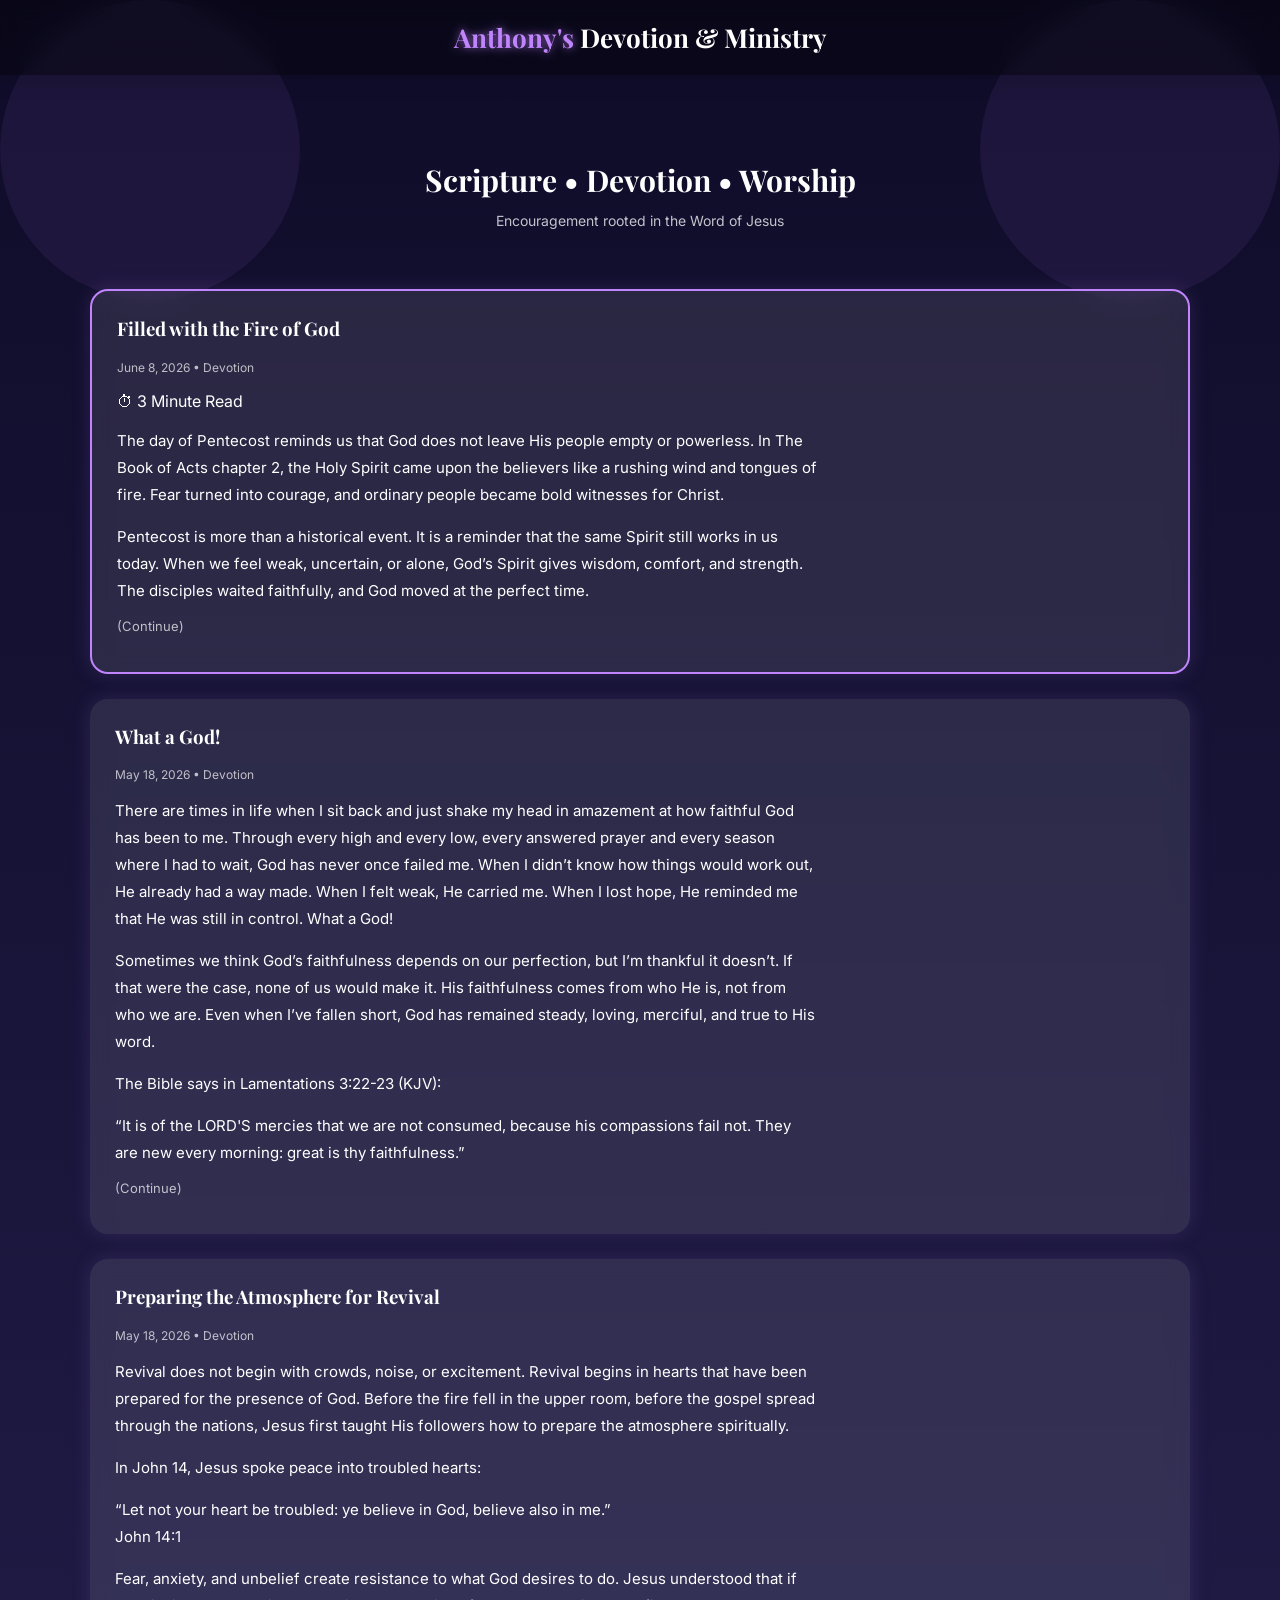
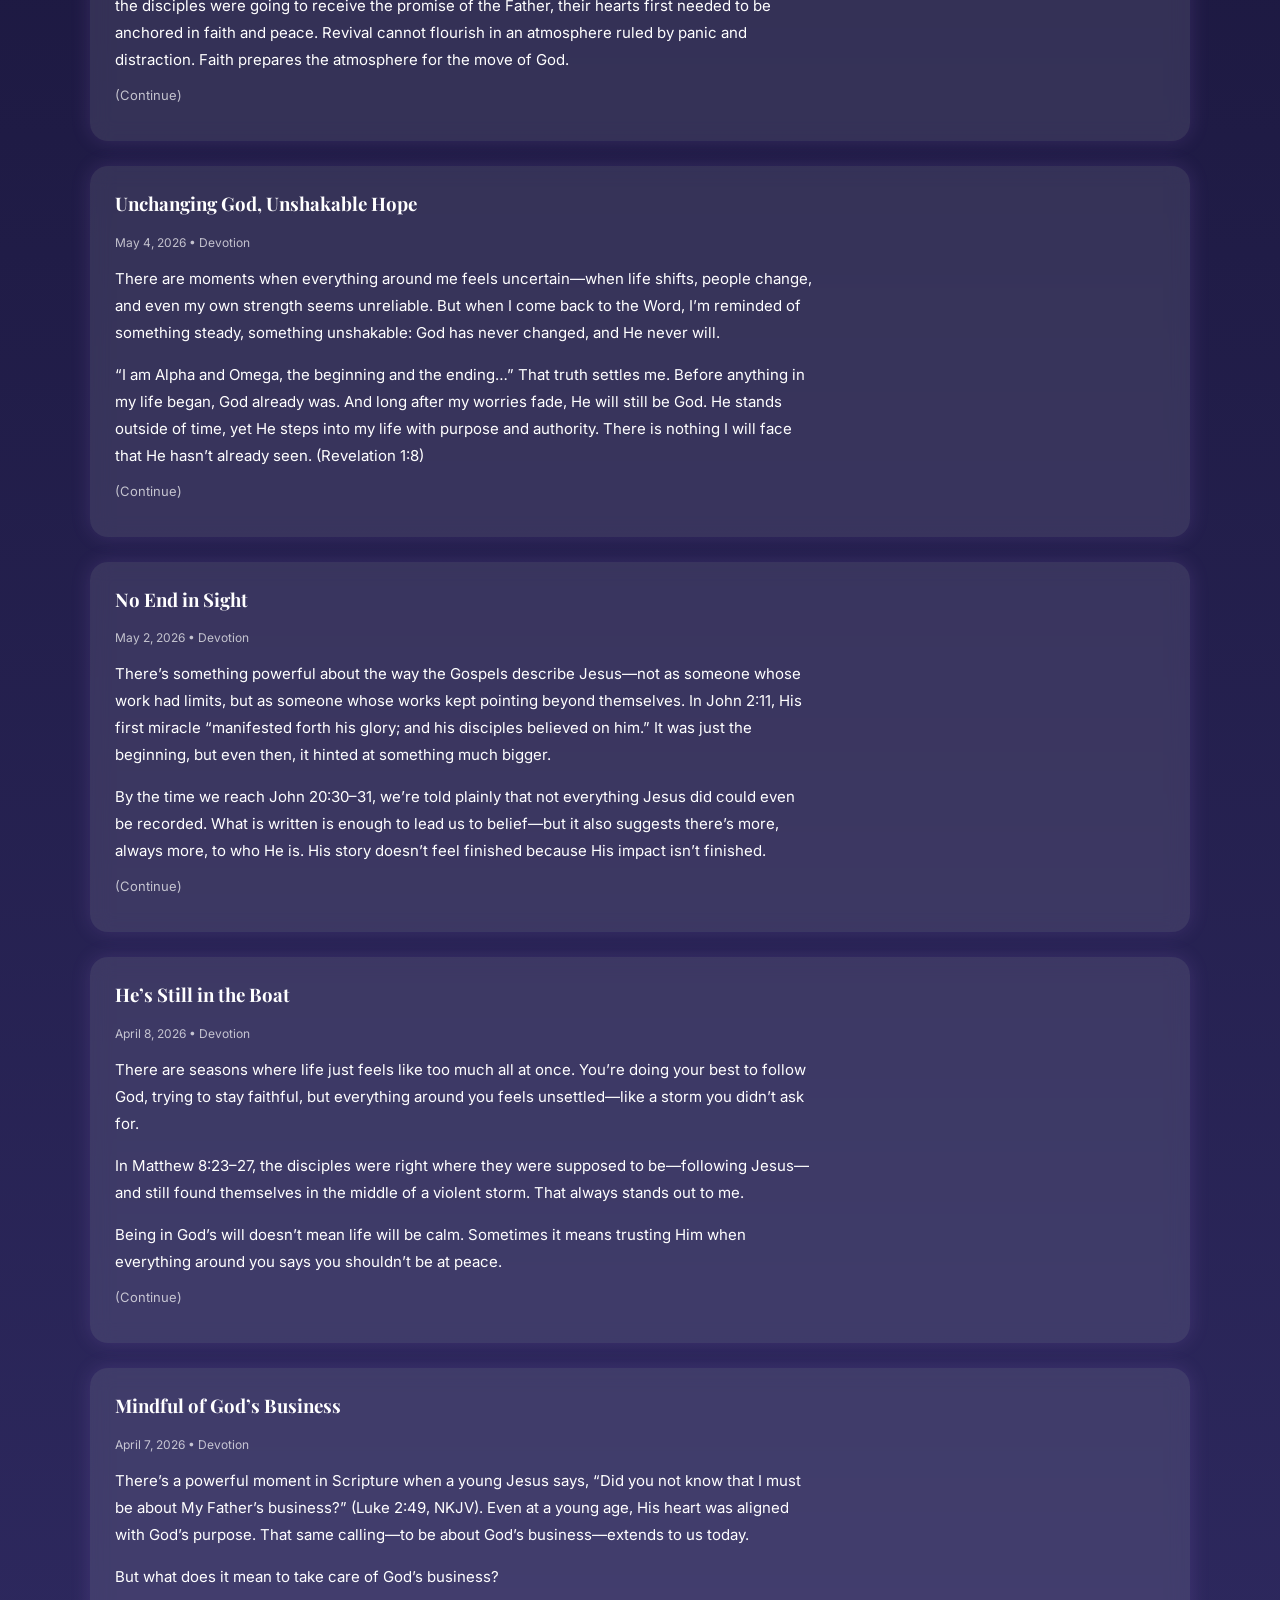
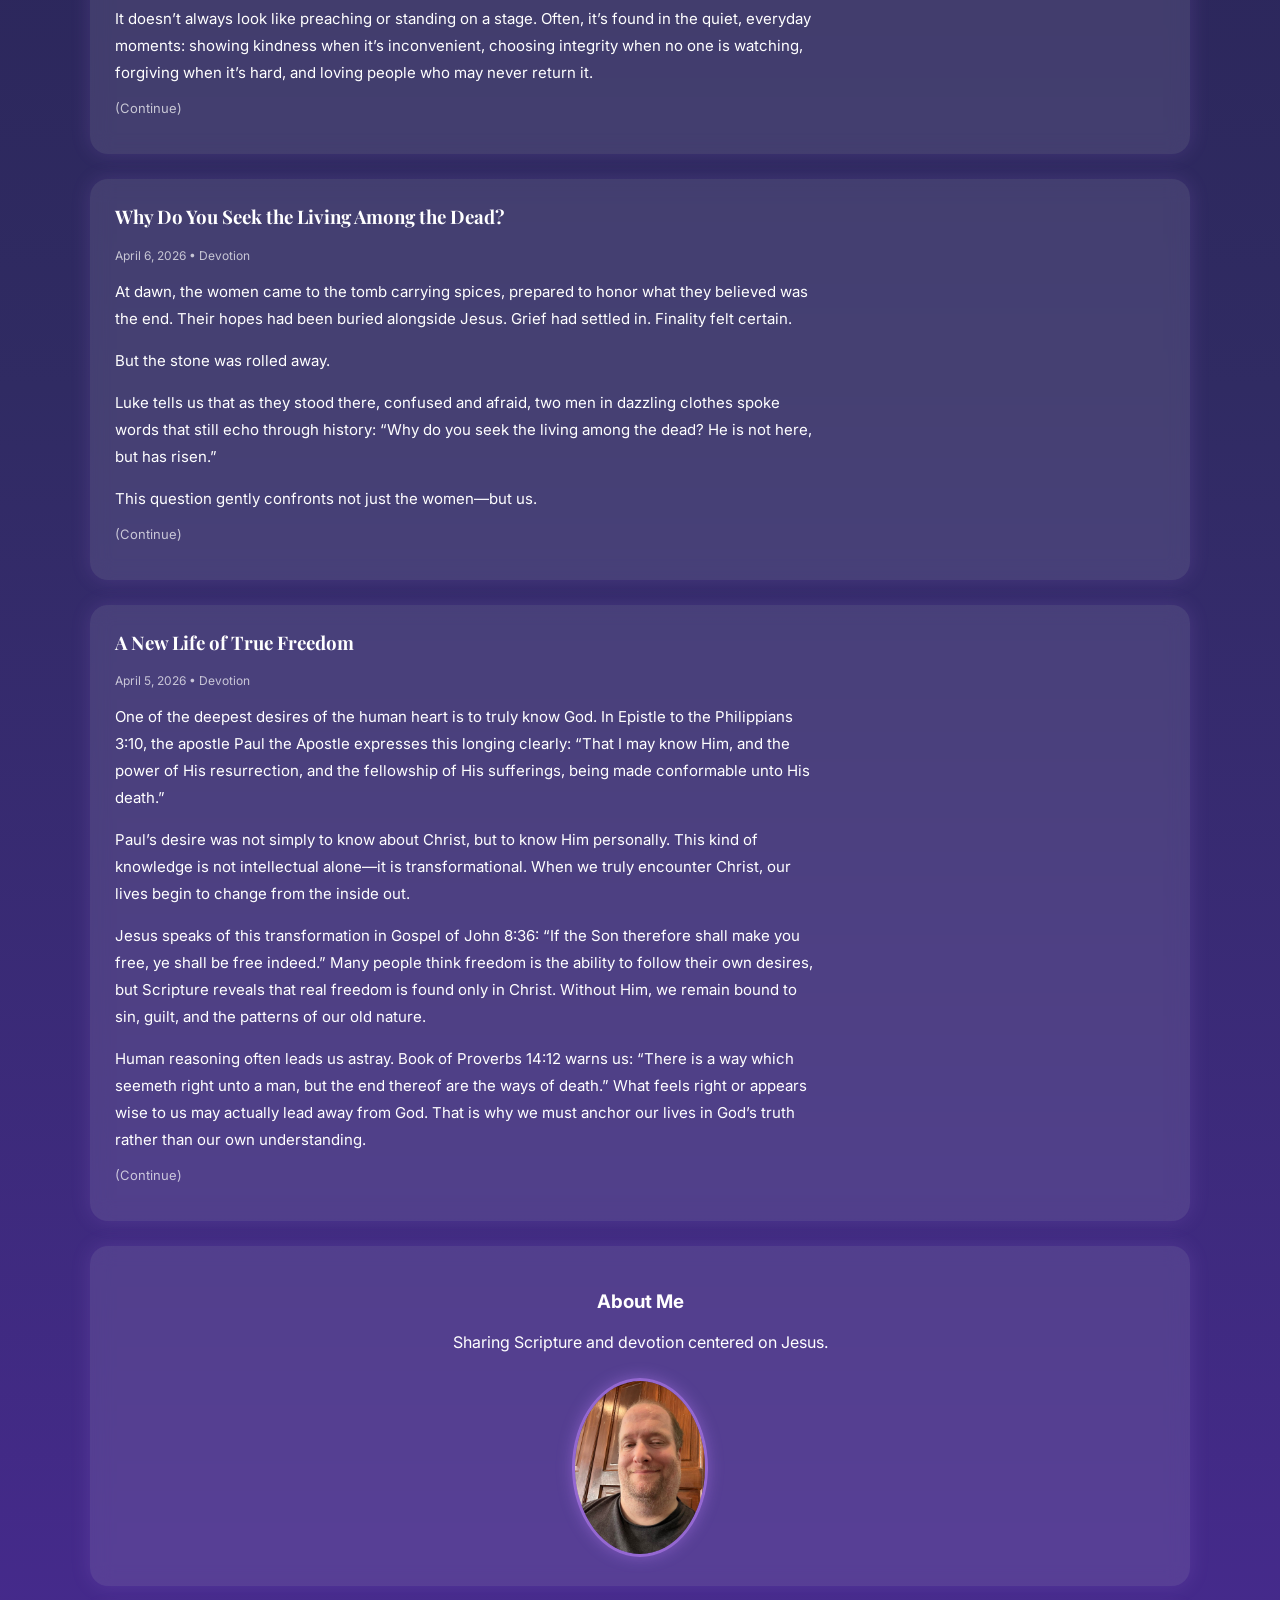
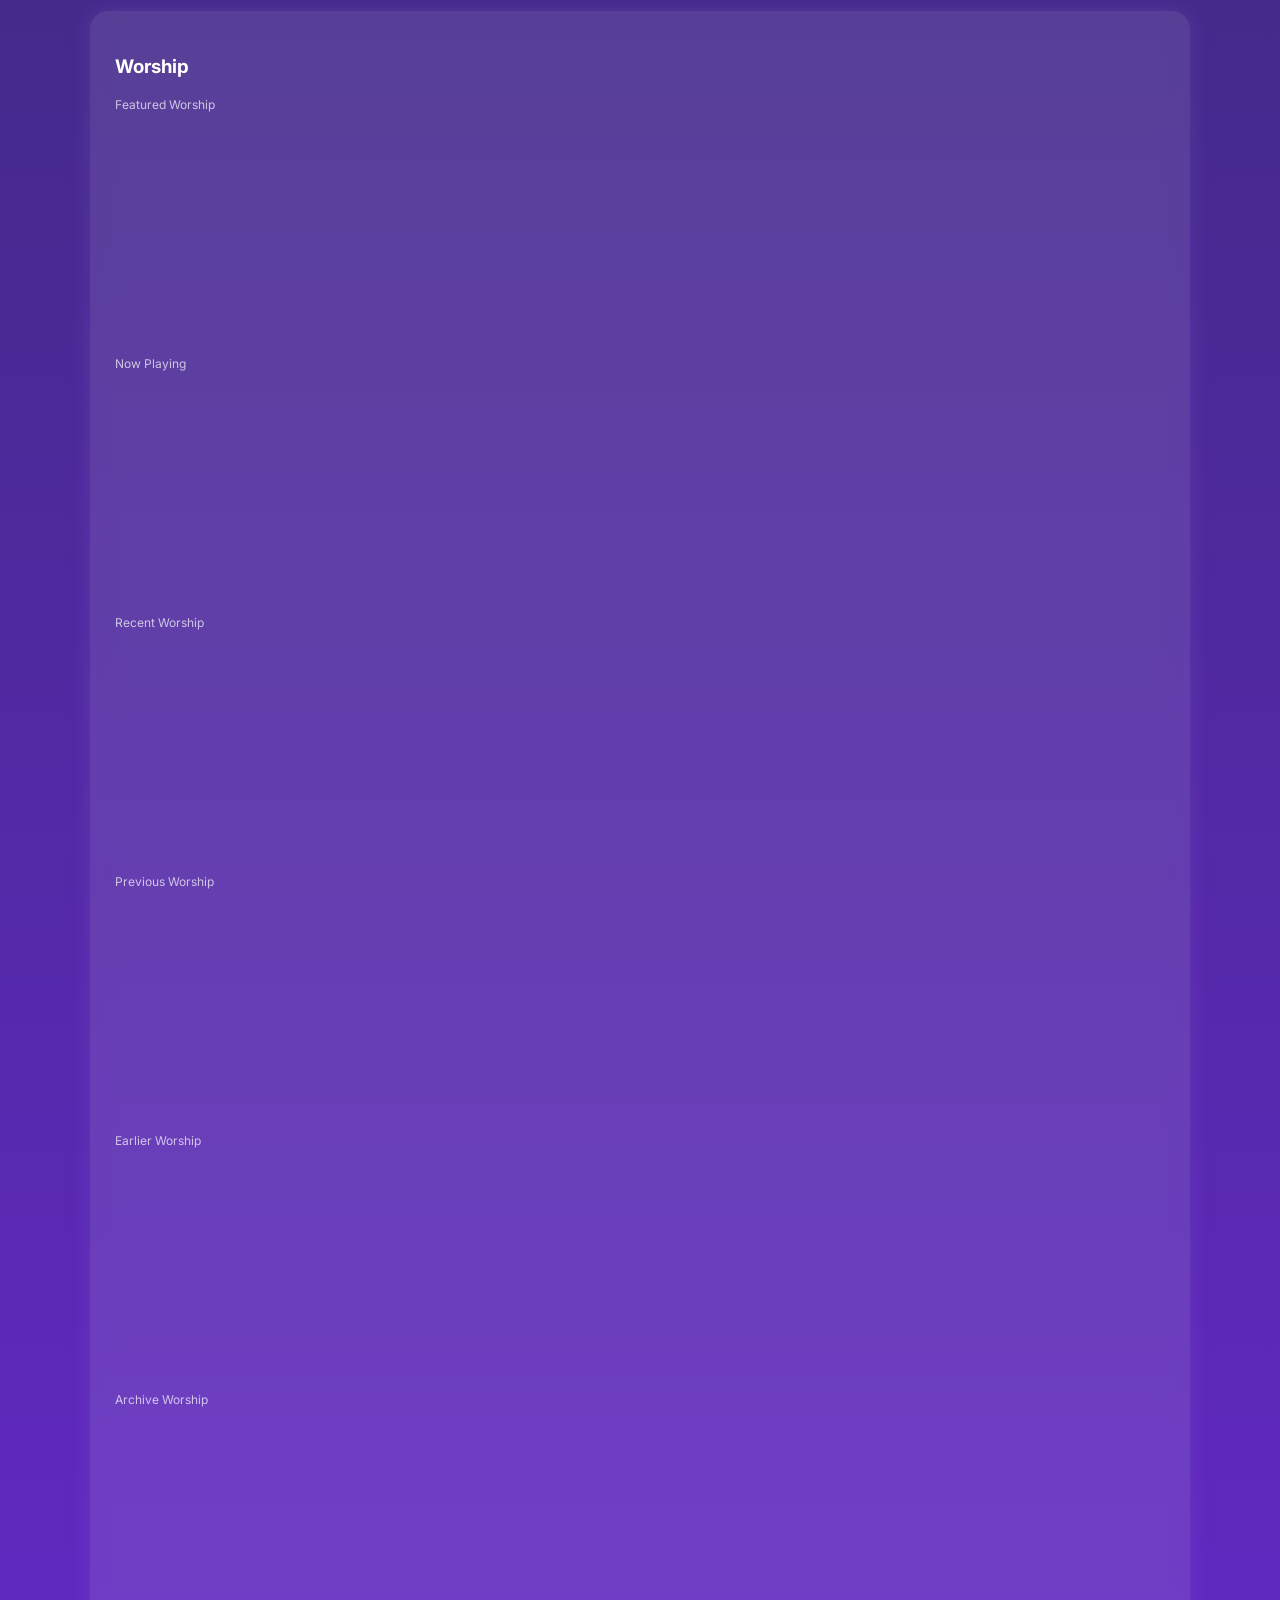
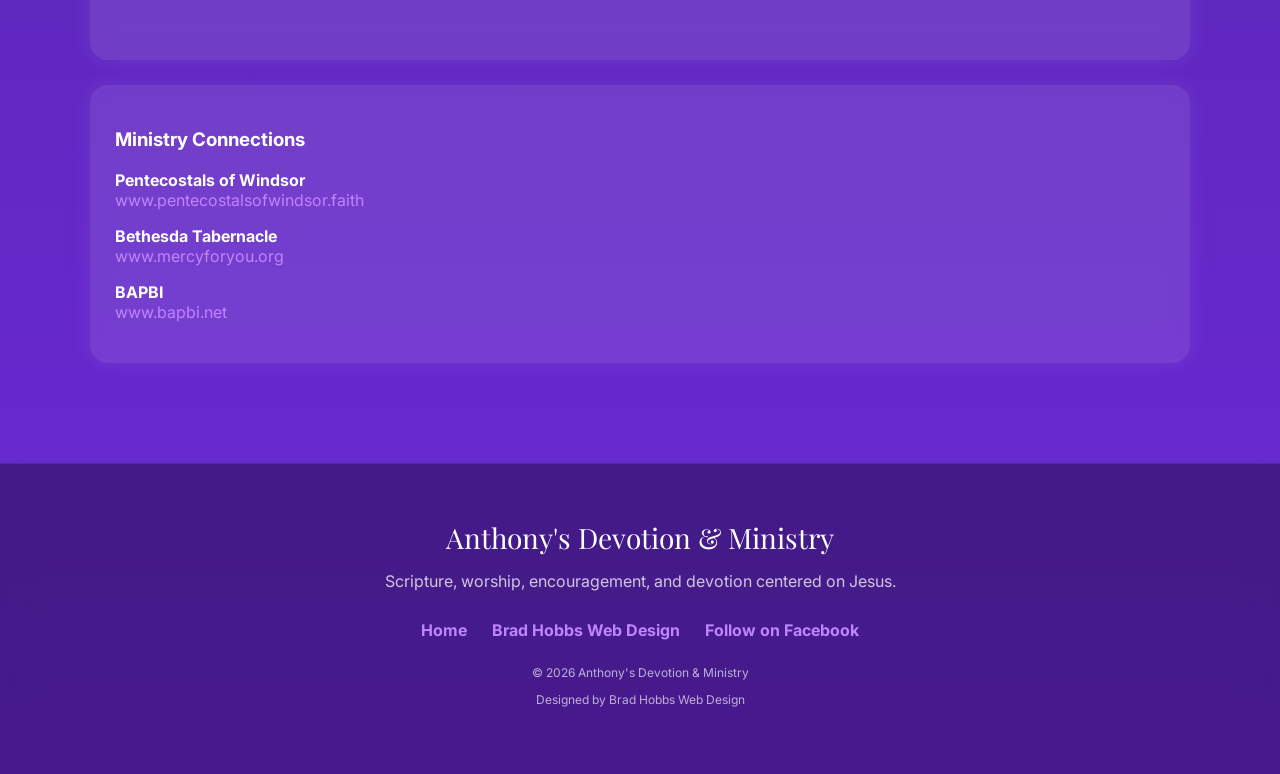
==== index.html @ 65f2f6f7 "Update index.html" ====
<!DOCTYPE html>
<html lang="en">
<head>
<meta charset="UTF-8">
<meta name="viewport" content="width=device-width, initial-scale=1.0">

<title>Anthony's Devotion & Ministry</title>

<link href="https://fonts.googleapis.com/css2?family=Playfair+Display:wght@600&family=Inter&display=swap" rel="stylesheet">

<style>

body{
margin:0;
font-family:Inter,sans-serif;
background:
linear-gradient(
to bottom,
#0f0c29,
#302b63,
#6d28d9
);
color:white;
}


/* NAV */

nav{
text-align:center;
padding:20px;
background:rgba(0,0,0,.4);
position:sticky;
top:0;
z-index:1000;
backdrop-filter:blur(12px);
box-shadow:
0 5px 20px rgba(
0,
0,
0,
.15
);
}

nav h1{
font-family:
"Playfair Display",
serif;

font-size:26px;

margin:0;
}

nav span{

color:#c084fc;

text-shadow:
0 0 10px rgba(
192,
132,
252,
.8
);

}


/* HERO */

.hero{

text-align:center;

padding:
60px
20px
40px;
}

.hero h2{

font-family:
"Playfair Display",
serif;

font-size:30px;

margin-bottom:12px;
}

.hero p{

font-size:14px;

opacity:.75;

max-width:650px;

margin:auto;
}


/* LAYOUT */

.container{
display:block;
max-width:1100px;
margin:auto;
padding:20px;
}

.posts,
.sidebar{
width:100%;
}


/* CARDS */

.post,
.card{

background:
rgba(
255,
255,
255,
.10
);

padding:25px;

border-radius:18px;

margin-bottom:25px;

backdrop-filter:
blur(10px);

box-shadow:
0 0 20px rgba(
192,
132,
252,
.15
);

transition:
all .3s ease;
}

.post:hover,
.card:hover{

transform:
translateY(-4px);

box-shadow:
0 15px 35px rgba(
0,
0,
0,
.25
);
}

.post:first-child{

border:
2px solid #c084fc;
}


/* POSTS */

.date{

font-size:12px;

opacity:.7;

margin-bottom:12px;
}

.post h3{

font-family:
"Playfair Display",
serif;

margin-top:0;
}

.post-content{

max-width:700px;
}

.post-content p{

line-height:1.8;

margin-bottom:14px;

font-size:15px;
}

.post-content h4{

font-family:
"Playfair Display",
serif;

margin-top:25px;

margin-bottom:15px;

color:#c084fc;

text-align:center;
}

.toggle{

margin-top:12px;

font-size:13px;

opacity:.7;

cursor:pointer;

transition:.3s;
}

.toggle:hover{

opacity:1;

color:#c084fc;
}


/* PROFILE */

.profile{

text-align:center;
}

.profile img{

width:130px;

border-radius:100%;

margin-top:10px;

border:
3px solid rgba(
192,
132,
252,
.6
);

box-shadow:
0 0 15px rgba(
192,
132,
252,
.4
);
}


/* WORSHIP */

iframe{

width:100%;

height:200px;

border:none;

border-radius:10px;

margin-bottom:12px;
}

.card p[style]{

margin-top:16px;

margin-bottom:12px;
}


/* LINKS */

a{

color:#c084fc;

text-decoration:none;

transition:.3s;
}

a:hover{

color:white;
}


/* FOOTER */

.siteFooter{

margin-top:55px;

padding:55px 20px;

text-align:center;

background:
rgba(
0,
0,
0,
.35
);

backdrop-filter:
blur(14px);

border-top:
1px solid rgba(
255,
255,
255,
.08
);
}

.footerInner{

max-width:900px;

margin:auto;
}

.footerBrand{

font-family:
"Playfair Display",
serif;

font-size:28px;

margin-bottom:12px;

color:white;
}

.footerText{

opacity:.75;

line-height:1.7;

max-width:650px;

margin:
auto auto 25px;
}

.footerLinks{

display:flex;

justify-content:center;

gap:25px;

flex-wrap:wrap;

margin-bottom:25px;
}

.footerLinks a{

color:#c084fc;

text-decoration:none;

font-weight:700;

transition:.3s;
}

.footerLinks a:hover{

color:white;

text-shadow:
0 0 10px rgba(
192,
132,
252,
.8
);

}

.copyright,
.credit{

opacity:.65;

font-size:12px;

margin-top:10px;
}

#progressBar{
position:fixed;
top:0;
left:0;
width:0%;
height:4px;
background:linear-gradient(
90deg,
#c084fc,
#ffffff
);
z-index:9999;
box-shadow:0 0 15px rgba(192,132,252,.8);
}

.scriptureCard{

max-width:900px;

margin:0 auto 30px;

padding:25px;

background:
rgba(255,255,255,.12);

backdrop-filter:blur(15px);

border-radius:20px;

text-align:center;

box-shadow:
0 0 25px rgba(
192,
132,
252,
.25
);

}

.particles{
position:fixed;
inset:0;
pointer-events:none;
overflow:hidden;
z-index:-1;
}

.particles::before,
.particles::after{

content:"";

position:absolute;

width:300px;

height:300px;

border-radius:50%;

background:
rgba(
192,
132,
252,
.08
);

animation:
floatGlow 20s infinite linear;

}

.particles::after{

right:0;

animation-delay:-10s;

}

@keyframes floatGlow{

0%{
transform:
translateY(100vh)
translateX(0);
}

100%{
transform:
translateY(-100vh)
translateX(150px);
}

}

.worshipGrid{
display:grid;
grid-template-columns:
repeat(
auto-fit,
minmax(300px,1fr)
);
gap:20px;
}

/* MOBILE */

@media (max-width:768px){

.container{

flex-direction:column;
}

.posts,
.sidebar{

flex:100%;
}

.hero{

padding:
30px
15px;
}

.hero h2{

font-size:24px;
}

nav h1{

font-size:20px;
}

.footerLinks{

flex-direction:column;

gap:10px;
}

}

</style>

</head>

<body>
  <div id="progressBar"></div>
  <div class="particles"></div>
  

<nav>
  <h1><span>Anthony's</span> Devotion & Ministry</h1>
</nav>

<div class="hero">
  <h2>Scripture • Devotion • Worship</h2>
  <p>Encouragement rooted in the Word of Jesus</p>
</div>


<div class="container">

<div id="devotions-container"></div>

<div class="sidebar">

<div class="card profile">
<h3>About Me</h3>
<p>Sharing Scripture and devotion centered on Jesus.</p>
<img src="8dc92527b2f627f116f39daf0d504d84.jpeg">
</div>

<div class="card">

<h3>

Worship

</h3>


<p style="font-size:12px; opacity:0.7;">

Featured Worship

</p>

<iframe
src="https://www.youtube.com/embed/IjETAcm4cpM"
allowfullscreen>
</iframe>


<p style="font-size:12px; opacity:0.7;">

Now Playing

</p>

<iframe
src="https://www.youtube.com/embed/NQCMnGEGlx4"
  allowfullscreen>
</iframe>


<p style="font-size:12px; opacity:0.7;">

Recent Worship

</p>

<iframe
src="https://www.youtube.com/embed/TPoQw8xx3EU" allowfullscreen>
</iframe>


<p style="font-size:12px; opacity:0.7;">

Previous Worship

</p>

<iframe
src="https://www.youtube.com/embed/GtsZ1sEbgCs" allowfullscreen>
</iframe>


<p style="font-size:12px; opacity:0.7;">

Earlier Worship

</p>

<iframe
src="https://www.youtube.com/embed/OtJt57tBQoo" allowfullscreen>
</iframe>


<p style="font-size:12px; opacity:0.7;">

Archive Worship

</p>

<iframe
src="https://www.youtube.com/embed/REzub8autiY" allowfullscreen>
</iframe>

</div>
<div class="card">
<h3>Ministry Connections</h3>

<p><strong>Pentecostals of Windsor</strong><br>
<a href="https://www.pentecostalsofwindsor.faith/" target="_blank">www.pentecostalsofwindsor.faith</a></p>

<p><strong>Bethesda Tabernacle</strong><br>
<a href="https://www.mercyforyou.org" target="_blank">www.mercyforyou.org</a></p>

<p><strong>BAPBI</strong><br>
<a href="https://www.bapbi.net" target="_blank">www.bapbi.net</a></p>

</div>

</div>

</div>

<footer class="siteFooter">

<div class="footerInner">

<div class="footerBrand">

Anthony's Devotion & Ministry

</div>


<p class="footerText">

Scripture, worship, encouragement, and devotion centered on Jesus.

</p>


<div class="footerLinks">

<a
href="https://brad-hobbswd.github.io/anthony-blog-devotion/">

Home

</a>


<a
href="https://brad-hobbswd.github.io/brad-hobbswd/">

Brad Hobbs Web Design

</a>


<a
href="https://www.facebook.com/profile.php?id=61580865290507">

Follow on Facebook

</a>

</div>


<p class="copyright">

© <span id="year"></span>

Anthony's Devotion & Ministry

</p>


<p class="credit">

Designed by Brad Hobbs Web Design

</p>

</div>

</footer>

<script>

document
.getElementById(
"year"
)
.textContent=
new Date()
.getFullYear();

function toggle(id,el){

const full=
document.getElementById(id);

if(
full.style.display==="none"
||
full.style.display===""
){

full.style.display="block";

el.innerText="(Hide)";
}
else{

full.style.display="none";

el.innerText="(Continue)";
}

}

</script>

<script>

window.addEventListener("scroll",()=>{

const winScroll=
document.body.scrollTop ||
document.documentElement.scrollTop;

const height=
document.documentElement.scrollHeight -
document.documentElement.clientHeight;

const scrolled=
(winScroll / height) * 100;

document.getElementById(
"progressBar"
).style.width=
scrolled + "%";

});

</script>

<script>
fetch('devotions.html')
  .then(response => response.text())
  .then(html => {
    document.getElementById('devotions-container').innerHTML = html;
  })
  .catch(error => {
    console.error('Error loading devotions:', error);
  });
</script>


</body>
</html>
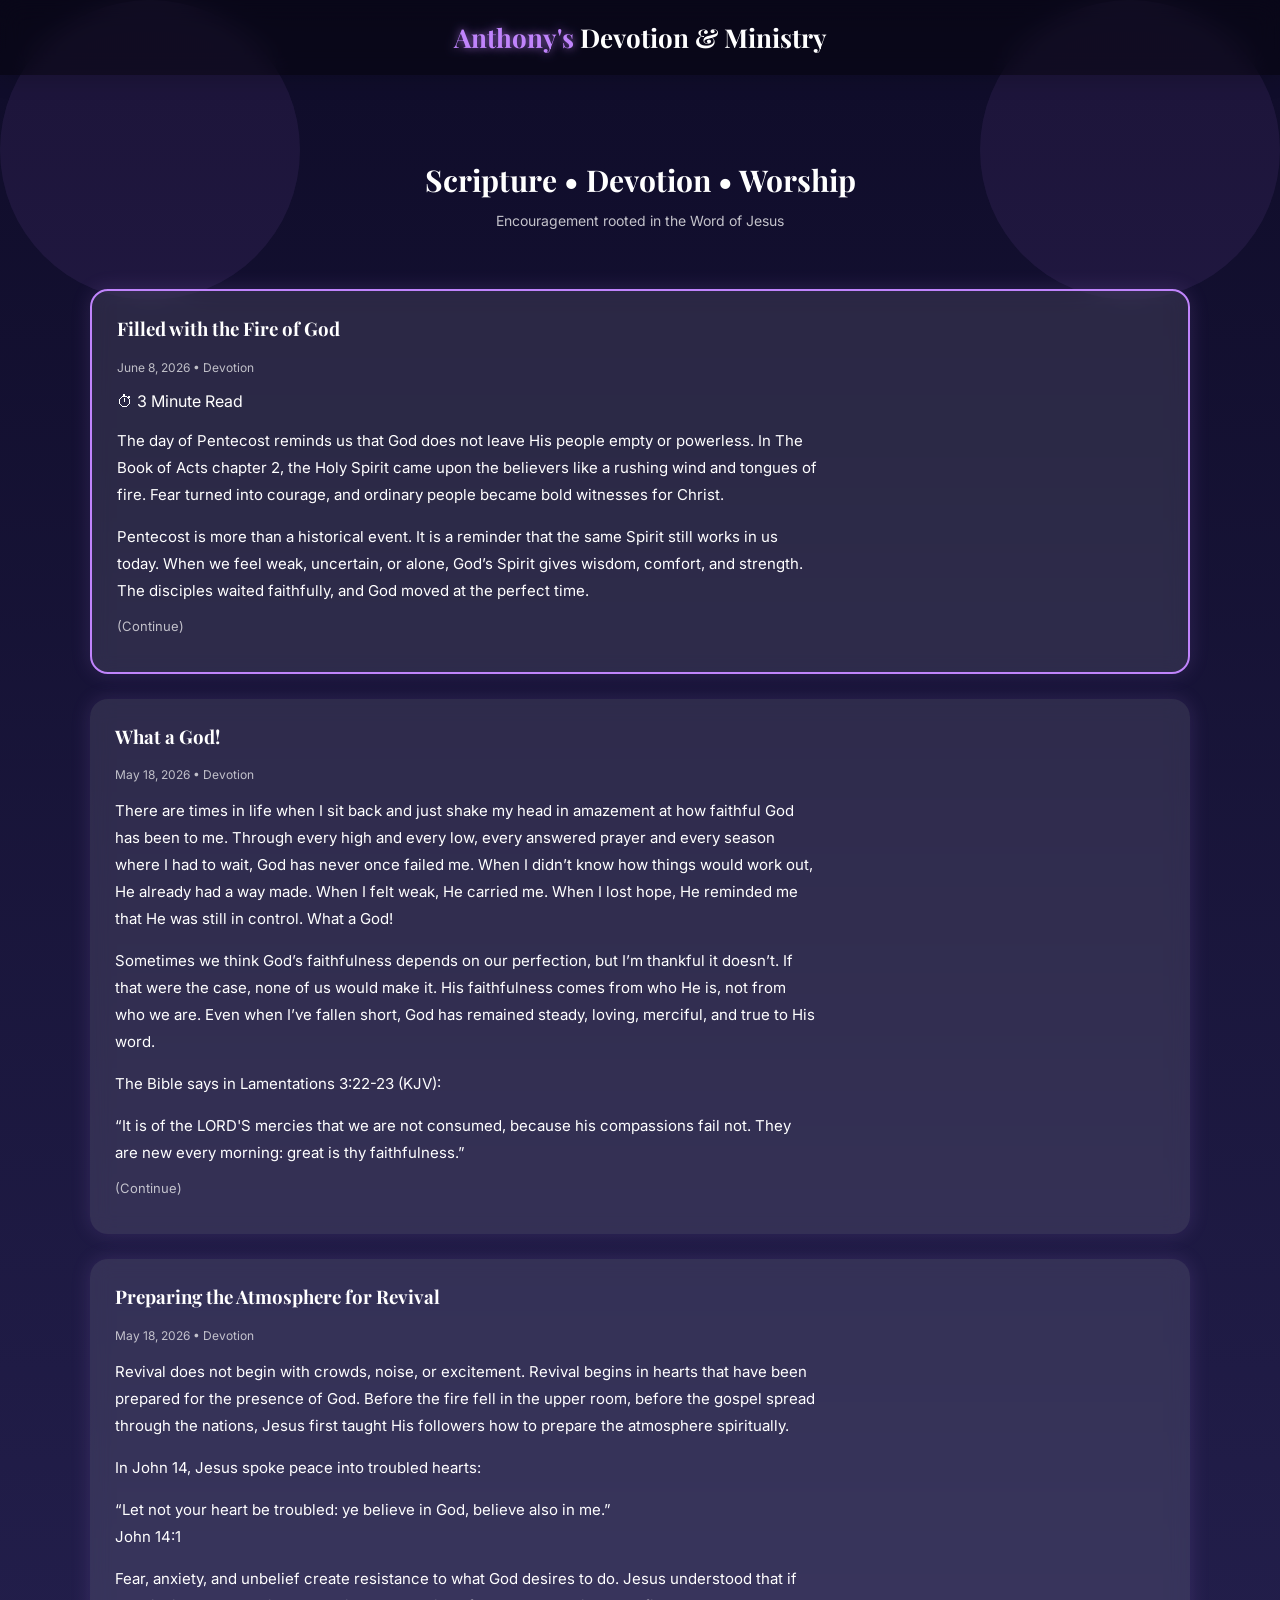
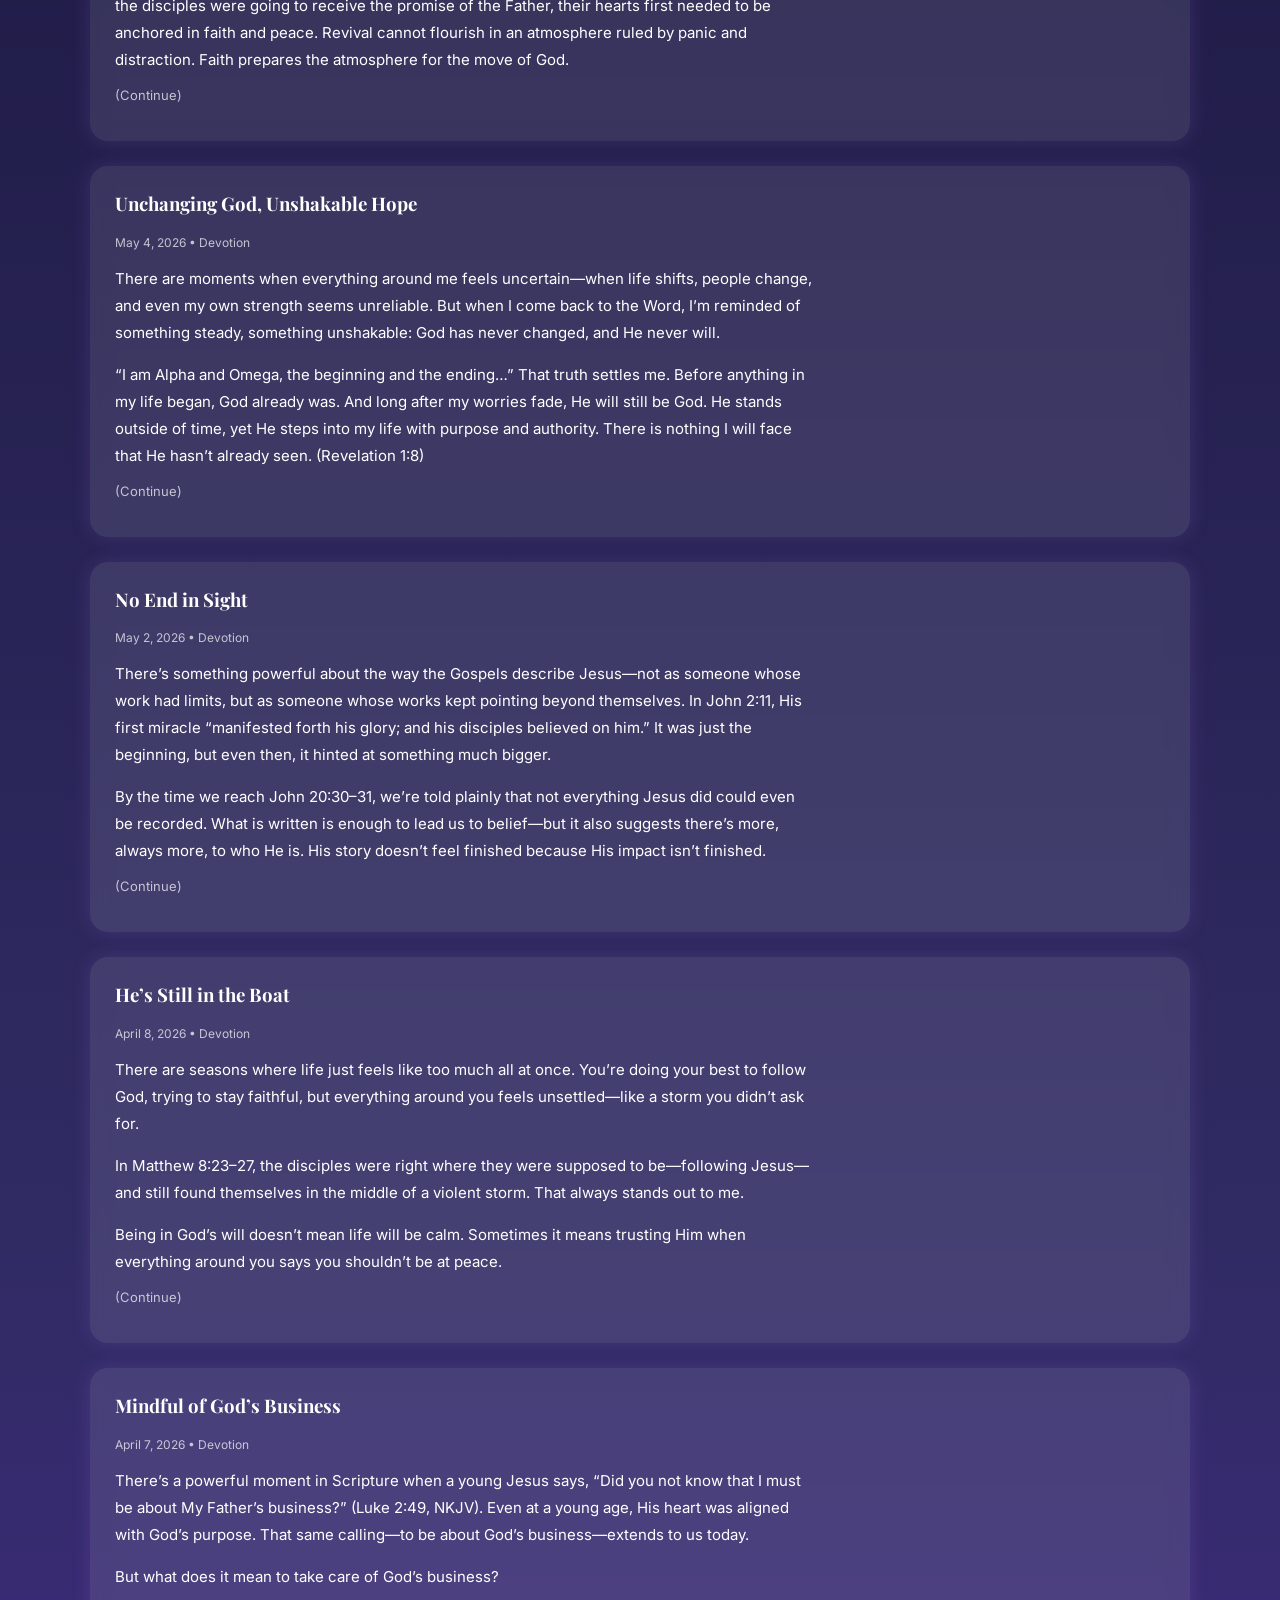
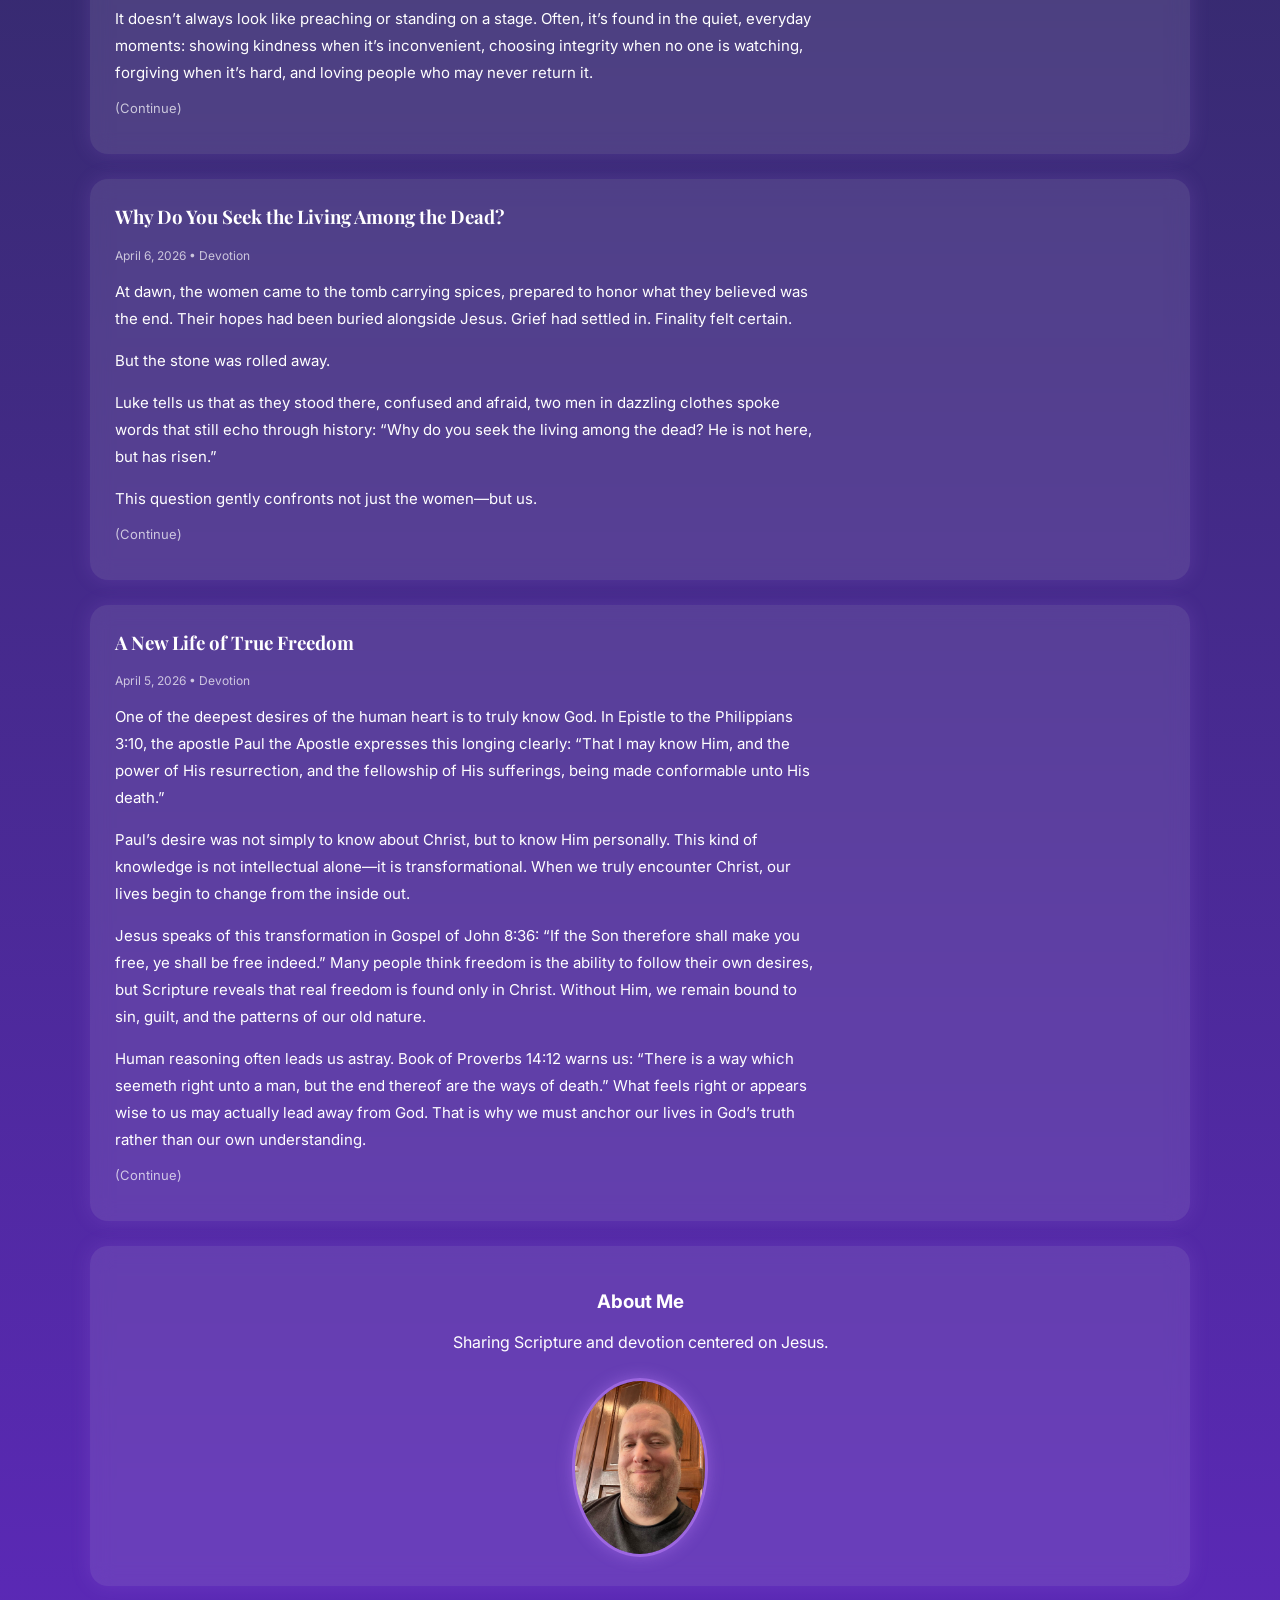
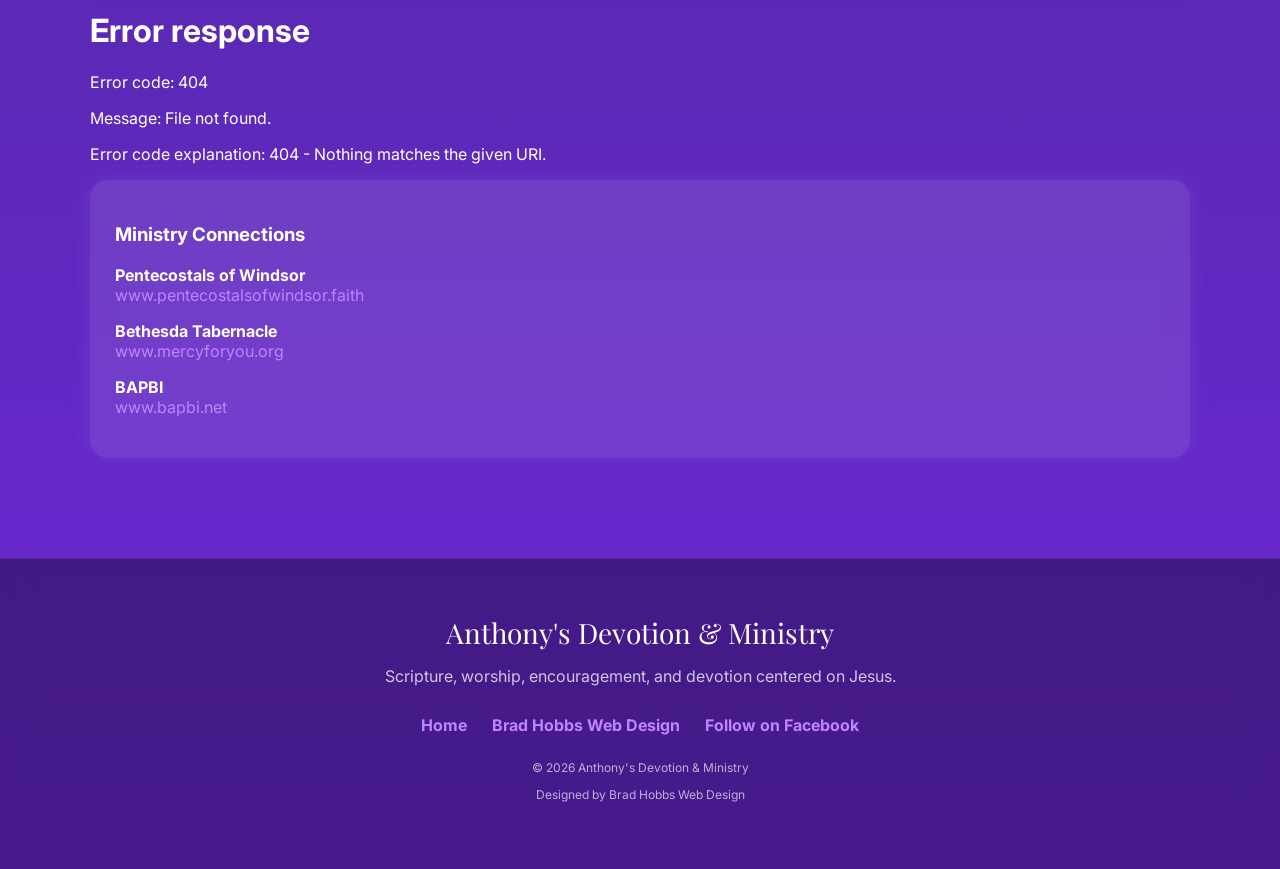
==== commit 1df5b85f: "Update index.html" ====
--- a/index.html
+++ b/index.html
@@ -609,83 +609,9 @@
 <img src="8dc92527b2f627f116f39daf0d504d84.jpeg">
 </div>
 
-<div class="card">
-
-<h3>
-
-Worship
-
-</h3>
-
-
-<p style="font-size:12px; opacity:0.7;">
-
-Featured Worship
-
-</p>
-
-<iframe
-src="https://www.youtube.com/embed/IjETAcm4cpM"
-allowfullscreen>
-</iframe>
-
-
-<p style="font-size:12px; opacity:0.7;">
-
-Now Playing
-
-</p>
-
-<iframe
-src="https://www.youtube.com/embed/NQCMnGEGlx4"
-  allowfullscreen>
-</iframe>
-
-
-<p style="font-size:12px; opacity:0.7;">
-
-Recent Worship
-
-</p>
-
-<iframe
-src="https://www.youtube.com/embed/TPoQw8xx3EU" allowfullscreen>
-</iframe>
-
-
-<p style="font-size:12px; opacity:0.7;">
-
-Previous Worship
-
-</p>
-
-<iframe
-src="https://www.youtube.com/embed/GtsZ1sEbgCs" allowfullscreen>
-</iframe>
-
-
-<p style="font-size:12px; opacity:0.7;">
-
-Earlier Worship
-
-</p>
-
-<iframe
-src="https://www.youtube.com/embed/OtJt57tBQoo" allowfullscreen>
-</iframe>
-
-
-<p style="font-size:12px; opacity:0.7;">
-
-Archive Worship
-
-</p>
-
-<iframe
-src="https://www.youtube.com/embed/REzub8autiY" allowfullscreen>
-</iframe>
-
-</div>
+<div id="worship-container"></div>
+
+
 <div class="card">
 <h3>Ministry Connections</h3>
 
@@ -840,6 +766,17 @@
   });
 </script>
 
+<script>
+fetch('worship.html')
+  .then(response => response.text())
+  .then(html => {
+    document.getElementById('worship-container').innerHTML = html;
+  })
+  .catch(error => {
+    console.error('Error loading worship:', error);
+  });
+</script>
+
 
 </body>
 </html>
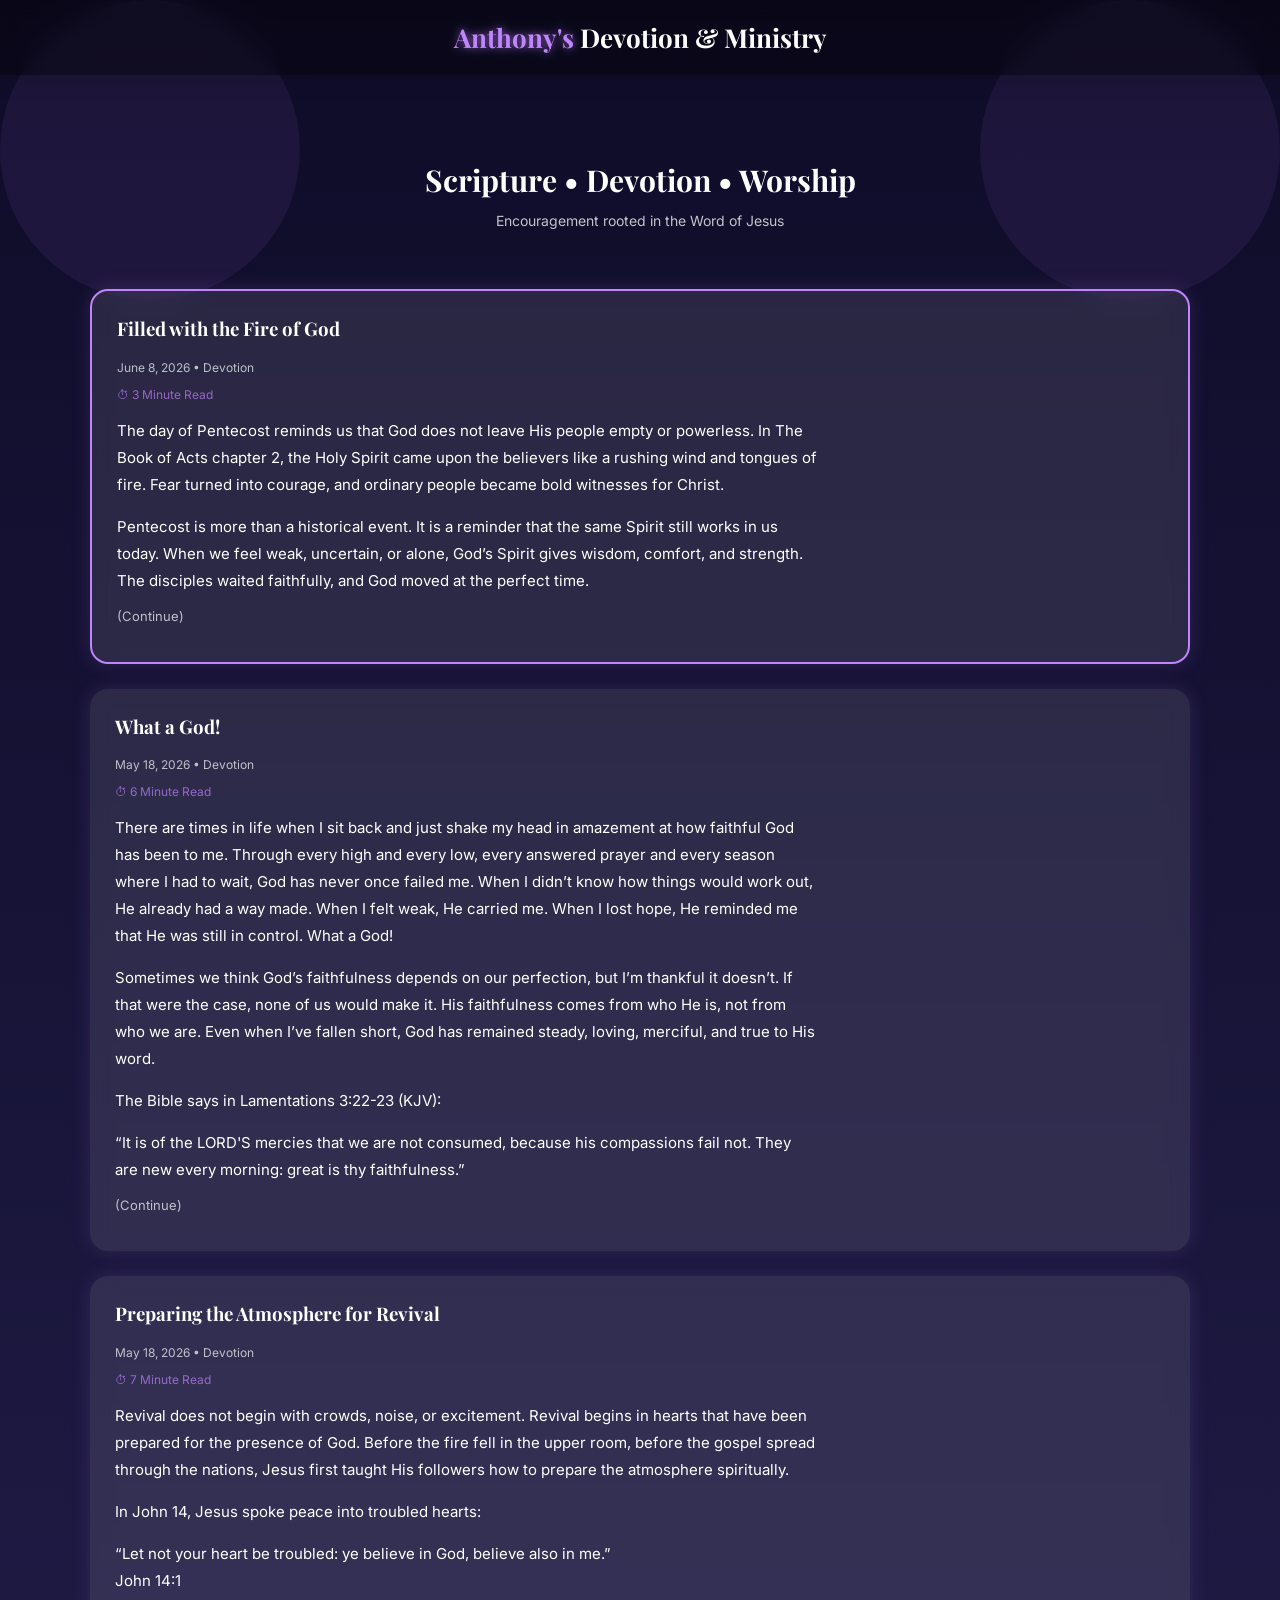
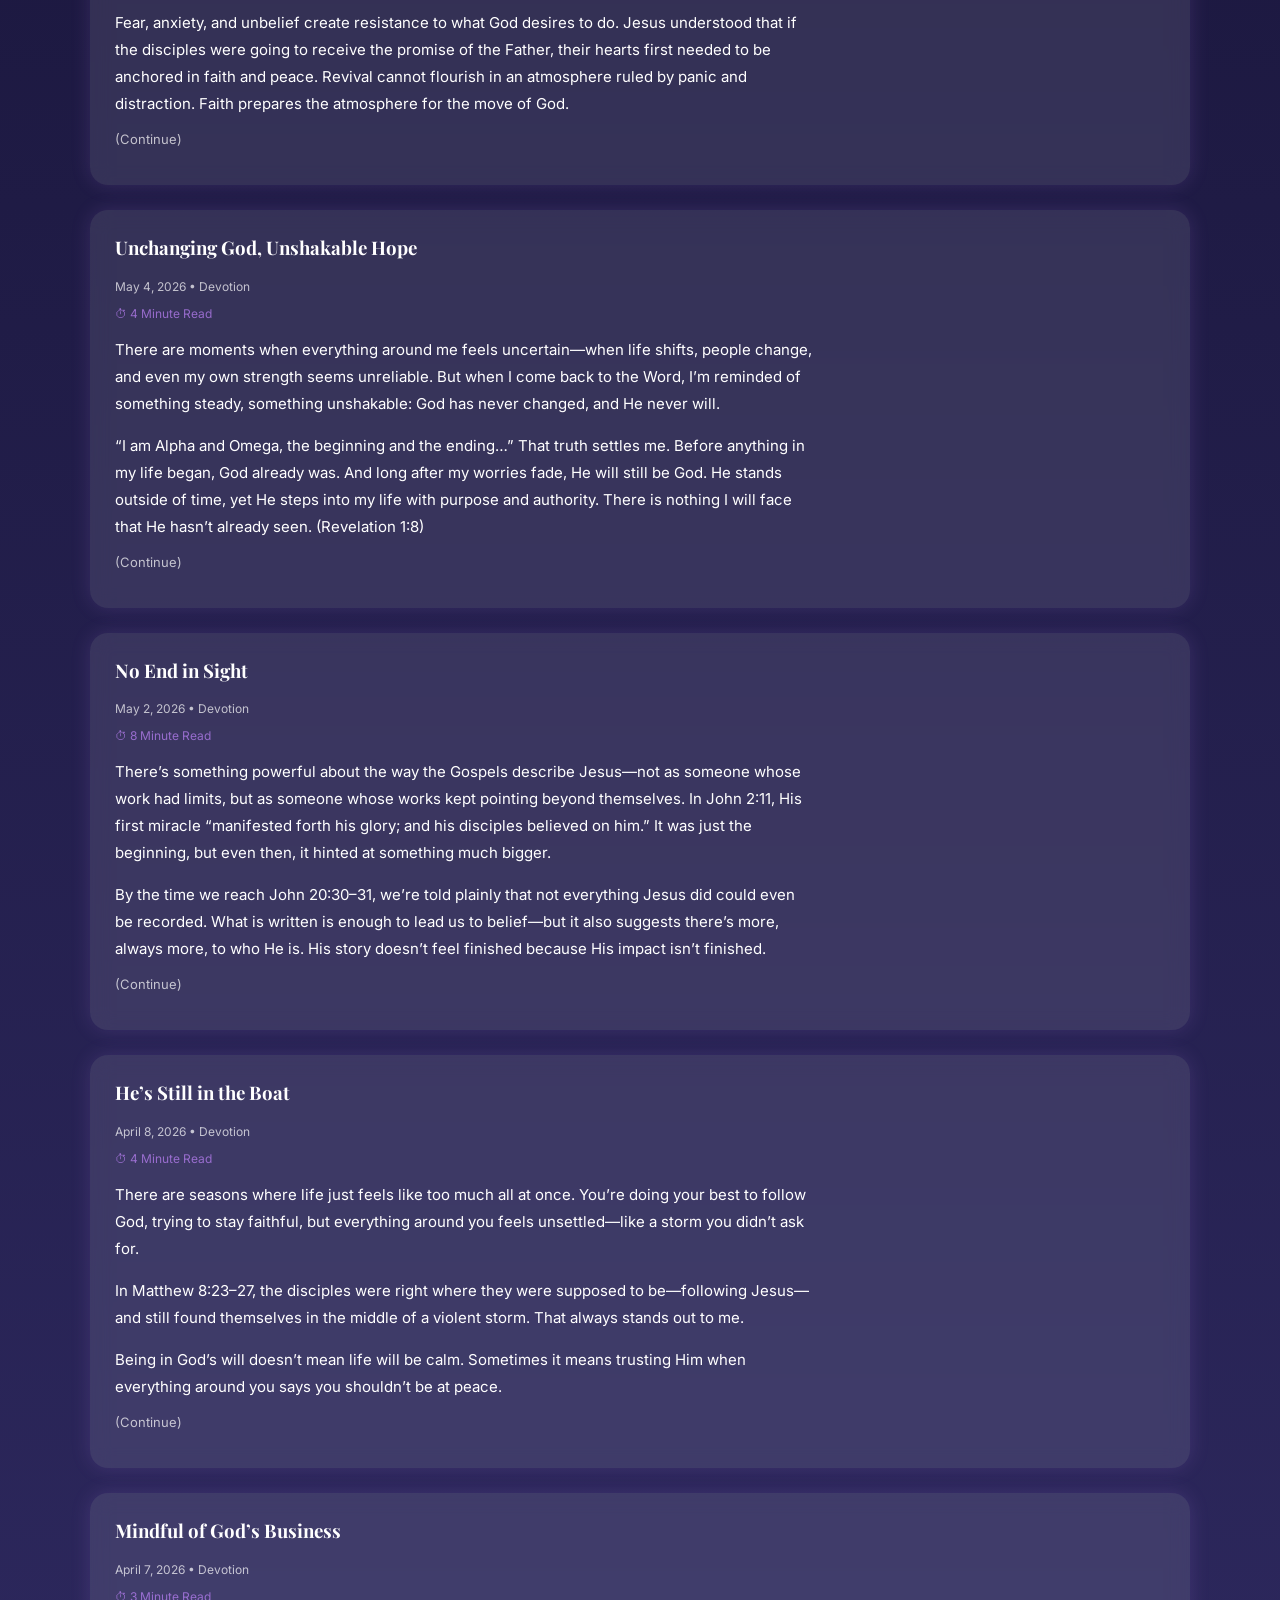
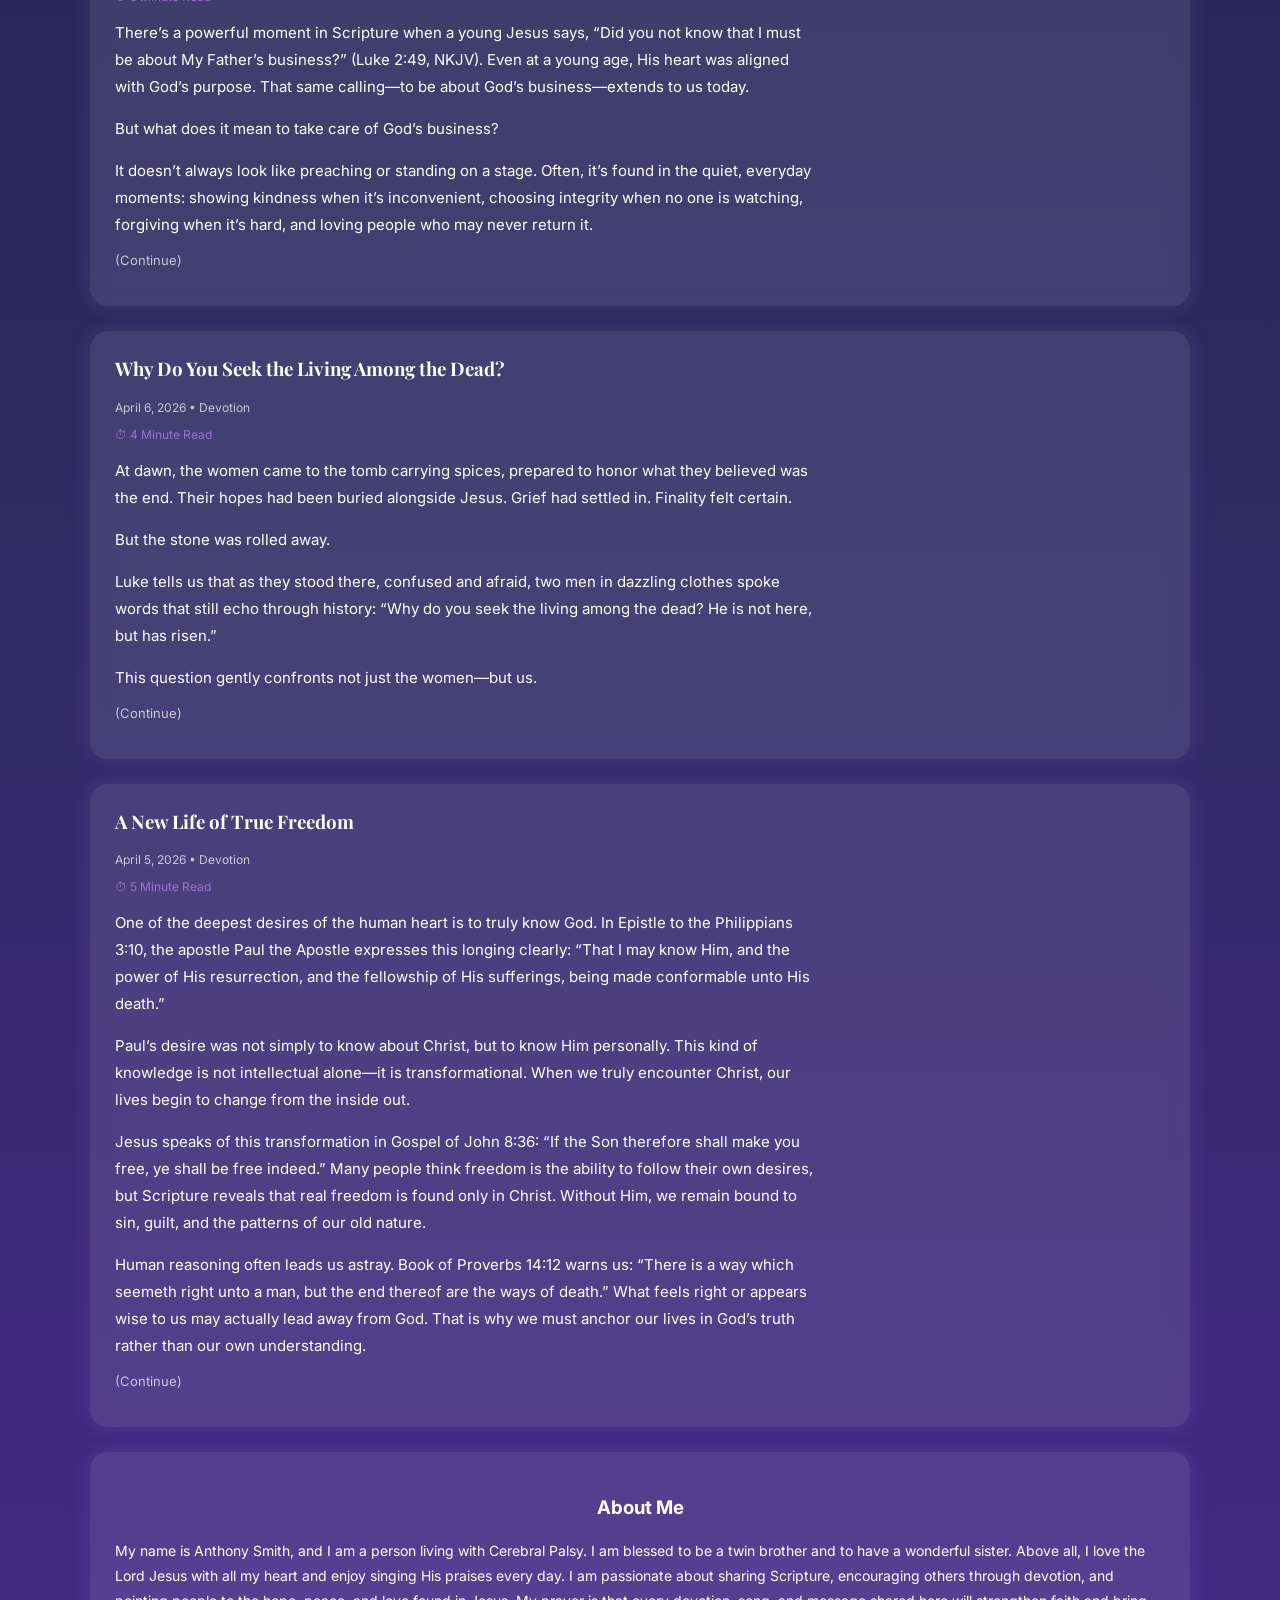
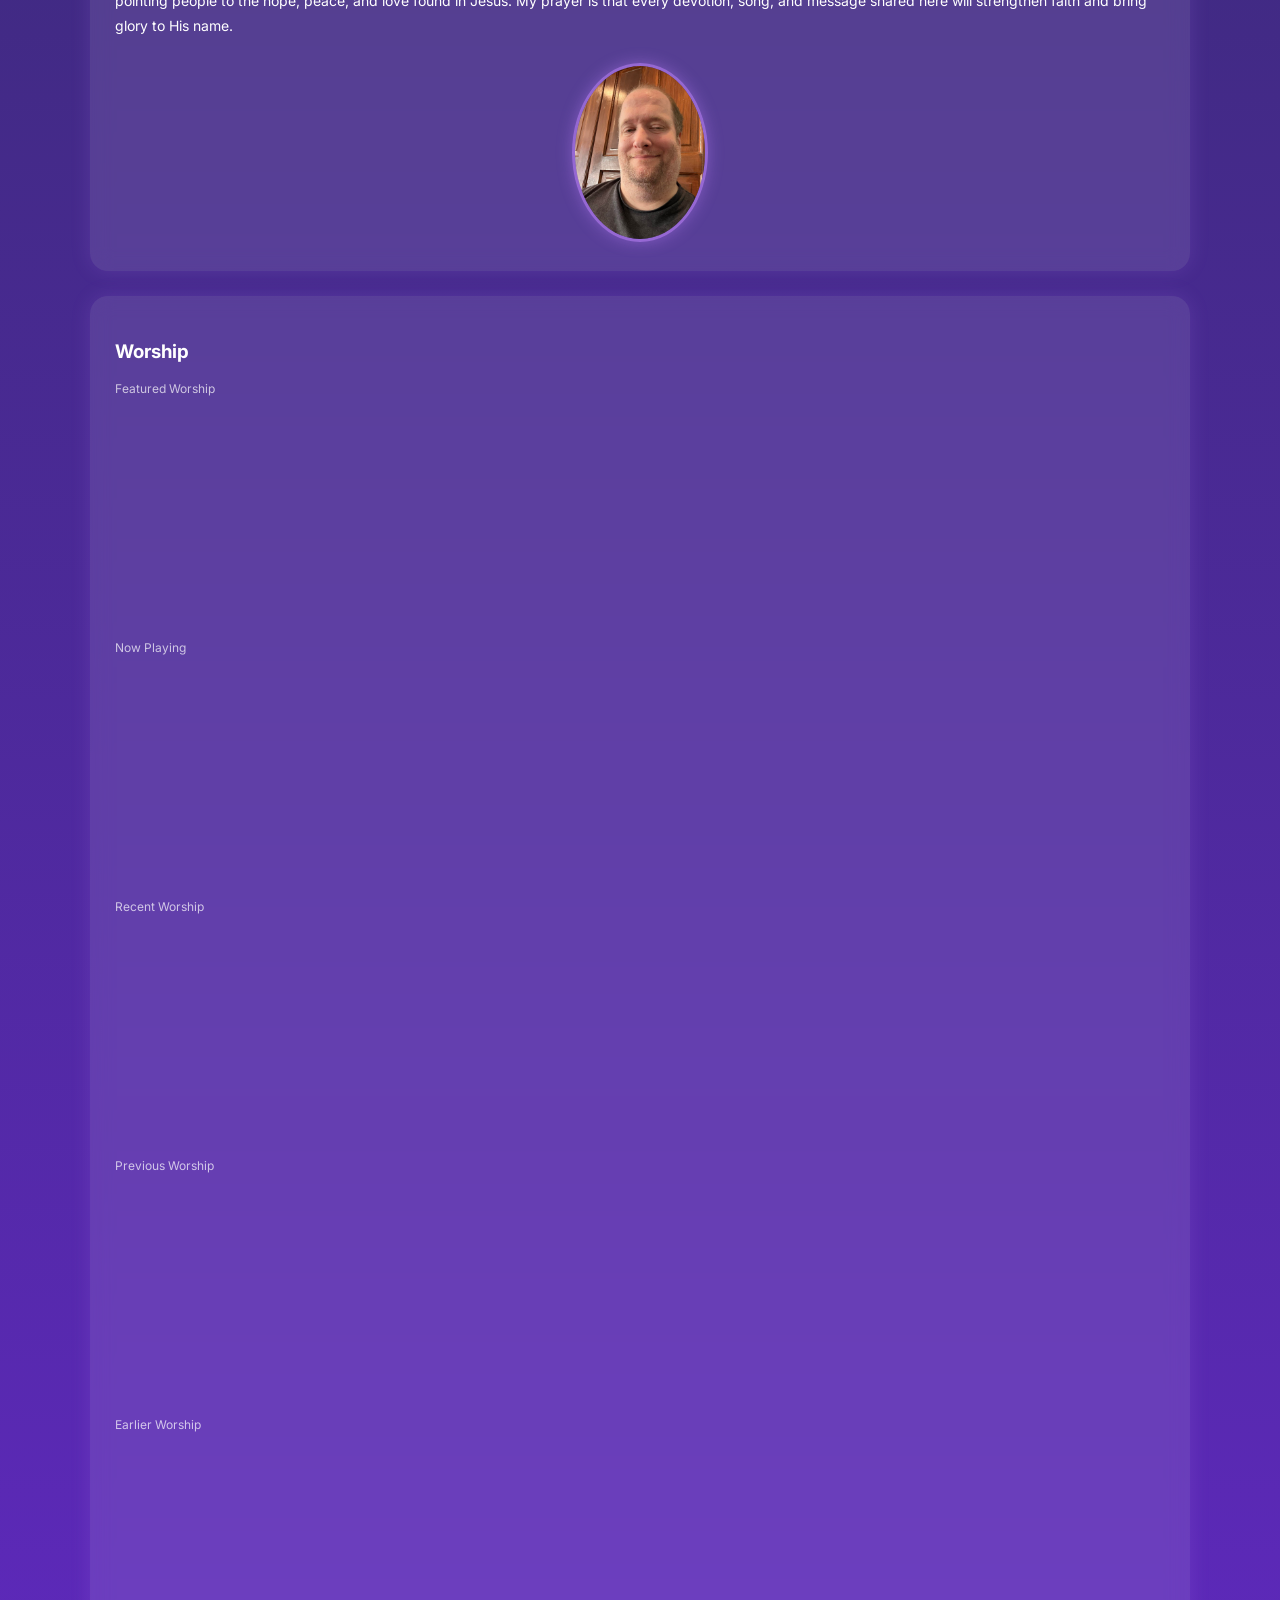
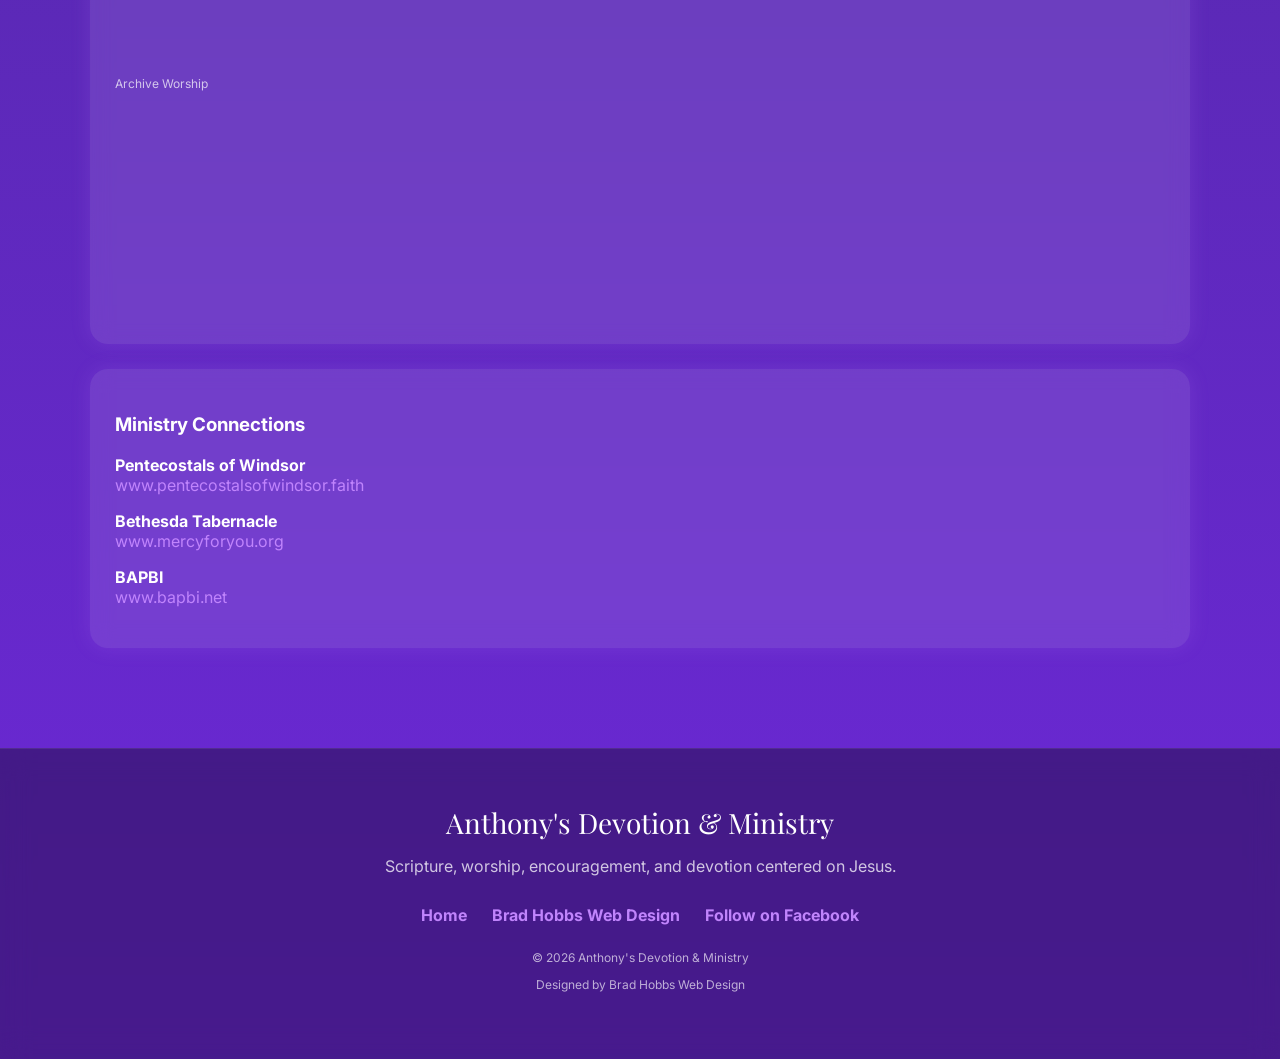
==== commit 9aa7e8c2: "Update index.html" ====
--- a/index.html
+++ b/index.html
@@ -605,7 +605,18 @@
 
 <div class="card profile">
 <h3>About Me</h3>
-<p>Sharing Scripture and devotion centered on Jesus.</p>
+<p>
+My name is Anthony Smith, and I am a person living with Cerebral Palsy. I am blessed to be a twin brother and to have a wonderful sister. Above all, I love the Lord Jesus with all my heart and enjoy singing His praises every day. I am passionate about sharing Scripture, encouraging others through devotion, and pointing people to the hope, peace, and love found in Jesus. My prayer is that every devotion, song, and message shared here will strengthen faith and bring glory to His name.
+</p>
+
+<style>
+.profile p{
+line-height:1.8;
+font-size:14px;
+text-align:left;
+}
+</style>
+
 <img src="8dc92527b2f627f116f39daf0d504d84.jpeg">
 </div>
 
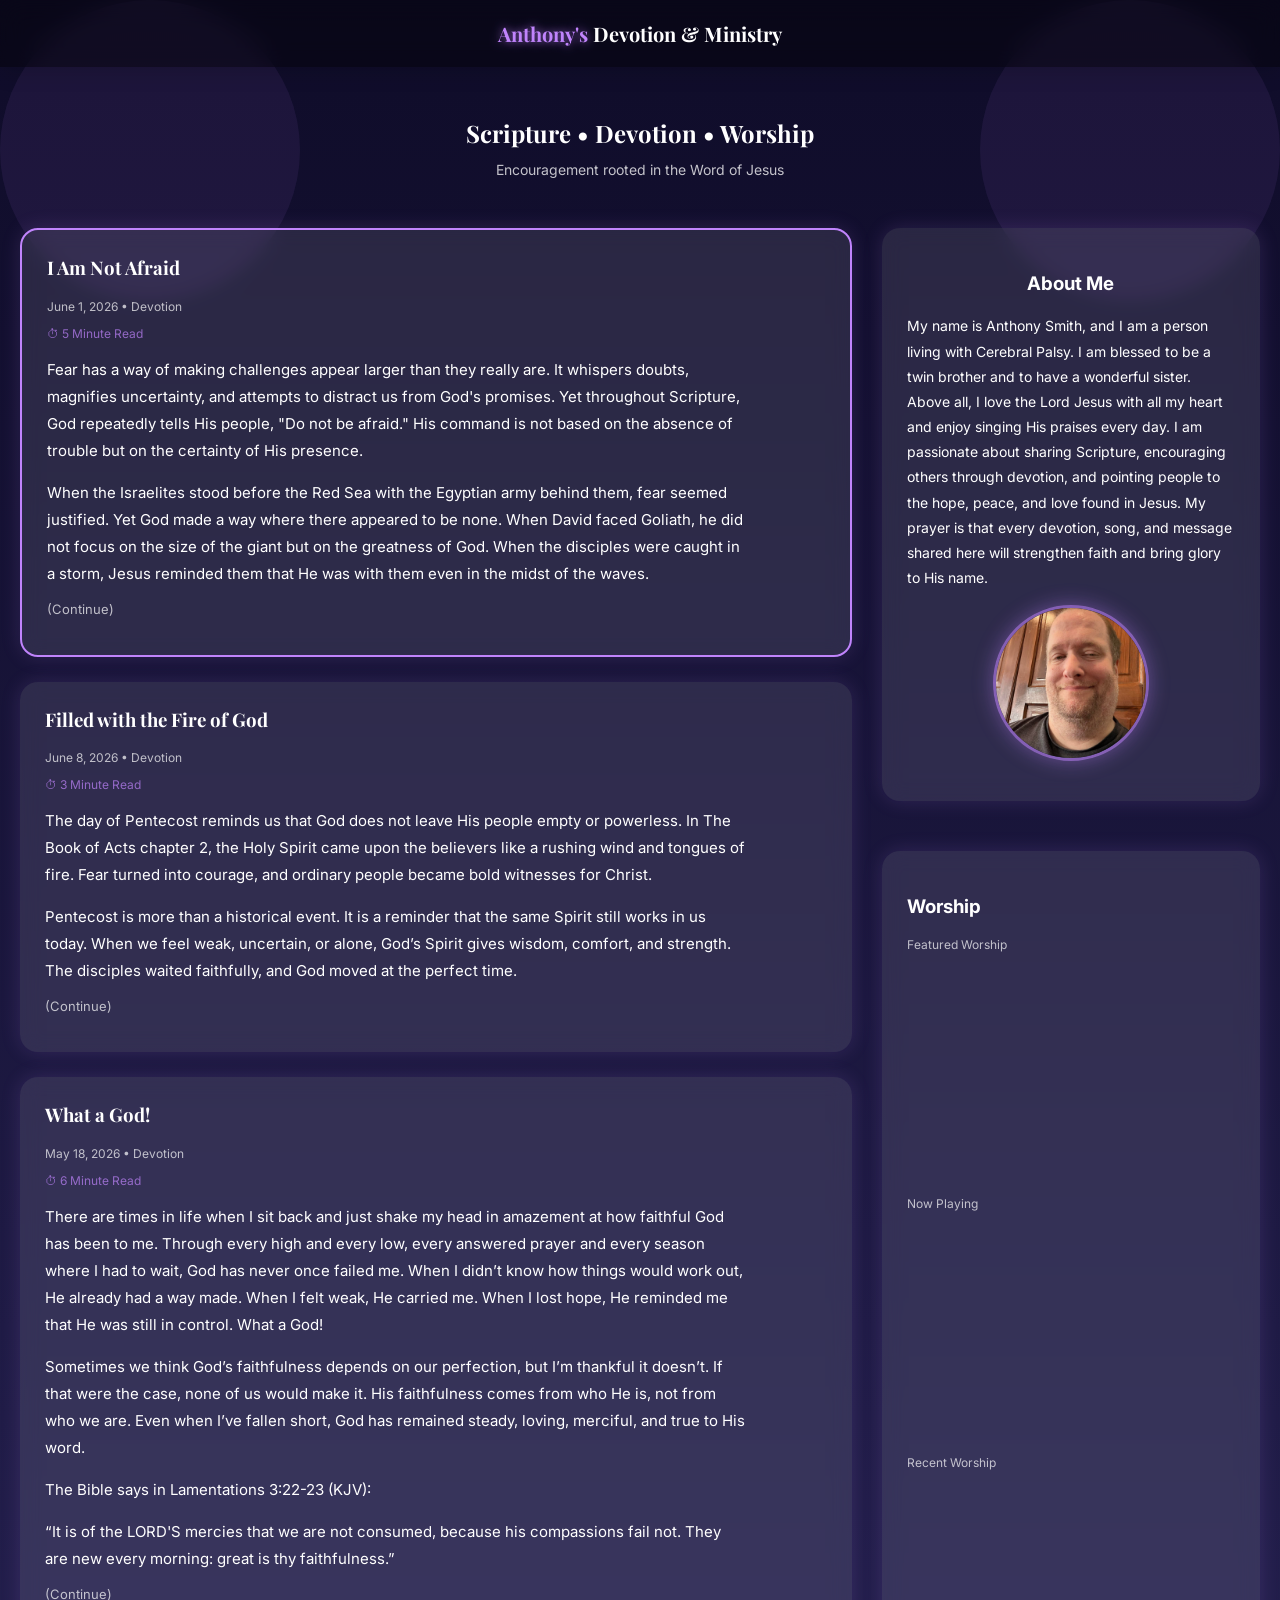
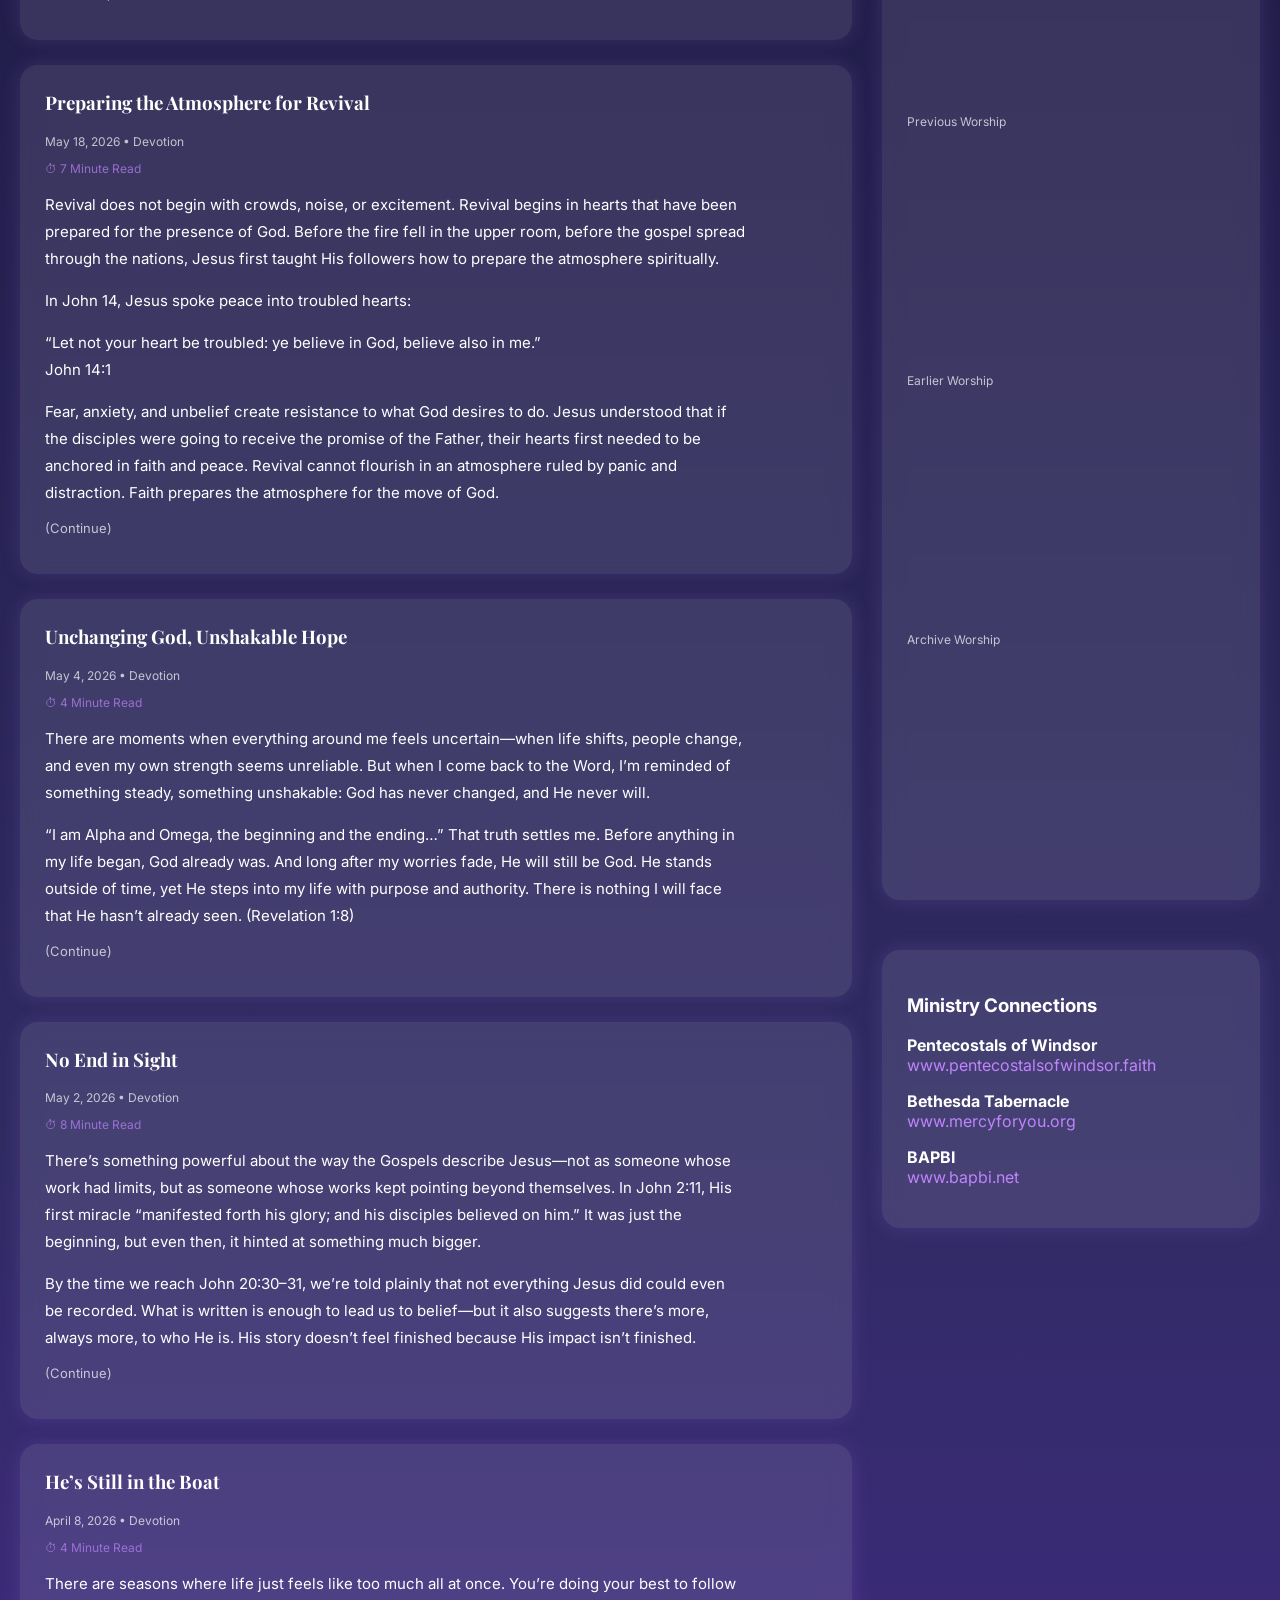
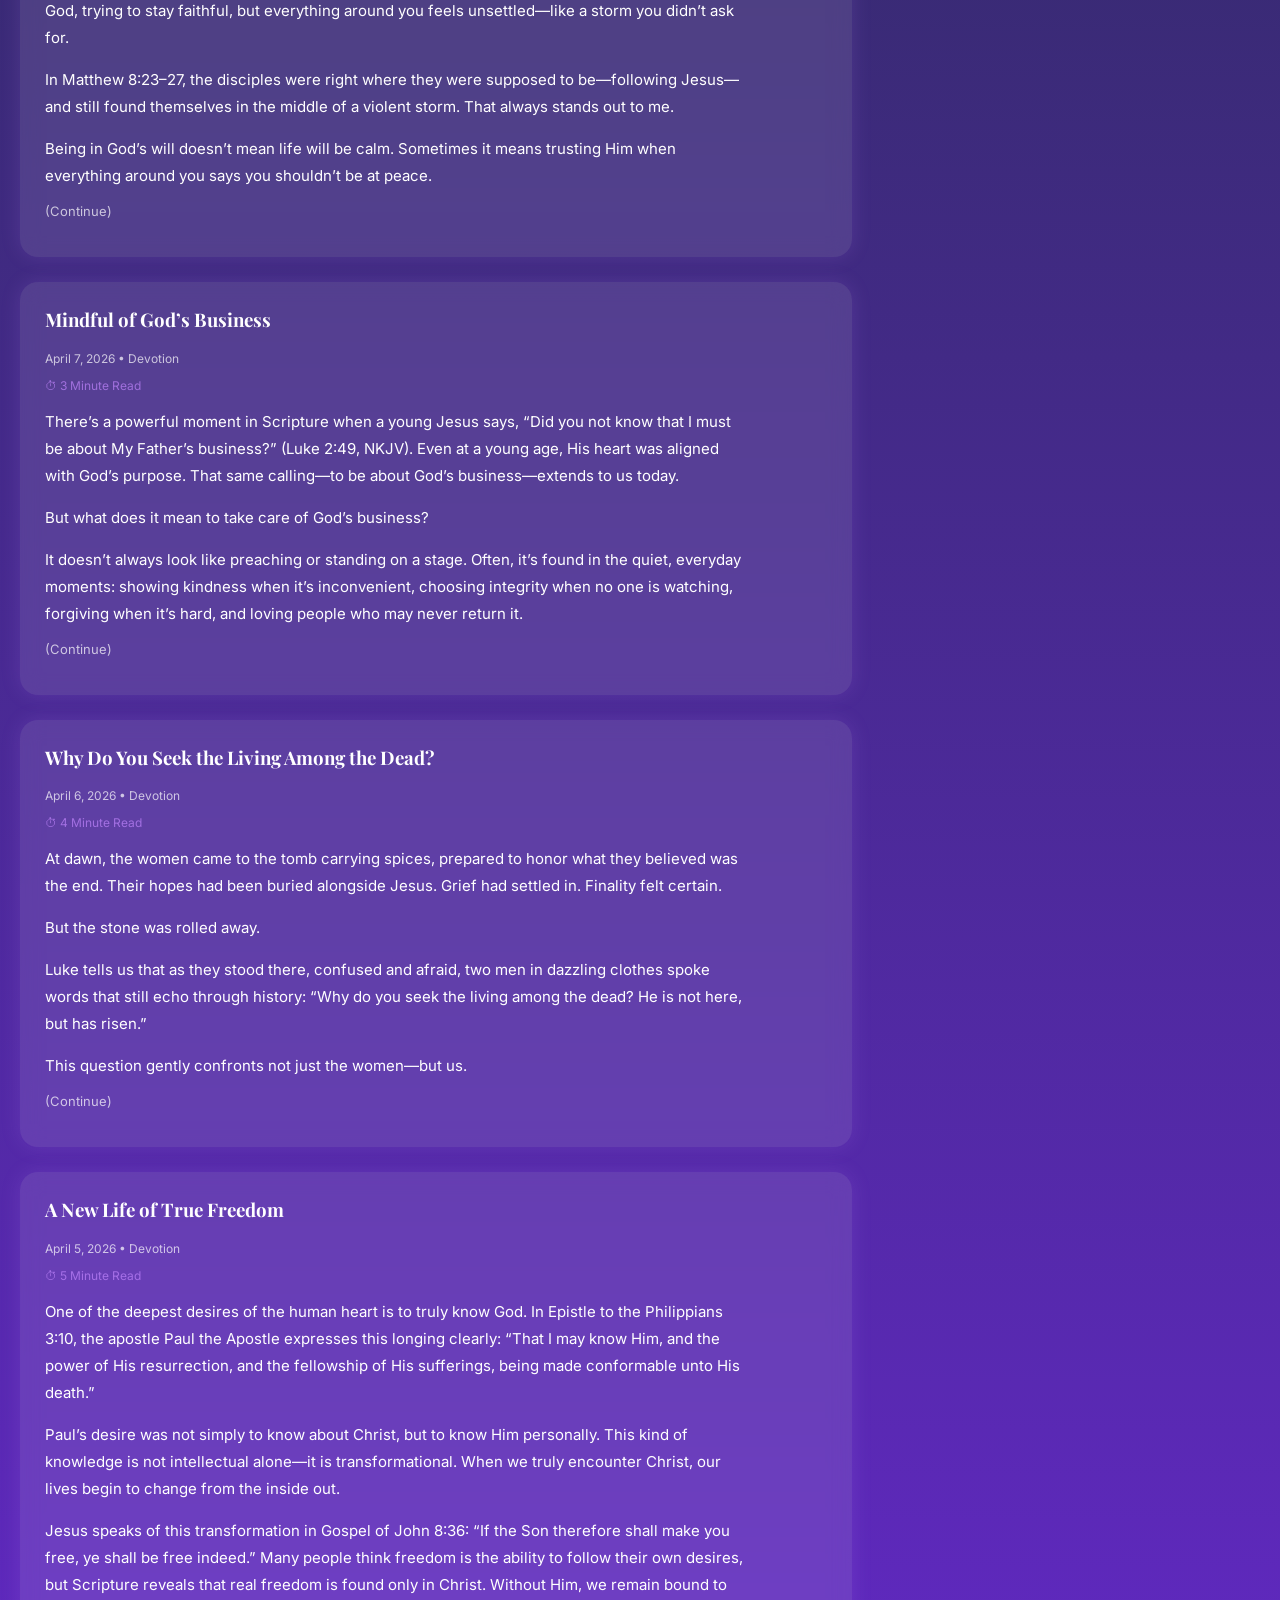
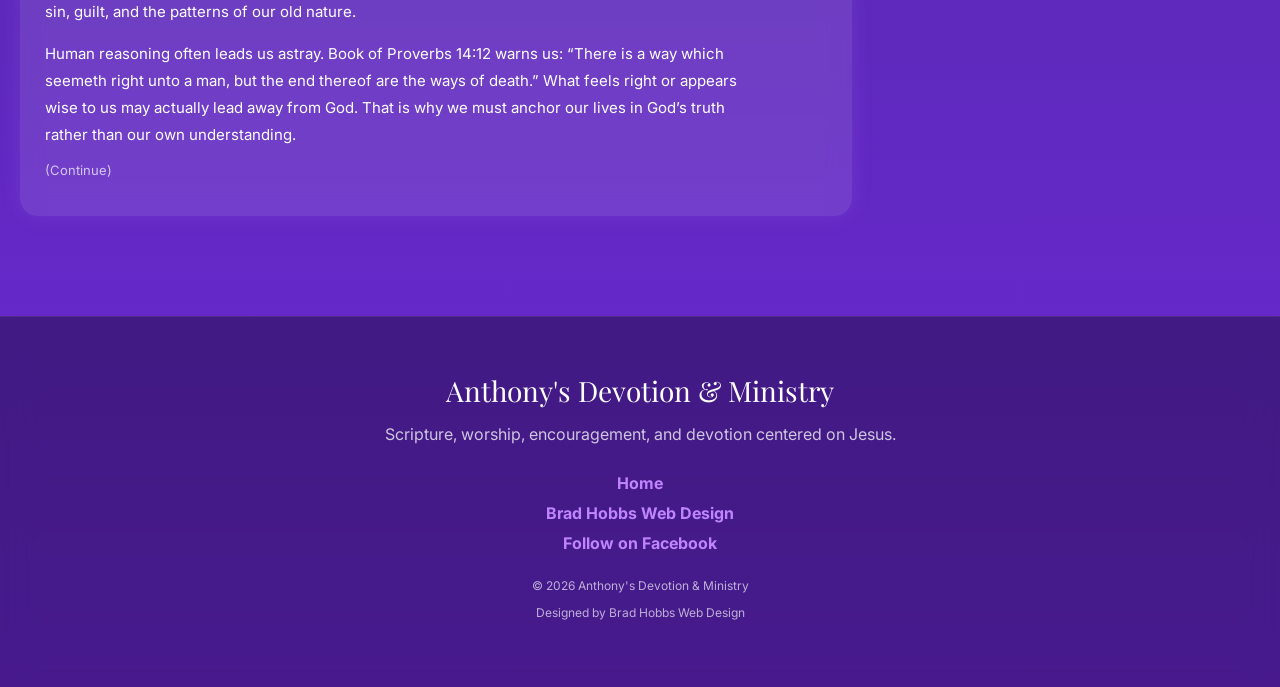
==== commit dde50a16: "Refactor layout and profile styles in index.html" ====
--- a/index.html
+++ b/index.html
@@ -105,16 +105,26 @@
 
 /* LAYOUT */
 
+/* LAYOUT */
+
 .container{
-display:block;
-max-width:1100px;
+display:grid;
+grid-template-columns:2.2fr 1fr;
+gap:30px;
+max-width:1400px;
 margin:auto;
 padding:20px;
-}
-
-.posts,
+align-items:start;
+}
+
+.posts{
+min-width:0;
+}
+
 .sidebar{
-width:100%;
+display:flex;
+flex-direction:column;
+gap:25px;
 }
 
 
@@ -252,28 +262,14 @@
 }
 
 .profile img{
-
-width:130px;
-
-border-radius:100%;
-
-margin-top:10px;
-
-border:
-3px solid rgba(
-192,
-132,
-252,
-.6
-);
-
-box-shadow:
-0 0 15px rgba(
-192,
-132,
-252,
-.4
-);
+width:150px;
+height:150px;
+object-fit:cover;
+display:block;
+margin:15px auto;
+border-radius:50%;
+border:3px solid rgba(192,132,252,.6);
+box-shadow:0 0 20px rgba(192,132,252,.4);
 }
 
 
@@ -537,19 +533,37 @@
 gap:20px;
 }
 
+.profile p{
+line-height:1.8;
+font-size:14px;
+text-align:left;
+}
+
 /* MOBILE */
 
-@media (max-width:768px){
+@media (max-width:900px){
 
 .container{
-
+grid-template-columns:1fr;
+}
+
+.hero{
+padding:30px 15px;
+}
+
+.hero h2{
+font-size:24px;
+}
+
+nav h1{
+font-size:20px;
+}
+
+.footerLinks{
 flex-direction:column;
-}
-
-.posts,
-.sidebar{
-
-flex:100%;
+gap:10px;
+}
+
 }
 
 .hero{
@@ -599,7 +613,11 @@
 
 <div class="container">
 
+<div class="posts">
+
 <div id="devotions-container"></div>
+
+</div>
 
 <div class="sidebar">
 
@@ -609,13 +627,7 @@
 My name is Anthony Smith, and I am a person living with Cerebral Palsy. I am blessed to be a twin brother and to have a wonderful sister. Above all, I love the Lord Jesus with all my heart and enjoy singing His praises every day. I am passionate about sharing Scripture, encouraging others through devotion, and pointing people to the hope, peace, and love found in Jesus. My prayer is that every devotion, song, and message shared here will strengthen faith and bring glory to His name.
 </p>
 
-<style>
-.profile p{
-line-height:1.8;
-font-size:14px;
-text-align:left;
-}
-</style>
+
 
 <img src="8dc92527b2f627f116f39daf0d504d84.jpeg">
 </div>
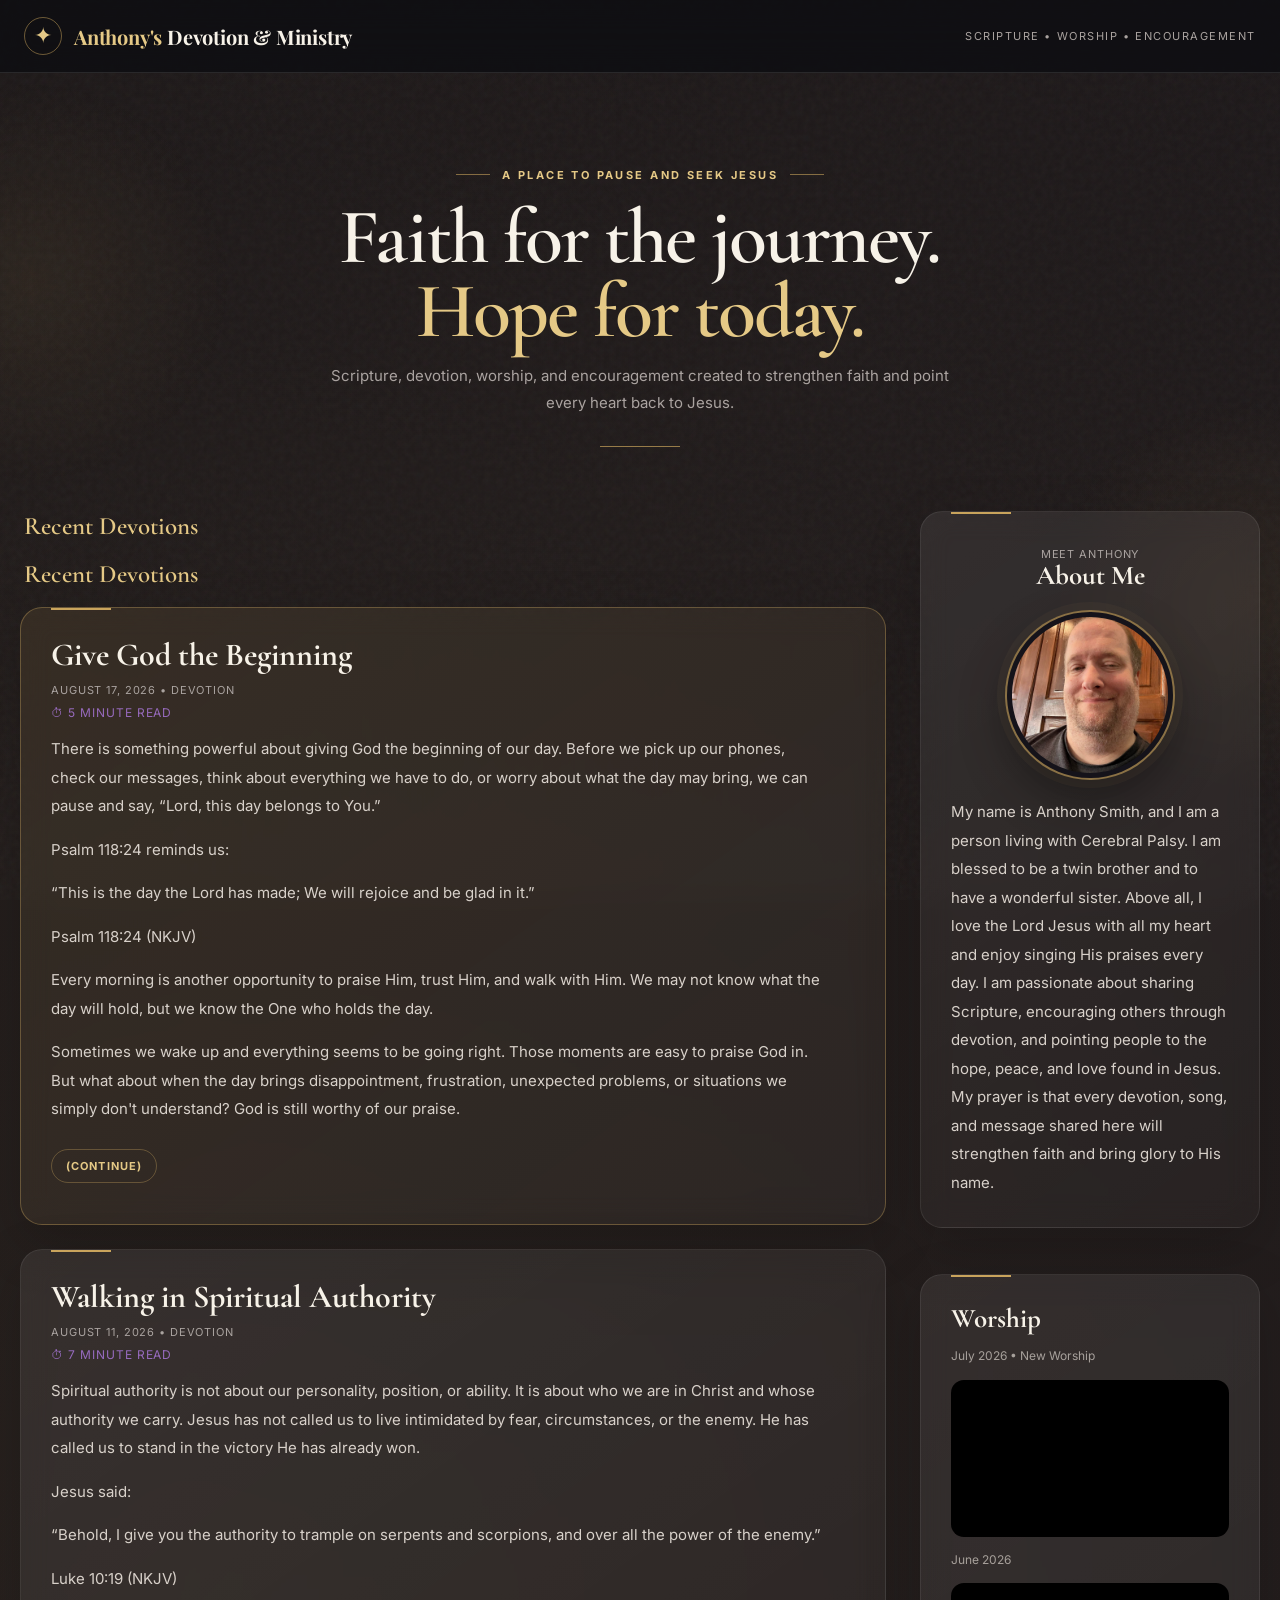
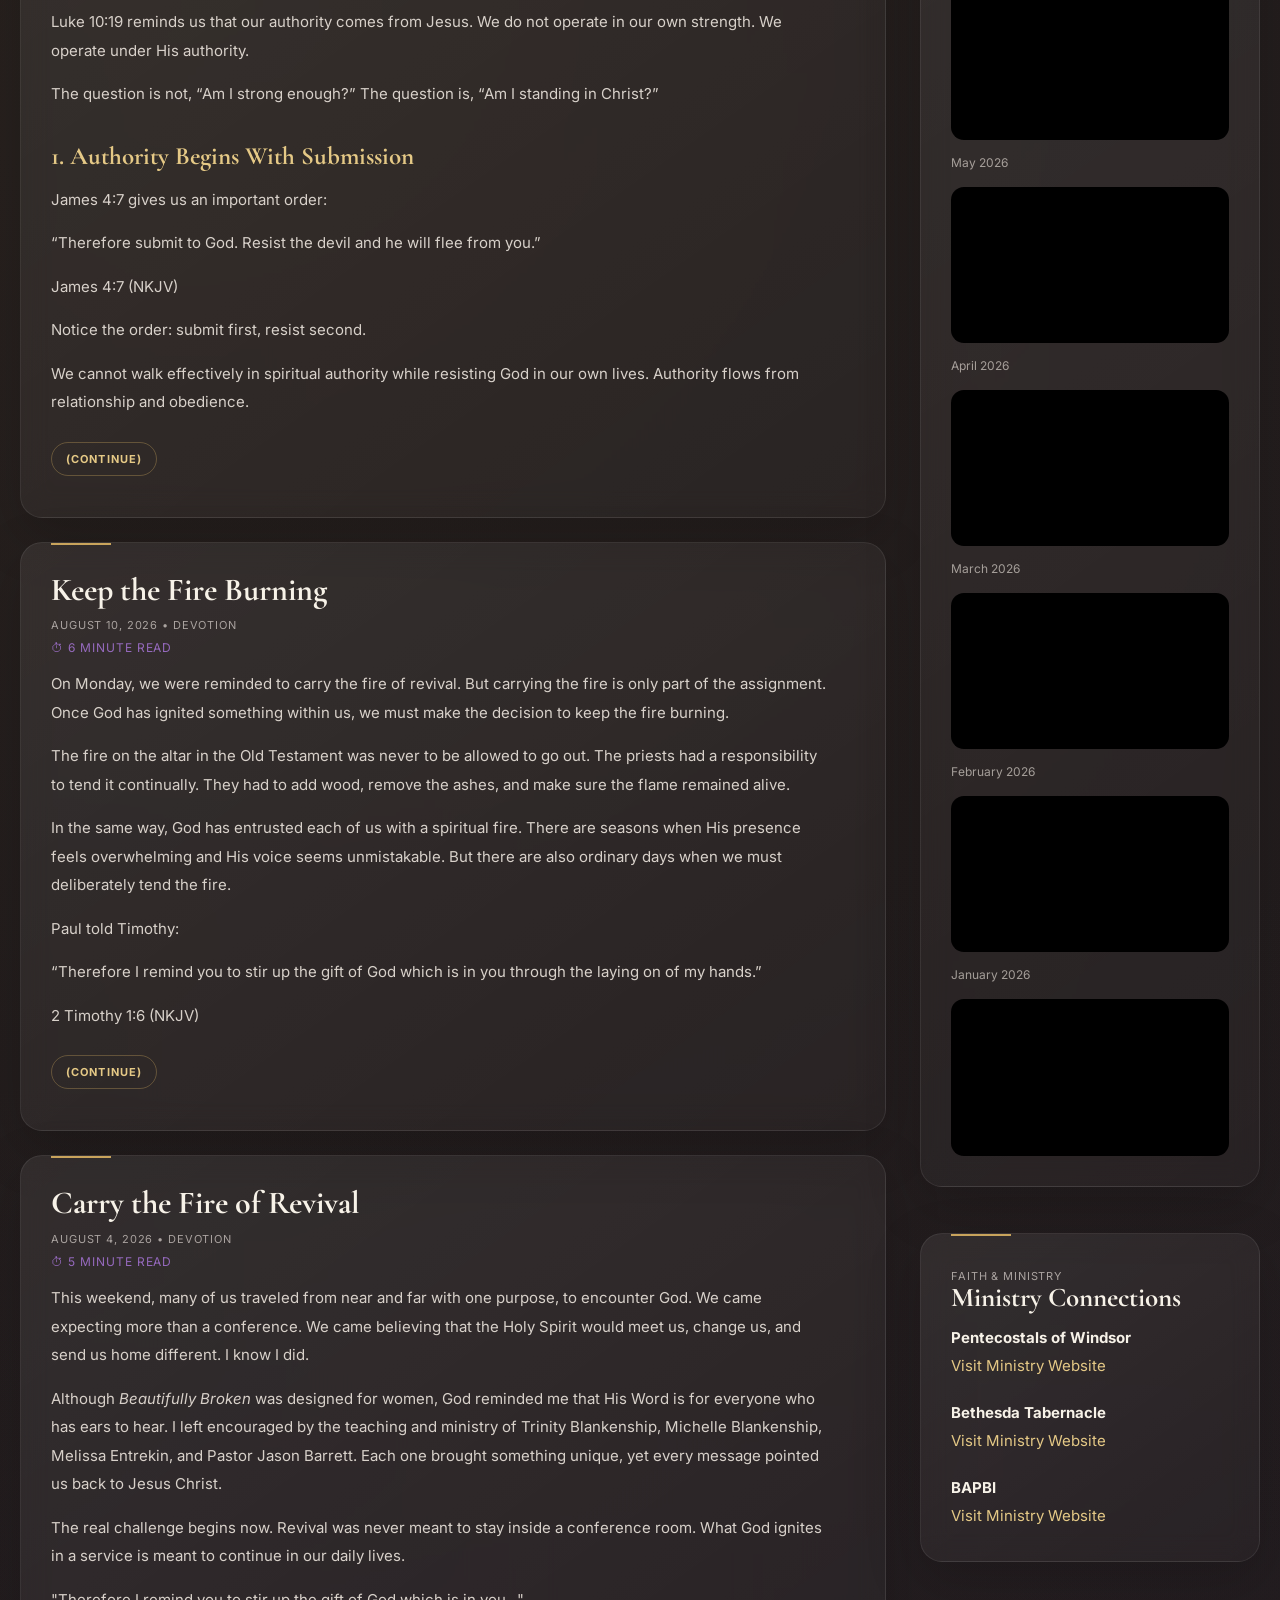
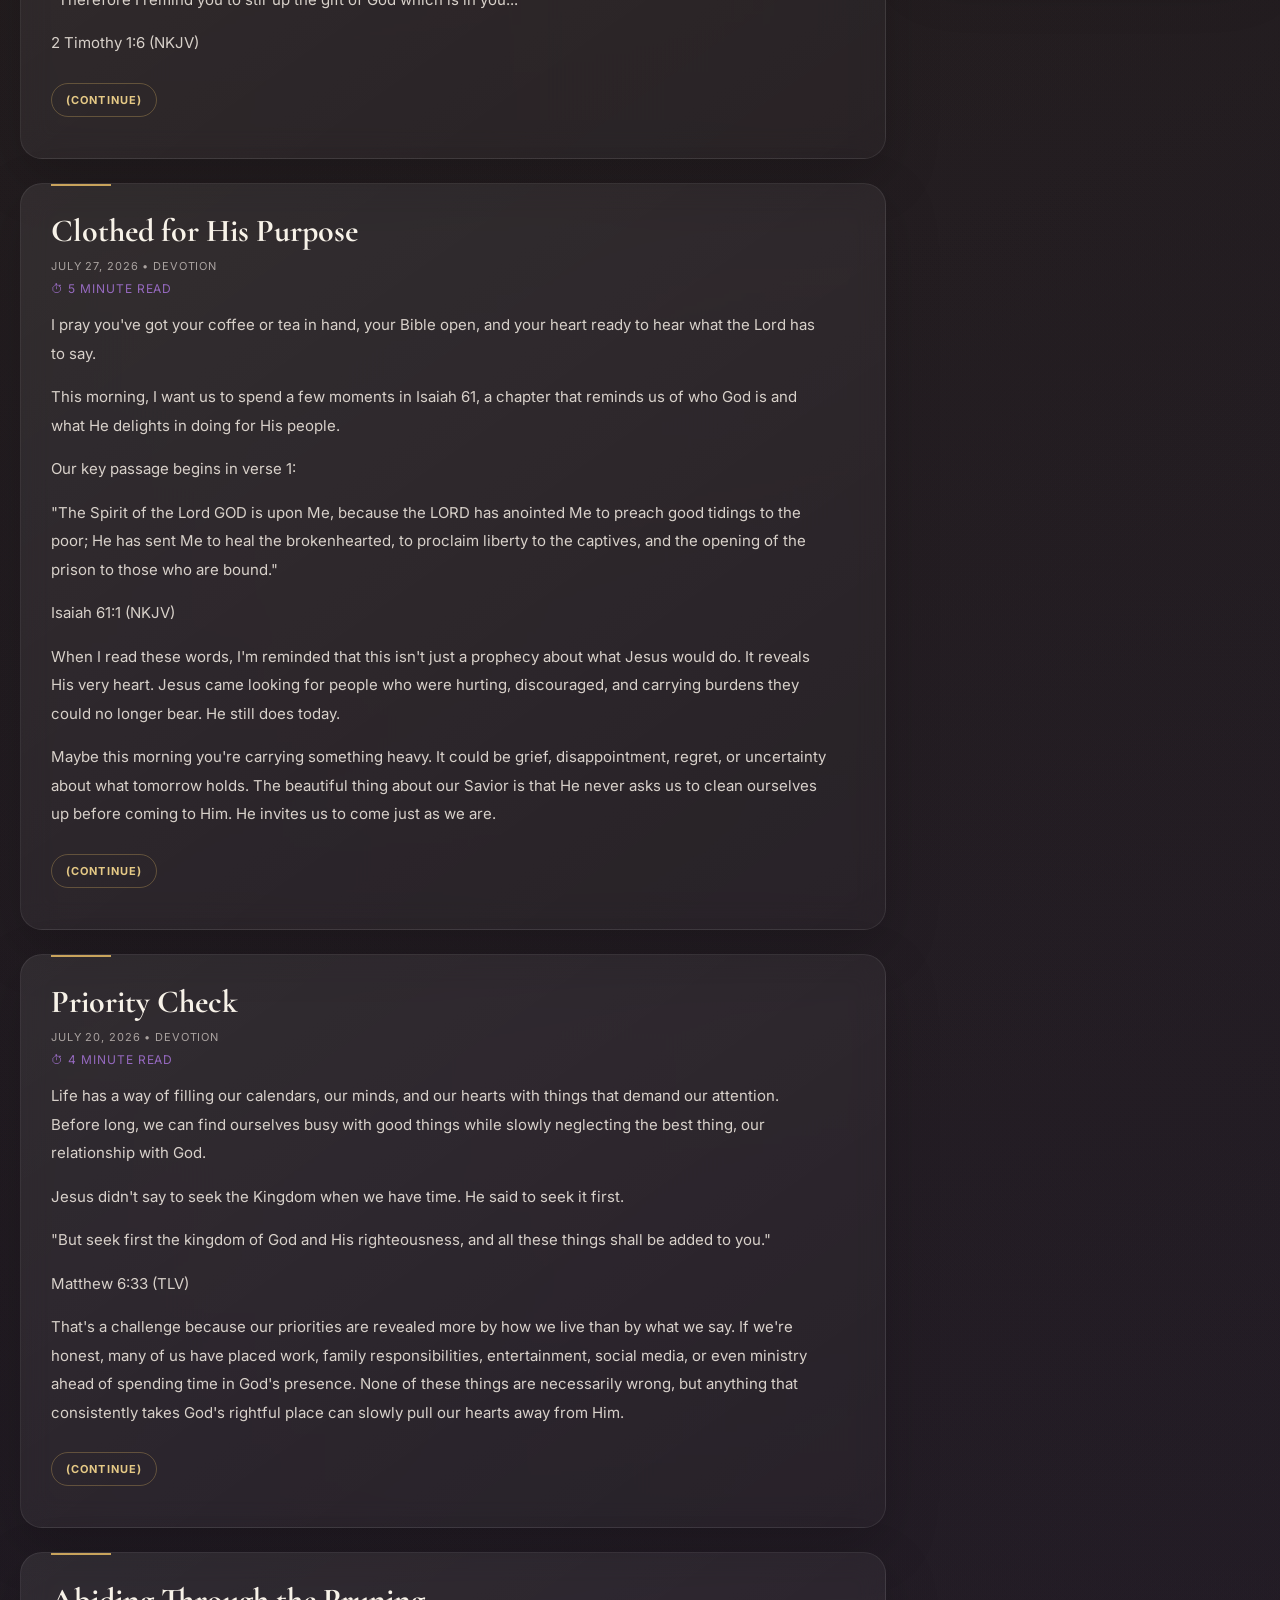
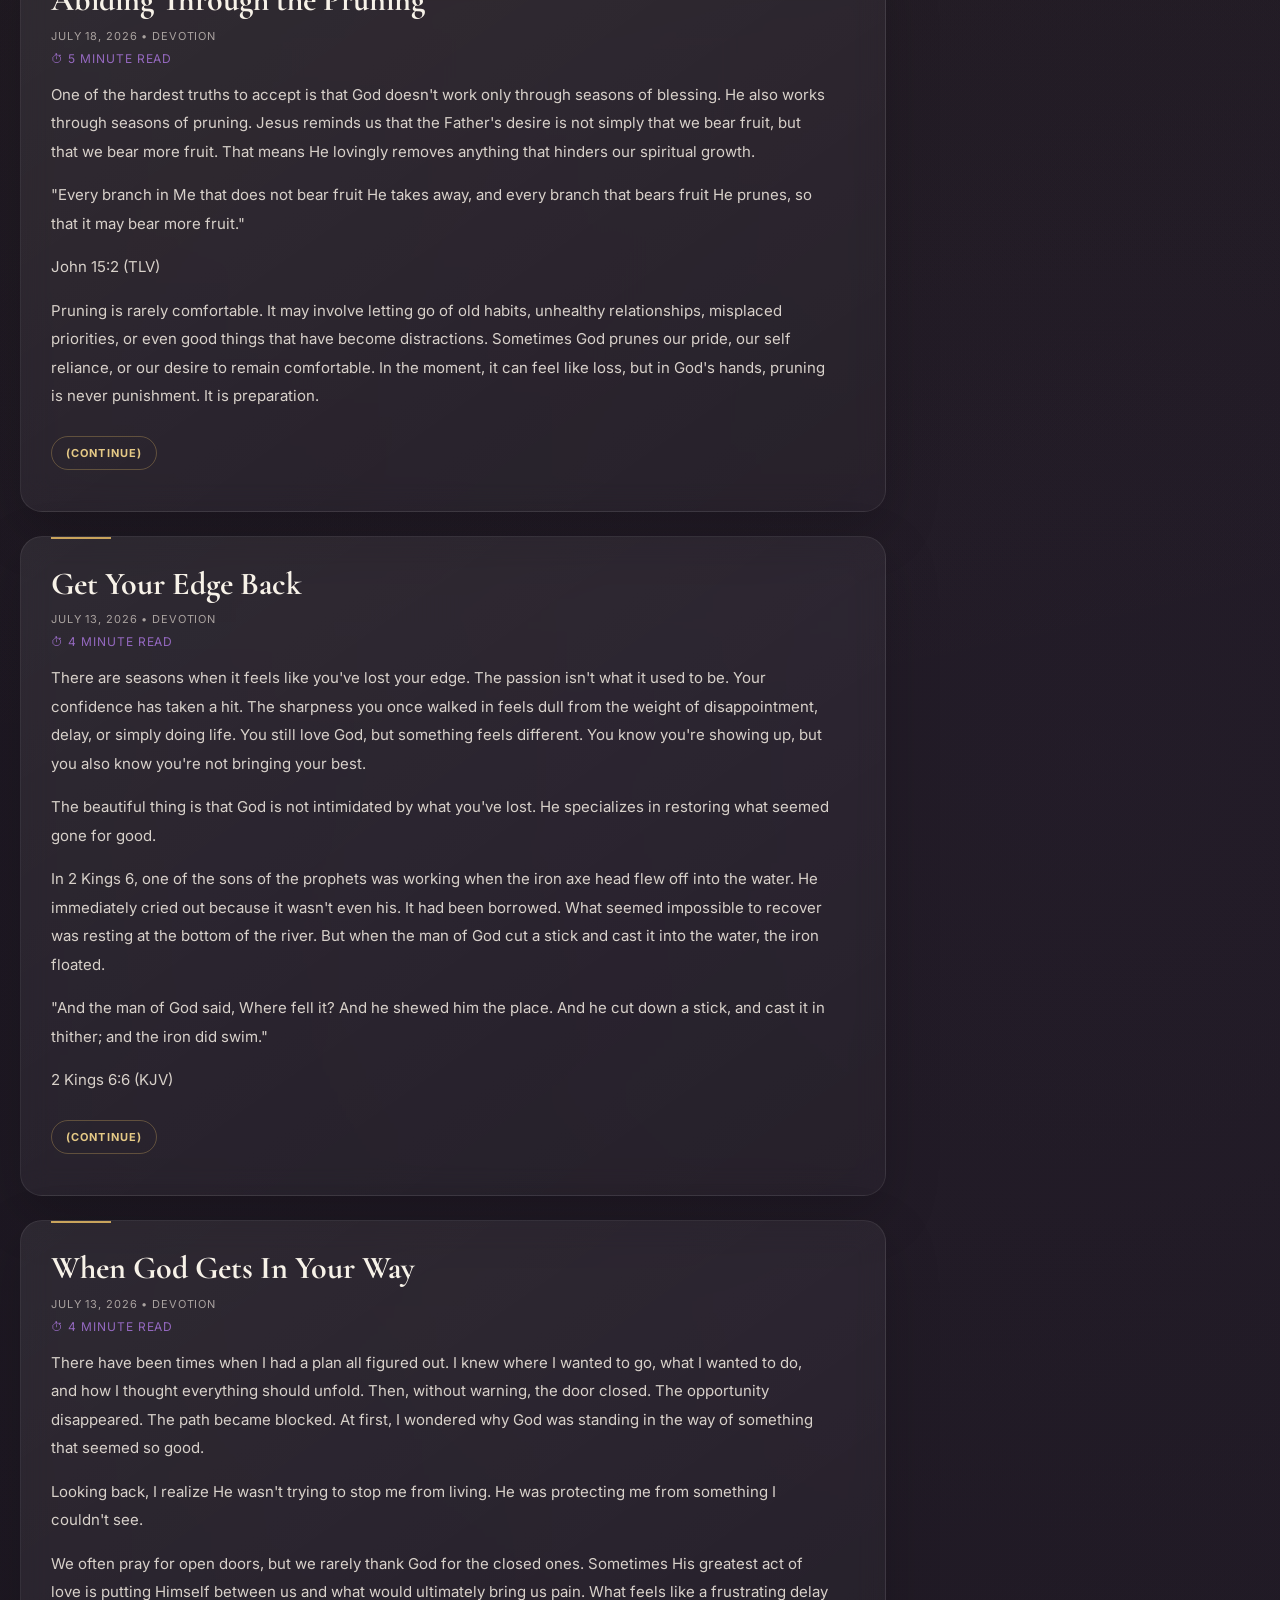
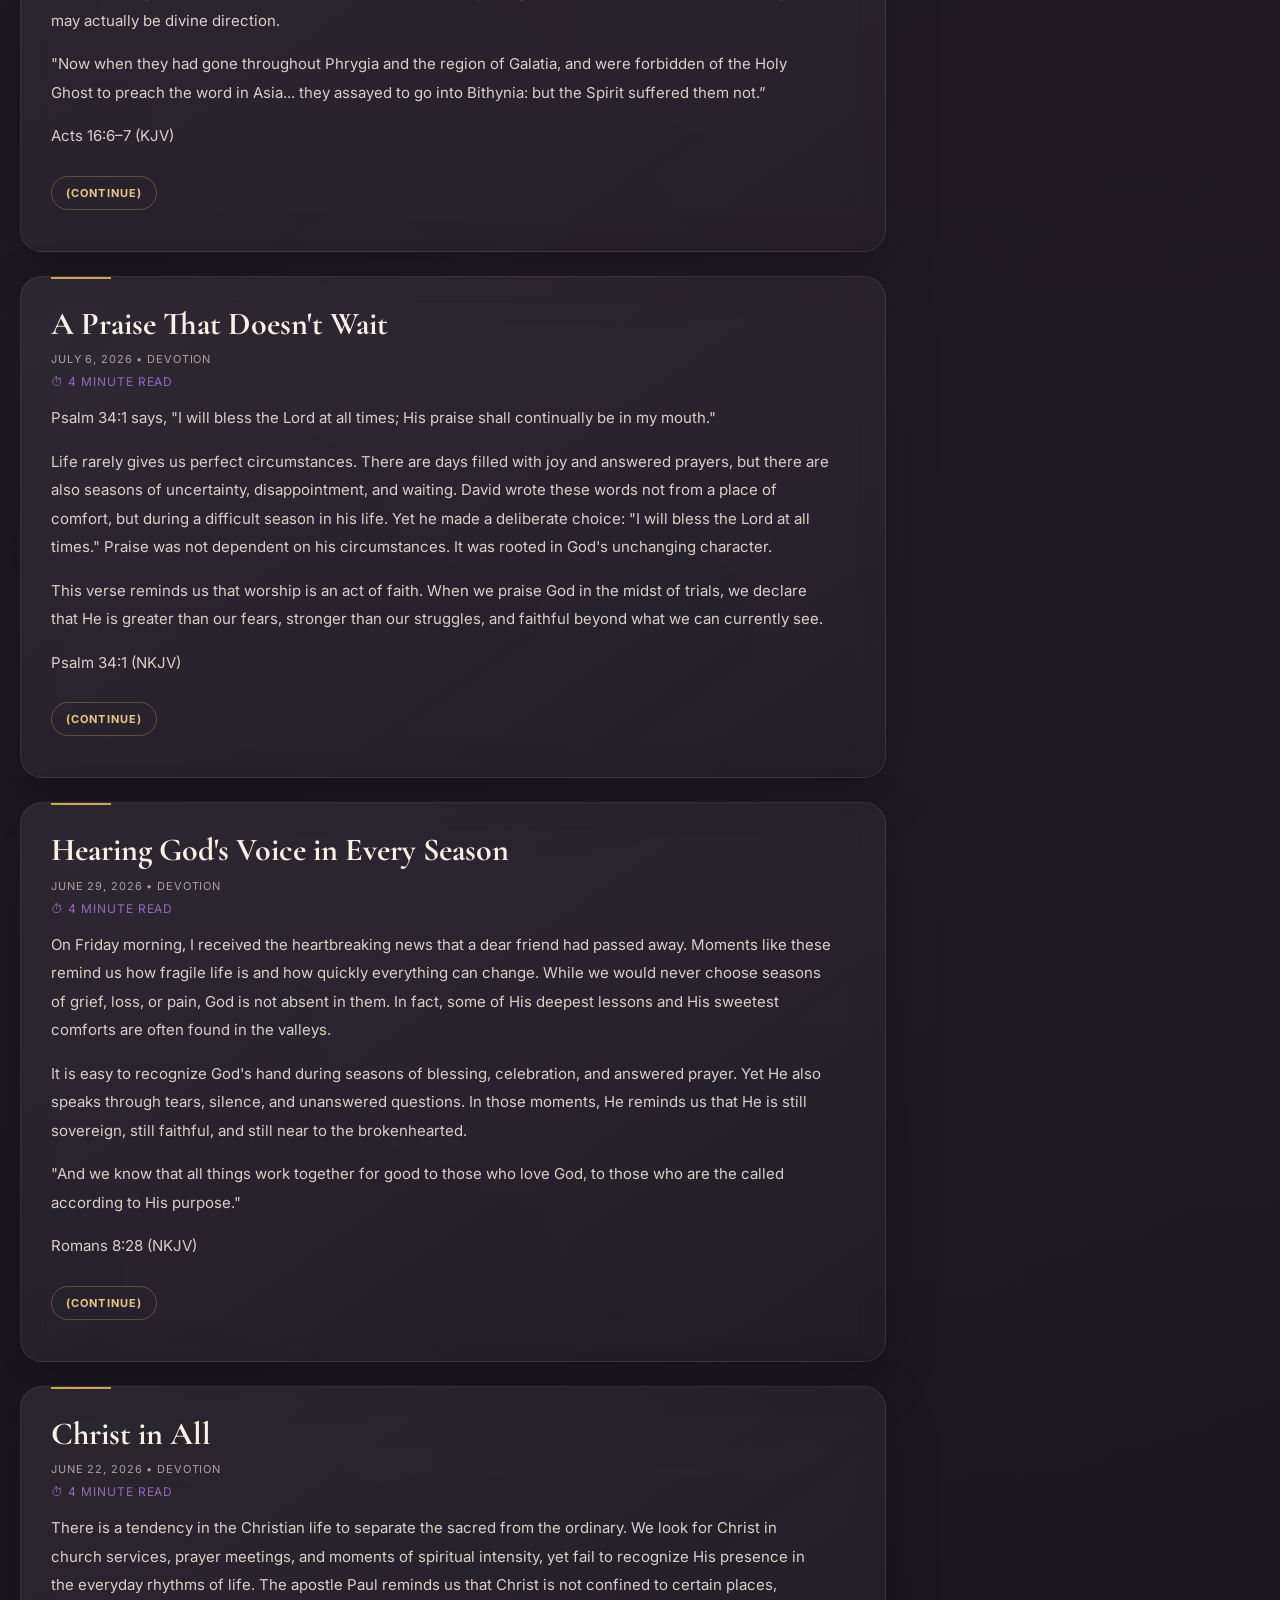
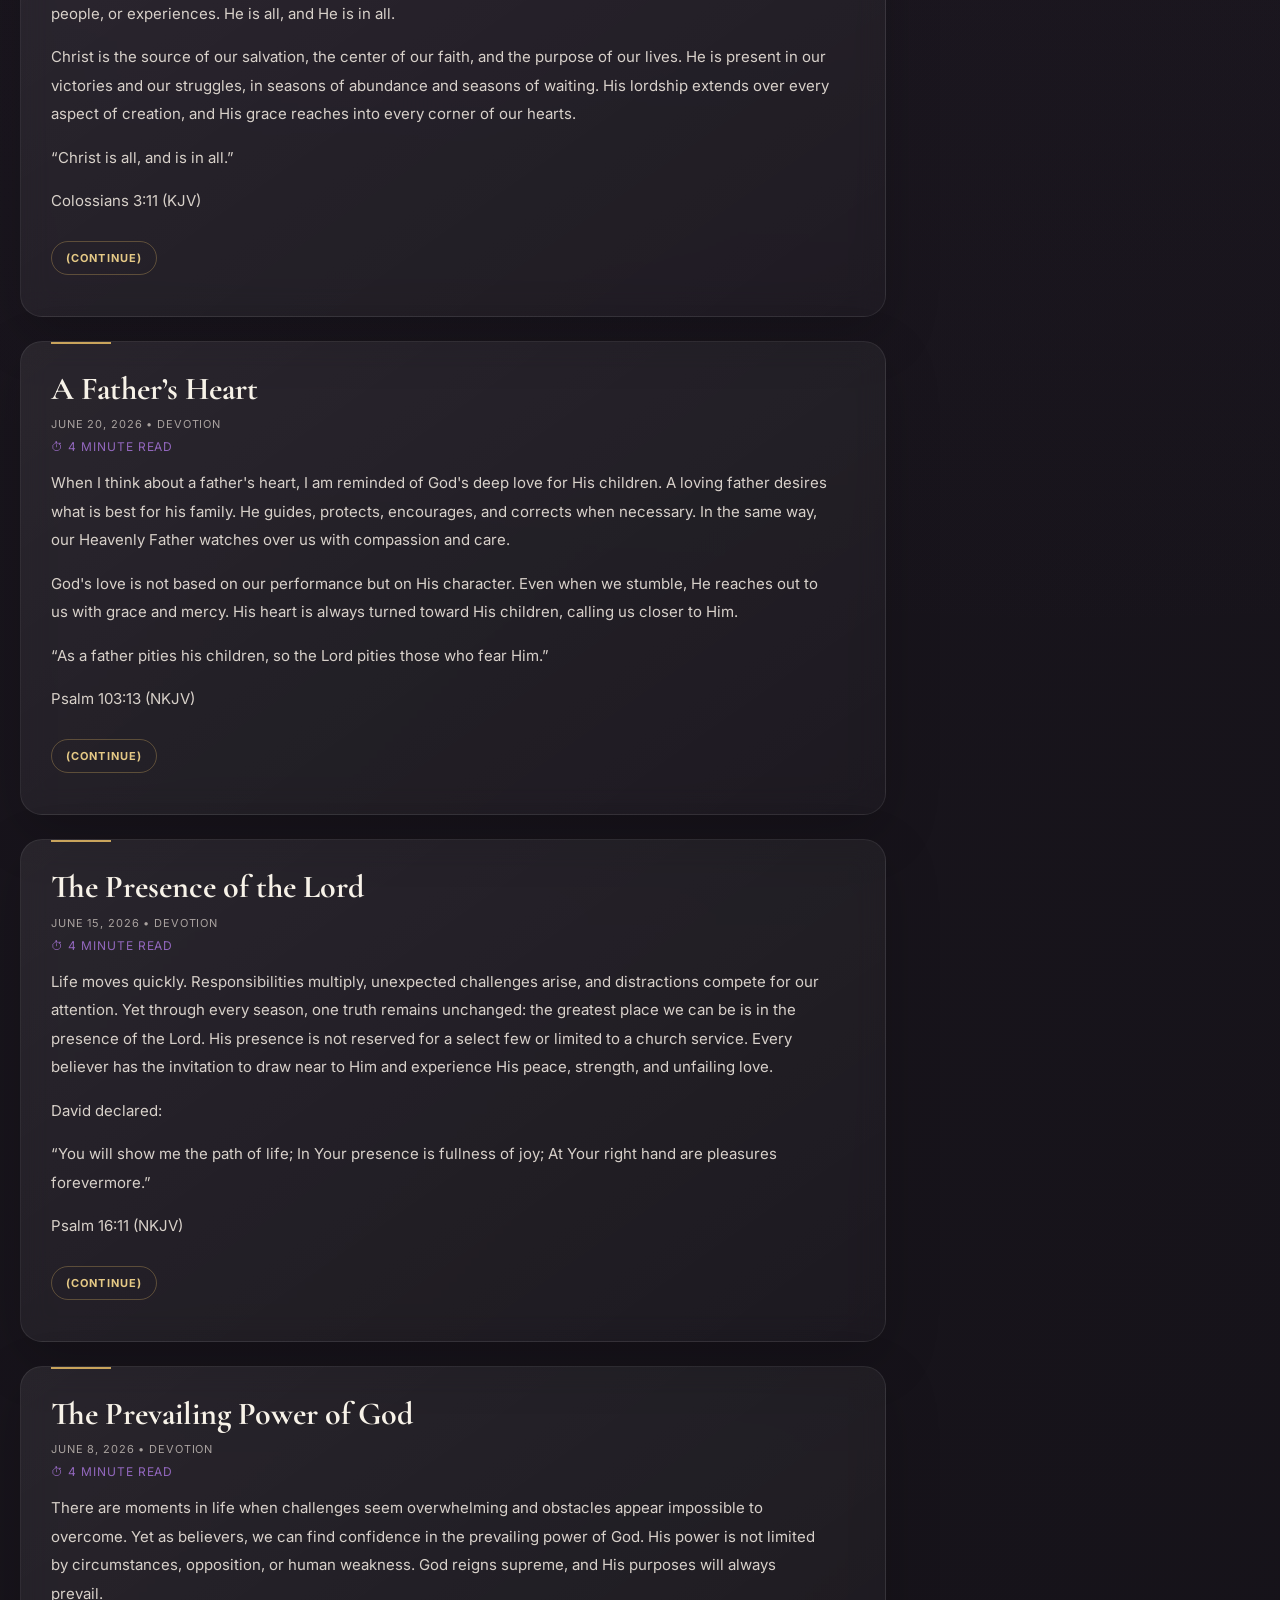
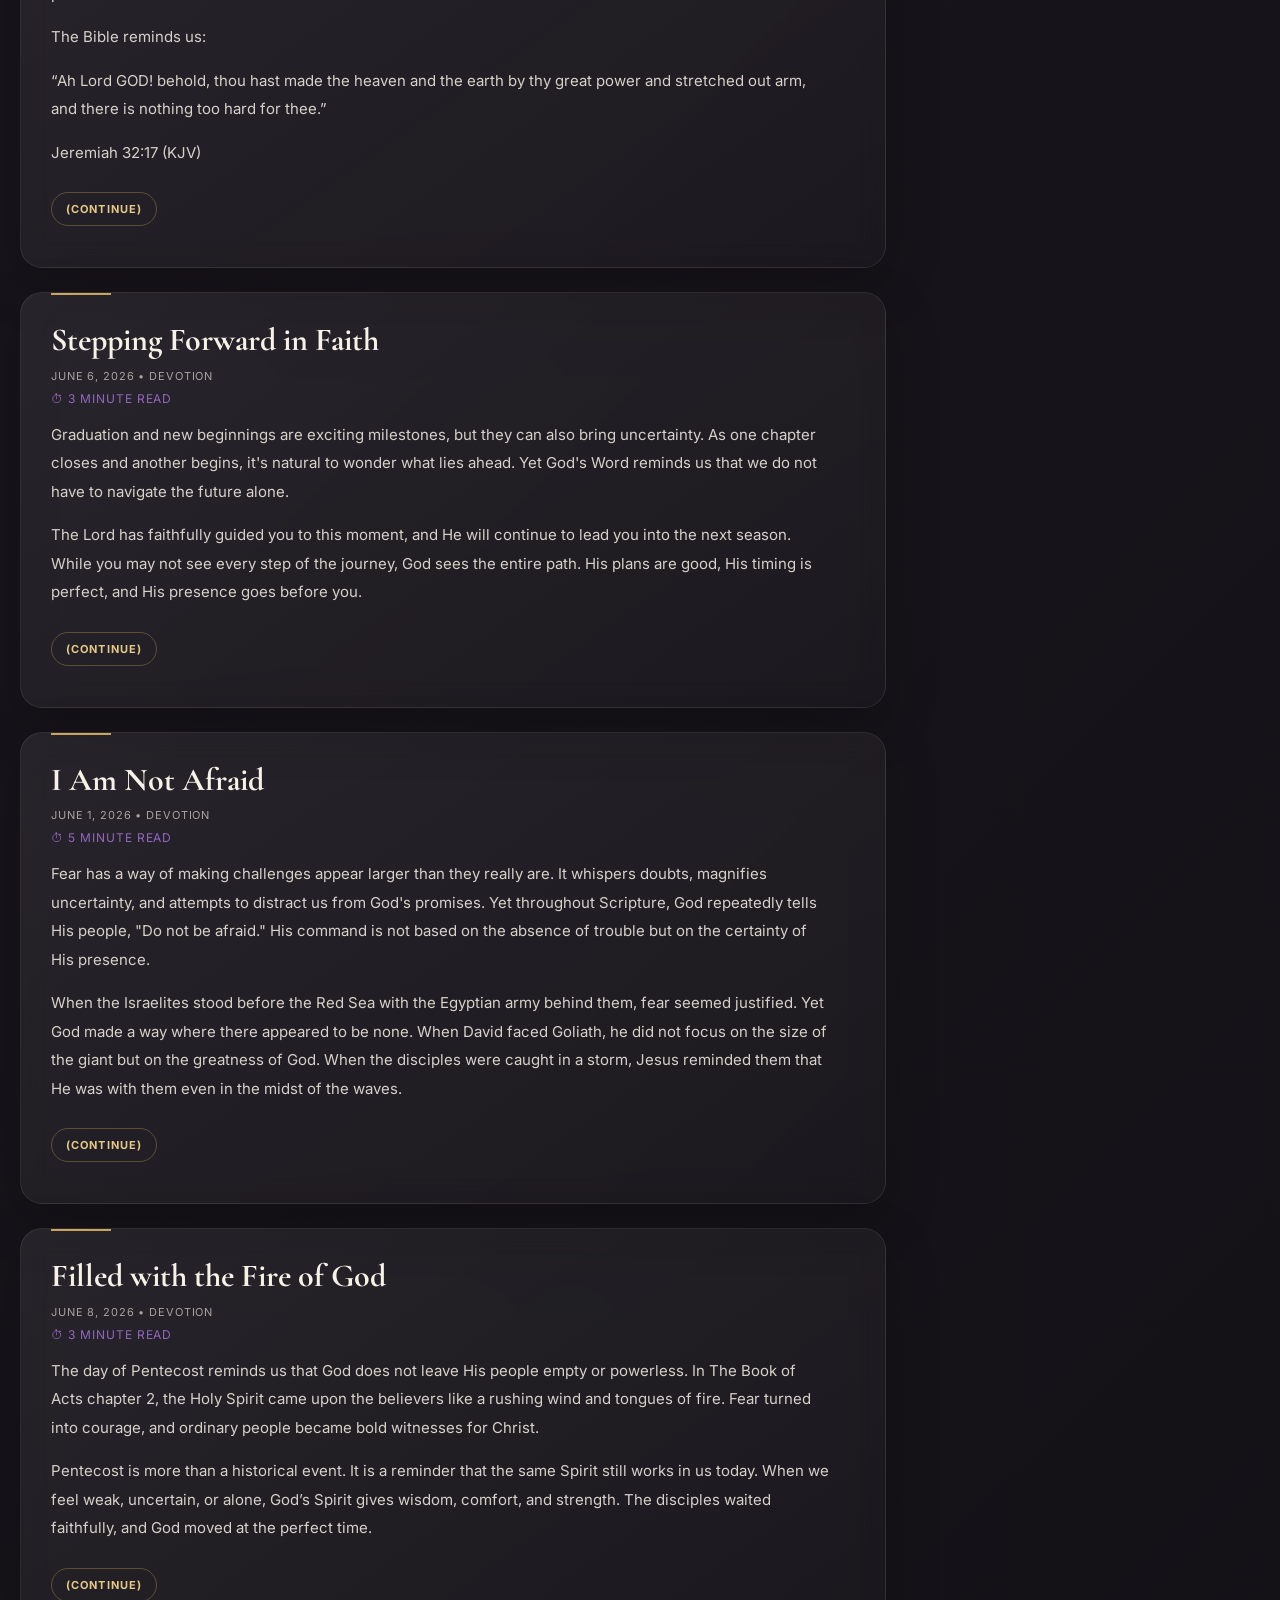
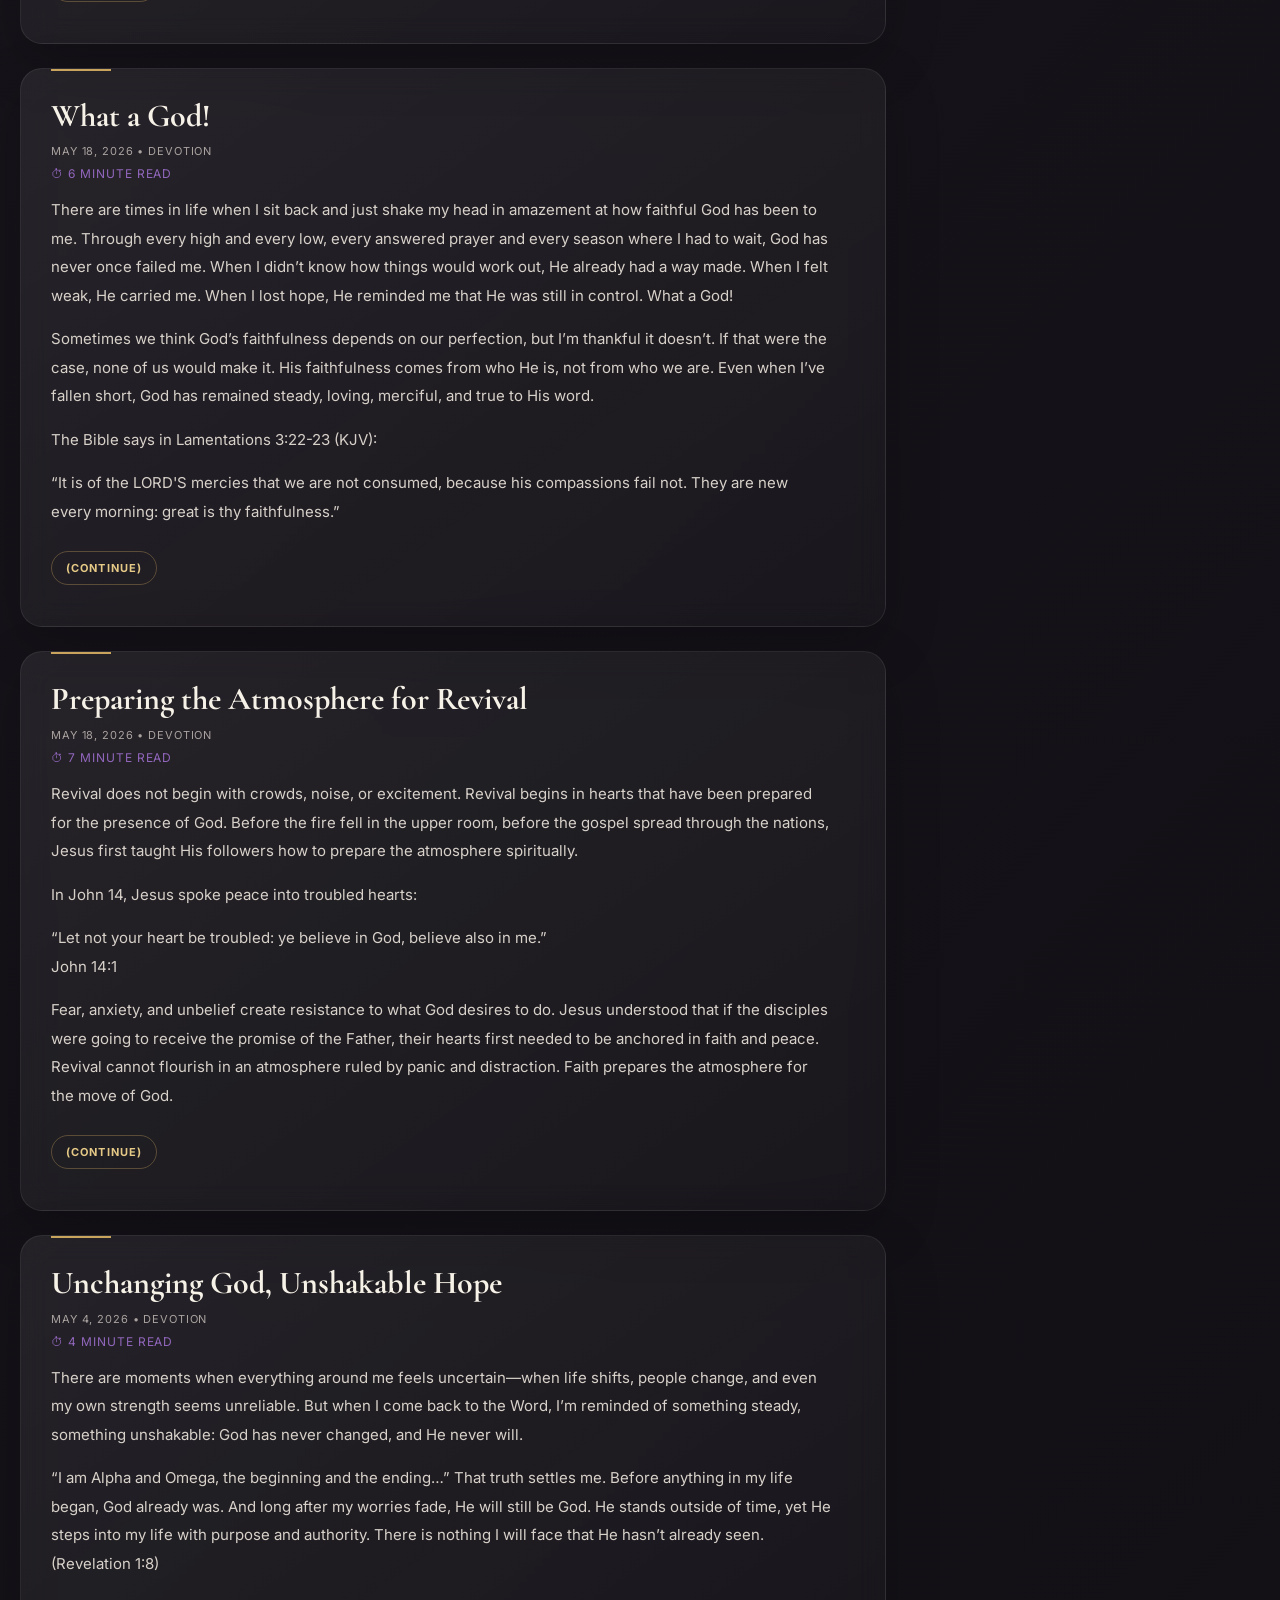
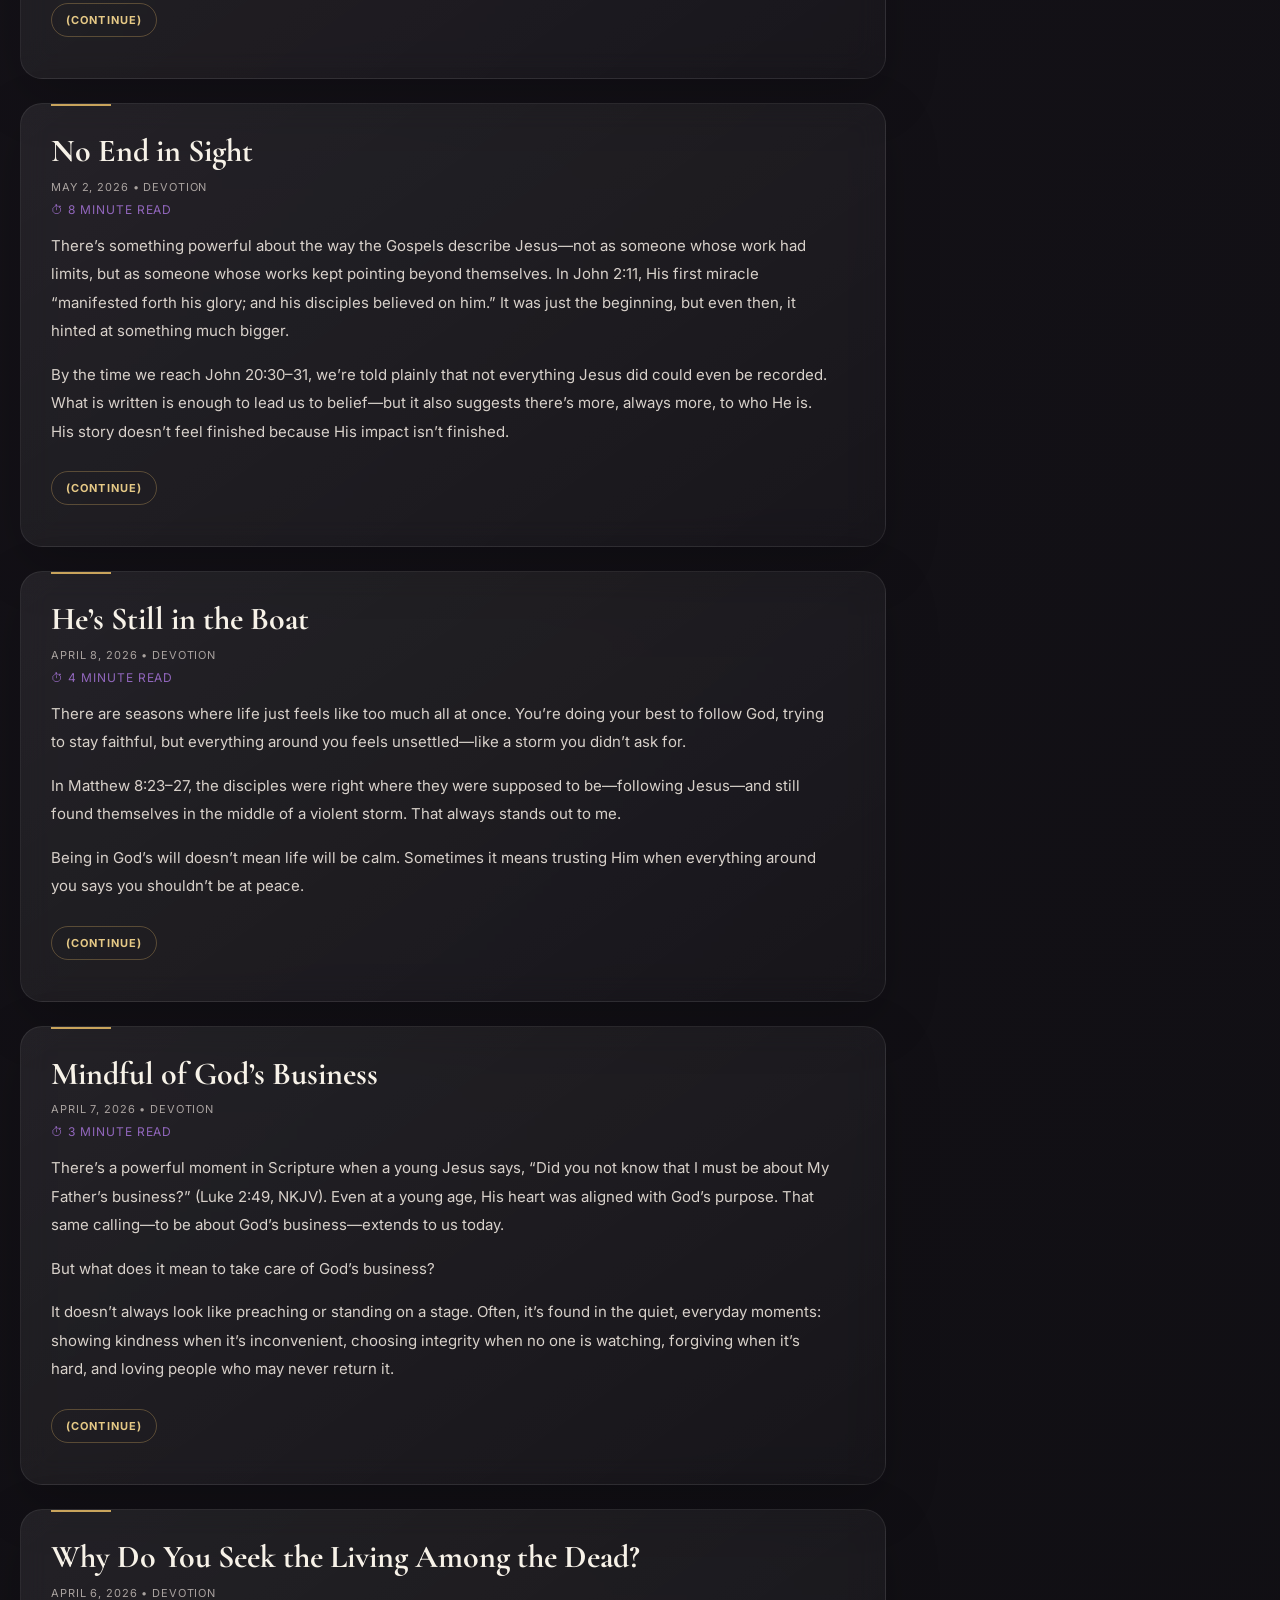
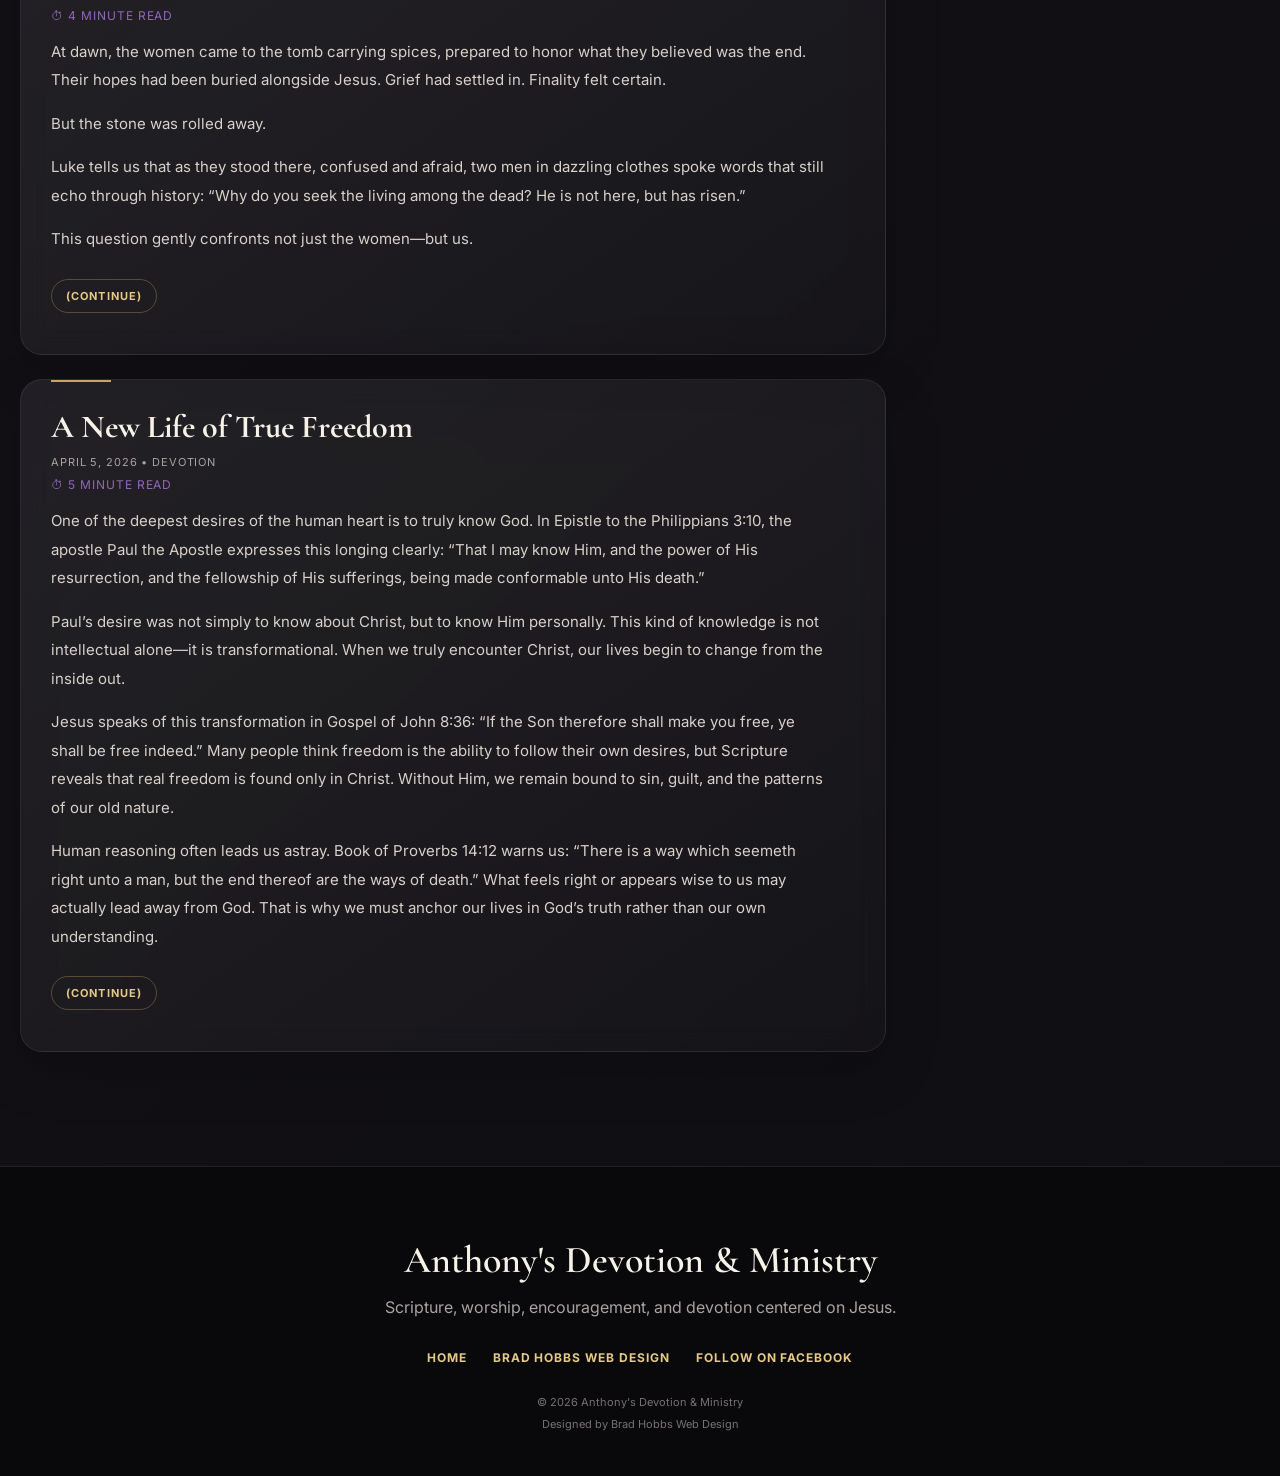
==== commit 0b742f43: "Revamp ministry homepage and move styling to CSS" ====
--- a/index.html
+++ b/index.html
@@ -3,803 +3,123 @@
 <head>
 <meta charset="UTF-8">
 <meta name="viewport" content="width=device-width, initial-scale=1.0">
-
+<meta name="description" content="Anthony's Devotion & Ministry. Scripture, devotion, worship, encouragement, and faith centered on Jesus.">
 <title>Anthony's Devotion & Ministry</title>
-
-<link href="https://fonts.googleapis.com/css2?family=Playfair+Display:wght@600&family=Inter&display=swap" rel="stylesheet">
-
-<style>
-
-body{
-margin:0;
-font-family:Inter,sans-serif;
-background:
-linear-gradient(
-to bottom,
-#0f0c29,
-#302b63,
-#6d28d9
-);
-color:white;
-}
-
-
-/* NAV */
-
-nav{
-text-align:center;
-padding:20px;
-background:rgba(0,0,0,.4);
-position:sticky;
-top:0;
-z-index:1000;
-backdrop-filter:blur(12px);
-box-shadow:
-0 5px 20px rgba(
-0,
-0,
-0,
-.15
-);
-}
-
-nav h1{
-font-family:
-"Playfair Display",
-serif;
-
-font-size:26px;
-
-margin:0;
-}
-
-nav span{
-
-color:#c084fc;
-
-text-shadow:
-0 0 10px rgba(
-192,
-132,
-252,
-.8
-);
-
-}
-
-
-/* HERO */
-
-.hero{
-
-text-align:center;
-
-padding:
-60px
-20px
-40px;
-}
-
-.hero h2{
-
-font-family:
-"Playfair Display",
-serif;
-
-font-size:30px;
-
-margin-bottom:12px;
-}
-
-.hero p{
-
-font-size:14px;
-
-opacity:.75;
-
-max-width:650px;
-
-margin:auto;
-}
-
-
-/* LAYOUT */
-
-/* LAYOUT */
-
-.container{
-display:grid;
-grid-template-columns:2.2fr 1fr;
-gap:30px;
-max-width:1400px;
-margin:auto;
-padding:20px;
-align-items:start;
-}
-
-.posts{
-min-width:0;
-}
-
-.sidebar{
-display:flex;
-flex-direction:column;
-gap:25px;
-}
-
-
-/* CARDS */
-
-.post,
-.card{
-
-background:
-rgba(
-255,
-255,
-255,
-.10
-);
-
-padding:25px;
-
-border-radius:18px;
-
-margin-bottom:25px;
-
-backdrop-filter:
-blur(10px);
-
-box-shadow:
-0 0 20px rgba(
-192,
-132,
-252,
-.15
-);
-
-transition:
-all .3s ease;
-}
-
-.post:hover,
-.card:hover{
-
-transform:
-translateY(-4px);
-
-box-shadow:
-0 15px 35px rgba(
-0,
-0,
-0,
-.25
-);
-}
-
-.post:first-child{
-
-border:
-2px solid #c084fc;
-}
-
-
-/* POSTS */
-
-.date{
-
-font-size:12px;
-
-opacity:.7;
-
-margin-bottom:12px;
-}
-
-.post h3{
-
-font-family:
-"Playfair Display",
-serif;
-
-margin-top:0;
-}
-
-.post-content{
-
-max-width:700px;
-}
-
-.post-content p{
-
-line-height:1.8;
-
-margin-bottom:14px;
-
-font-size:15px;
-}
-
-.post-content h4{
-
-font-family:
-"Playfair Display",
-serif;
-
-margin-top:25px;
-
-margin-bottom:15px;
-
-color:#c084fc;
-
-text-align:center;
-}
-
-.toggle{
-
-margin-top:12px;
-
-font-size:13px;
-
-opacity:.7;
-
-cursor:pointer;
-
-transition:.3s;
-}
-
-.toggle:hover{
-
-opacity:1;
-
-color:#c084fc;
-}
-
-
-/* PROFILE */
-
-.profile{
-
-text-align:center;
-}
-
-.profile img{
-width:150px;
-height:150px;
-object-fit:cover;
-display:block;
-margin:15px auto;
-border-radius:50%;
-border:3px solid rgba(192,132,252,.6);
-box-shadow:0 0 20px rgba(192,132,252,.4);
-}
-
-
-/* WORSHIP */
-
-iframe{
-
-width:100%;
-
-height:200px;
-
-border:none;
-
-border-radius:10px;
-
-margin-bottom:12px;
-}
-
-.card p[style]{
-
-margin-top:16px;
-
-margin-bottom:12px;
-}
-
-
-/* LINKS */
-
-a{
-
-color:#c084fc;
-
-text-decoration:none;
-
-transition:.3s;
-}
-
-a:hover{
-
-color:white;
-}
-
-
-/* FOOTER */
-
-.siteFooter{
-
-margin-top:55px;
-
-padding:55px 20px;
-
-text-align:center;
-
-background:
-rgba(
-0,
-0,
-0,
-.35
-);
-
-backdrop-filter:
-blur(14px);
-
-border-top:
-1px solid rgba(
-255,
-255,
-255,
-.08
-);
-}
-
-.footerInner{
-
-max-width:900px;
-
-margin:auto;
-}
-
-.footerBrand{
-
-font-family:
-"Playfair Display",
-serif;
-
-font-size:28px;
-
-margin-bottom:12px;
-
-color:white;
-}
-
-.footerText{
-
-opacity:.75;
-
-line-height:1.7;
-
-max-width:650px;
-
-margin:
-auto auto 25px;
-}
-
-.footerLinks{
-
-display:flex;
-
-justify-content:center;
-
-gap:25px;
-
-flex-wrap:wrap;
-
-margin-bottom:25px;
-}
-
-.footerLinks a{
-
-color:#c084fc;
-
-text-decoration:none;
-
-font-weight:700;
-
-transition:.3s;
-}
-
-.footerLinks a:hover{
-
-color:white;
-
-text-shadow:
-0 0 10px rgba(
-192,
-132,
-252,
-.8
-);
-
-}
-
-.copyright,
-.credit{
-
-opacity:.65;
-
-font-size:12px;
-
-margin-top:10px;
-}
-
-#progressBar{
-position:fixed;
-top:0;
-left:0;
-width:0%;
-height:4px;
-background:linear-gradient(
-90deg,
-#c084fc,
-#ffffff
-);
-z-index:9999;
-box-shadow:0 0 15px rgba(192,132,252,.8);
-}
-
-.scriptureCard{
-
-max-width:900px;
-
-margin:0 auto 30px;
-
-padding:25px;
-
-background:
-rgba(255,255,255,.12);
-
-backdrop-filter:blur(15px);
-
-border-radius:20px;
-
-text-align:center;
-
-box-shadow:
-0 0 25px rgba(
-192,
-132,
-252,
-.25
-);
-
-}
-
-.particles{
-position:fixed;
-inset:0;
-pointer-events:none;
-overflow:hidden;
-z-index:-1;
-}
-
-.particles::before,
-.particles::after{
-
-content:"";
-
-position:absolute;
-
-width:300px;
-
-height:300px;
-
-border-radius:50%;
-
-background:
-rgba(
-192,
-132,
-252,
-.08
-);
-
-animation:
-floatGlow 20s infinite linear;
-
-}
-
-.particles::after{
-
-right:0;
-
-animation-delay:-10s;
-
-}
-
-@keyframes floatGlow{
-
-0%{
-transform:
-translateY(100vh)
-translateX(0);
-}
-
-100%{
-transform:
-translateY(-100vh)
-translateX(150px);
-}
-
-}
-
-.worshipGrid{
-display:grid;
-grid-template-columns:
-repeat(
-auto-fit,
-minmax(300px,1fr)
-);
-gap:20px;
-}
-
-.profile p{
-line-height:1.8;
-font-size:14px;
-text-align:left;
-}
-
-/* MOBILE */
-
-@media (max-width:900px){
-
-.container{
-grid-template-columns:1fr;
-}
-
-.hero{
-padding:30px 15px;
-}
-
-.hero h2{
-font-size:24px;
-}
-
-nav h1{
-font-size:20px;
-}
-
-.footerLinks{
-flex-direction:column;
-gap:10px;
-}
-
-}
-
-.hero{
-
-padding:
-30px
-15px;
-}
-
-.hero h2{
-
-font-size:24px;
-}
-
-nav h1{
-
-font-size:20px;
-}
-
-.footerLinks{
-
-flex-direction:column;
-
-gap:10px;
-}
-
-}
-
-</style>
-
+<link rel="stylesheet" href="styles.css">
 </head>
 
 <body>
-  <div id="progressBar"></div>
-  <div class="particles"></div>
-  
+
+<div id="progressBar"></div>
+<div class="particles" aria-hidden="true"></div>
 
 <nav>
-  <h1><span>Anthony's</span> Devotion & Ministry</h1>
+  <div class="navInner">
+    <div class="navBrand">
+      <div class="navMark" aria-hidden="true">✦</div>
+      <h1><span>Anthony's</span> Devotion & Ministry</h1>
+    </div>
+    <div class="navTag">Scripture • Worship • Encouragement</div>
+  </div>
 </nav>
 
-<div class="hero">
-  <h2>Scripture • Devotion • Worship</h2>
-  <p>Encouragement rooted in the Word of Jesus</p>
-</div>
+<header class="hero">
+  <div class="heroEyebrow">A place to pause and seek Jesus</div>
+  <h2>Faith for the journey.<br><span>Hope for today.</span></h2>
+  <p>Scripture, devotion, worship, and encouragement created to strengthen faith and point every heart back to Jesus.</p>
+  <div class="heroRule"></div>
+</header>
 
+<main class="container">
 
-<div class="container">
+  <section class="posts" aria-label="Recent devotions">
+    <div id="devotions-container"></div>
+  </section>
 
-<div class="posts">
+  <aside class="sidebar">
 
-<div id="devotions-container"></div>
+    <div class="card profile">
+      <span class="metaLabel">Meet Anthony</span>
+      <h3>About Me</h3>
+      <img src="8dc92527b2f627f116f39daf0d504d84.jpeg" alt="Anthony Smith">
+      <p>
+        My name is Anthony Smith, and I am a person living with Cerebral Palsy. I am blessed to be a twin brother and to have a wonderful sister. Above all, I love the Lord Jesus with all my heart and enjoy singing His praises every day. I am passionate about sharing Scripture, encouraging others through devotion, and pointing people to the hope, peace, and love found in Jesus. My prayer is that every devotion, song, and message shared here will strengthen faith and bring glory to His name.
+      </p>
+    </div>
 
-</div>
+    <div id="worship-container"></div>
 
-<div class="sidebar">
+    <div class="card connections">
+      <span class="metaLabel">Faith & Ministry</span>
+      <h3>Ministry Connections</h3>
 
-<div class="card profile">
-<h3>About Me</h3>
-<p>
-My name is Anthony Smith, and I am a person living with Cerebral Palsy. I am blessed to be a twin brother and to have a wonderful sister. Above all, I love the Lord Jesus with all my heart and enjoy singing His praises every day. I am passionate about sharing Scripture, encouraging others through devotion, and pointing people to the hope, peace, and love found in Jesus. My prayer is that every devotion, song, and message shared here will strengthen faith and bring glory to His name.
-</p>
+      <p><strong>Pentecostals of Windsor</strong><br>
+      <a href="https://www.pentecostalsofwindsor.faith/" target="_blank" rel="noopener noreferrer">Visit Ministry Website</a></p>
 
+      <p><strong>Bethesda Tabernacle</strong><br>
+      <a href="https://www.mercyforyou.org" target="_blank" rel="noopener noreferrer">Visit Ministry Website</a></p>
 
+      <p><strong>BAPBI</strong><br>
+      <a href="https://www.bapbi.net" target="_blank" rel="noopener noreferrer">Visit Ministry Website</a></p>
+    </div>
 
-<img src="8dc92527b2f627f116f39daf0d504d84.jpeg">
-</div>
+  </aside>
 
-<div id="worship-container"></div>
-
-
-<div class="card">
-<h3>Ministry Connections</h3>
-
-<p><strong>Pentecostals of Windsor</strong><br>
-<a href="https://www.pentecostalsofwindsor.faith/" target="_blank">www.pentecostalsofwindsor.faith</a></p>
-
-<p><strong>Bethesda Tabernacle</strong><br>
-<a href="https://www.mercyforyou.org" target="_blank">www.mercyforyou.org</a></p>
-
-<p><strong>BAPBI</strong><br>
-<a href="https://www.bapbi.net" target="_blank">www.bapbi.net</a></p>
-
-</div>
-
-</div>
-
-</div>
+</main>
 
 <footer class="siteFooter">
+  <div class="footerInner">
+    <div class="footerBrand">Anthony's Devotion & Ministry</div>
+    <p class="footerText">Scripture, worship, encouragement, and devotion centered on Jesus.</p>
 
-<div class="footerInner">
+    <div class="footerLinks">
+      <a href="https://brad-hobbswd.github.io/anthony-blog-devotion/">Home</a>
+      <a href="https://brad-hobbswd.github.io/brad-hobbswd/">Brad Hobbs Web Design</a>
+      <a href="https://www.facebook.com/profile.php?id=61580865290507" target="_blank" rel="noopener noreferrer">Follow on Facebook</a>
+    </div>
 
-<div class="footerBrand">
-
-Anthony's Devotion & Ministry
-
-</div>
-
-
-<p class="footerText">
-
-Scripture, worship, encouragement, and devotion centered on Jesus.
-
-</p>
-
-
-<div class="footerLinks">
-
-<a
-href="https://brad-hobbswd.github.io/anthony-blog-devotion/">
-
-Home
-
-</a>
-
-
-<a
-href="https://brad-hobbswd.github.io/brad-hobbswd/">
-
-Brad Hobbs Web Design
-
-</a>
-
-
-<a
-href="https://www.facebook.com/profile.php?id=61580865290507">
-
-Follow on Facebook
-
-</a>
-
-</div>
-
-
-<p class="copyright">
-
-© <span id="year"></span>
-
-Anthony's Devotion & Ministry
-
-</p>
-
-
-<p class="credit">
-
-Designed by Brad Hobbs Web Design
-
-</p>
-
-</div>
-
+    <p class="copyright">© <span id="year"></span> Anthony's Devotion & Ministry</p>
+    <p class="credit">Designed by Brad Hobbs Web Design</p>
+  </div>
 </footer>
 
 <script>
+document.getElementById('year').textContent = new Date().getFullYear();
 
-document
-.getElementById(
-"year"
-)
-.textContent=
-new Date()
-.getFullYear();
-
-function toggle(id,el){
-
-const full=
-document.getElementById(id);
-
-if(
-full.style.display==="none"
-||
-full.style.display===""
-){
-
-full.style.display="block";
-
-el.innerText="(Hide)";
-}
-else{
-
-full.style.display="none";
-
-el.innerText="(Continue)";
+function toggle(id, el) {
+  const full = document.getElementById(id);
+  const hidden = full.style.display === 'none' || full.style.display === '';
+  full.style.display = hidden ? 'block' : 'none';
+  el.innerText = hidden ? '(Hide)' : '(Continue)';
 }
 
-}
-
-</script>
-
-<script>
-
-window.addEventListener("scroll",()=>{
-
-const winScroll=
-document.body.scrollTop ||
-document.documentElement.scrollTop;
-
-const height=
-document.documentElement.scrollHeight -
-document.documentElement.clientHeight;
-
-const scrolled=
-(winScroll / height) * 100;
-
-document.getElementById(
-"progressBar"
-).style.width=
-scrolled + "%";
-
+window.addEventListener('scroll', () => {
+  const winScroll = document.body.scrollTop || document.documentElement.scrollTop;
+  const height = document.documentElement.scrollHeight - document.documentElement.clientHeight;
+  const scrolled = height > 0 ? (winScroll / height) * 100 : 0;
+  document.getElementById('progressBar').style.width = scrolled + '%';
 });
 
-</script>
-
-<script>
 fetch('devotions.html')
-  .then(response => response.text())
+  .then(response => {
+    if (!response.ok) throw new Error('Unable to load devotions.');
+    return response.text();
+  })
   .then(html => {
     document.getElementById('devotions-container').innerHTML = html;
   })
-  .catch(error => {
-    console.error('Error loading devotions:', error);
-  });
-</script>
+  .catch(error => console.error('Error loading devotions:', error));
 
-<script>
 fetch('worship.html')
-  .then(response => response.text())
+  .then(response => {
+    if (!response.ok) throw new Error('Unable to load worship.');
+    return response.text();
+  })
   .then(html => {
     document.getElementById('worship-container').innerHTML = html;
   })
-  .catch(error => {
-    console.error('Error loading worship:', error);
-  });
+  .catch(error => console.error('Error loading worship:', error));
 </script>
-
 
 </body>
 </html>
--- a/styles.css
+++ b/styles.css
@@ -0,0 +1,443 @@
+@import url('https://fonts.googleapis.com/css2?family=Cormorant+Garamond:wght@500;600;700&family=Inter:wght@400;500;600;700&family=Playfair+Display:wght@600;700&display=swap');
+
+:root {
+  --ink: #15131a;
+  --ink-soft: #211d27;
+  --cream: #f7f2e8;
+  --cream-soft: #eee7da;
+  --gold: #c9a45c;
+  --gold-light: #e5c986;
+  --muted: #aaa3a0;
+  --white: #ffffff;
+  --line: rgba(255,255,255,.10);
+  --shadow: 0 24px 70px rgba(0,0,0,.28);
+  --radius: 22px;
+}
+
+* { box-sizing: border-box; }
+
+html { scroll-behavior: smooth; }
+
+body {
+  margin: 0;
+  color: var(--cream);
+  font-family: Inter, sans-serif;
+  background:
+    radial-gradient(circle at 15% 10%, rgba(201,164,92,.12), transparent 28%),
+    radial-gradient(circle at 85% 35%, rgba(113,83,126,.13), transparent 30%),
+    linear-gradient(135deg, #100e14 0%, #19151d 48%, #0f0e12 100%);
+  min-height: 100vh;
+}
+
+body::before {
+  content: "";
+  position: fixed;
+  inset: 0;
+  pointer-events: none;
+  opacity: .045;
+  background-image: url("data:image/svg+xml,%3Csvg viewBox='0 0 180 180' xmlns='http://www.w3.org/2000/svg'%3E%3Cfilter id='n'%3E%3CfeTurbulence type='fractalNoise' baseFrequency='.8' numOctaves='4' stitchTiles='stitch'/%3E%3C/filter%3E%3Crect width='100%25' height='100%25' filter='url(%23n)' opacity='.8'/%3E%3C/svg%3E");
+  z-index: -1;
+}
+
+::selection { background: var(--gold); color: var(--ink); }
+
+a {
+  color: var(--gold-light);
+  text-decoration: none;
+  transition: color .25s ease, opacity .25s ease;
+}
+
+a:hover { color: var(--white); }
+
+#progressBar {
+  position: fixed;
+  top: 0;
+  left: 0;
+  width: 0;
+  height: 3px;
+  background: linear-gradient(90deg, var(--gold), var(--gold-light));
+  z-index: 9999;
+  box-shadow: 0 0 18px rgba(201,164,92,.55);
+}
+
+.particles {
+  position: fixed;
+  inset: 0;
+  overflow: hidden;
+  pointer-events: none;
+  z-index: -1;
+}
+
+.particles::before,
+.particles::after {
+  content: "";
+  position: absolute;
+  width: 420px;
+  height: 420px;
+  border-radius: 50%;
+  background: radial-gradient(circle, rgba(201,164,92,.08), transparent 68%);
+  animation: floatGlow 22s infinite ease-in-out;
+}
+
+.particles::before { top: 8%; left: -180px; }
+.particles::after { right: -180px; bottom: 10%; animation-delay: -11s; }
+
+@keyframes floatGlow {
+  0%, 100% { transform: translate3d(0,0,0) scale(1); }
+  50% { transform: translate3d(90px,-50px,0) scale(1.08); }
+}
+
+nav {
+  position: sticky;
+  top: 0;
+  z-index: 1000;
+  padding: 17px 24px;
+  background: rgba(15,14,18,.86);
+  border-bottom: 1px solid var(--line);
+  backdrop-filter: blur(18px);
+}
+
+.navInner {
+  max-width: 1240px;
+  margin: auto;
+  display: flex;
+  align-items: center;
+  justify-content: space-between;
+  gap: 20px;
+}
+
+.navBrand {
+  display: flex;
+  align-items: center;
+  gap: 12px;
+}
+
+.navMark {
+  width: 38px;
+  height: 38px;
+  display: grid;
+  place-items: center;
+  border: 1px solid rgba(201,164,92,.5);
+  border-radius: 50%;
+  color: var(--gold-light);
+  font-family: 'Cormorant Garamond', serif;
+  font-size: 22px;
+}
+
+nav h1 {
+  margin: 0;
+  font-family: 'Playfair Display', serif;
+  font-size: 20px;
+  letter-spacing: -.01em;
+}
+
+nav h1 span { color: var(--gold-light); }
+
+.navTag {
+  color: var(--muted);
+  font-size: 11px;
+  letter-spacing: .14em;
+  text-transform: uppercase;
+}
+
+.hero {
+  max-width: 1240px;
+  margin: auto;
+  padding: 86px 24px 64px;
+  text-align: center;
+}
+
+.heroEyebrow {
+  display: inline-flex;
+  align-items: center;
+  gap: 12px;
+  color: var(--gold-light);
+  font-size: 11px;
+  font-weight: 700;
+  letter-spacing: .22em;
+  text-transform: uppercase;
+}
+
+.heroEyebrow::before,
+.heroEyebrow::after {
+  content: "";
+  width: 34px;
+  height: 1px;
+  background: rgba(201,164,92,.6);
+}
+
+.hero h2 {
+  max-width: 850px;
+  margin: 18px auto 14px;
+  font-family: 'Cormorant Garamond', serif;
+  font-size: clamp(46px, 7vw, 78px);
+  line-height: .95;
+  font-weight: 600;
+  letter-spacing: -.025em;
+}
+
+.hero h2 span { color: var(--gold-light); }
+
+.hero p {
+  max-width: 650px;
+  margin: 0 auto;
+  color: var(--muted);
+  font-size: 15px;
+  line-height: 1.8;
+}
+
+.heroRule {
+  width: 80px;
+  height: 1px;
+  margin: 30px auto 0;
+  background: var(--gold);
+  opacity: .7;
+}
+
+.container {
+  width: min(1240px, calc(100% - 40px));
+  margin: auto;
+  display: grid;
+  grid-template-columns: minmax(0, 1fr) 340px;
+  gap: 34px;
+  align-items: start;
+}
+
+.posts { min-width: 0; }
+
+.posts::before {
+  content: "Recent Devotions";
+  display: block;
+  margin: 0 0 18px 4px;
+  color: var(--gold-light);
+  font-family: 'Cormorant Garamond', serif;
+  font-size: 25px;
+  font-weight: 600;
+}
+
+.sidebar {
+  display: flex;
+  flex-direction: column;
+  gap: 22px;
+  position: sticky;
+  top: 86px;
+}
+
+.post,
+.card {
+  position: relative;
+  overflow: hidden;
+  padding: 30px;
+  margin-bottom: 24px;
+  border: 1px solid rgba(255,255,255,.08);
+  border-radius: var(--radius);
+  background: linear-gradient(145deg, rgba(255,255,255,.075), rgba(255,255,255,.025));
+  box-shadow: 0 18px 55px rgba(0,0,0,.18);
+  backdrop-filter: blur(14px);
+}
+
+.post::before,
+.card::before {
+  content: "";
+  position: absolute;
+  top: 0;
+  left: 30px;
+  width: 60px;
+  height: 2px;
+  background: var(--gold);
+}
+
+.post:hover,
+.card:hover {
+  border-color: rgba(201,164,92,.28);
+  box-shadow: var(--shadow);
+  transform: translateY(-3px);
+  transition: .3s ease;
+}
+
+.post:first-child {
+  border-color: rgba(201,164,92,.38);
+  background: linear-gradient(145deg, rgba(201,164,92,.11), rgba(255,255,255,.035));
+}
+
+.post h3,
+.card h3 {
+  margin: 0 0 12px;
+  color: var(--cream);
+  font-family: 'Cormorant Garamond', serif;
+  font-size: 32px;
+  line-height: 1.05;
+}
+
+.card h3 { font-size: 27px; }
+
+.date,
+.readTime,
+.metaLabel {
+  color: var(--muted);
+  font-size: 11px;
+  letter-spacing: .08em;
+  text-transform: uppercase;
+}
+
+.date { margin: 0 0 8px; }
+
+.readTime {
+  margin: 0 0 22px;
+  color: var(--gold-light);
+}
+
+.post-content { max-width: 780px; }
+
+.post-content p,
+.profile p,
+.card p {
+  color: #d8d1ca;
+  font-size: 15px;
+  line-height: 1.9;
+}
+
+.post-content h4 {
+  margin: 32px 0 14px;
+  color: var(--gold-light);
+  font-family: 'Cormorant Garamond', serif;
+  font-size: 25px;
+  text-align: left;
+}
+
+.toggle {
+  display: inline-block;
+  margin-top: 10px;
+  padding: 9px 14px;
+  border: 1px solid rgba(201,164,92,.35);
+  border-radius: 999px;
+  color: var(--gold-light);
+  font-size: 11px;
+  font-weight: 700;
+  letter-spacing: .1em;
+  text-transform: uppercase;
+  cursor: pointer;
+}
+
+.toggle:hover { background: rgba(201,164,92,.1); }
+
+.profile { text-align: center; }
+
+.profile img {
+  width: 170px;
+  height: 170px;
+  object-fit: cover;
+  display: block;
+  margin: 20px auto 18px;
+  border-radius: 50%;
+  border: 2px solid rgba(201,164,92,.65);
+  padding: 5px;
+  background: var(--ink);
+  box-shadow: 0 0 0 8px rgba(201,164,92,.05), 0 20px 45px rgba(0,0,0,.35);
+}
+
+.profile p { text-align: left; margin-bottom: 0; }
+
+.worshipGrid {
+  display: grid;
+  grid-template-columns: 1fr;
+  gap: 18px;
+}
+
+.worshipItem { margin-bottom: 6px; }
+
+.worshipDate {
+  display: block;
+  margin: 0 0 9px;
+  color: var(--gold-light);
+  font-size: 10px;
+  font-weight: 700;
+  letter-spacing: .13em;
+  text-transform: uppercase;
+}
+
+iframe {
+  display: block;
+  width: 100%;
+  aspect-ratio: 16 / 9;
+  height: auto;
+  border: 0;
+  border-radius: 13px;
+  background: #000;
+}
+
+.connections p { margin: 0 0 18px; }
+.connections p:last-child { margin-bottom: 0; }
+
+.connections strong { color: var(--cream); }
+
+.siteFooter {
+  margin-top: 90px;
+  padding: 70px 24px 45px;
+  text-align: center;
+  border-top: 1px solid var(--line);
+  background: rgba(7,7,9,.72);
+}
+
+.footerInner { max-width: 900px; margin: auto; }
+
+.footerBrand {
+  color: var(--cream);
+  font-family: 'Cormorant Garamond', serif;
+  font-size: 38px;
+  font-weight: 600;
+}
+
+.footerText {
+  max-width: 600px;
+  margin: 10px auto 28px;
+  color: var(--muted);
+  line-height: 1.8;
+}
+
+.footerLinks {
+  display: flex;
+  justify-content: center;
+  gap: 26px;
+  flex-wrap: wrap;
+  margin-bottom: 30px;
+}
+
+.footerLinks a {
+  font-size: 12px;
+  font-weight: 700;
+  letter-spacing: .08em;
+  text-transform: uppercase;
+}
+
+.copyright,
+.credit {
+  margin: 8px 0 0;
+  color: #777174;
+  font-size: 11px;
+}
+
+@media (max-width: 950px) {
+  .container { grid-template-columns: 1fr; }
+  .sidebar { position: static; }
+}
+
+@media (max-width: 650px) {
+  nav { padding: 14px 16px; }
+  .navInner { justify-content: center; }
+  .navTag { display: none; }
+  nav h1 { font-size: 18px; }
+  .hero { padding: 62px 20px 45px; }
+  .hero h2 { font-size: 49px; }
+  .container { width: min(100% - 24px, 1240px); }
+  .post, .card { padding: 24px 20px; border-radius: 18px; }
+  .post::before, .card::before { left: 20px; }
+  .post h3 { font-size: 29px; }
+  .footerBrand { font-size: 31px; }
+  .footerLinks { flex-direction: column; gap: 13px; }
+}
+
+@media (prefers-reduced-motion: reduce) {
+  html { scroll-behavior: auto; }
+  *, *::before, *::after { animation-duration: .01ms !important; transition-duration: .01ms !important; }
+}
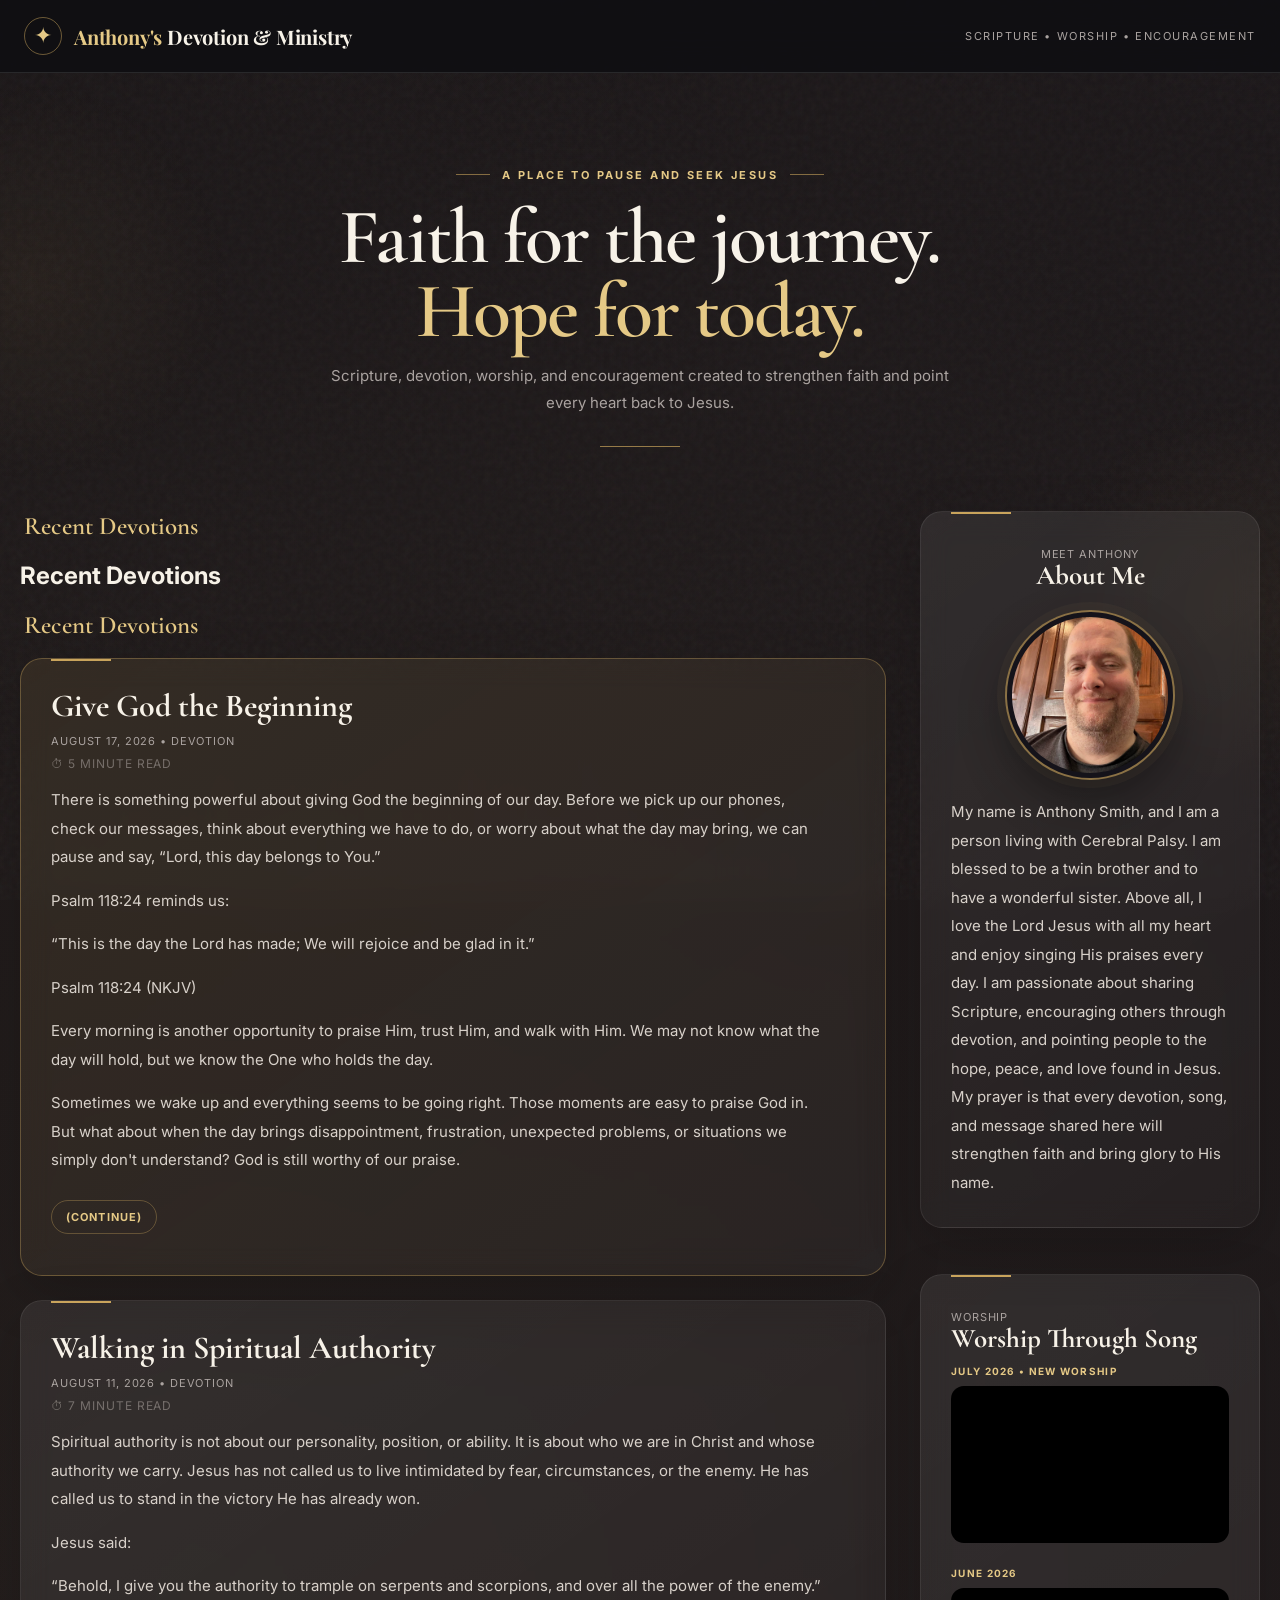
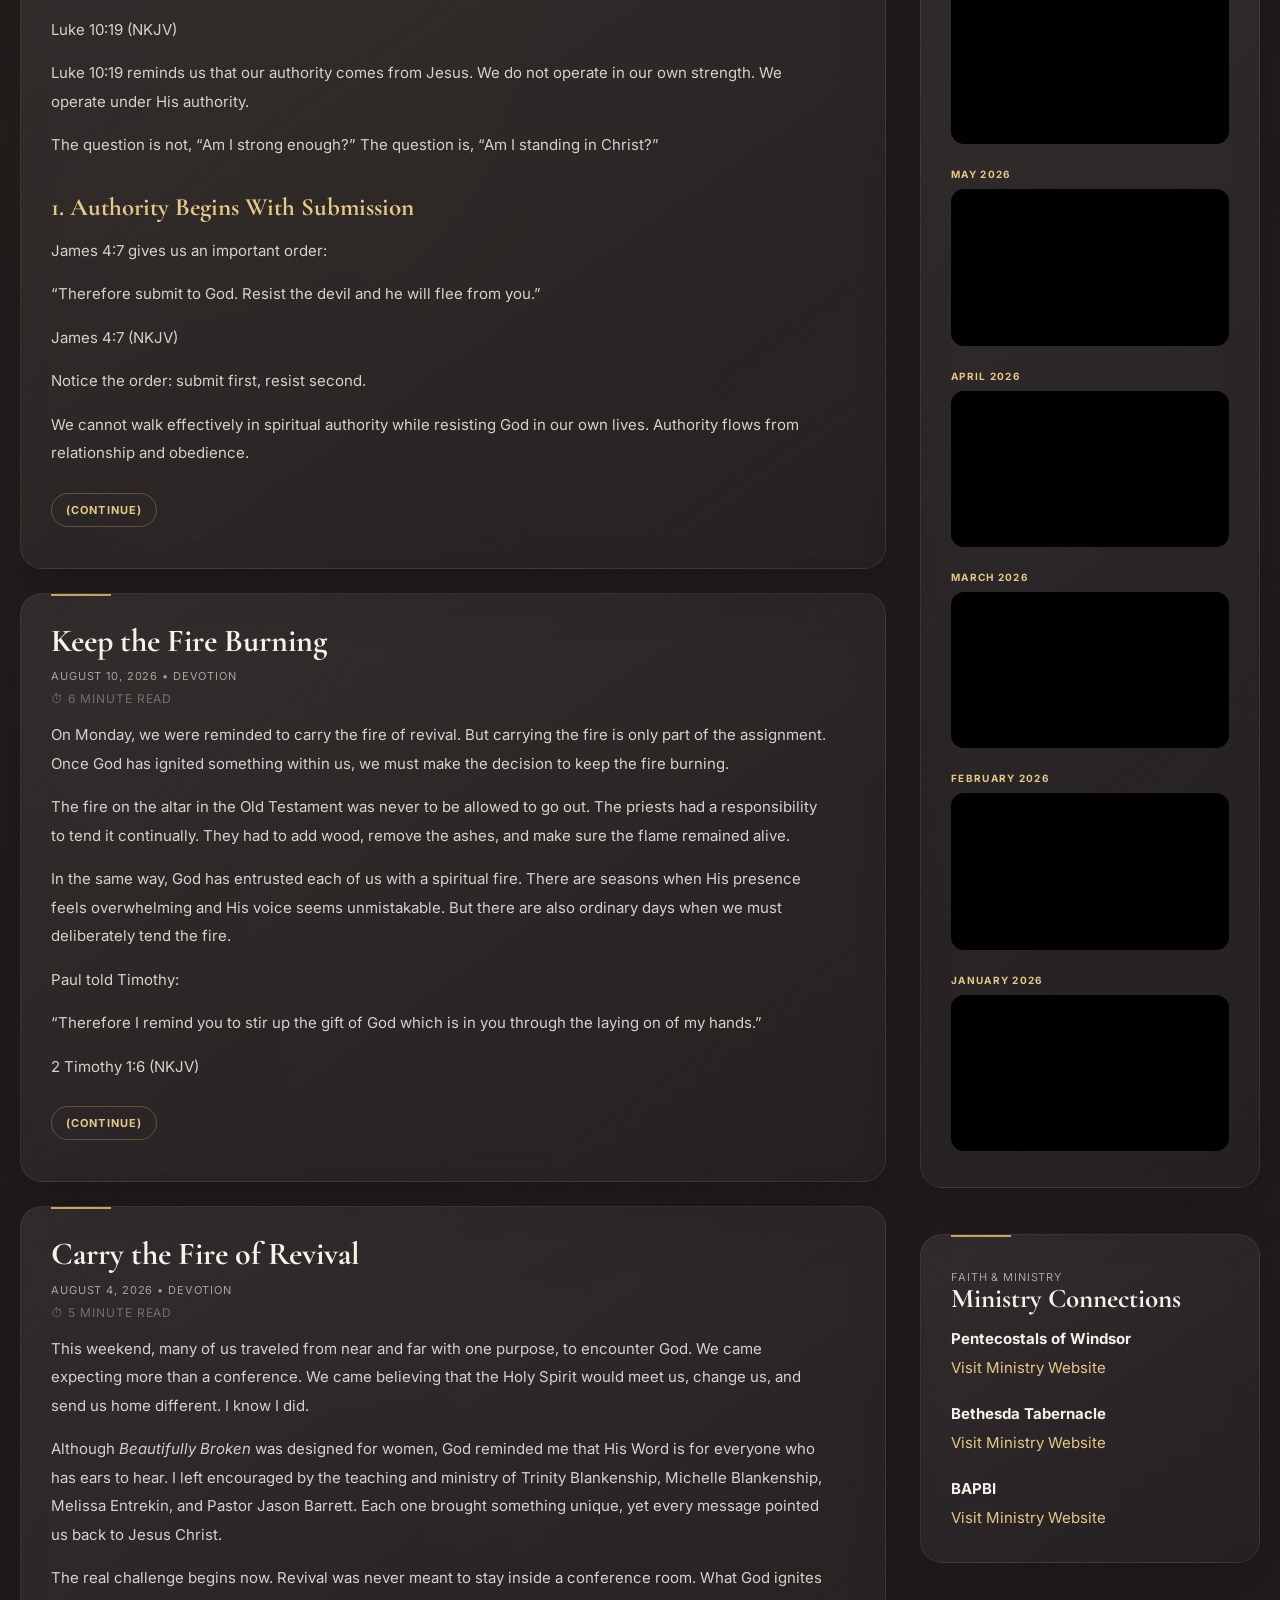
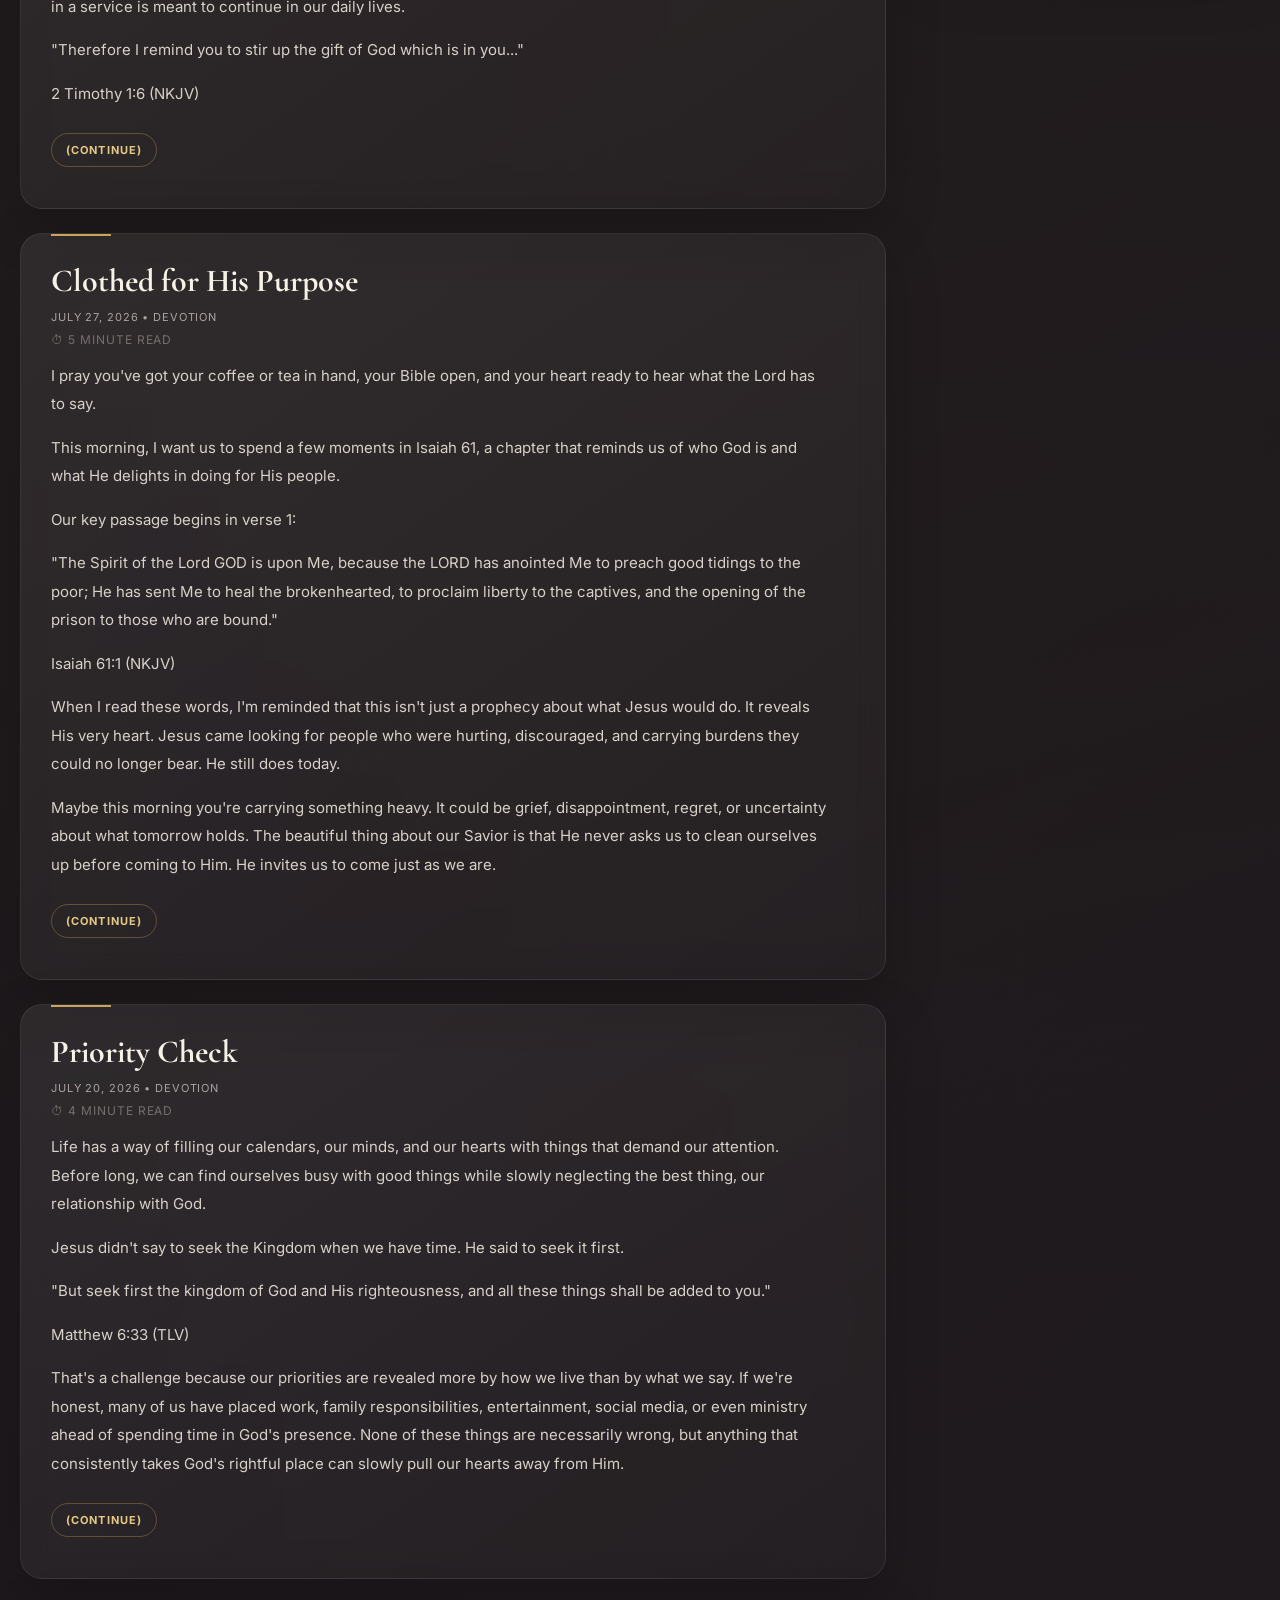
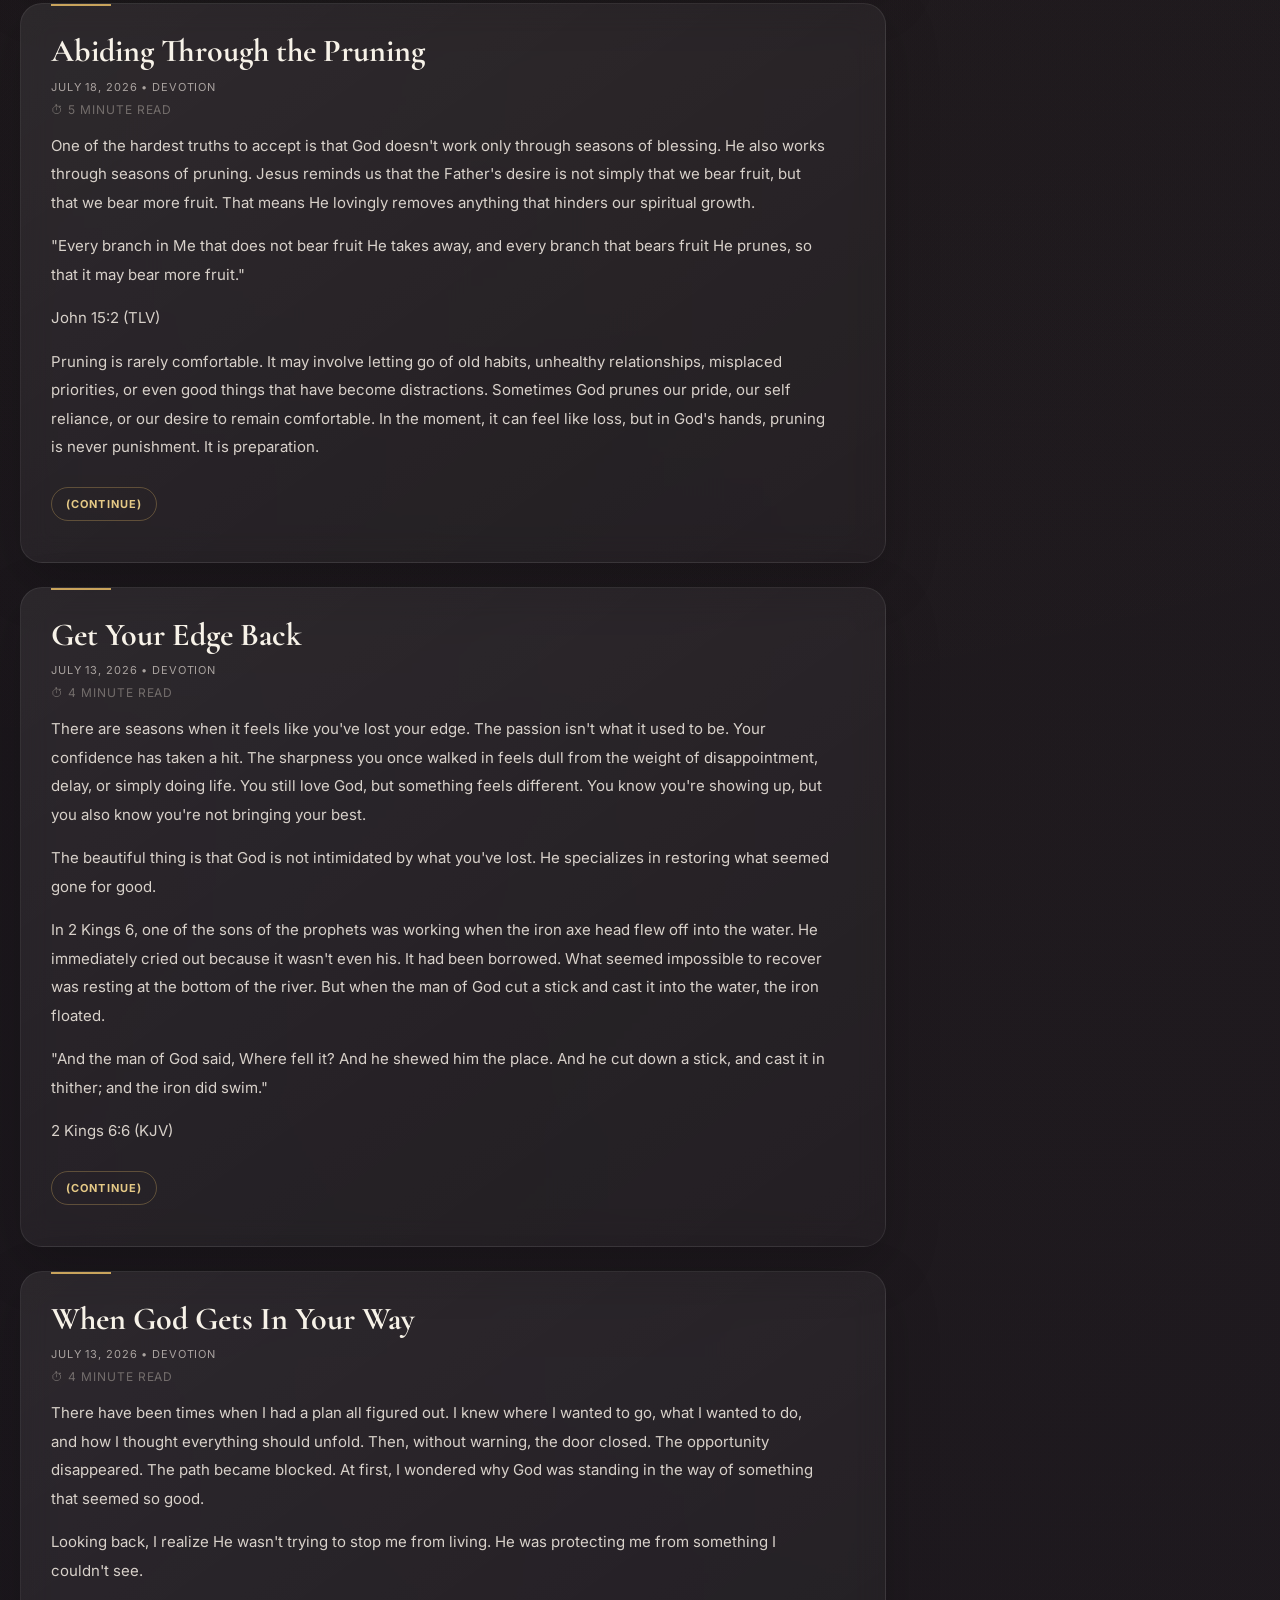
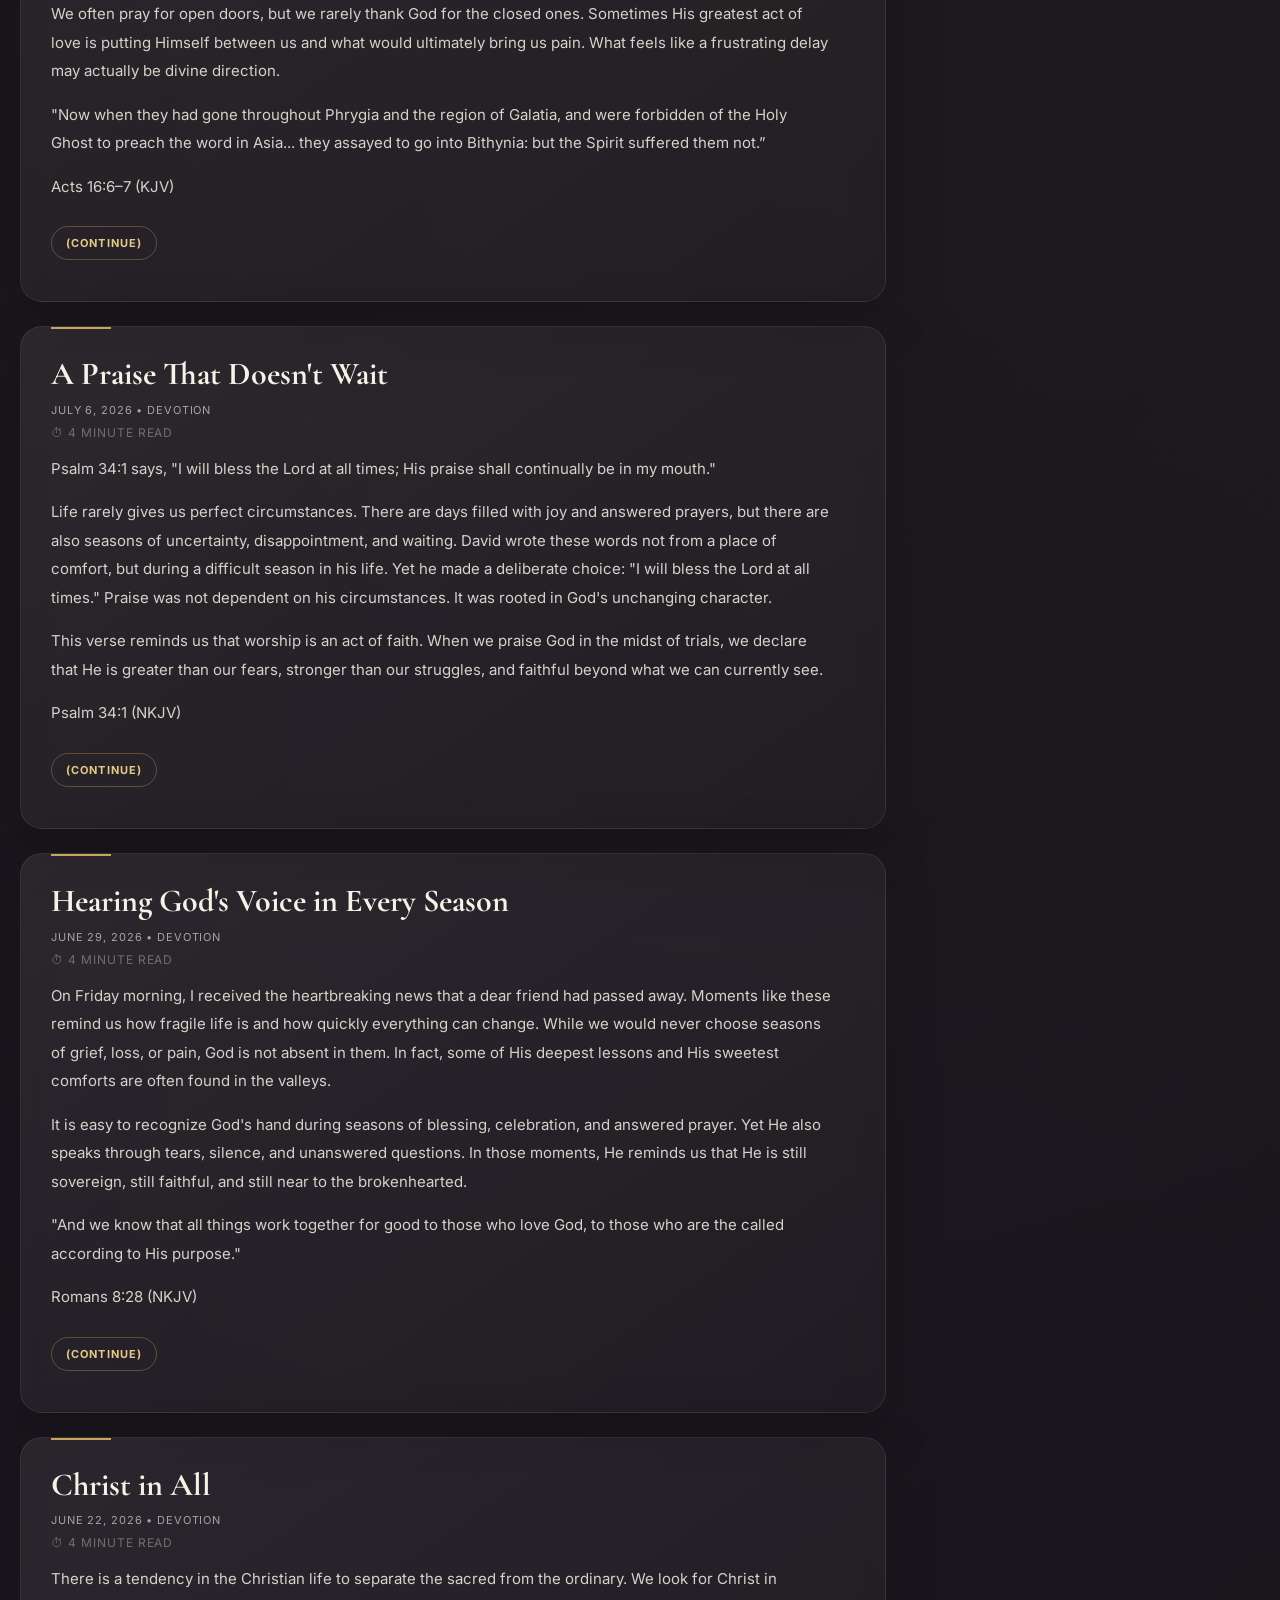
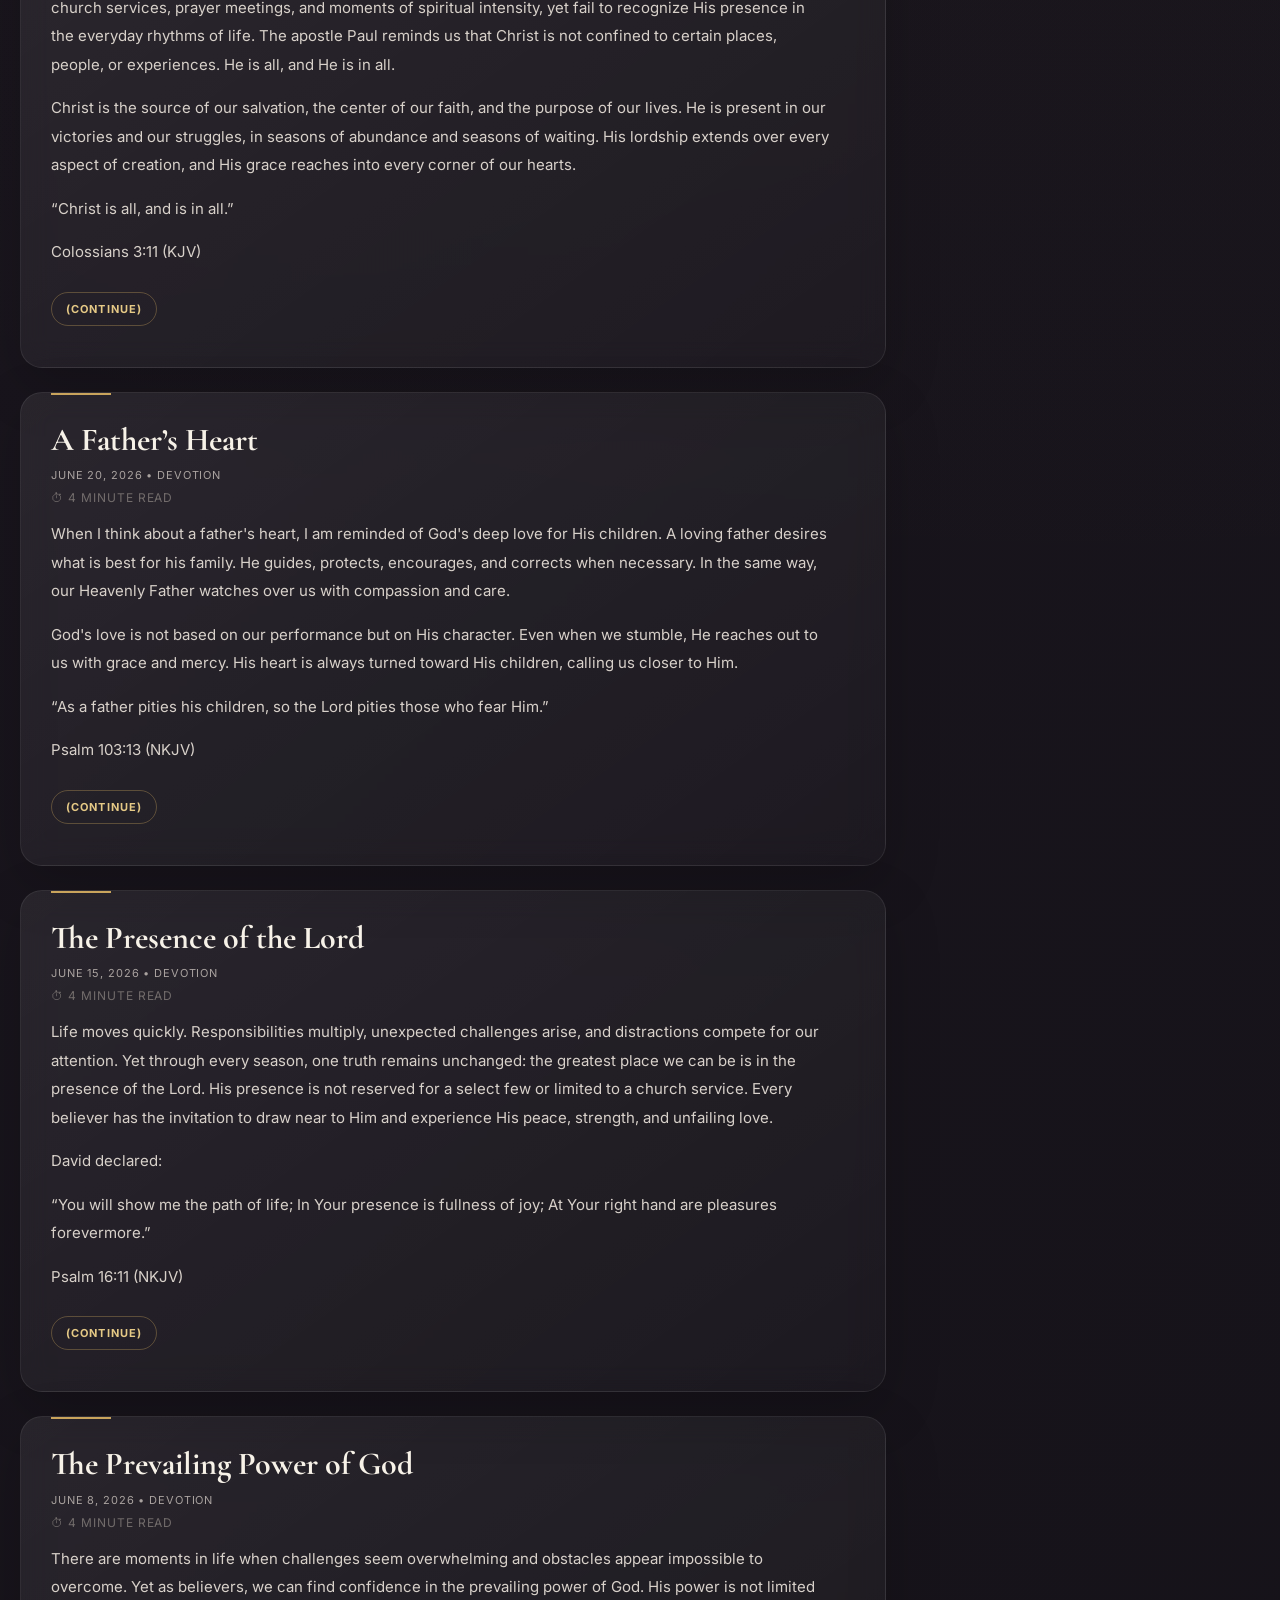
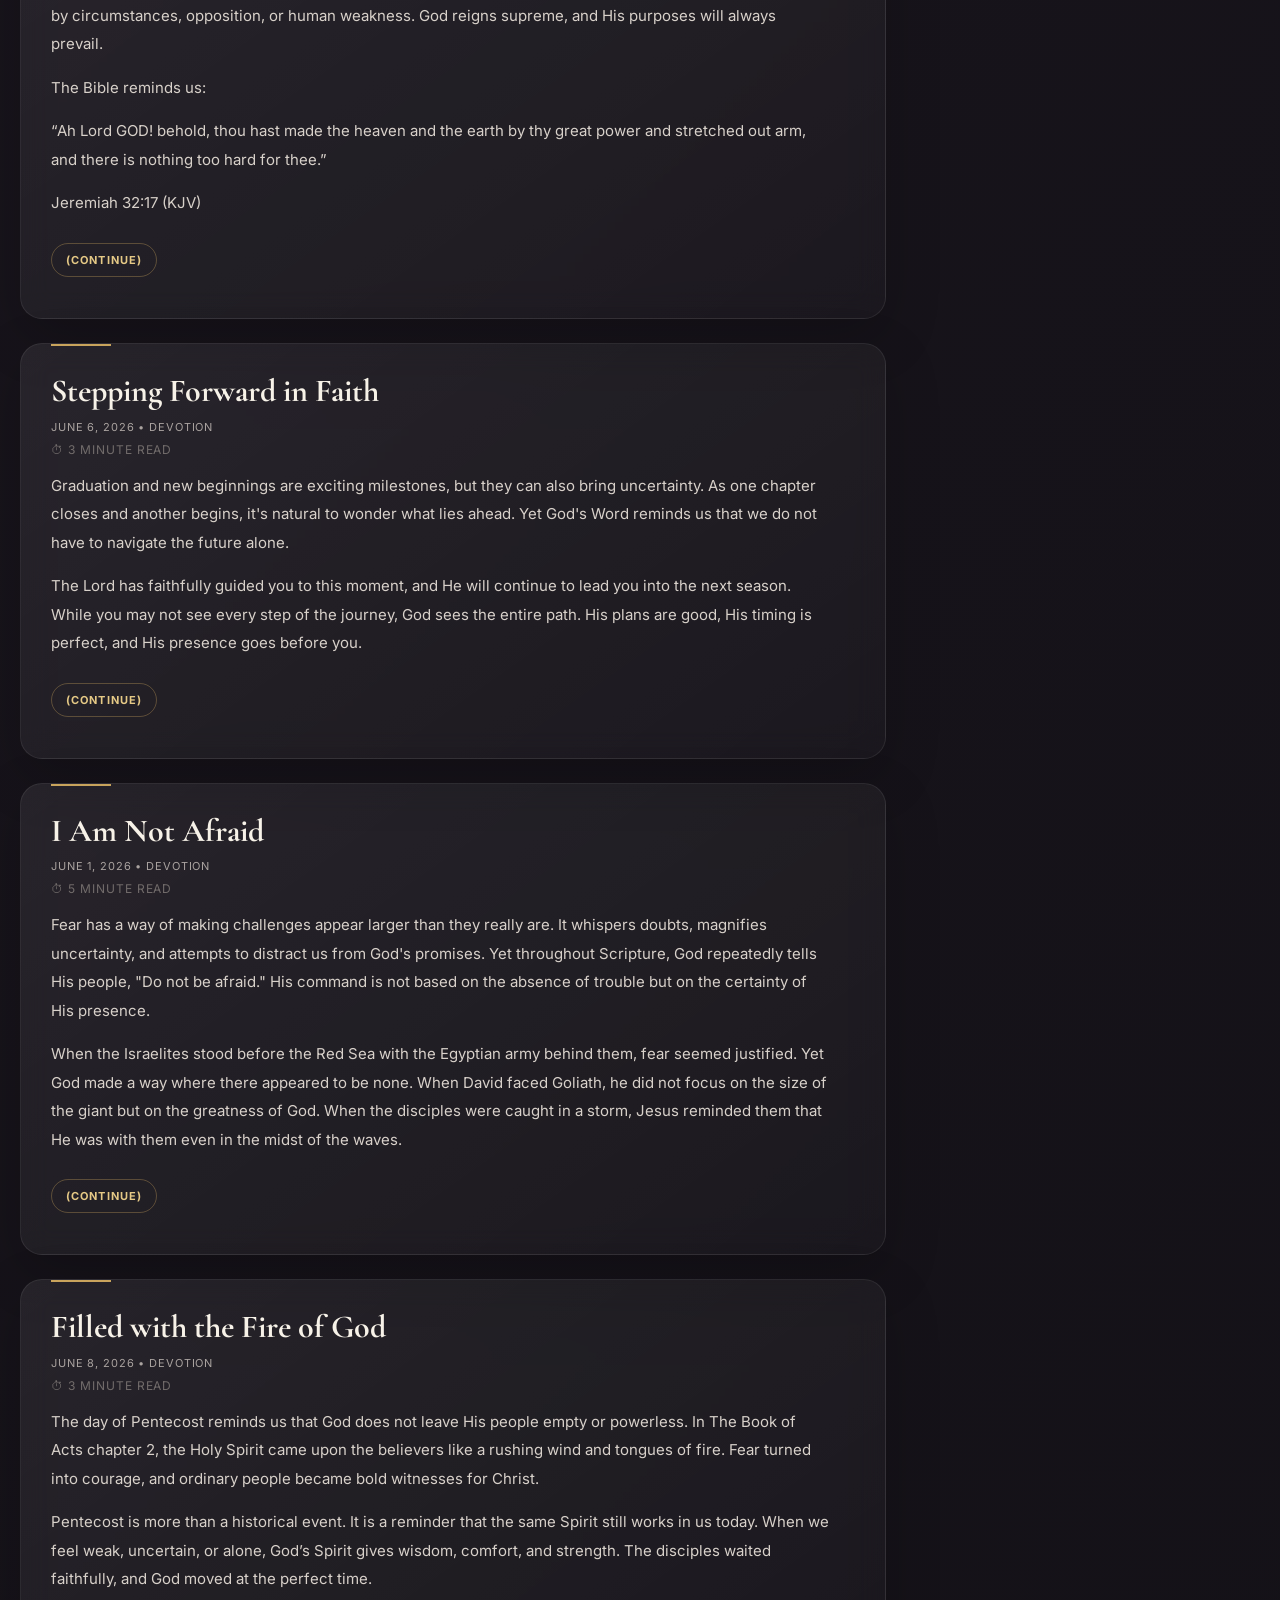
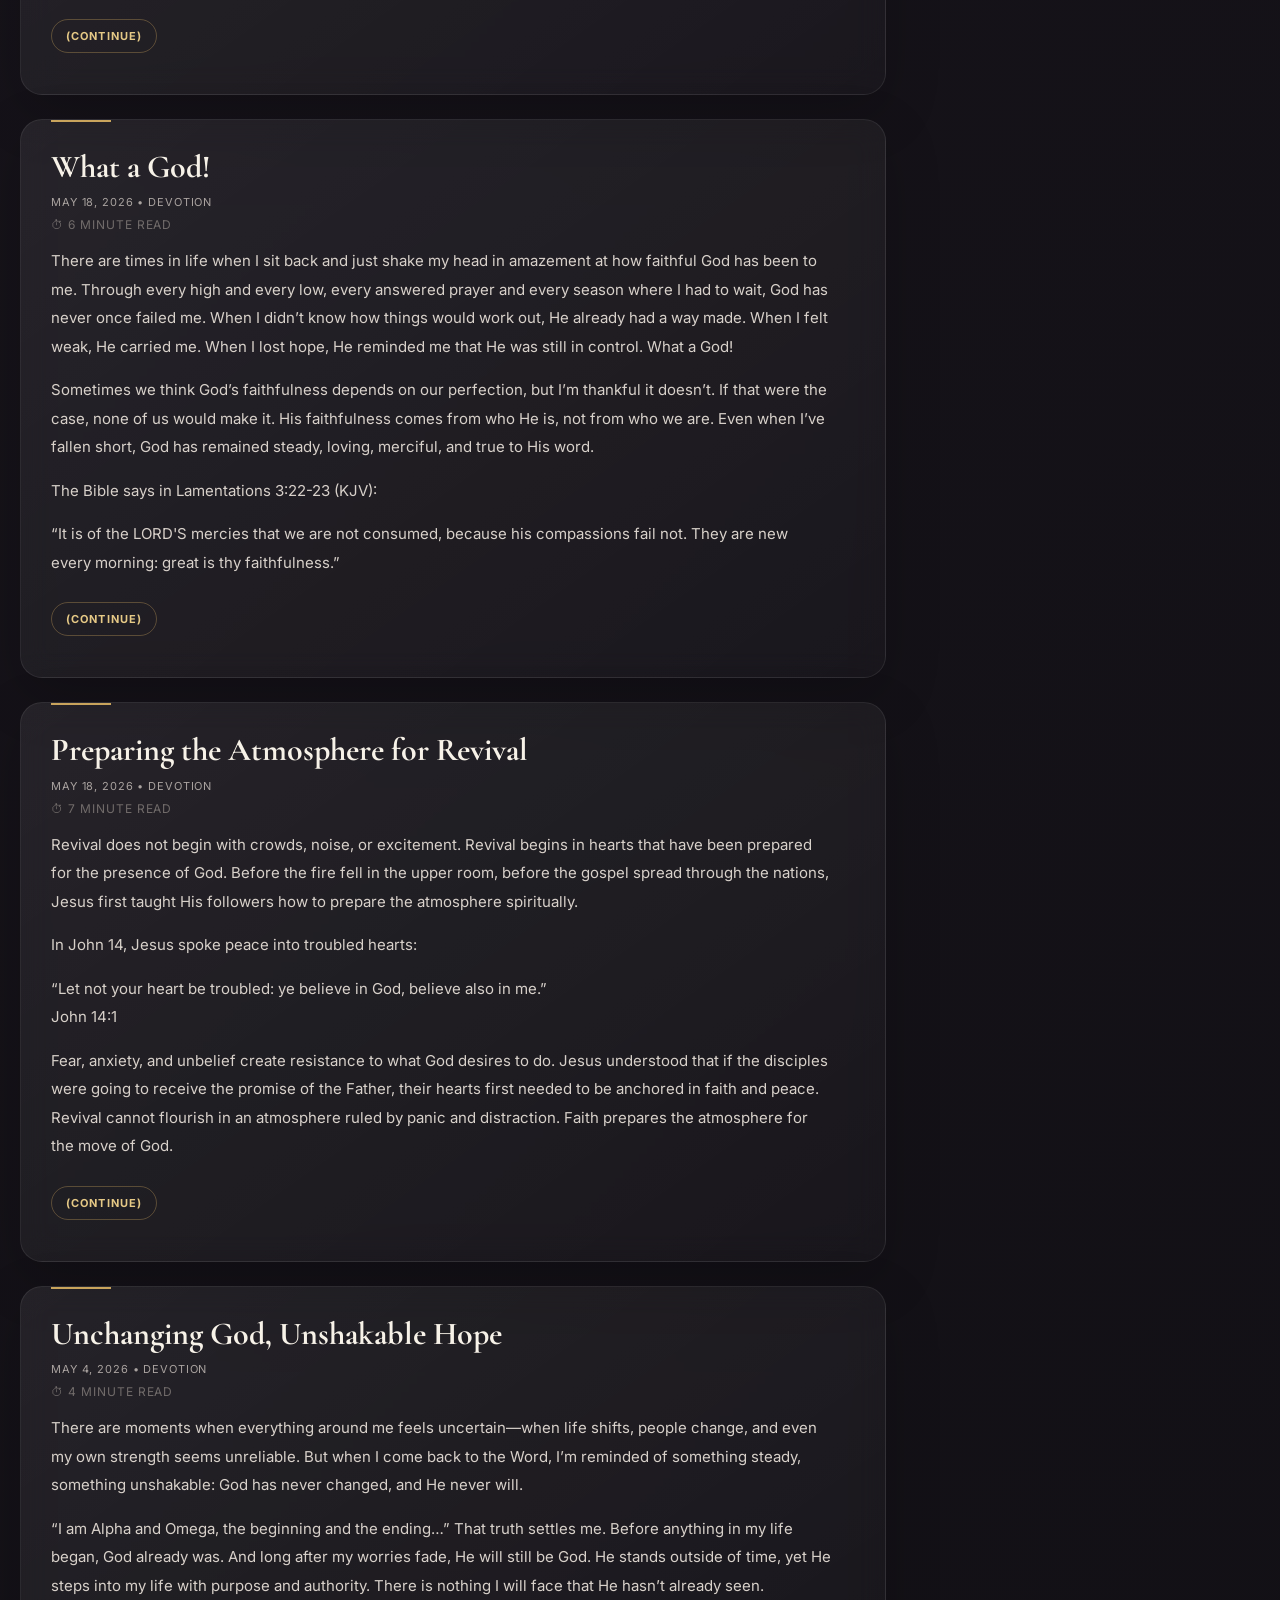
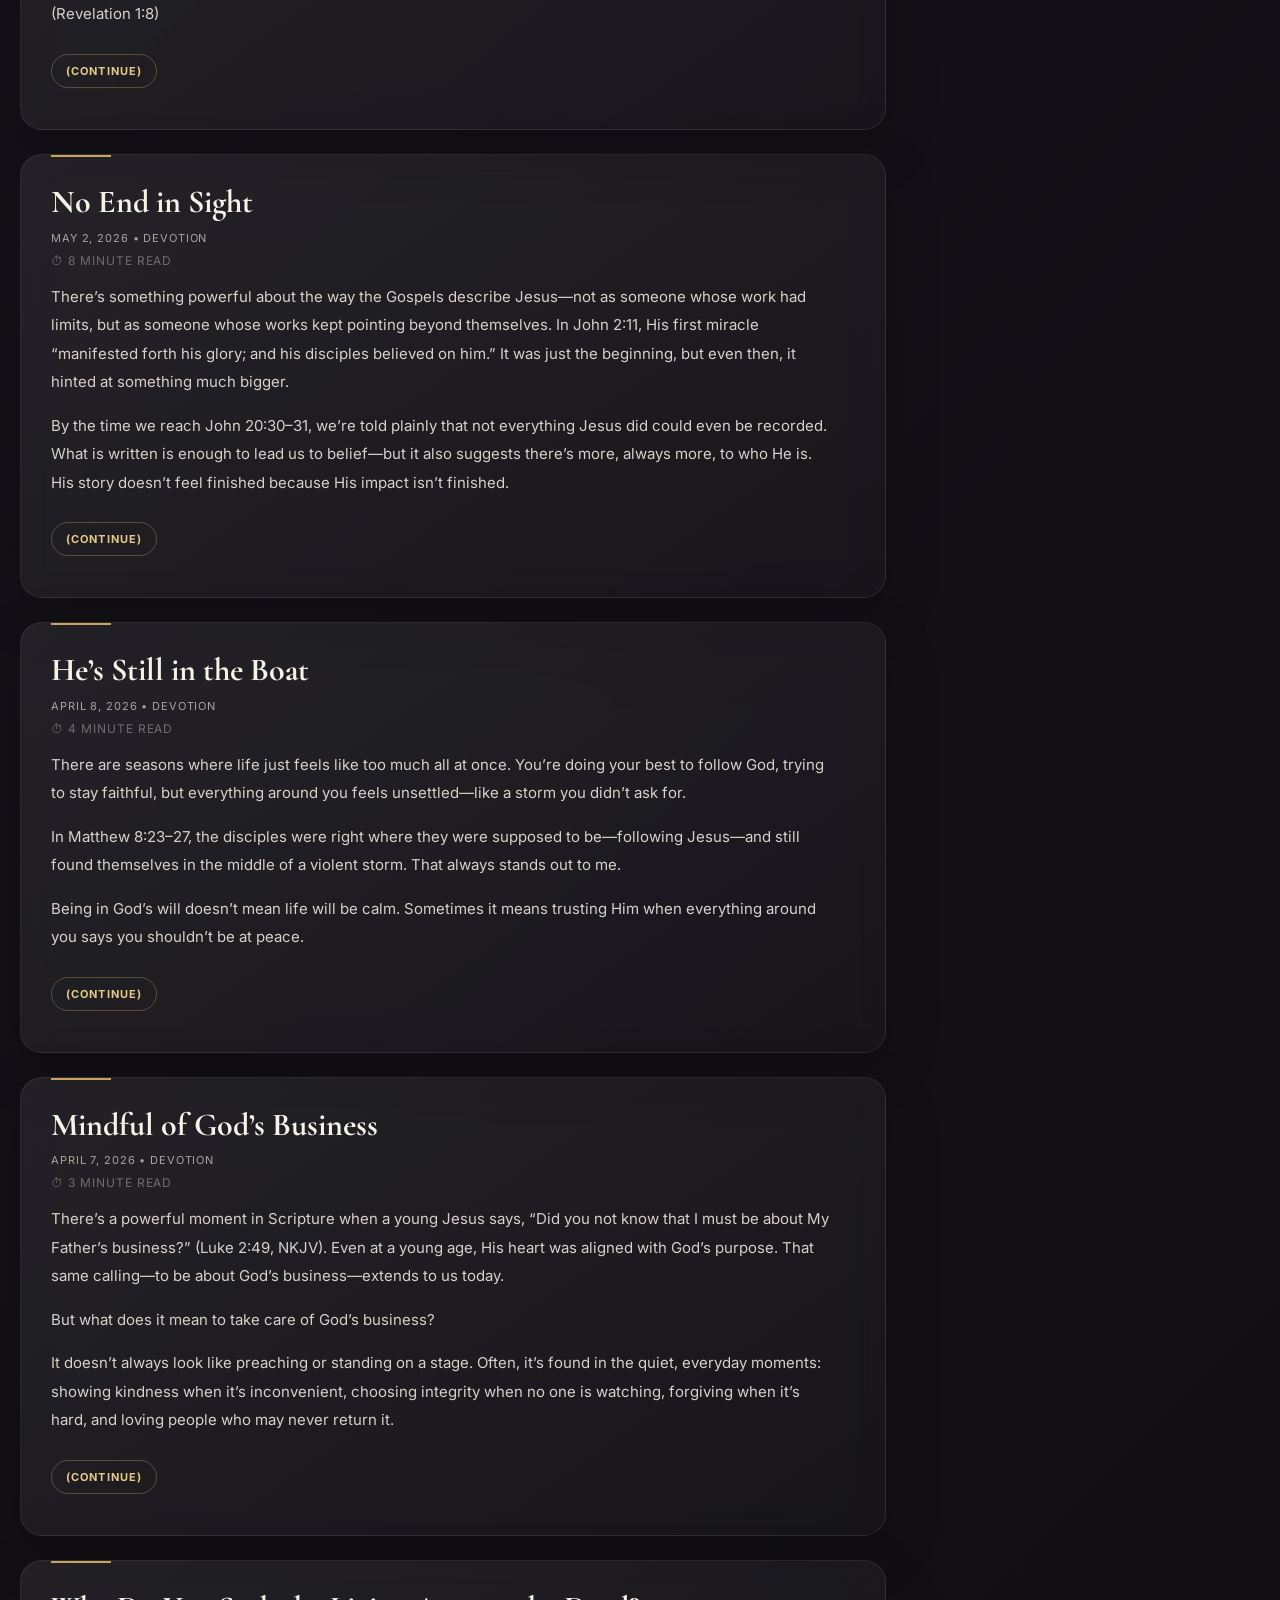
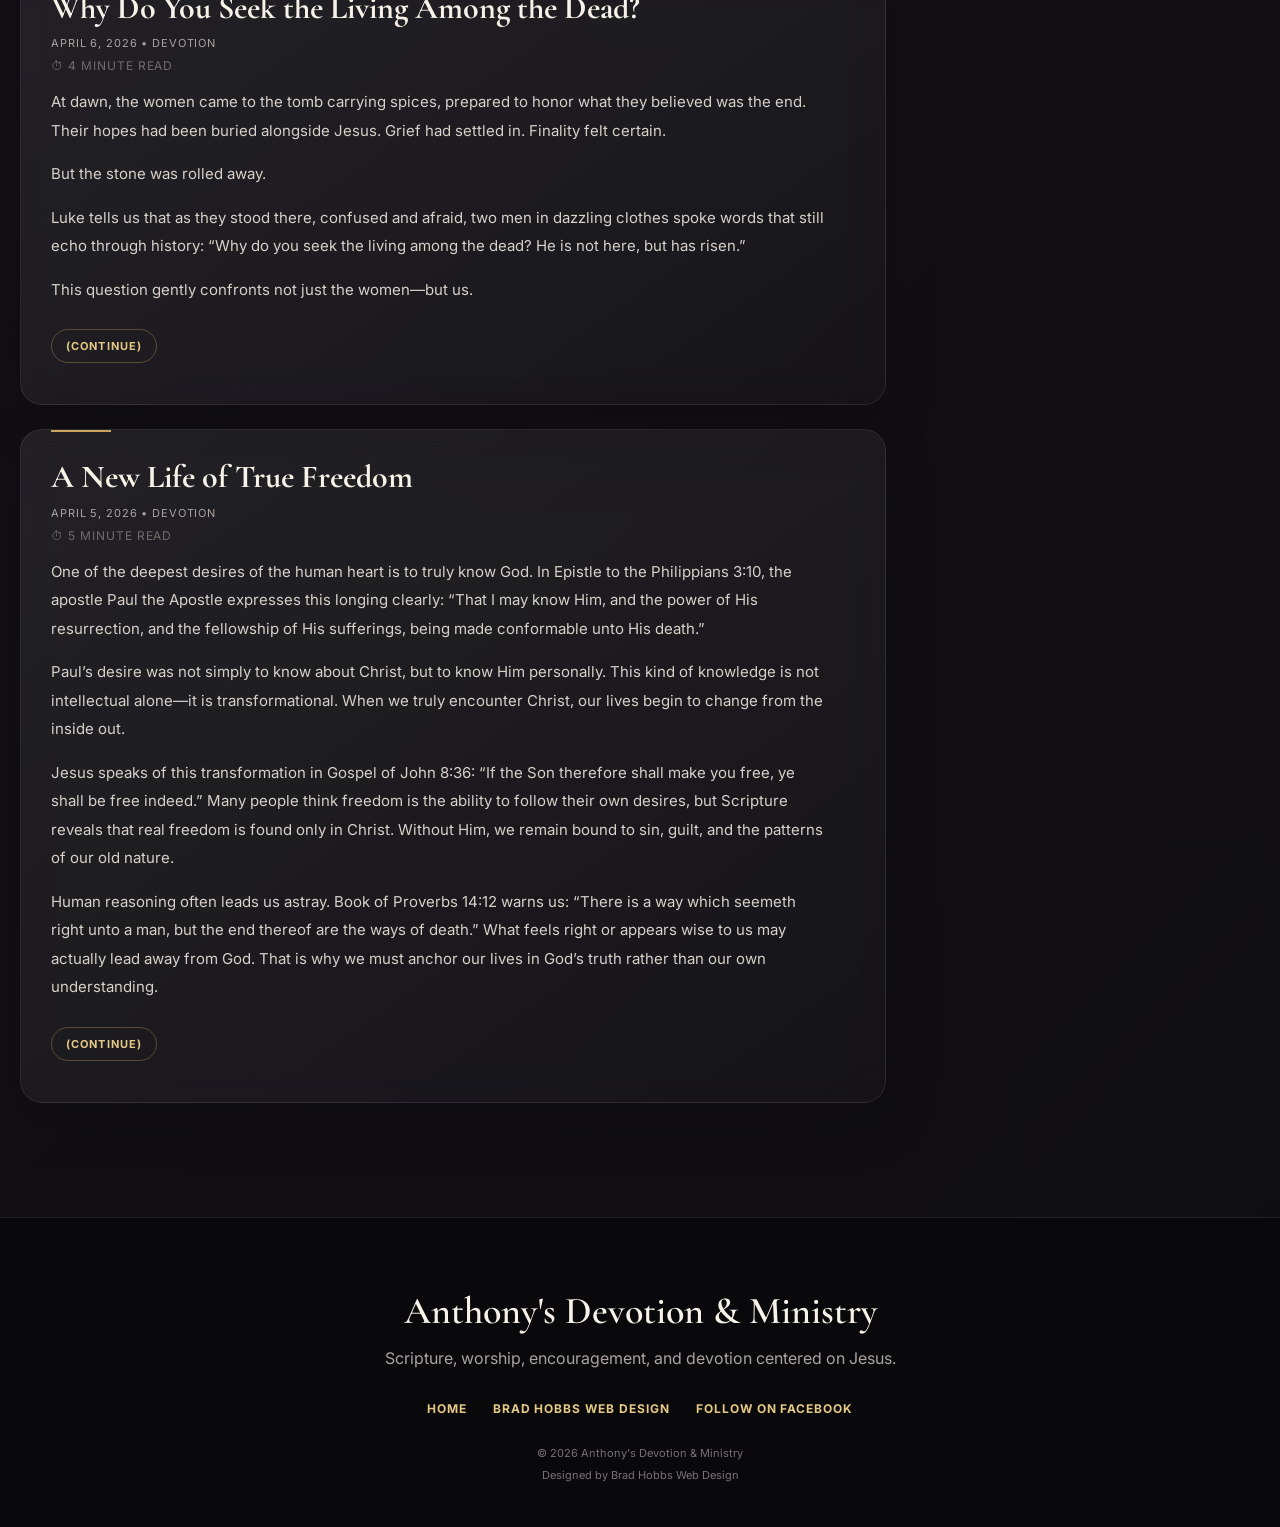
==== commit 14051773: "Make Recent Devotions heading a single HTML element" ====
--- a/index.html
+++ b/index.html
@@ -7,9 +7,7 @@
 <title>Anthony's Devotion & Ministry</title>
 <link rel="stylesheet" href="styles.css">
 </head>
-
 <body>
-
 <div id="progressBar"></div>
 <div class="particles" aria-hidden="true"></div>
 
@@ -31,13 +29,12 @@
 </header>
 
 <main class="container">
-
   <section class="posts" aria-label="Recent devotions">
+    <h2 class="sectionTitle">Recent Devotions</h2>
     <div id="devotions-container"></div>
   </section>
 
   <aside class="sidebar">
-
     <div class="card profile">
       <span class="metaLabel">Meet Anthony</span>
       <h3>About Me</h3>
@@ -52,32 +49,22 @@
     <div class="card connections">
       <span class="metaLabel">Faith & Ministry</span>
       <h3>Ministry Connections</h3>
-
-      <p><strong>Pentecostals of Windsor</strong><br>
-      <a href="https://www.pentecostalsofwindsor.faith/" target="_blank" rel="noopener noreferrer">Visit Ministry Website</a></p>
-
-      <p><strong>Bethesda Tabernacle</strong><br>
-      <a href="https://www.mercyforyou.org" target="_blank" rel="noopener noreferrer">Visit Ministry Website</a></p>
-
-      <p><strong>BAPBI</strong><br>
-      <a href="https://www.bapbi.net" target="_blank" rel="noopener noreferrer">Visit Ministry Website</a></p>
+      <p><strong>Pentecostals of Windsor</strong><br><a href="https://www.pentecostalsofwindsor.faith/" target="_blank" rel="noopener noreferrer">Visit Ministry Website</a></p>
+      <p><strong>Bethesda Tabernacle</strong><br><a href="https://www.mercyforyou.org" target="_blank" rel="noopener noreferrer">Visit Ministry Website</a></p>
+      <p><strong>BAPBI</strong><br><a href="https://www.bapbi.net" target="_blank" rel="noopener noreferrer">Visit Ministry Website</a></p>
     </div>
-
   </aside>
-
 </main>
 
 <footer class="siteFooter">
   <div class="footerInner">
     <div class="footerBrand">Anthony's Devotion & Ministry</div>
     <p class="footerText">Scripture, worship, encouragement, and devotion centered on Jesus.</p>
-
     <div class="footerLinks">
       <a href="https://brad-hobbswd.github.io/anthony-blog-devotion/">Home</a>
       <a href="https://brad-hobbswd.github.io/brad-hobbswd/">Brad Hobbs Web Design</a>
       <a href="https://www.facebook.com/profile.php?id=61580865290507" target="_blank" rel="noopener noreferrer">Follow on Facebook</a>
     </div>
-
     <p class="copyright">© <span id="year"></span> Anthony's Devotion & Ministry</p>
     <p class="credit">Designed by Brad Hobbs Web Design</p>
   </div>
@@ -88,9 +75,13 @@
 
 function toggle(id, el) {
   const full = document.getElementById(id);
-  const hidden = full.style.display === 'none' || full.style.display === '';
-  full.style.display = hidden ? 'block' : 'none';
-  el.innerText = hidden ? '(Hide)' : '(Continue)';
+  if (full.style.display === 'none' || full.style.display === '') {
+    full.style.display = 'block';
+    el.innerText = '(Hide)';
+  } else {
+    full.style.display = 'none';
+    el.innerText = '(Continue)';
+  }
 }
 
 window.addEventListener('scroll', () => {
@@ -101,25 +92,14 @@
 });
 
 fetch('devotions.html')
-  .then(response => {
-    if (!response.ok) throw new Error('Unable to load devotions.');
-    return response.text();
-  })
-  .then(html => {
-    document.getElementById('devotions-container').innerHTML = html;
-  })
+  .then(response => response.text())
+  .then(html => { document.getElementById('devotions-container').innerHTML = html; })
   .catch(error => console.error('Error loading devotions:', error));
 
 fetch('worship.html')
-  .then(response => {
-    if (!response.ok) throw new Error('Unable to load worship.');
-    return response.text();
-  })
-  .then(html => {
-    document.getElementById('worship-container').innerHTML = html;
-  })
+  .then(response => response.text())
+  .then(html => { document.getElementById('worship-container').innerHTML = html; })
   .catch(error => console.error('Error loading worship:', error));
 </script>
-
 </body>
 </html>
--- a/styles.css
+++ b/styles.css
@@ -15,429 +15,68 @@
 }
 
 * { box-sizing: border-box; }
-
 html { scroll-behavior: smooth; }
-
-body {
-  margin: 0;
-  color: var(--cream);
-  font-family: Inter, sans-serif;
-  background:
-    radial-gradient(circle at 15% 10%, rgba(201,164,92,.12), transparent 28%),
-    radial-gradient(circle at 85% 35%, rgba(113,83,126,.13), transparent 30%),
-    linear-gradient(135deg, #100e14 0%, #19151d 48%, #0f0e12 100%);
-  min-height: 100vh;
-}
-
-body::before {
-  content: "";
-  position: fixed;
-  inset: 0;
-  pointer-events: none;
-  opacity: .045;
-  background-image: url("data:image/svg+xml,%3Csvg viewBox='0 0 180 180' xmlns='http://www.w3.org/2000/svg'%3E%3Cfilter id='n'%3E%3CfeTurbulence type='fractalNoise' baseFrequency='.8' numOctaves='4' stitchTiles='stitch'/%3E%3C/filter%3E%3Crect width='100%25' height='100%25' filter='url(%23n)' opacity='.8'/%3E%3C/svg%3E");
-  z-index: -1;
-}
-
+body { margin: 0; color: var(--cream); font-family: Inter, sans-serif; background: radial-gradient(circle at 15% 10%, rgba(201,164,92,.10), transparent 28%), radial-gradient(circle at 85% 35%, rgba(201,164,92,.045), transparent 30%), linear-gradient(135deg, #100e14 0%, #19151d 48%, #0f0e12 100%); min-height: 100vh; }
+body::before { content: ""; position: fixed; inset: 0; pointer-events: none; opacity: .045; background-image: url("data:image/svg+xml,%3Csvg viewBox='0 0 180 180' xmlns='http://www.w3.org/2000/svg'%3E%3Cfilter id='n'%3E%3CfeTurbulence type='fractalNoise' baseFrequency='.8' numOctaves='4' stitchTiles='stitch'/%3E%3C/filter%3E%3Crect width='100%25' height='100%25' filter='url(%23n)' opacity='.8'/%3E%3C/svg%3E"); z-index: -1; }
 ::selection { background: var(--gold); color: var(--ink); }
-
-a {
-  color: var(--gold-light);
-  text-decoration: none;
-  transition: color .25s ease, opacity .25s ease;
-}
-
+a { color: var(--gold-light); text-decoration: none; transition: color .25s ease, opacity .25s ease; }
 a:hover { color: var(--white); }
-
-#progressBar {
-  position: fixed;
-  top: 0;
-  left: 0;
-  width: 0;
-  height: 3px;
-  background: linear-gradient(90deg, var(--gold), var(--gold-light));
-  z-index: 9999;
-  box-shadow: 0 0 18px rgba(201,164,92,.55);
-}
-
-.particles {
-  position: fixed;
-  inset: 0;
-  overflow: hidden;
-  pointer-events: none;
-  z-index: -1;
-}
-
-.particles::before,
-.particles::after {
-  content: "";
-  position: absolute;
-  width: 420px;
-  height: 420px;
-  border-radius: 50%;
-  background: radial-gradient(circle, rgba(201,164,92,.08), transparent 68%);
-  animation: floatGlow 22s infinite ease-in-out;
-}
-
+#progressBar { position: fixed; top: 0; left: 0; width: 0; height: 3px; background: linear-gradient(90deg, var(--gold), var(--gold-light)); z-index: 9999; box-shadow: 0 0 18px rgba(201,164,92,.55); }
+.particles { position: fixed; inset: 0; overflow: hidden; pointer-events: none; z-index: -1; }
+.particles::before,.particles::after { content: ""; position: absolute; width: 420px; height: 420px; border-radius: 50%; background: radial-gradient(circle, rgba(201,164,92,.06), transparent 68%); animation: floatGlow 22s infinite ease-in-out; }
 .particles::before { top: 8%; left: -180px; }
 .particles::after { right: -180px; bottom: 10%; animation-delay: -11s; }
-
-@keyframes floatGlow {
-  0%, 100% { transform: translate3d(0,0,0) scale(1); }
-  50% { transform: translate3d(90px,-50px,0) scale(1.08); }
-}
-
-nav {
-  position: sticky;
-  top: 0;
-  z-index: 1000;
-  padding: 17px 24px;
-  background: rgba(15,14,18,.86);
-  border-bottom: 1px solid var(--line);
-  backdrop-filter: blur(18px);
-}
-
-.navInner {
-  max-width: 1240px;
-  margin: auto;
-  display: flex;
-  align-items: center;
-  justify-content: space-between;
-  gap: 20px;
-}
-
-.navBrand {
-  display: flex;
-  align-items: center;
-  gap: 12px;
-}
-
-.navMark {
-  width: 38px;
-  height: 38px;
-  display: grid;
-  place-items: center;
-  border: 1px solid rgba(201,164,92,.5);
-  border-radius: 50%;
-  color: var(--gold-light);
-  font-family: 'Cormorant Garamond', serif;
-  font-size: 22px;
-}
-
-nav h1 {
-  margin: 0;
-  font-family: 'Playfair Display', serif;
-  font-size: 20px;
-  letter-spacing: -.01em;
-}
-
+@keyframes floatGlow { 0%,100% { transform: translate3d(0,0,0) scale(1); } 50% { transform: translate3d(90px,-50px,0) scale(1.08); } }
+nav { position: sticky; top: 0; z-index: 1000; padding: 17px 24px; background: rgba(15,14,18,.86); border-bottom: 1px solid var(--line); backdrop-filter: blur(18px); }
+.navInner { max-width: 1240px; margin: auto; display: flex; align-items: center; justify-content: space-between; gap: 20px; }
+.navBrand { display: flex; align-items: center; gap: 12px; }
+.navMark { width: 38px; height: 38px; display: grid; place-items: center; border: 1px solid rgba(201,164,92,.5); border-radius: 50%; color: var(--gold-light); font-family: 'Cormorant Garamond', serif; font-size: 22px; }
+nav h1 { margin: 0; font-family: 'Playfair Display', serif; font-size: 20px; letter-spacing: -.01em; }
 nav h1 span { color: var(--gold-light); }
-
-.navTag {
-  color: var(--muted);
-  font-size: 11px;
-  letter-spacing: .14em;
-  text-transform: uppercase;
-}
-
-.hero {
-  max-width: 1240px;
-  margin: auto;
-  padding: 86px 24px 64px;
-  text-align: center;
-}
-
-.heroEyebrow {
-  display: inline-flex;
-  align-items: center;
-  gap: 12px;
-  color: var(--gold-light);
-  font-size: 11px;
-  font-weight: 700;
-  letter-spacing: .22em;
-  text-transform: uppercase;
-}
-
-.heroEyebrow::before,
-.heroEyebrow::after {
-  content: "";
-  width: 34px;
-  height: 1px;
-  background: rgba(201,164,92,.6);
-}
-
-.hero h2 {
-  max-width: 850px;
-  margin: 18px auto 14px;
-  font-family: 'Cormorant Garamond', serif;
-  font-size: clamp(46px, 7vw, 78px);
-  line-height: .95;
-  font-weight: 600;
-  letter-spacing: -.025em;
-}
-
+.navTag { color: var(--muted); font-size: 11px; letter-spacing: .14em; text-transform: uppercase; }
+.hero { max-width: 1240px; margin: auto; padding: 86px 24px 64px; text-align: center; }
+.heroEyebrow { display: inline-flex; align-items: center; gap: 12px; color: var(--gold-light); font-size: 11px; font-weight: 700; letter-spacing: .22em; text-transform: uppercase; }
+.heroEyebrow::before,.heroEyebrow::after { content: ""; width: 34px; height: 1px; background: rgba(201,164,92,.6); }
+.hero h2 { max-width: 850px; margin: 18px auto 14px; font-family: 'Cormorant Garamond',serif; font-size: clamp(46px,7vw,78px); line-height: .95; font-weight: 600; letter-spacing: -.025em; }
 .hero h2 span { color: var(--gold-light); }
-
-.hero p {
-  max-width: 650px;
-  margin: 0 auto;
-  color: var(--muted);
-  font-size: 15px;
-  line-height: 1.8;
-}
-
-.heroRule {
-  width: 80px;
-  height: 1px;
-  margin: 30px auto 0;
-  background: var(--gold);
-  opacity: .7;
-}
-
-.container {
-  width: min(1240px, calc(100% - 40px));
-  margin: auto;
-  display: grid;
-  grid-template-columns: minmax(0, 1fr) 340px;
-  gap: 34px;
-  align-items: start;
-}
-
+.hero p { max-width: 650px; margin: 0 auto; color: var(--muted); font-size: 15px; line-height: 1.8; }
+.heroRule { width: 80px; height: 1px; margin: 30px auto 0; background: var(--gold); opacity: .7; }
+.container { width: min(1240px,calc(100% - 40px)); margin: auto; display: grid; grid-template-columns: minmax(0,1fr) 340px; gap: 34px; align-items: start; }
 .posts { min-width: 0; }
-
-.posts::before {
-  content: "Recent Devotions";
-  display: block;
-  margin: 0 0 18px 4px;
-  color: var(--gold-light);
-  font-family: 'Cormorant Garamond', serif;
-  font-size: 25px;
-  font-weight: 600;
-}
-
-.sidebar {
-  display: flex;
-  flex-direction: column;
-  gap: 22px;
-  position: sticky;
-  top: 86px;
-}
-
-.post,
-.card {
-  position: relative;
-  overflow: hidden;
-  padding: 30px;
-  margin-bottom: 24px;
-  border: 1px solid rgba(255,255,255,.08);
-  border-radius: var(--radius);
-  background: linear-gradient(145deg, rgba(255,255,255,.075), rgba(255,255,255,.025));
-  box-shadow: 0 18px 55px rgba(0,0,0,.18);
-  backdrop-filter: blur(14px);
-}
-
-.post::before,
-.card::before {
-  content: "";
-  position: absolute;
-  top: 0;
-  left: 30px;
-  width: 60px;
-  height: 2px;
-  background: var(--gold);
-}
-
-.post:hover,
-.card:hover {
-  border-color: rgba(201,164,92,.28);
-  box-shadow: var(--shadow);
-  transform: translateY(-3px);
-  transition: .3s ease;
-}
-
-.post:first-child {
-  border-color: rgba(201,164,92,.38);
-  background: linear-gradient(145deg, rgba(201,164,92,.11), rgba(255,255,255,.035));
-}
-
-.post h3,
-.card h3 {
-  margin: 0 0 12px;
-  color: var(--cream);
-  font-family: 'Cormorant Garamond', serif;
-  font-size: 32px;
-  line-height: 1.05;
-}
-
+.posts::before { content: "Recent Devotions"; display: block; margin: 0 0 18px 4px; color: var(--gold-light); font-family: 'Cormorant Garamond',serif; font-size: 25px; font-weight: 600; }
+.posts > .posts::before { display: none; }
+.sidebar { display: flex; flex-direction: column; gap: 22px; position: sticky; top: 86px; }
+.post,.card { position: relative; overflow: hidden; padding: 30px; margin-bottom: 24px; border: 1px solid rgba(255,255,255,.08); border-radius: var(--radius); background: linear-gradient(145deg,rgba(255,255,255,.075),rgba(255,255,255,.025)); box-shadow: 0 18px 55px rgba(0,0,0,.18); backdrop-filter: blur(14px); }
+.post::before,.card::before { content: ""; position: absolute; top: 0; left: 30px; width: 60px; height: 2px; background: var(--gold); }
+.post:hover,.card:hover { border-color: rgba(201,164,92,.28); box-shadow: var(--shadow); transform: translateY(-3px); transition: .3s ease; }
+.post:first-child { border-color: rgba(201,164,92,.38); background: linear-gradient(145deg,rgba(201,164,92,.11),rgba(255,255,255,.035)); }
+.post h3,.card h3 { margin: 0 0 12px; color: var(--cream); font-family: 'Cormorant Garamond',serif; font-size: 32px; line-height: 1.05; }
 .card h3 { font-size: 27px; }
-
-.date,
-.readTime,
-.metaLabel {
-  color: var(--muted);
-  font-size: 11px;
-  letter-spacing: .08em;
-  text-transform: uppercase;
-}
-
+.date,.readTime,.metaLabel { color: var(--muted); font-size: 11px; letter-spacing: .08em; text-transform: uppercase; }
 .date { margin: 0 0 8px; }
-
-.readTime {
-  margin: 0 0 22px;
-  color: var(--gold-light);
-}
-
+.readTime { margin: 0 0 22px; color: #928b87 !important; }
 .post-content { max-width: 780px; }
-
-.post-content p,
-.profile p,
-.card p {
-  color: #d8d1ca;
-  font-size: 15px;
-  line-height: 1.9;
-}
-
-.post-content h4 {
-  margin: 32px 0 14px;
-  color: var(--gold-light);
-  font-family: 'Cormorant Garamond', serif;
-  font-size: 25px;
-  text-align: left;
-}
-
-.toggle {
-  display: inline-block;
-  margin-top: 10px;
-  padding: 9px 14px;
-  border: 1px solid rgba(201,164,92,.35);
-  border-radius: 999px;
-  color: var(--gold-light);
-  font-size: 11px;
-  font-weight: 700;
-  letter-spacing: .1em;
-  text-transform: uppercase;
-  cursor: pointer;
-}
-
+.post-content p,.profile p,.card p { color: #d8d1ca; font-size: 15px; line-height: 1.9; }
+.post-content h4 { margin: 32px 0 14px; color: var(--gold-light); font-family: 'Cormorant Garamond',serif; font-size: 25px; text-align: left; }
+.toggle { display: inline-block; margin-top: 10px; padding: 9px 14px; border: 1px solid rgba(201,164,92,.35); border-radius: 999px; color: var(--gold-light); font-size: 11px; font-weight: 700; letter-spacing: .1em; text-transform: uppercase; cursor: pointer; }
 .toggle:hover { background: rgba(201,164,92,.1); }
-
 .profile { text-align: center; }
-
-.profile img {
-  width: 170px;
-  height: 170px;
-  object-fit: cover;
-  display: block;
-  margin: 20px auto 18px;
-  border-radius: 50%;
-  border: 2px solid rgba(201,164,92,.65);
-  padding: 5px;
-  background: var(--ink);
-  box-shadow: 0 0 0 8px rgba(201,164,92,.05), 0 20px 45px rgba(0,0,0,.35);
-}
-
+.profile img { width: 170px; height: 170px; object-fit: cover; display: block; margin: 20px auto 18px; border-radius: 50%; border: 2px solid rgba(201,164,92,.65); padding: 5px; background: var(--ink); box-shadow: 0 0 0 8px rgba(201,164,92,.05),0 20px 45px rgba(0,0,0,.35); }
 .profile p { text-align: left; margin-bottom: 0; }
-
-.worshipGrid {
-  display: grid;
-  grid-template-columns: 1fr;
-  gap: 18px;
-}
-
+.worshipGrid { display: grid; grid-template-columns: 1fr; gap: 18px; }
 .worshipItem { margin-bottom: 6px; }
-
-.worshipDate {
-  display: block;
-  margin: 0 0 9px;
-  color: var(--gold-light);
-  font-size: 10px;
-  font-weight: 700;
-  letter-spacing: .13em;
-  text-transform: uppercase;
-}
-
-iframe {
-  display: block;
-  width: 100%;
-  aspect-ratio: 16 / 9;
-  height: auto;
-  border: 0;
-  border-radius: 13px;
-  background: #000;
-}
-
+.worshipDate { display: block; margin: 0 0 9px; color: var(--gold-light); font-size: 10px; font-weight: 700; letter-spacing: .13em; text-transform: uppercase; }
+iframe { display: block; width: 100%; aspect-ratio: 16/9; height: auto; border: 0; border-radius: 13px; background: #000; }
 .connections p { margin: 0 0 18px; }
 .connections p:last-child { margin-bottom: 0; }
-
 .connections strong { color: var(--cream); }
-
-.siteFooter {
-  margin-top: 90px;
-  padding: 70px 24px 45px;
-  text-align: center;
-  border-top: 1px solid var(--line);
-  background: rgba(7,7,9,.72);
-}
-
+.siteFooter { margin-top: 90px; padding: 70px 24px 45px; text-align: center; border-top: 1px solid var(--line); background: rgba(7,7,9,.72); }
 .footerInner { max-width: 900px; margin: auto; }
-
-.footerBrand {
-  color: var(--cream);
-  font-family: 'Cormorant Garamond', serif;
-  font-size: 38px;
-  font-weight: 600;
-}
-
-.footerText {
-  max-width: 600px;
-  margin: 10px auto 28px;
-  color: var(--muted);
-  line-height: 1.8;
-}
-
-.footerLinks {
-  display: flex;
-  justify-content: center;
-  gap: 26px;
-  flex-wrap: wrap;
-  margin-bottom: 30px;
-}
-
-.footerLinks a {
-  font-size: 12px;
-  font-weight: 700;
-  letter-spacing: .08em;
-  text-transform: uppercase;
-}
-
-.copyright,
-.credit {
-  margin: 8px 0 0;
-  color: #777174;
-  font-size: 11px;
-}
-
-@media (max-width: 950px) {
-  .container { grid-template-columns: 1fr; }
-  .sidebar { position: static; }
-}
-
-@media (max-width: 650px) {
-  nav { padding: 14px 16px; }
-  .navInner { justify-content: center; }
-  .navTag { display: none; }
-  nav h1 { font-size: 18px; }
-  .hero { padding: 62px 20px 45px; }
-  .hero h2 { font-size: 49px; }
-  .container { width: min(100% - 24px, 1240px); }
-  .post, .card { padding: 24px 20px; border-radius: 18px; }
-  .post::before, .card::before { left: 20px; }
-  .post h3 { font-size: 29px; }
-  .footerBrand { font-size: 31px; }
-  .footerLinks { flex-direction: column; gap: 13px; }
-}
-
-@media (prefers-reduced-motion: reduce) {
-  html { scroll-behavior: auto; }
-  *, *::before, *::after { animation-duration: .01ms !important; transition-duration: .01ms !important; }
-}
+.footerBrand { color: var(--cream); font-family: 'Cormorant Garamond',serif; font-size: 38px; font-weight: 600; }
+.footerText { max-width: 600px; margin: 10px auto 28px; color: var(--muted); line-height: 1.8; }
+.footerLinks { display: flex; justify-content: center; gap: 26px; flex-wrap: wrap; margin-bottom: 30px; }
+.footerLinks a { font-size: 12px; font-weight: 700; letter-spacing: .08em; text-transform: uppercase; }
+.copyright,.credit { margin: 8px 0 0; color: #777174; font-size: 11px; }
+@media (max-width:950px) { .container { grid-template-columns: 1fr; } .sidebar { position: static; } }
+@media (max-width:650px) { nav { padding: 14px 16px; } .navInner { justify-content: center; } .navTag { display: none; } nav h1 { font-size: 18px; } .hero { padding: 62px 20px 45px; } .hero h2 { font-size: 49px; } .container { width: min(100% - 24px,1240px); } .post,.card { padding: 24px 20px; border-radius: 18px; } .post::before,.card::before { left: 20px; } .post h3 { font-size: 29px; } .footerBrand { font-size: 31px; } .footerLinks { flex-direction: column; gap: 13px; } }
+@media (prefers-reduced-motion:reduce) { html { scroll-behavior:auto; } *,*::before,*::after { animation-duration:.01ms !important; transition-duration:.01ms !important; } }
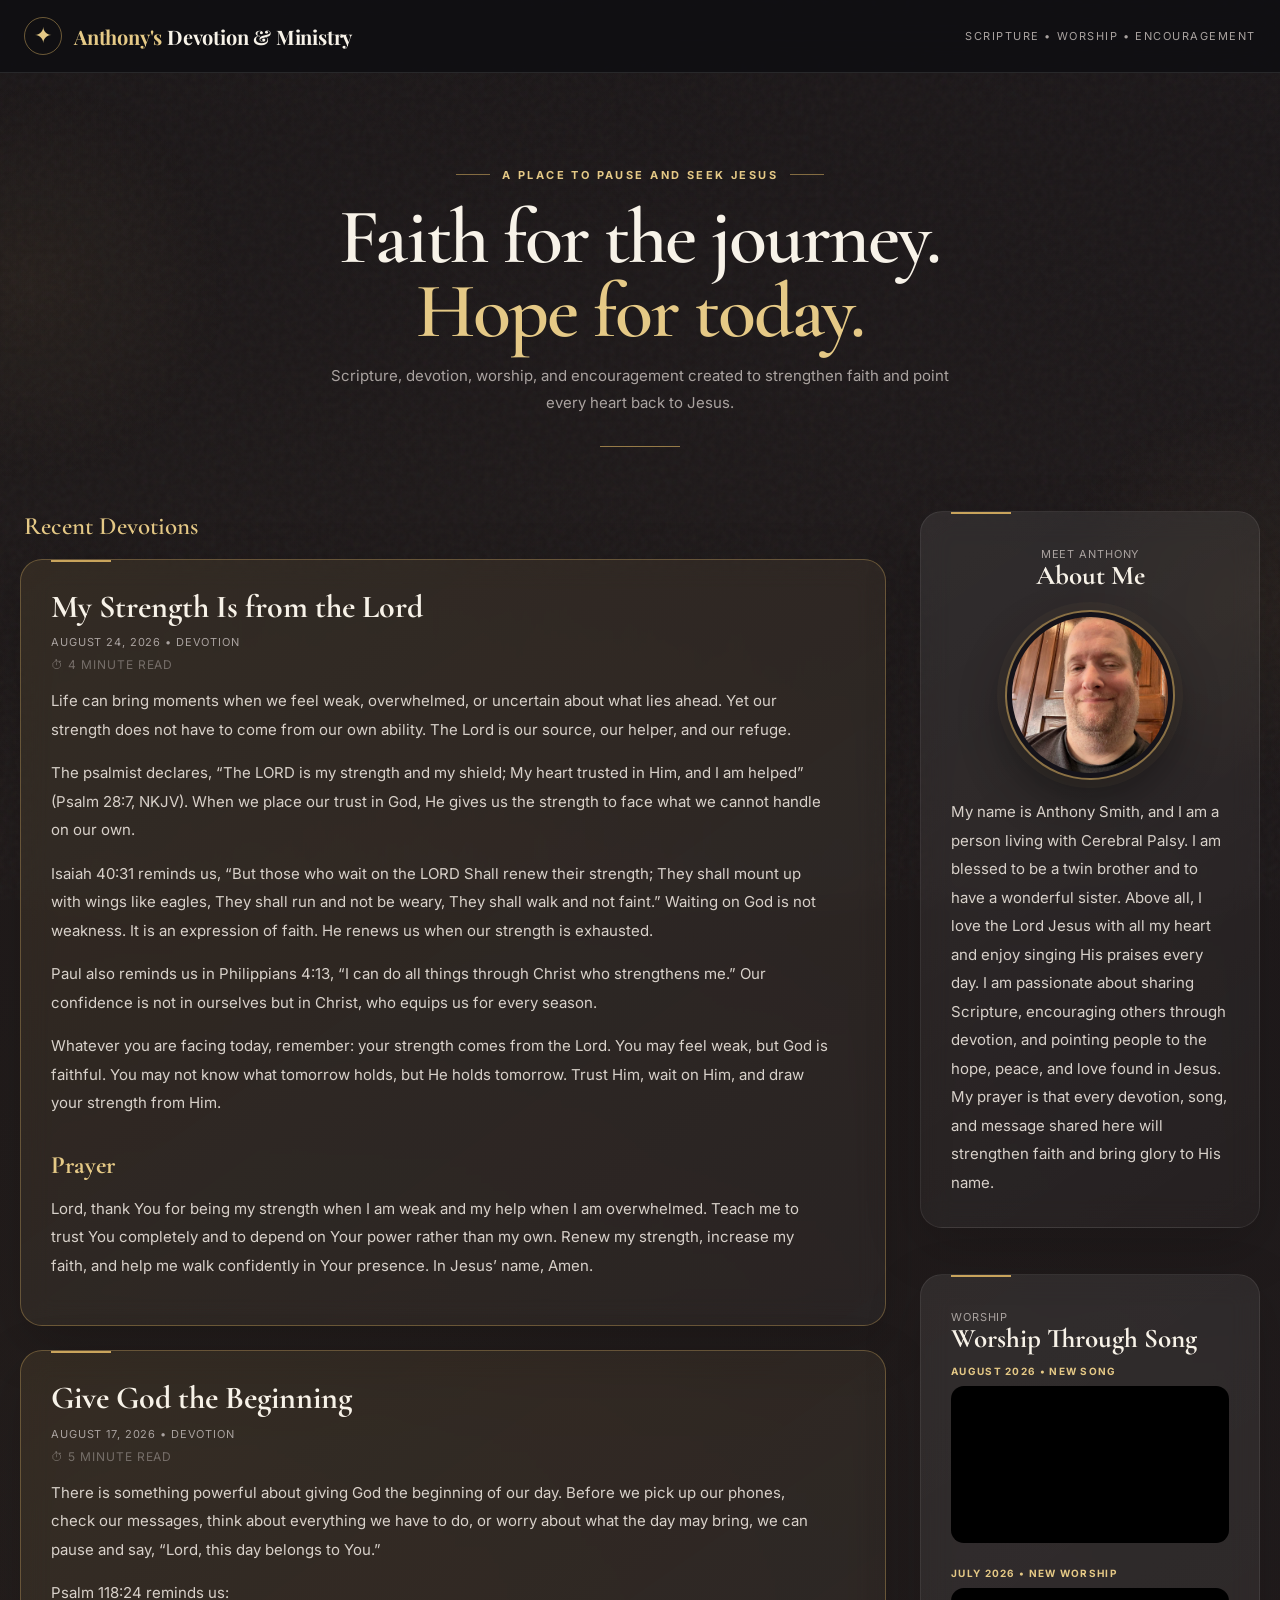
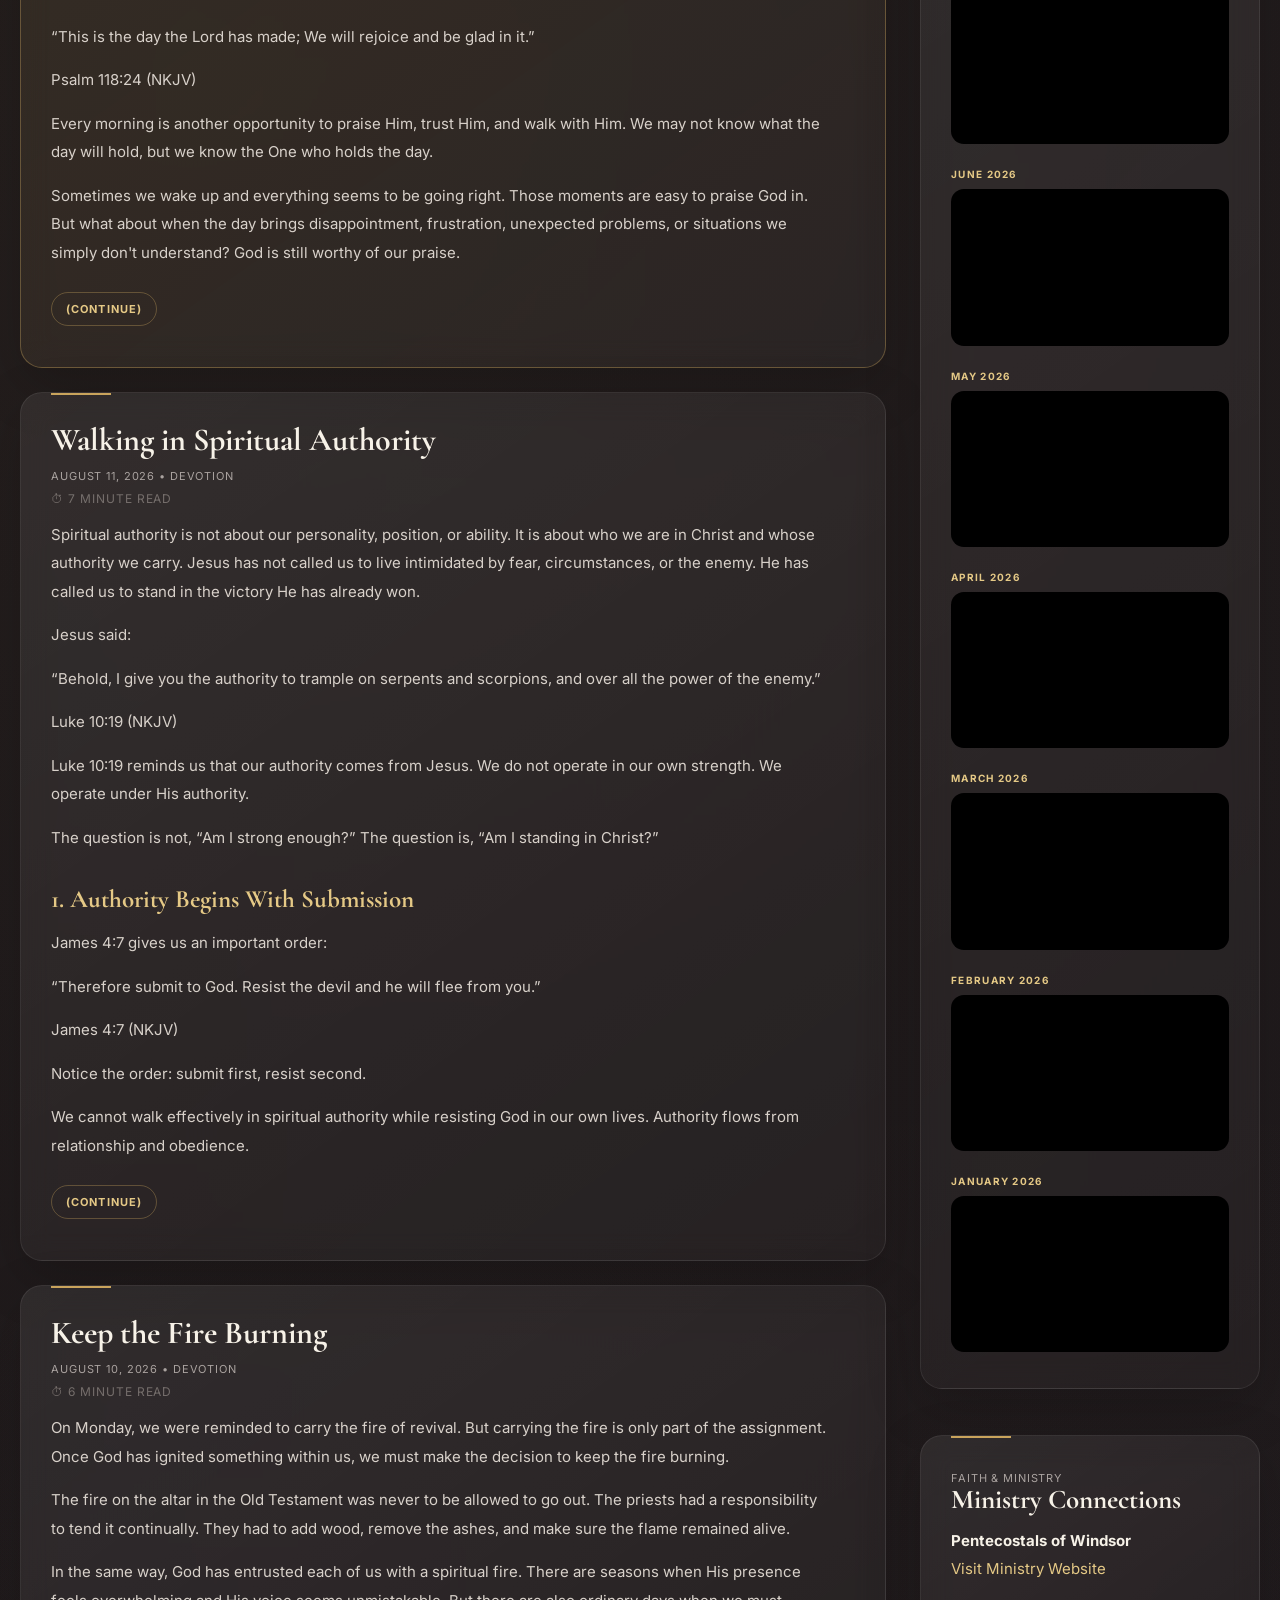
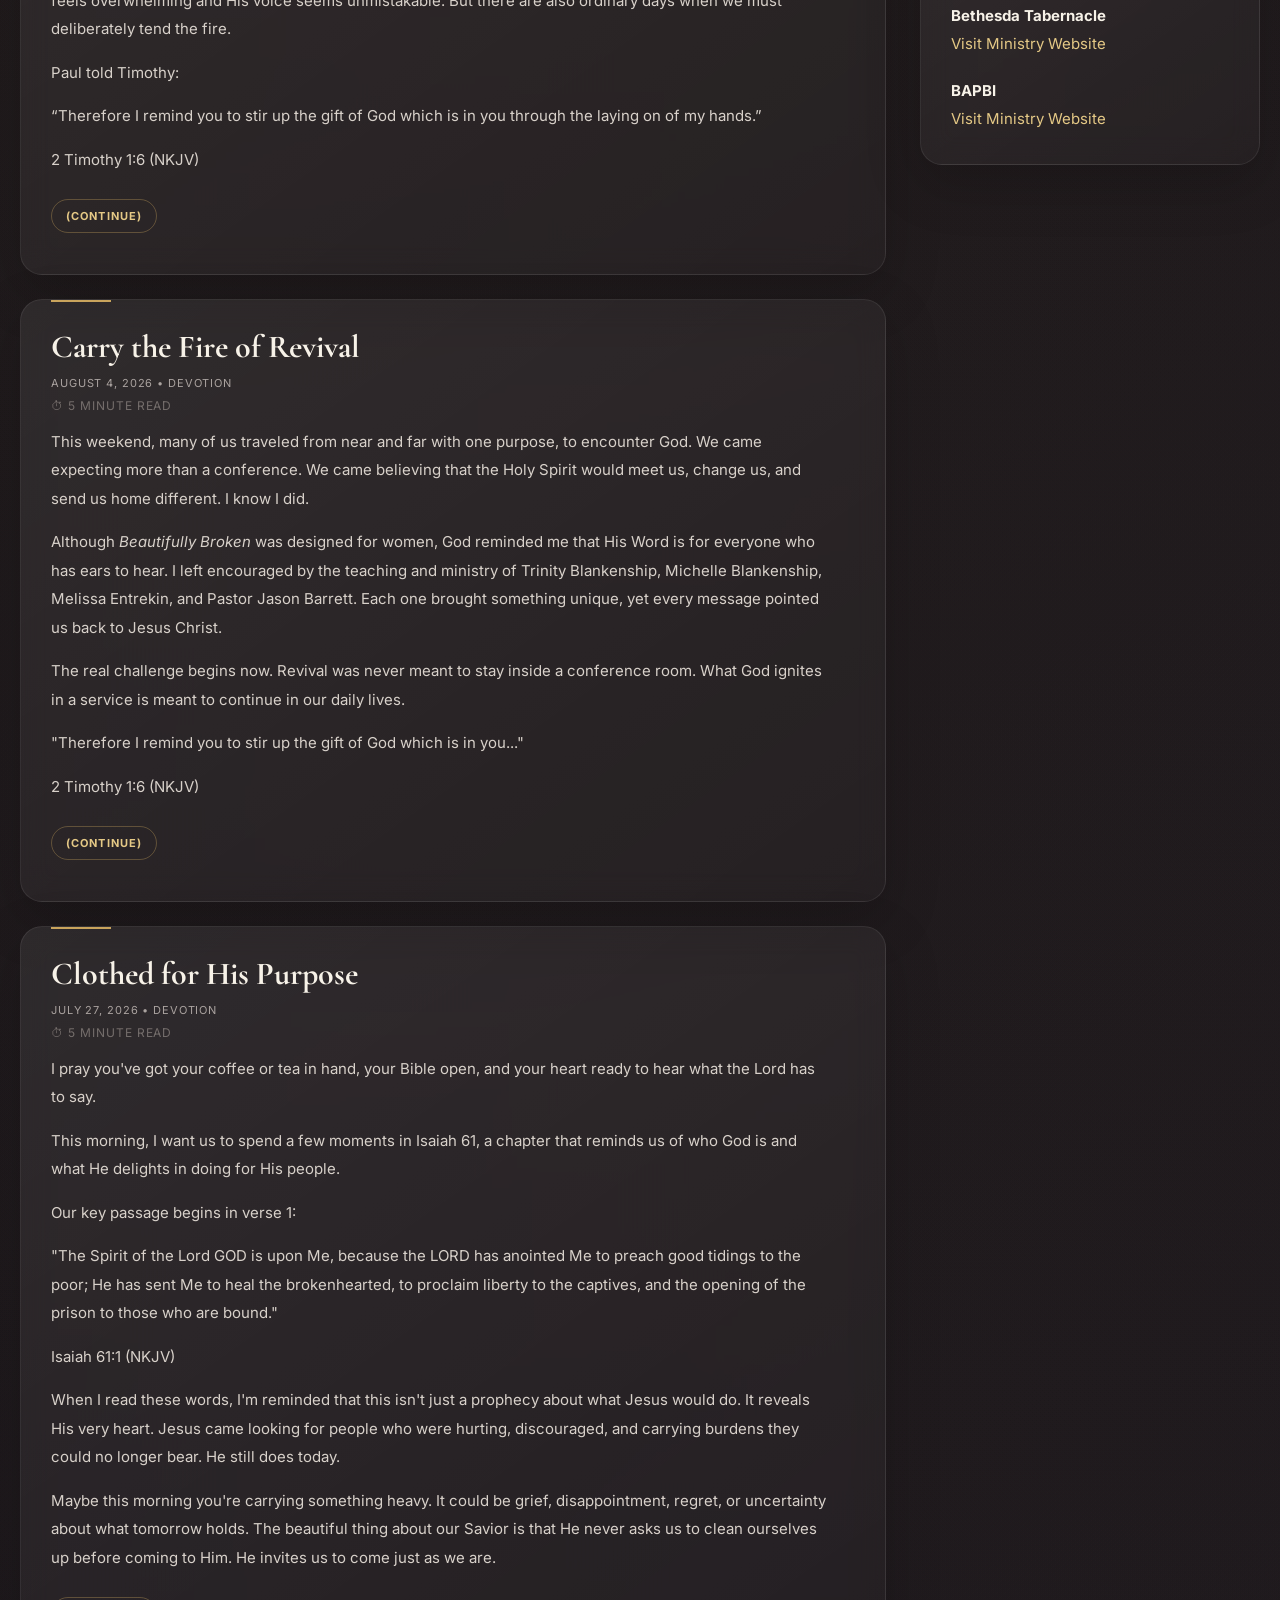
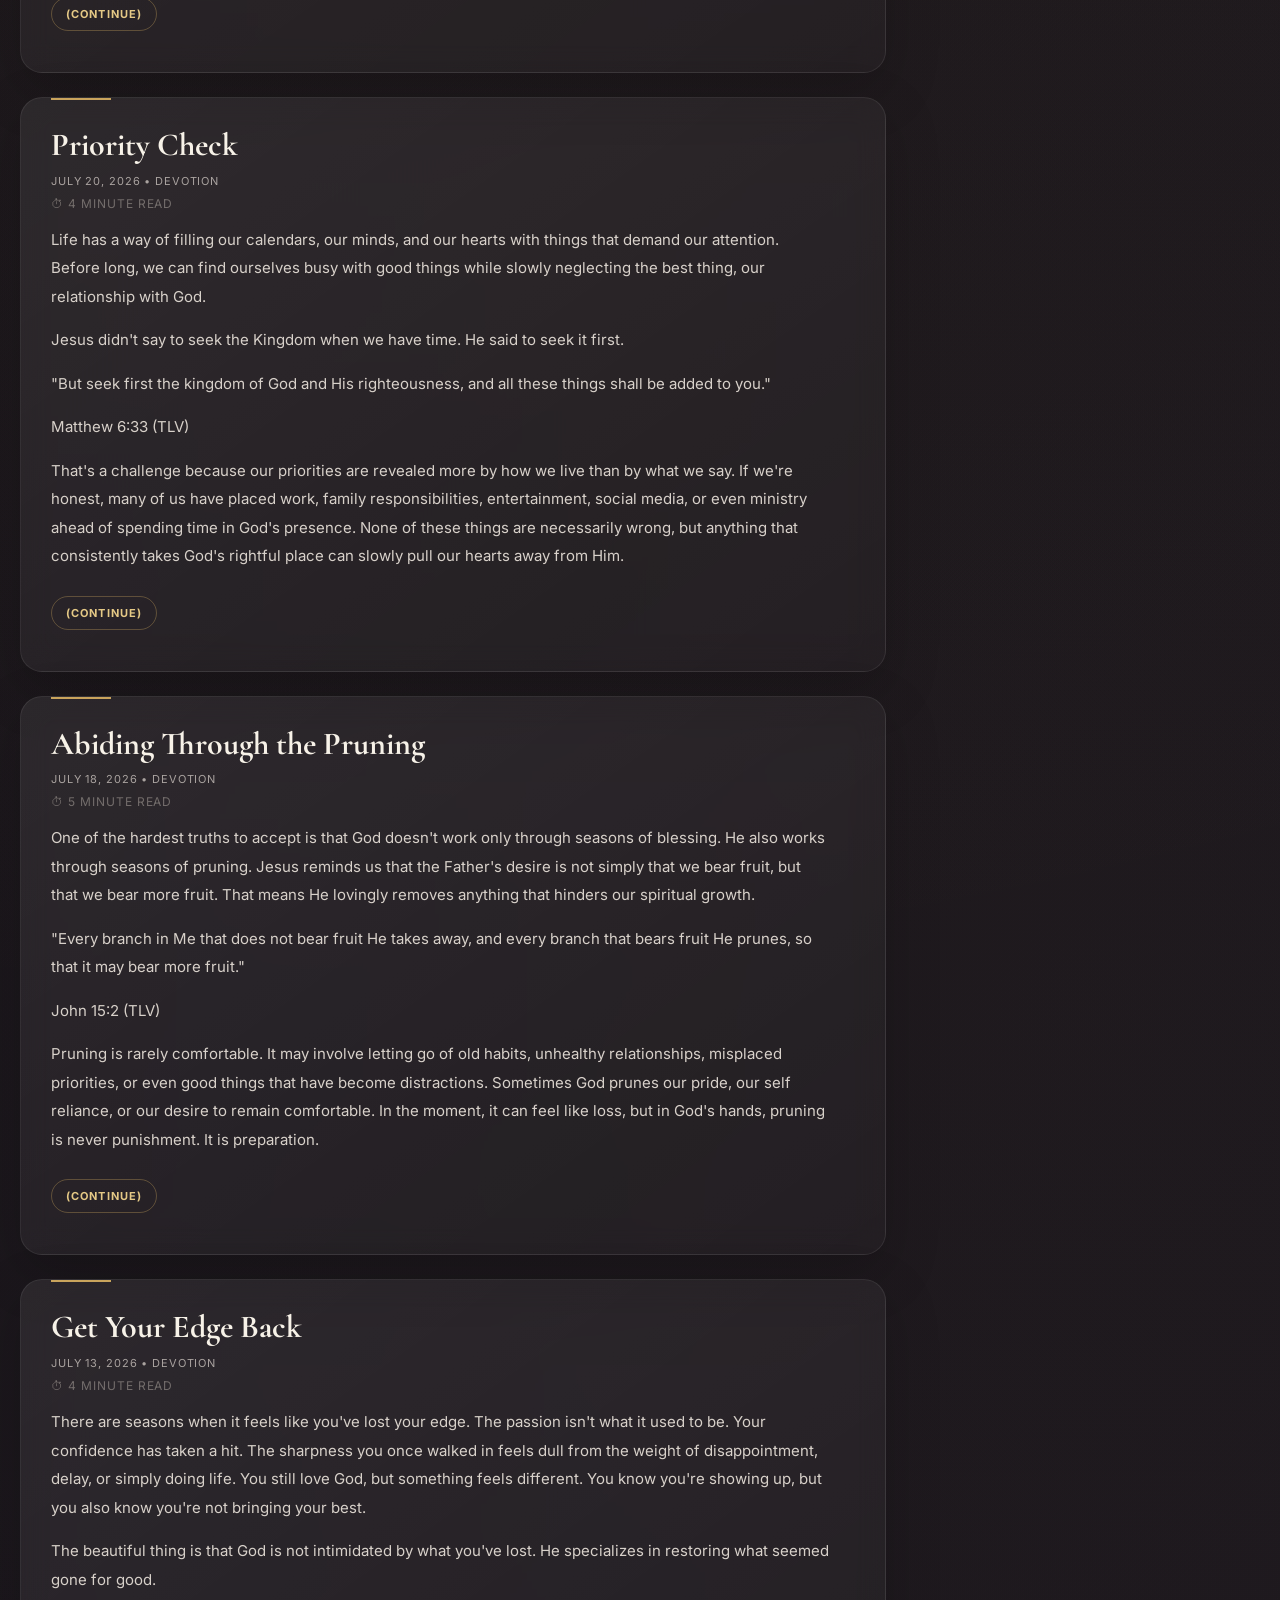
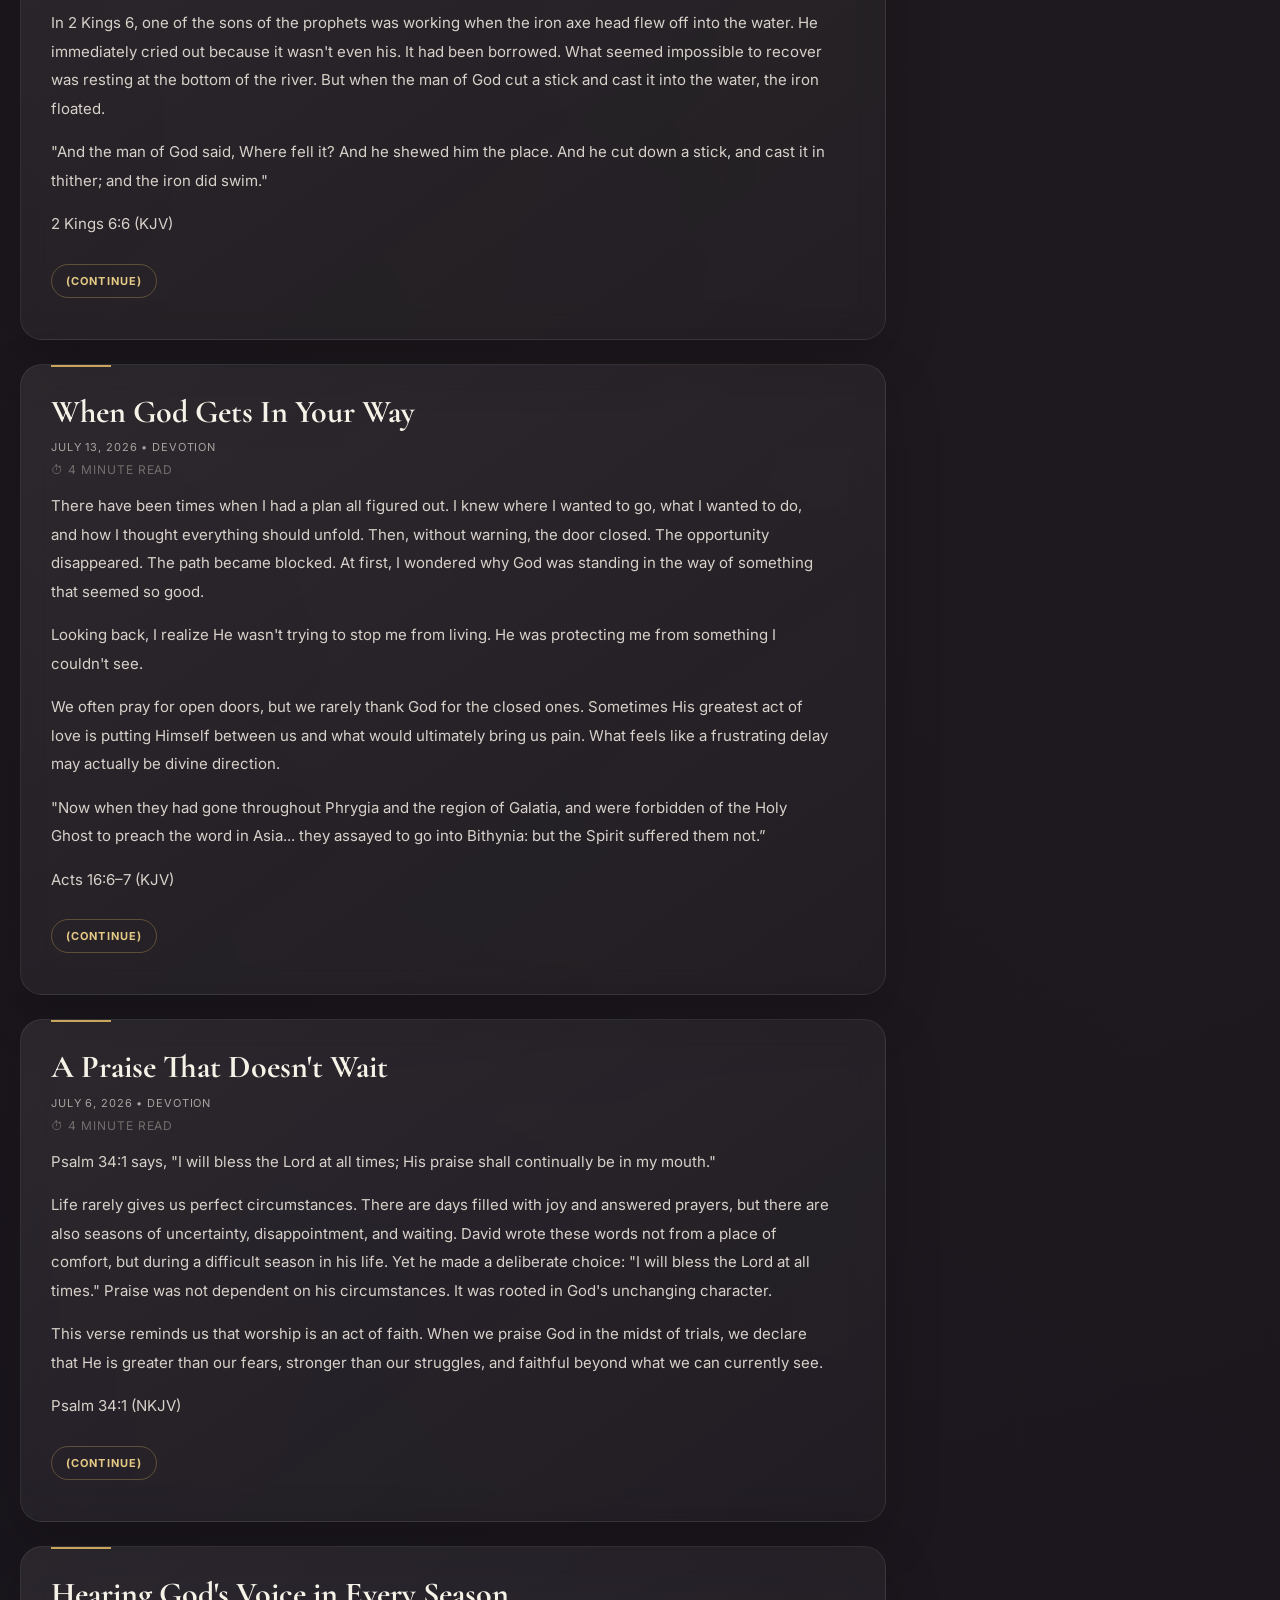
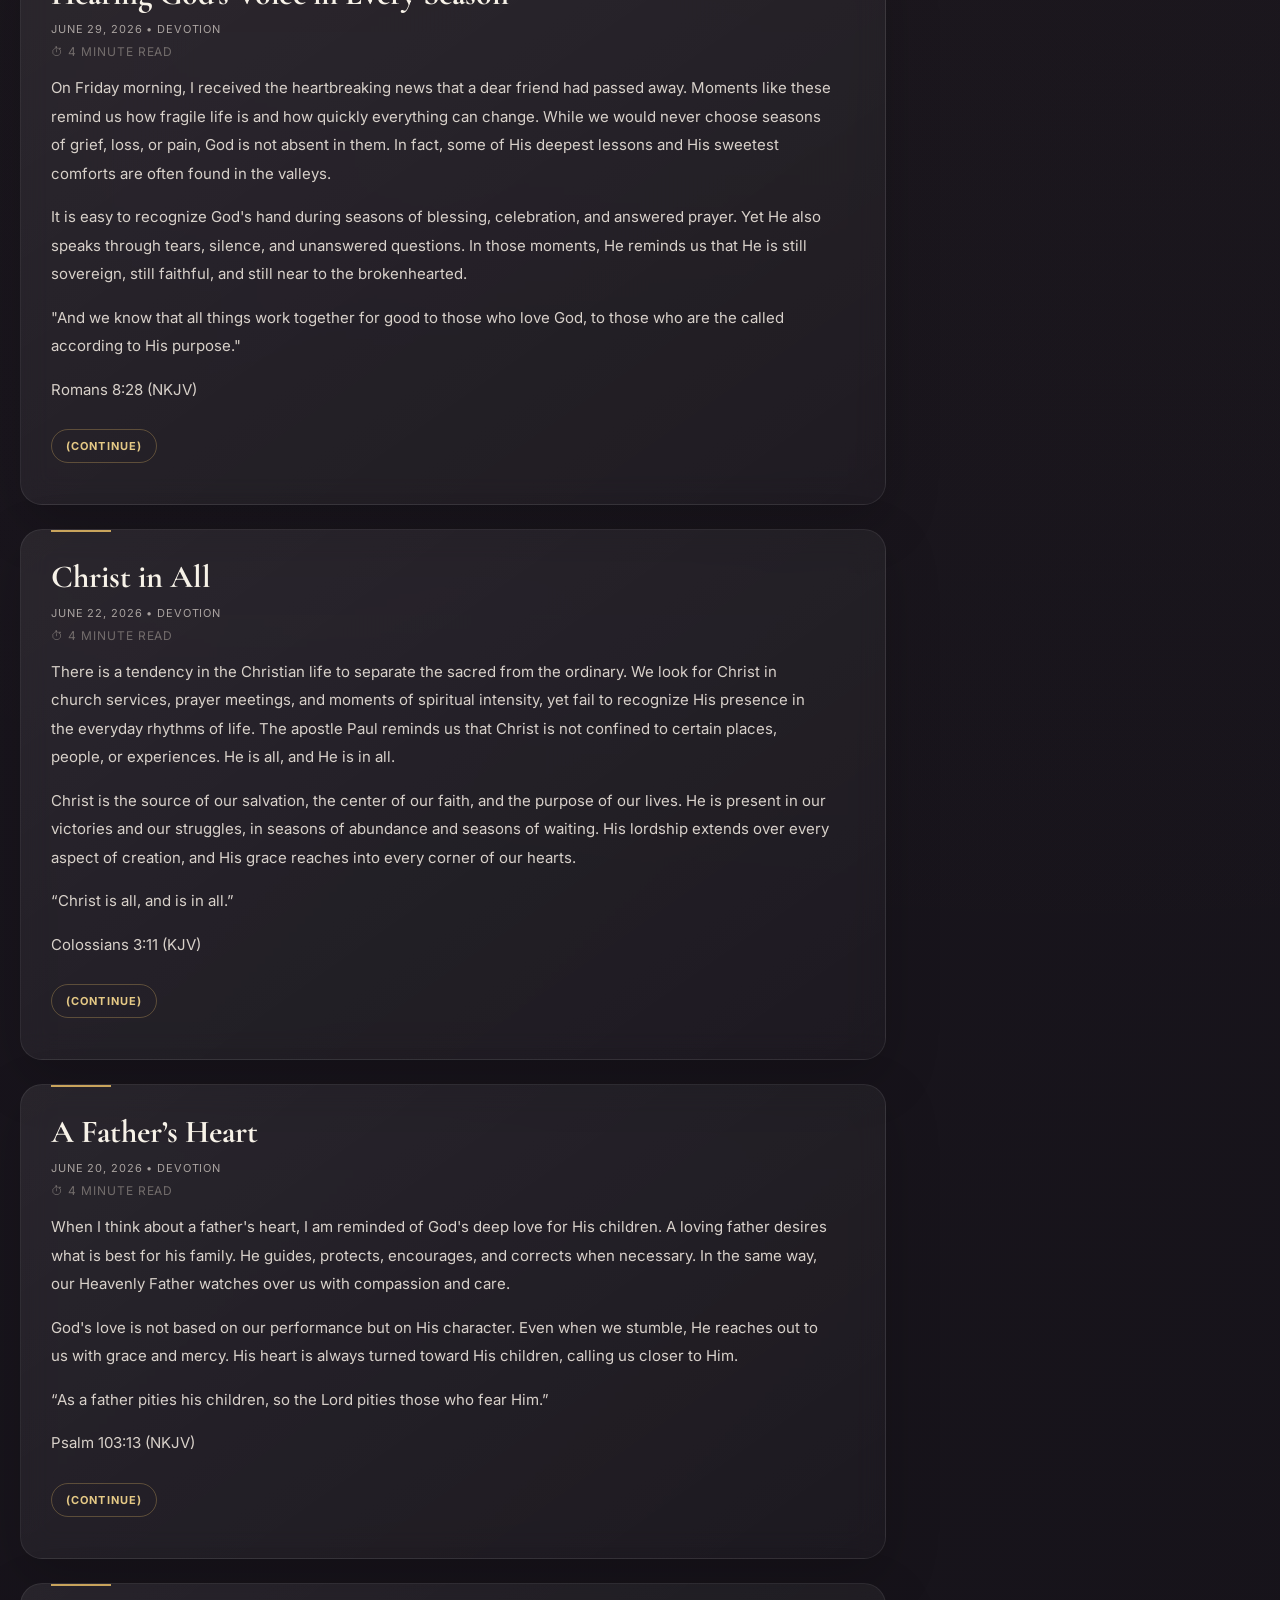
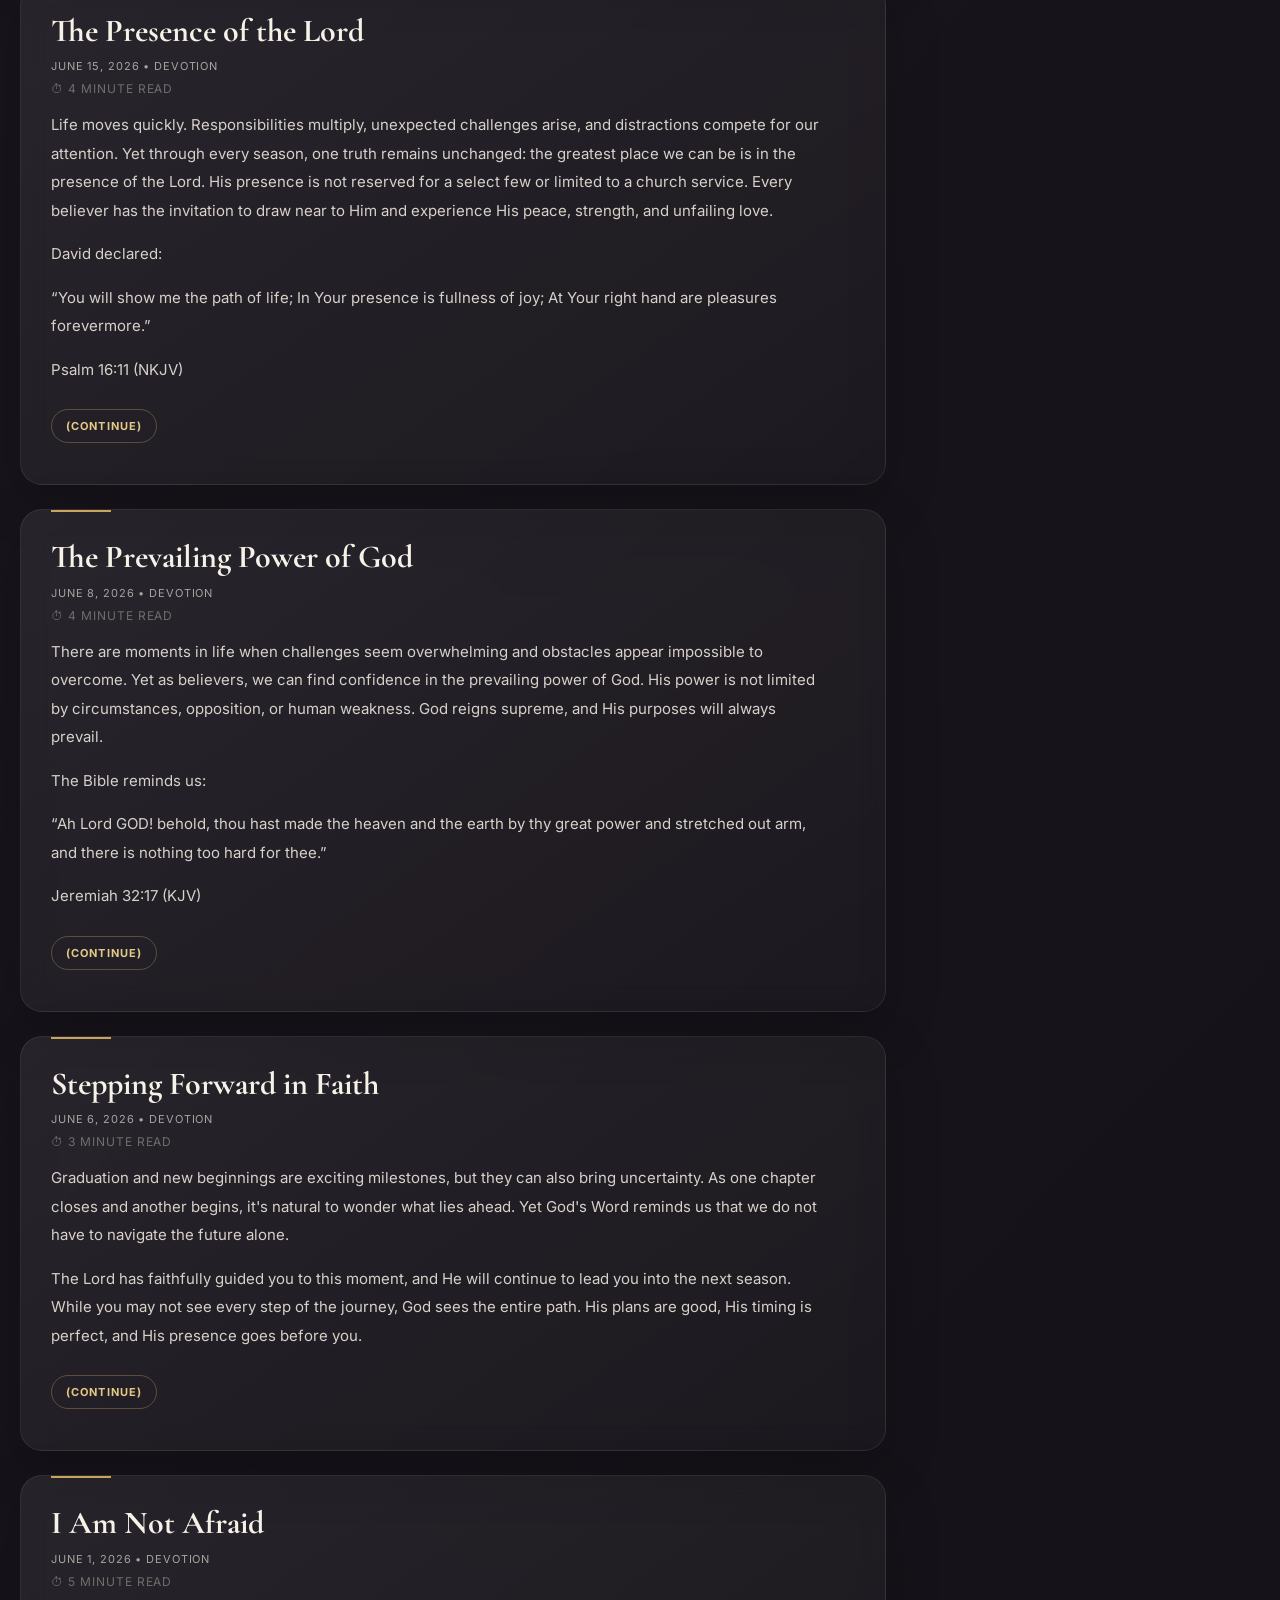
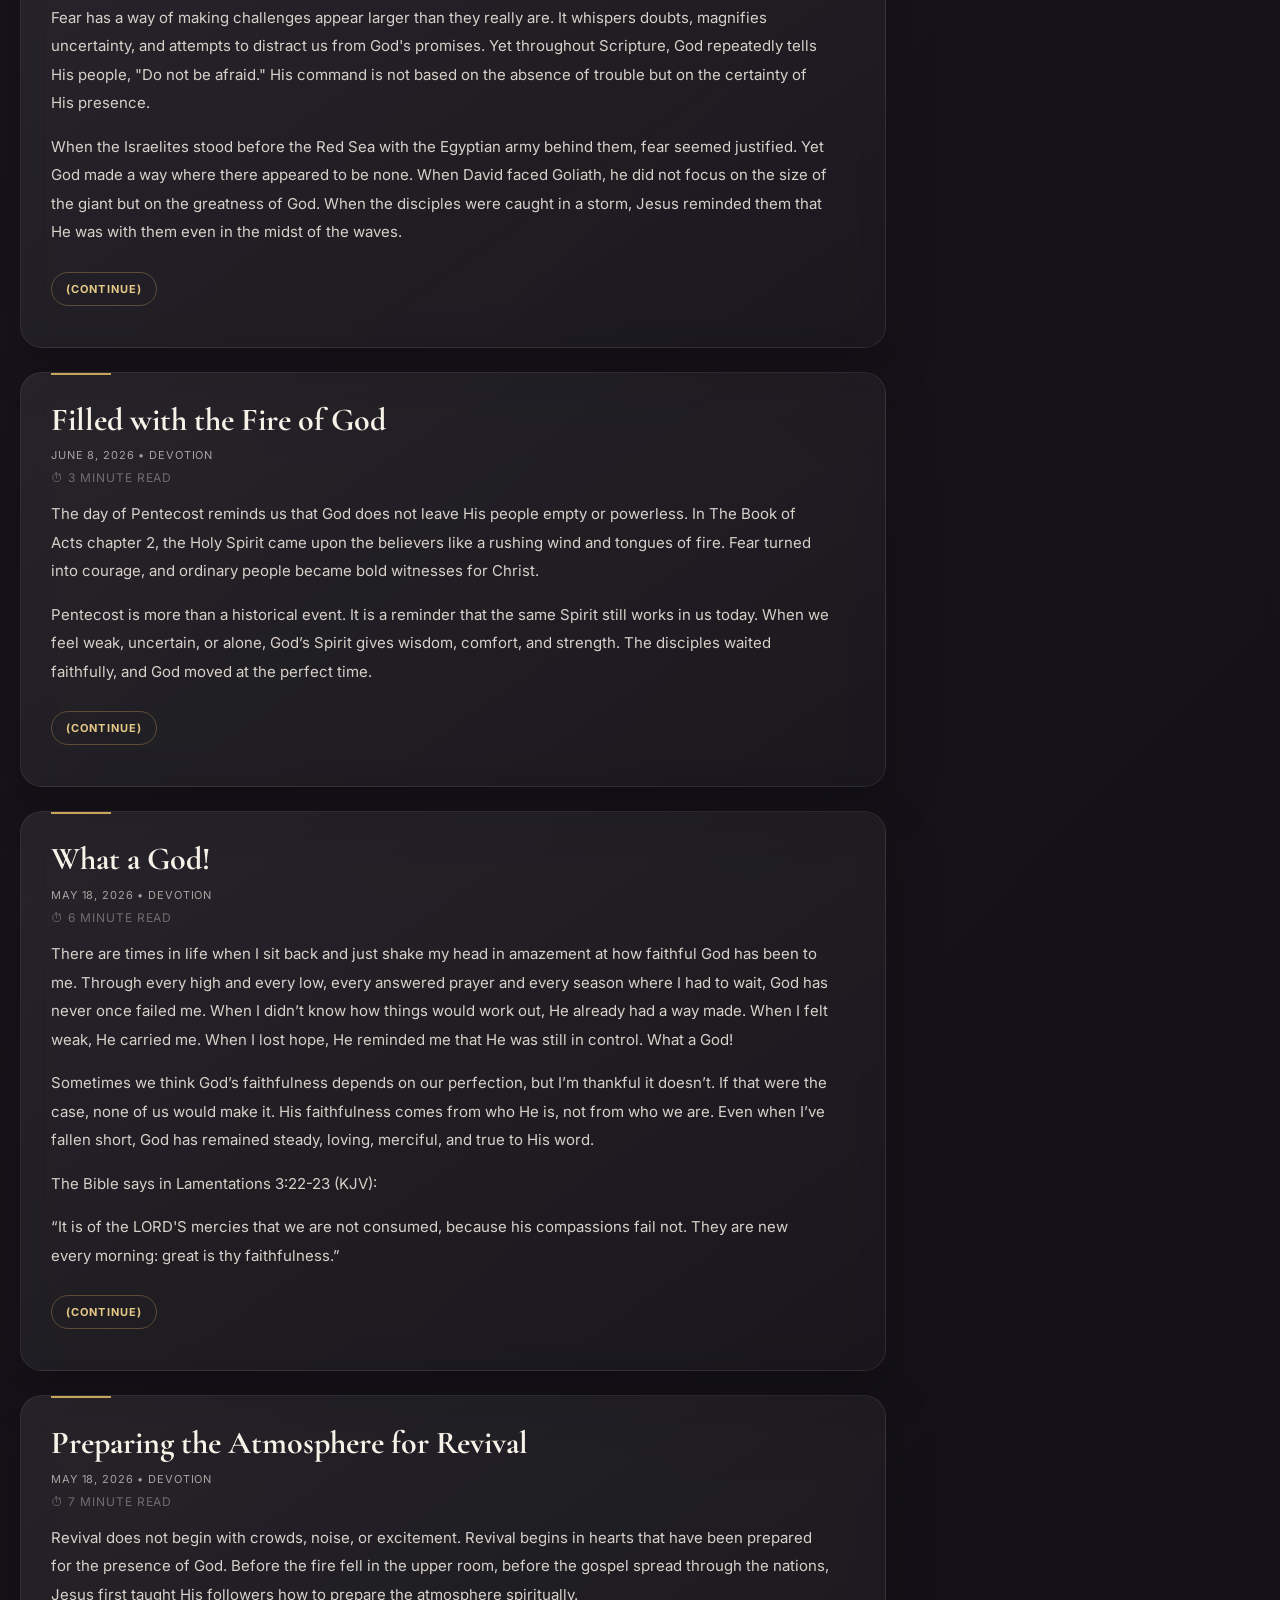
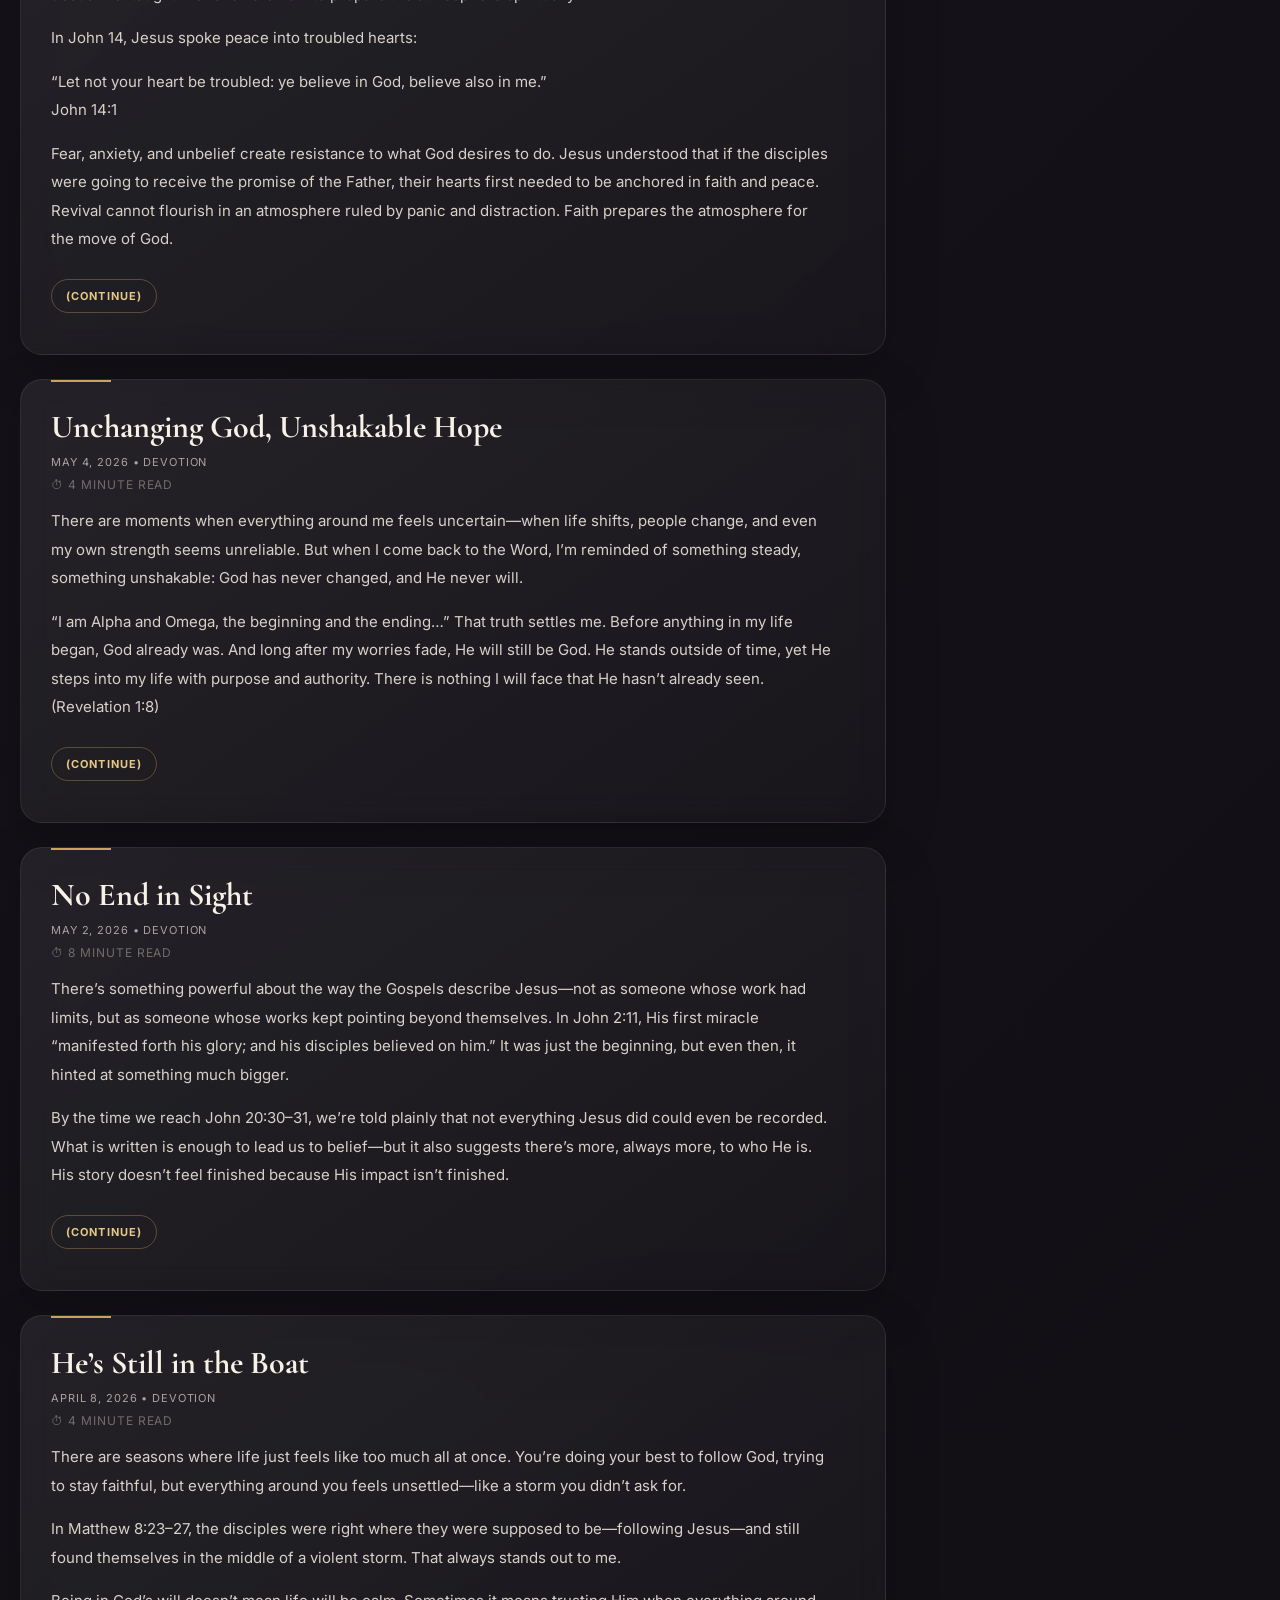
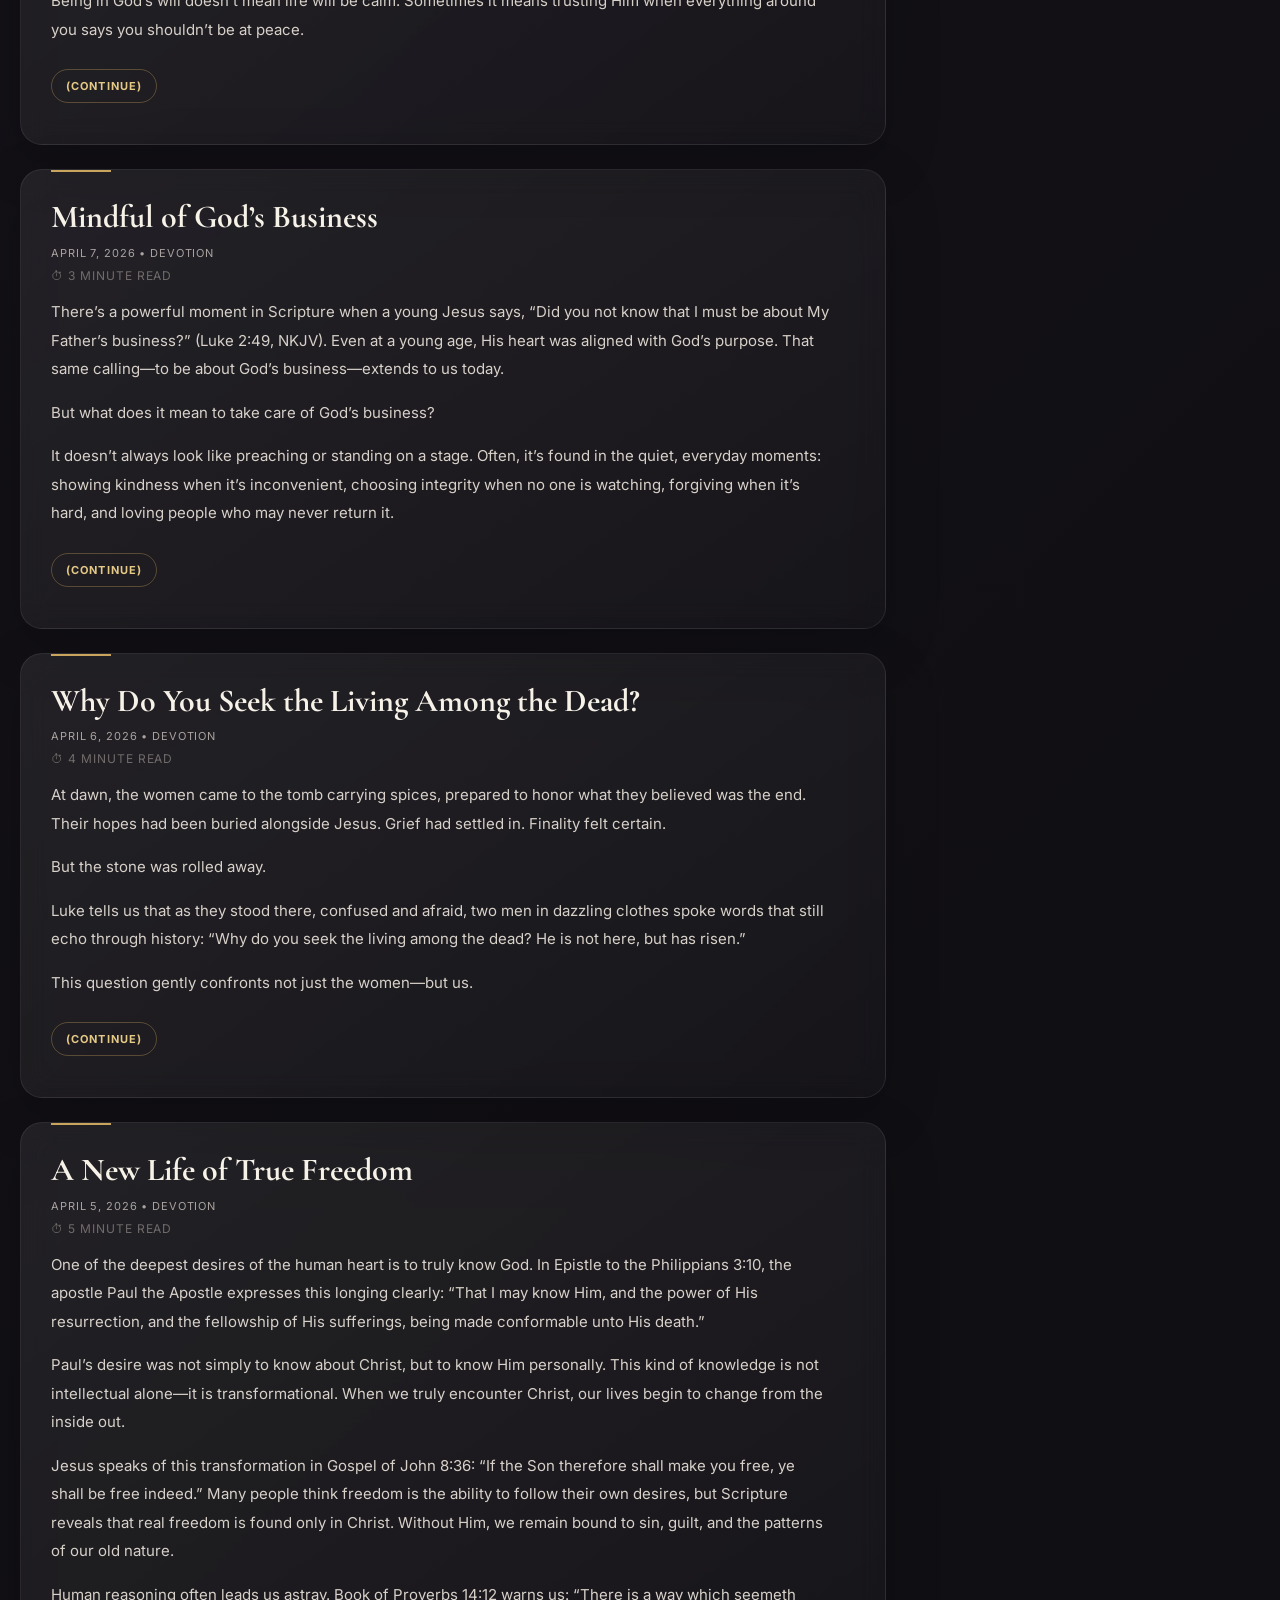
==== commit d60284df: "Add latest devotion to homepage" ====
--- a/index.html
+++ b/index.html
@@ -39,9 +39,7 @@
       <span class="metaLabel">Meet Anthony</span>
       <h3>About Me</h3>
       <img src="8dc92527b2f627f116f39daf0d504d84.jpeg" alt="Anthony Smith">
-      <p>
-        My name is Anthony Smith, and I am a person living with Cerebral Palsy. I am blessed to be a twin brother and to have a wonderful sister. Above all, I love the Lord Jesus with all my heart and enjoy singing His praises every day. I am passionate about sharing Scripture, encouraging others through devotion, and pointing people to the hope, peace, and love found in Jesus. My prayer is that every devotion, song, and message shared here will strengthen faith and bring glory to His name.
-      </p>
+      <p>My name is Anthony Smith, and I am a person living with Cerebral Palsy. I am blessed to be a twin brother and to have a wonderful sister. Above all, I love the Lord Jesus with all my heart and enjoy singing His praises every day. I am passionate about sharing Scripture, encouraging others through devotion, and pointing people to the hope, peace, and love found in Jesus. My prayer is that every devotion, song, and message shared here will strengthen faith and bring glory to His name.</p>
     </div>
 
     <div id="worship-container"></div>
@@ -91,9 +89,12 @@
   document.getElementById('progressBar').style.width = scrolled + '%';
 });
 
-fetch('devotions.html')
+fetch('latest-devotion.html')
   .then(response => response.text())
   .then(html => { document.getElementById('devotions-container').innerHTML = html; })
+  .then(() => fetch('devotions.html'))
+  .then(response => response.text())
+  .then(html => { document.getElementById('devotions-container').insertAdjacentHTML('beforeend', html); })
   .catch(error => console.error('Error loading devotions:', error));
 
 fetch('worship.html')
--- a/styles.css
+++ b/styles.css
@@ -1,82 +1,28 @@
 @import url('https://fonts.googleapis.com/css2?family=Cormorant+Garamond:wght@500;600;700&family=Inter:wght@400;500;600;700&family=Playfair+Display:wght@600;700&display=swap');
 
-:root {
-  --ink: #15131a;
-  --ink-soft: #211d27;
-  --cream: #f7f2e8;
-  --cream-soft: #eee7da;
-  --gold: #c9a45c;
-  --gold-light: #e5c986;
-  --muted: #aaa3a0;
-  --white: #ffffff;
-  --line: rgba(255,255,255,.10);
-  --shadow: 0 24px 70px rgba(0,0,0,.28);
-  --radius: 22px;
-}
-
-* { box-sizing: border-box; }
-html { scroll-behavior: smooth; }
-body { margin: 0; color: var(--cream); font-family: Inter, sans-serif; background: radial-gradient(circle at 15% 10%, rgba(201,164,92,.10), transparent 28%), radial-gradient(circle at 85% 35%, rgba(201,164,92,.045), transparent 30%), linear-gradient(135deg, #100e14 0%, #19151d 48%, #0f0e12 100%); min-height: 100vh; }
-body::before { content: ""; position: fixed; inset: 0; pointer-events: none; opacity: .045; background-image: url("data:image/svg+xml,%3Csvg viewBox='0 0 180 180' xmlns='http://www.w3.org/2000/svg'%3E%3Cfilter id='n'%3E%3CfeTurbulence type='fractalNoise' baseFrequency='.8' numOctaves='4' stitchTiles='stitch'/%3E%3C/filter%3E%3Crect width='100%25' height='100%25' filter='url(%23n)' opacity='.8'/%3E%3C/svg%3E"); z-index: -1; }
-::selection { background: var(--gold); color: var(--ink); }
-a { color: var(--gold-light); text-decoration: none; transition: color .25s ease, opacity .25s ease; }
-a:hover { color: var(--white); }
-#progressBar { position: fixed; top: 0; left: 0; width: 0; height: 3px; background: linear-gradient(90deg, var(--gold), var(--gold-light)); z-index: 9999; box-shadow: 0 0 18px rgba(201,164,92,.55); }
-.particles { position: fixed; inset: 0; overflow: hidden; pointer-events: none; z-index: -1; }
-.particles::before,.particles::after { content: ""; position: absolute; width: 420px; height: 420px; border-radius: 50%; background: radial-gradient(circle, rgba(201,164,92,.06), transparent 68%); animation: floatGlow 22s infinite ease-in-out; }
-.particles::before { top: 8%; left: -180px; }
-.particles::after { right: -180px; bottom: 10%; animation-delay: -11s; }
-@keyframes floatGlow { 0%,100% { transform: translate3d(0,0,0) scale(1); } 50% { transform: translate3d(90px,-50px,0) scale(1.08); } }
-nav { position: sticky; top: 0; z-index: 1000; padding: 17px 24px; background: rgba(15,14,18,.86); border-bottom: 1px solid var(--line); backdrop-filter: blur(18px); }
-.navInner { max-width: 1240px; margin: auto; display: flex; align-items: center; justify-content: space-between; gap: 20px; }
-.navBrand { display: flex; align-items: center; gap: 12px; }
-.navMark { width: 38px; height: 38px; display: grid; place-items: center; border: 1px solid rgba(201,164,92,.5); border-radius: 50%; color: var(--gold-light); font-family: 'Cormorant Garamond', serif; font-size: 22px; }
-nav h1 { margin: 0; font-family: 'Playfair Display', serif; font-size: 20px; letter-spacing: -.01em; }
-nav h1 span { color: var(--gold-light); }
-.navTag { color: var(--muted); font-size: 11px; letter-spacing: .14em; text-transform: uppercase; }
-.hero { max-width: 1240px; margin: auto; padding: 86px 24px 64px; text-align: center; }
-.heroEyebrow { display: inline-flex; align-items: center; gap: 12px; color: var(--gold-light); font-size: 11px; font-weight: 700; letter-spacing: .22em; text-transform: uppercase; }
-.heroEyebrow::before,.heroEyebrow::after { content: ""; width: 34px; height: 1px; background: rgba(201,164,92,.6); }
-.hero h2 { max-width: 850px; margin: 18px auto 14px; font-family: 'Cormorant Garamond',serif; font-size: clamp(46px,7vw,78px); line-height: .95; font-weight: 600; letter-spacing: -.025em; }
-.hero h2 span { color: var(--gold-light); }
-.hero p { max-width: 650px; margin: 0 auto; color: var(--muted); font-size: 15px; line-height: 1.8; }
-.heroRule { width: 80px; height: 1px; margin: 30px auto 0; background: var(--gold); opacity: .7; }
-.container { width: min(1240px,calc(100% - 40px)); margin: auto; display: grid; grid-template-columns: minmax(0,1fr) 340px; gap: 34px; align-items: start; }
-.posts { min-width: 0; }
-.posts::before { content: "Recent Devotions"; display: block; margin: 0 0 18px 4px; color: var(--gold-light); font-family: 'Cormorant Garamond',serif; font-size: 25px; font-weight: 600; }
-.posts > .posts::before { display: none; }
-.sidebar { display: flex; flex-direction: column; gap: 22px; position: sticky; top: 86px; }
-.post,.card { position: relative; overflow: hidden; padding: 30px; margin-bottom: 24px; border: 1px solid rgba(255,255,255,.08); border-radius: var(--radius); background: linear-gradient(145deg,rgba(255,255,255,.075),rgba(255,255,255,.025)); box-shadow: 0 18px 55px rgba(0,0,0,.18); backdrop-filter: blur(14px); }
-.post::before,.card::before { content: ""; position: absolute; top: 0; left: 30px; width: 60px; height: 2px; background: var(--gold); }
-.post:hover,.card:hover { border-color: rgba(201,164,92,.28); box-shadow: var(--shadow); transform: translateY(-3px); transition: .3s ease; }
-.post:first-child { border-color: rgba(201,164,92,.38); background: linear-gradient(145deg,rgba(201,164,92,.11),rgba(255,255,255,.035)); }
-.post h3,.card h3 { margin: 0 0 12px; color: var(--cream); font-family: 'Cormorant Garamond',serif; font-size: 32px; line-height: 1.05; }
-.card h3 { font-size: 27px; }
-.date,.readTime,.metaLabel { color: var(--muted); font-size: 11px; letter-spacing: .08em; text-transform: uppercase; }
-.date { margin: 0 0 8px; }
-.readTime { margin: 0 0 22px; color: #928b87 !important; }
-.post-content { max-width: 780px; }
-.post-content p,.profile p,.card p { color: #d8d1ca; font-size: 15px; line-height: 1.9; }
-.post-content h4 { margin: 32px 0 14px; color: var(--gold-light); font-family: 'Cormorant Garamond',serif; font-size: 25px; text-align: left; }
-.toggle { display: inline-block; margin-top: 10px; padding: 9px 14px; border: 1px solid rgba(201,164,92,.35); border-radius: 999px; color: var(--gold-light); font-size: 11px; font-weight: 700; letter-spacing: .1em; text-transform: uppercase; cursor: pointer; }
-.toggle:hover { background: rgba(201,164,92,.1); }
-.profile { text-align: center; }
-.profile img { width: 170px; height: 170px; object-fit: cover; display: block; margin: 20px auto 18px; border-radius: 50%; border: 2px solid rgba(201,164,92,.65); padding: 5px; background: var(--ink); box-shadow: 0 0 0 8px rgba(201,164,92,.05),0 20px 45px rgba(0,0,0,.35); }
-.profile p { text-align: left; margin-bottom: 0; }
-.worshipGrid { display: grid; grid-template-columns: 1fr; gap: 18px; }
-.worshipItem { margin-bottom: 6px; }
-.worshipDate { display: block; margin: 0 0 9px; color: var(--gold-light); font-size: 10px; font-weight: 700; letter-spacing: .13em; text-transform: uppercase; }
-iframe { display: block; width: 100%; aspect-ratio: 16/9; height: auto; border: 0; border-radius: 13px; background: #000; }
-.connections p { margin: 0 0 18px; }
-.connections p:last-child { margin-bottom: 0; }
-.connections strong { color: var(--cream); }
-.siteFooter { margin-top: 90px; padding: 70px 24px 45px; text-align: center; border-top: 1px solid var(--line); background: rgba(7,7,9,.72); }
-.footerInner { max-width: 900px; margin: auto; }
-.footerBrand { color: var(--cream); font-family: 'Cormorant Garamond',serif; font-size: 38px; font-weight: 600; }
-.footerText { max-width: 600px; margin: 10px auto 28px; color: var(--muted); line-height: 1.8; }
-.footerLinks { display: flex; justify-content: center; gap: 26px; flex-wrap: wrap; margin-bottom: 30px; }
-.footerLinks a { font-size: 12px; font-weight: 700; letter-spacing: .08em; text-transform: uppercase; }
-.copyright,.credit { margin: 8px 0 0; color: #777174; font-size: 11px; }
-@media (max-width:950px) { .container { grid-template-columns: 1fr; } .sidebar { position: static; } }
-@media (max-width:650px) { nav { padding: 14px 16px; } .navInner { justify-content: center; } .navTag { display: none; } nav h1 { font-size: 18px; } .hero { padding: 62px 20px 45px; } .hero h2 { font-size: 49px; } .container { width: min(100% - 24px,1240px); } .post,.card { padding: 24px 20px; border-radius: 18px; } .post::before,.card::before { left: 20px; } .post h3 { font-size: 29px; } .footerBrand { font-size: 31px; } .footerLinks { flex-direction: column; gap: 13px; } }
-@media (prefers-reduced-motion:reduce) { html { scroll-behavior:auto; } *,*::before,*::after { animation-duration:.01ms !important; transition-duration:.01ms !important; } }
+:root { --ink:#15131a; --ink-soft:#211d27; --cream:#f7f2e8; --cream-soft:#eee7da; --gold:#c9a45c; --gold-light:#e5c986; --muted:#aaa3a0; --white:#fff; --line:rgba(255,255,255,.10); --shadow:0 24px 70px rgba(0,0,0,.28); --radius:22px; }
+* { box-sizing:border-box; }
+html { scroll-behavior:smooth; }
+body { margin:0; color:var(--cream); font-family:Inter,sans-serif; background:radial-gradient(circle at 15% 10%,rgba(201,164,92,.10),transparent 28%),radial-gradient(circle at 85% 35%,rgba(201,164,92,.045),transparent 30%),linear-gradient(135deg,#100e14 0%,#19151d 48%,#0f0e12 100%); min-height:100vh; }
+body::before { content:""; position:fixed; inset:0; pointer-events:none; opacity:.045; background-image:url("data:image/svg+xml,%3Csvg viewBox='0 0 180 180' xmlns='http://www.w3.org/2000/svg'%3E%3Cfilter id='n'%3E%3CfeTurbulence type='fractalNoise' baseFrequency='.8' numOctaves='4' stitchTiles='stitch'/%3E%3C/filter%3E%3Crect width='100%25' height='100%25' filter='url(%23n)' opacity='.8'/%3E%3C/svg%3E"); z-index:-1; }
+::selection { background:var(--gold); color:var(--ink); }
+a { color:var(--gold-light); text-decoration:none; transition:color .25s ease,opacity .25s ease; }
+a:hover { color:var(--white); }
+#progressBar { position:fixed; top:0; left:0; width:0; height:3px; background:linear-gradient(90deg,var(--gold),var(--gold-light)); z-index:9999; box-shadow:0 0 18px rgba(201,164,92,.55); }
+.particles { position:fixed; inset:0; overflow:hidden; pointer-events:none; z-index:-1; }
+.particles::before,.particles::after { content:""; position:absolute; width:420px; height:420px; border-radius:50%; background:radial-gradient(circle,rgba(201,164,92,.06),transparent 68%); animation:floatGlow 22s infinite ease-in-out; }
+.particles::before { top:8%; left:-180px; } .particles::after { right:-180px; bottom:10%; animation-delay:-11s; }
+@keyframes floatGlow { 0%,100%{transform:translate3d(0,0,0) scale(1)} 50%{transform:translate3d(90px,-50px,0) scale(1.08)} }
+nav { position:sticky; top:0; z-index:1000; padding:17px 24px; background:rgba(15,14,18,.86); border-bottom:1px solid var(--line); backdrop-filter:blur(18px); }
+.navInner { max-width:1240px; margin:auto; display:flex; align-items:center; justify-content:space-between; gap:20px; }
+.navBrand { display:flex; align-items:center; gap:12px; } .navMark { width:38px; height:38px; display:grid; place-items:center; border:1px solid rgba(201,164,92,.5); border-radius:50%; color:var(--gold-light); font-family:'Cormorant Garamond',serif; font-size:22px; }
+nav h1 { margin:0; font-family:'Playfair Display',serif; font-size:20px; letter-spacing:-.01em; } nav h1 span{color:var(--gold-light);} .navTag{color:var(--muted);font-size:11px;letter-spacing:.14em;text-transform:uppercase;}
+.hero { max-width:1240px; margin:auto; padding:86px 24px 64px; text-align:center; } .heroEyebrow{display:inline-flex;align-items:center;gap:12px;color:var(--gold-light);font-size:11px;font-weight:700;letter-spacing:.22em;text-transform:uppercase;} .heroEyebrow::before,.heroEyebrow::after{content:"";width:34px;height:1px;background:rgba(201,164,92,.6);} .hero h2{max-width:850px;margin:18px auto 14px;font-family:'Cormorant Garamond',serif;font-size:clamp(46px,7vw,78px);line-height:.95;font-weight:600;letter-spacing:-.025em;} .hero h2 span{color:var(--gold-light);} .hero p{max-width:650px;margin:0 auto;color:var(--muted);font-size:15px;line-height:1.8;} .heroRule{width:80px;height:1px;margin:30px auto 0;background:var(--gold);opacity:.7;}
+.container{width:min(1240px,calc(100% - 40px));margin:auto;display:grid;grid-template-columns:minmax(0,1fr) 340px;gap:34px;align-items:start;} .posts{min-width:0;} .posts::before{display:none;} .sidebar{display:flex;flex-direction:column;gap:22px;position:sticky;top:86px;}
+.sectionTitle{margin:0 0 18px 4px;color:var(--gold-light);font-family:'Cormorant Garamond',serif;font-size:25px;font-weight:600;line-height:1.2;}
+.post,.card{position:relative;overflow:hidden;padding:30px;margin-bottom:24px;border:1px solid rgba(255,255,255,.08);border-radius:var(--radius);background:linear-gradient(145deg,rgba(255,255,255,.075),rgba(255,255,255,.025));box-shadow:0 18px 55px rgba(0,0,0,.18);backdrop-filter:blur(14px);} .post::before,.card::before{content:"";position:absolute;top:0;left:30px;width:60px;height:2px;background:var(--gold);} .post:hover,.card:hover{border-color:rgba(201,164,92,.28);box-shadow:var(--shadow);transform:translateY(-3px);transition:.3s ease;} .post:first-child{border-color:rgba(201,164,92,.38);background:linear-gradient(145deg,rgba(201,164,92,.11),rgba(255,255,255,.035));}
+.post h3,.card h3{margin:0 0 12px;color:var(--cream);font-family:'Cormorant Garamond',serif;font-size:32px;line-height:1.05;} .card h3{font-size:27px;} .date,.readTime,.metaLabel{color:var(--muted);font-size:11px;letter-spacing:.08em;text-transform:uppercase;} .date{margin:0 0 8px;} .readTime{margin:0 0 22px;color:#928b87 !important;} .post-content{max-width:780px;} .post-content p,.profile p,.card p{color:#d8d1ca;font-size:15px;line-height:1.9;} .post-content h4{margin:32px 0 14px;color:var(--gold-light);font-family:'Cormorant Garamond',serif;font-size:25px;text-align:left;}
+.toggle{display:inline-block;margin-top:10px;padding:9px 14px;border:1px solid rgba(201,164,92,.35);border-radius:999px;color:var(--gold-light);font-size:11px;font-weight:700;letter-spacing:.1em;text-transform:uppercase;cursor:pointer;} .toggle:hover{background:rgba(201,164,92,.1);} .profile{text-align:center;} .profile img{width:170px;height:170px;object-fit:cover;display:block;margin:20px auto 18px;border-radius:50%;border:2px solid rgba(201,164,92,.65);padding:5px;background:var(--ink);box-shadow:0 0 0 8px rgba(201,164,92,.05),0 20px 45px rgba(0,0,0,.35);} .profile p{text-align:left;margin-bottom:0;}
+.worshipGrid{display:grid;grid-template-columns:1fr;gap:18px;} .worshipItem{margin-bottom:6px;} .worshipDate{display:block;margin:0 0 9px;color:var(--gold-light);font-size:10px;font-weight:700;letter-spacing:.13em;text-transform:uppercase;} iframe{display:block;width:100%;aspect-ratio:16/9;height:auto;border:0;border-radius:13px;background:#000;} .connections p{margin:0 0 18px;} .connections p:last-child{margin-bottom:0;} .connections strong{color:var(--cream);}
+.siteFooter{margin-top:90px;padding:70px 24px 45px;text-align:center;border-top:1px solid var(--line);background:rgba(7,7,9,.72);} .footerInner{max-width:900px;margin:auto;} .footerBrand{color:var(--cream);font-family:'Cormorant Garamond',serif;font-size:38px;font-weight:600;} .footerText{max-width:600px;margin:10px auto 28px;color:var(--muted);line-height:1.8;} .footerLinks{display:flex;justify-content:center;gap:26px;flex-wrap:wrap;margin-bottom:30px;} .footerLinks a{font-size:12px;font-weight:700;letter-spacing:.08em;text-transform:uppercase;} .copyright,.credit{margin:8px 0 0;color:#777174;font-size:11px;}
+@media(max-width:950px){.container{grid-template-columns:1fr}.sidebar{position:static;}} @media(max-width:650px){nav{padding:14px 16px}.navInner{justify-content:center}.navTag{display:none}nav h1{font-size:18px}.hero{padding:62px 20px 45px}.hero h2{font-size:49px}.container{width:min(100% - 24px,1240px)}.post,.card{padding:24px 20px;border-radius:18px}.post::before,.card::before{left:20px}.post h3{font-size:29px}.footerBrand{font-size:31px}.footerLinks{flex-direction:column;gap:13px}} @media(prefers-reduced-motion:reduce){html{scroll-behavior:auto}*,*::before,*::after{animation-duration:.01ms !important;transition-duration:.01ms !important;}}
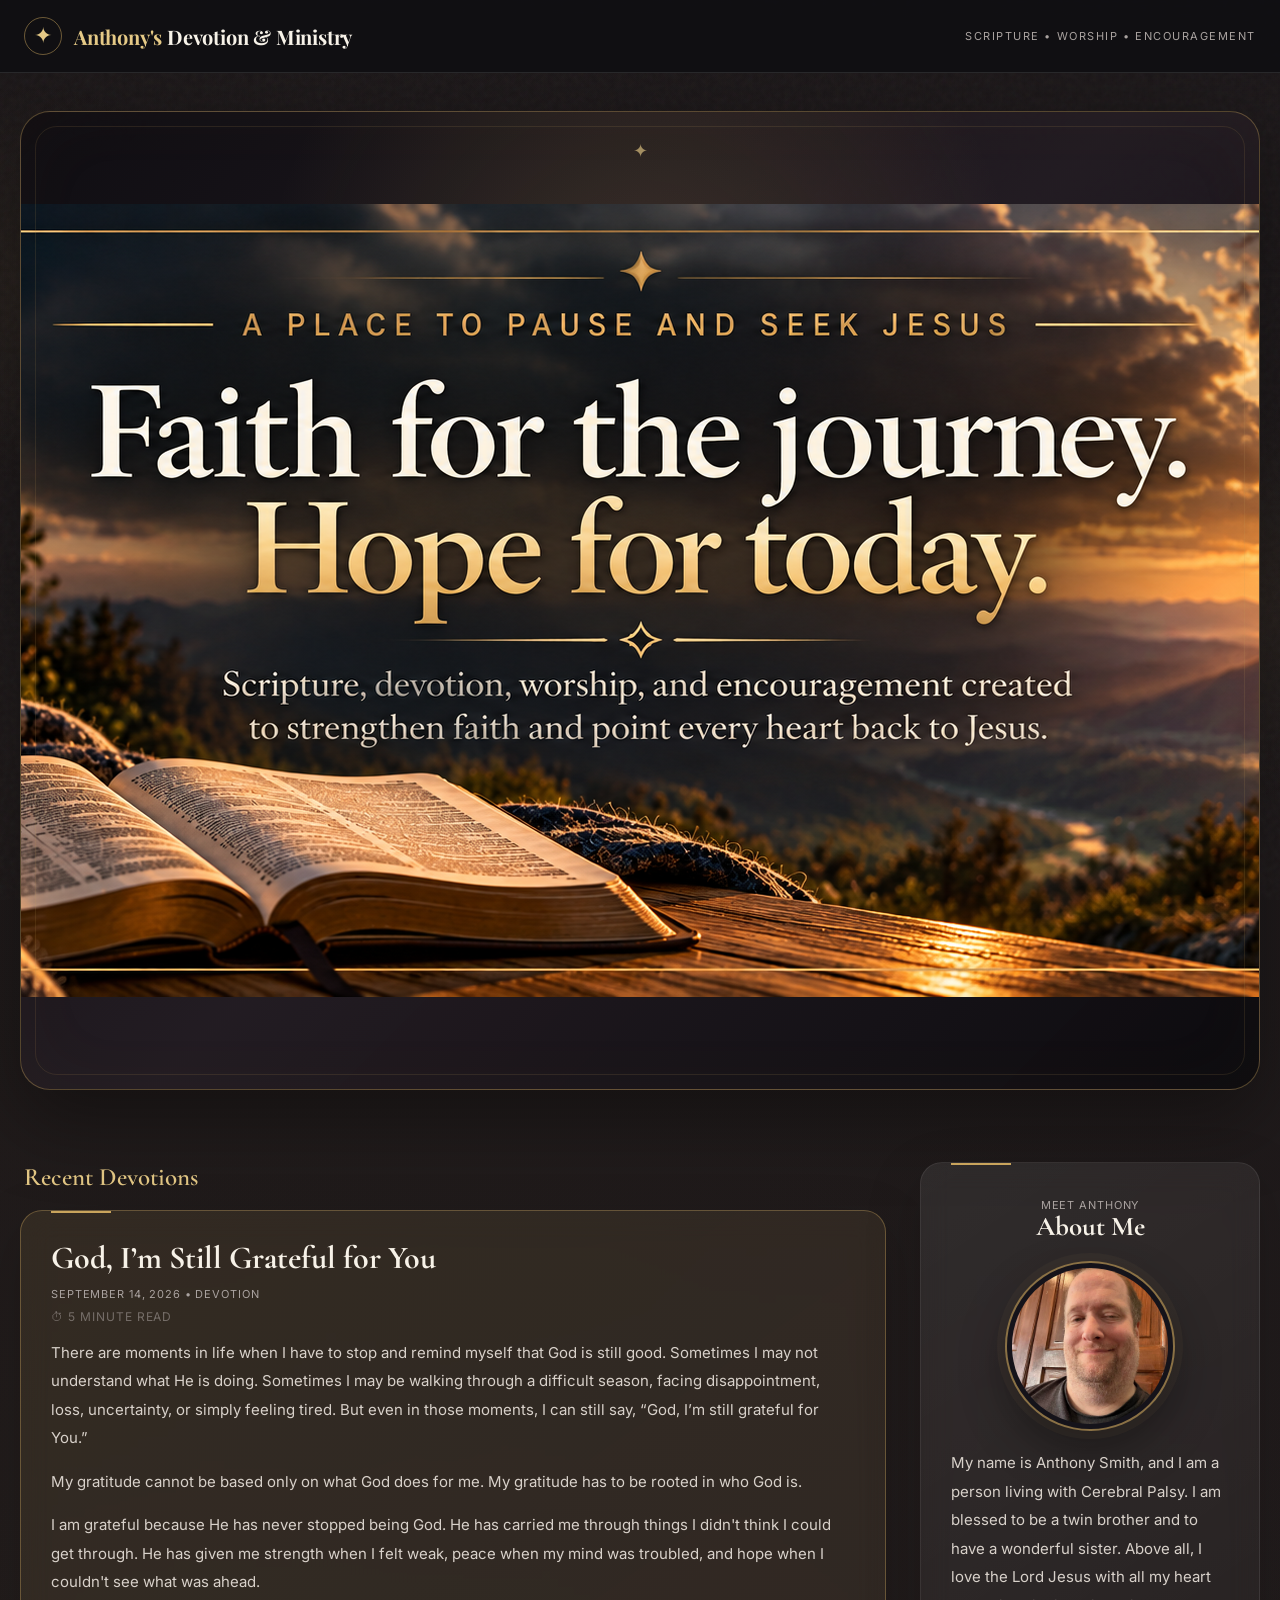
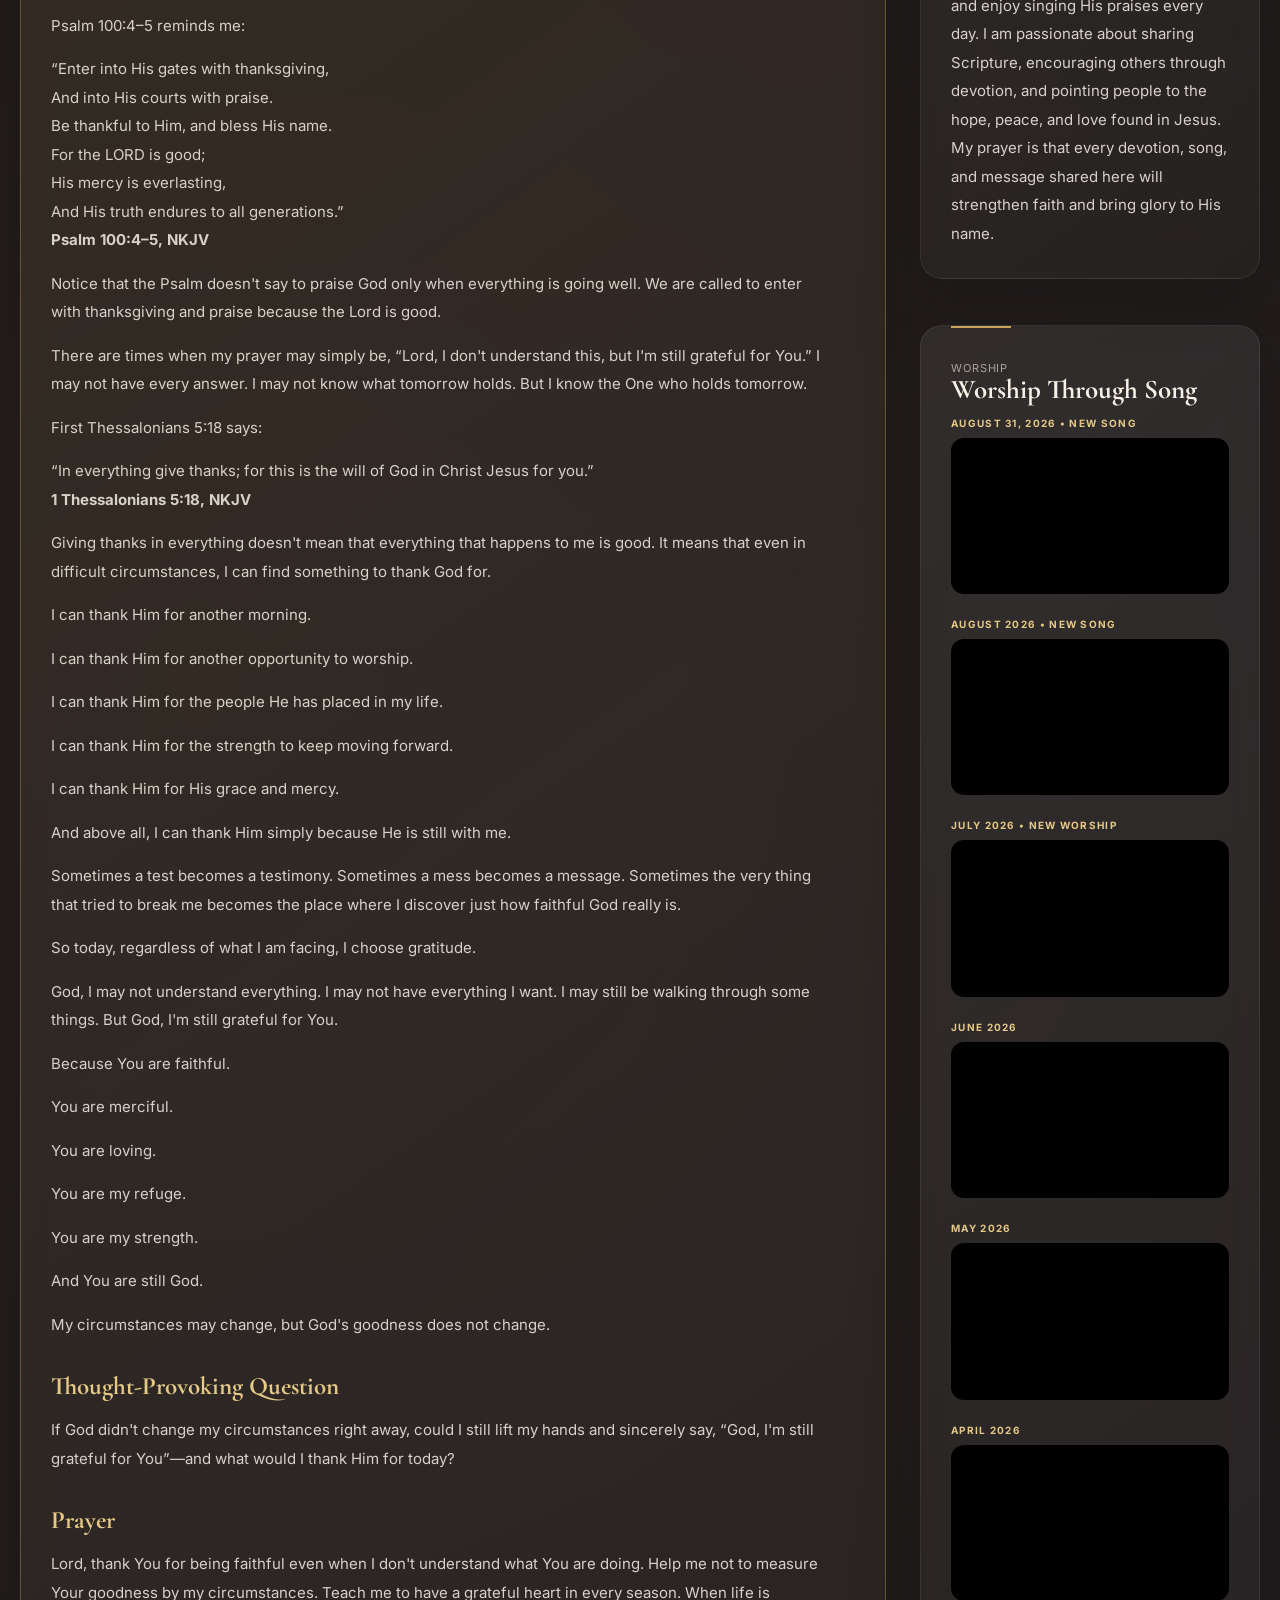
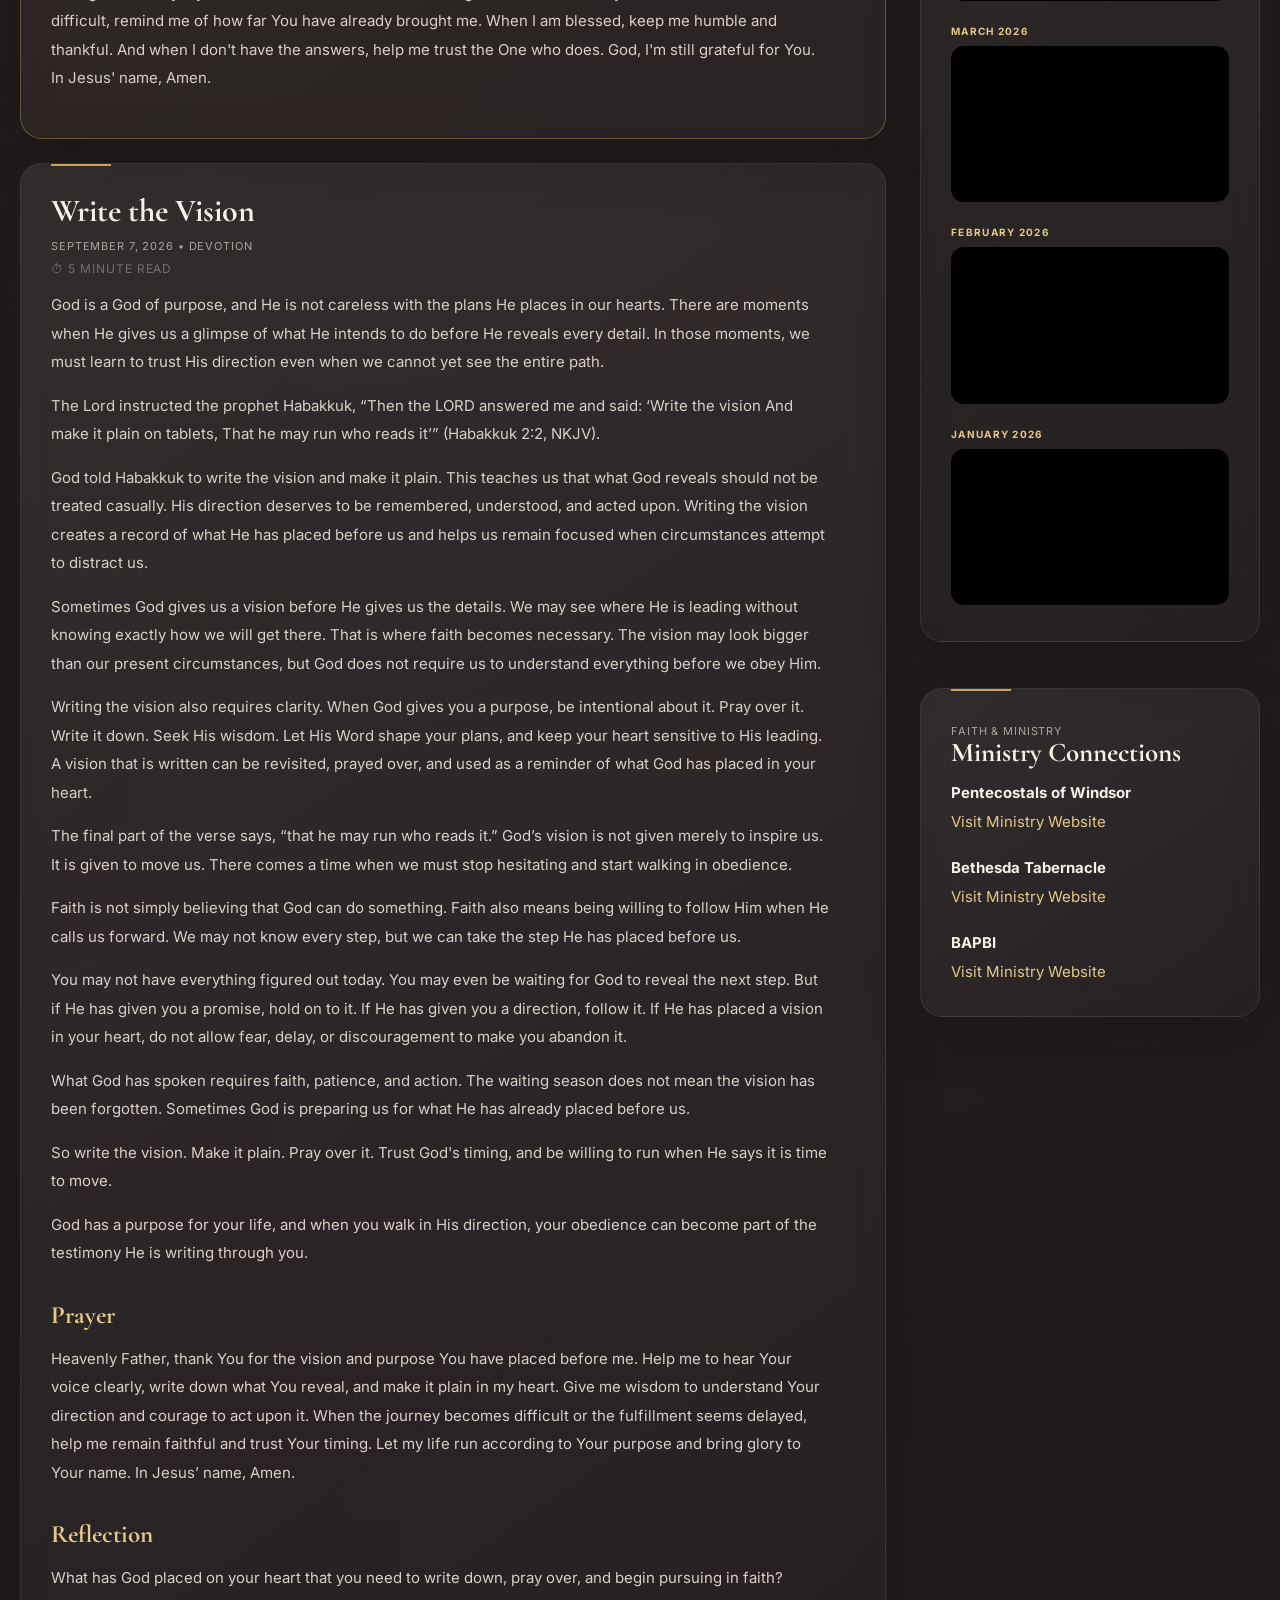
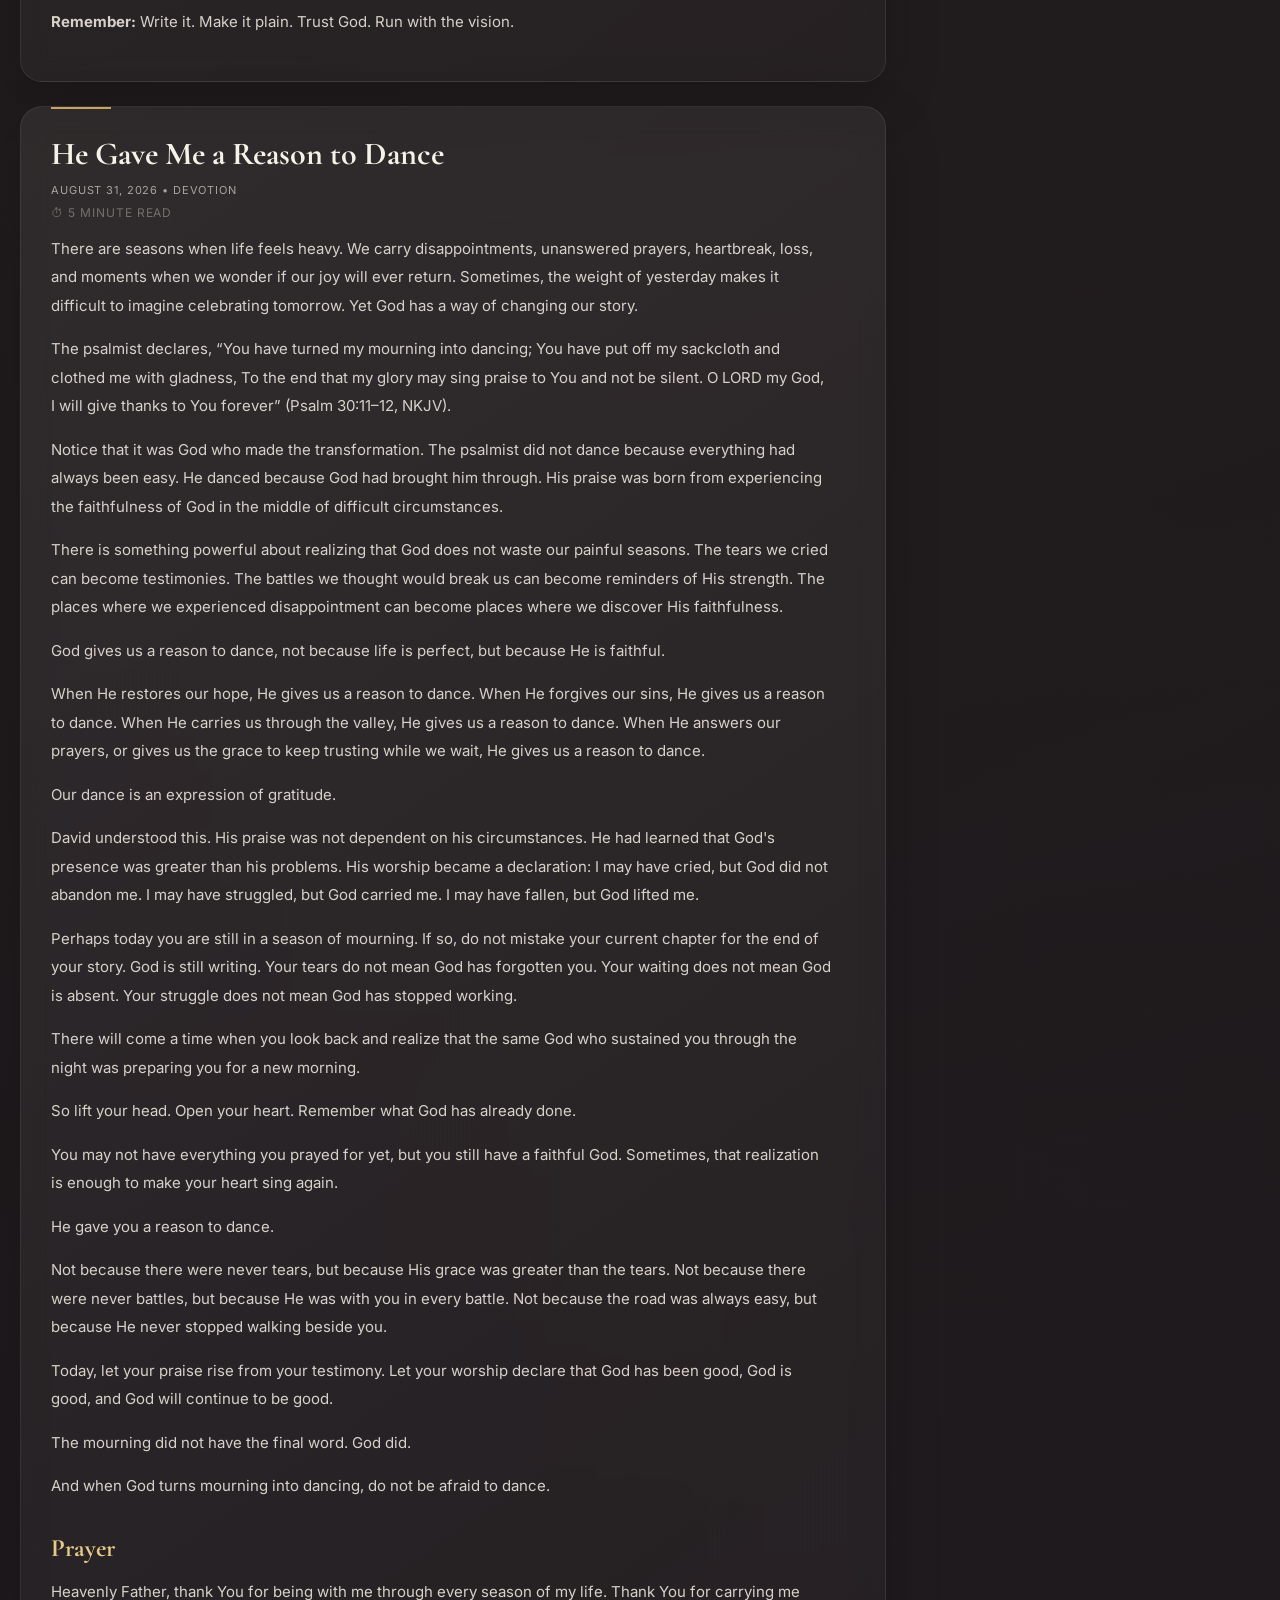
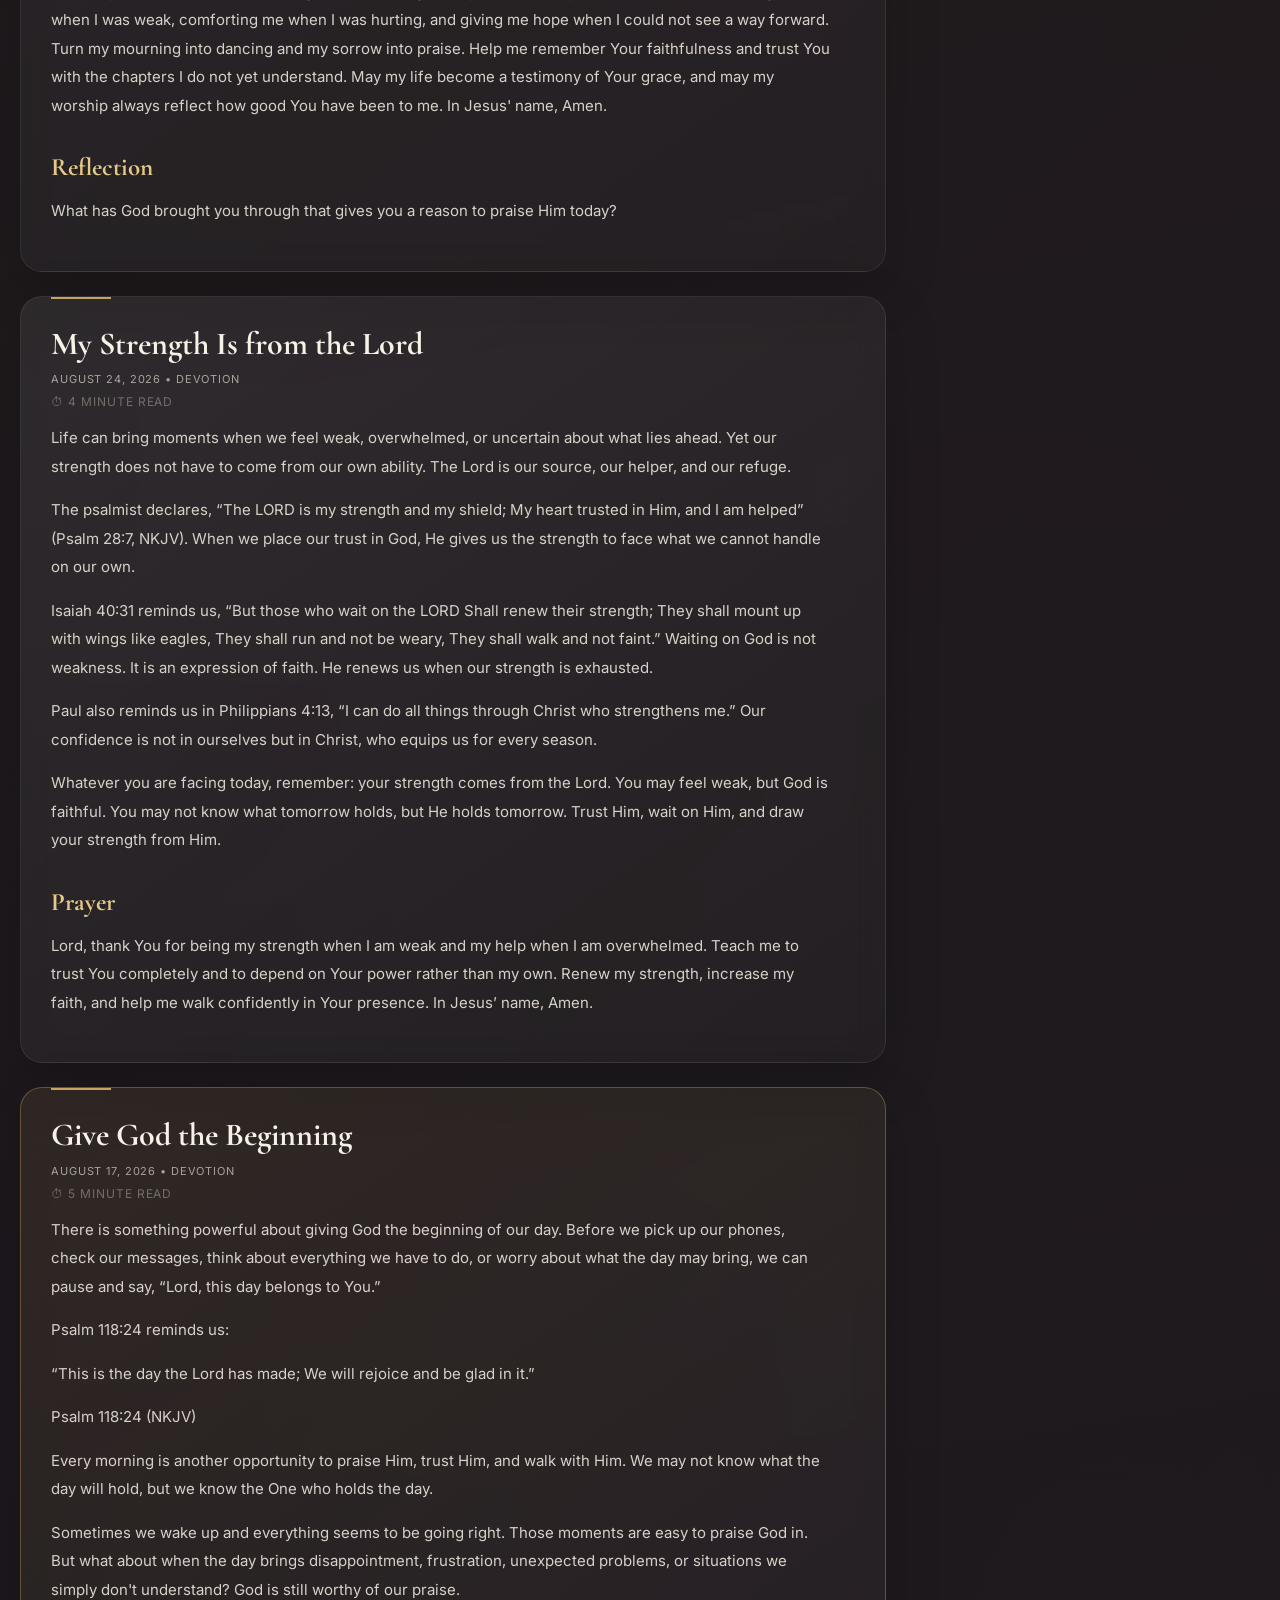
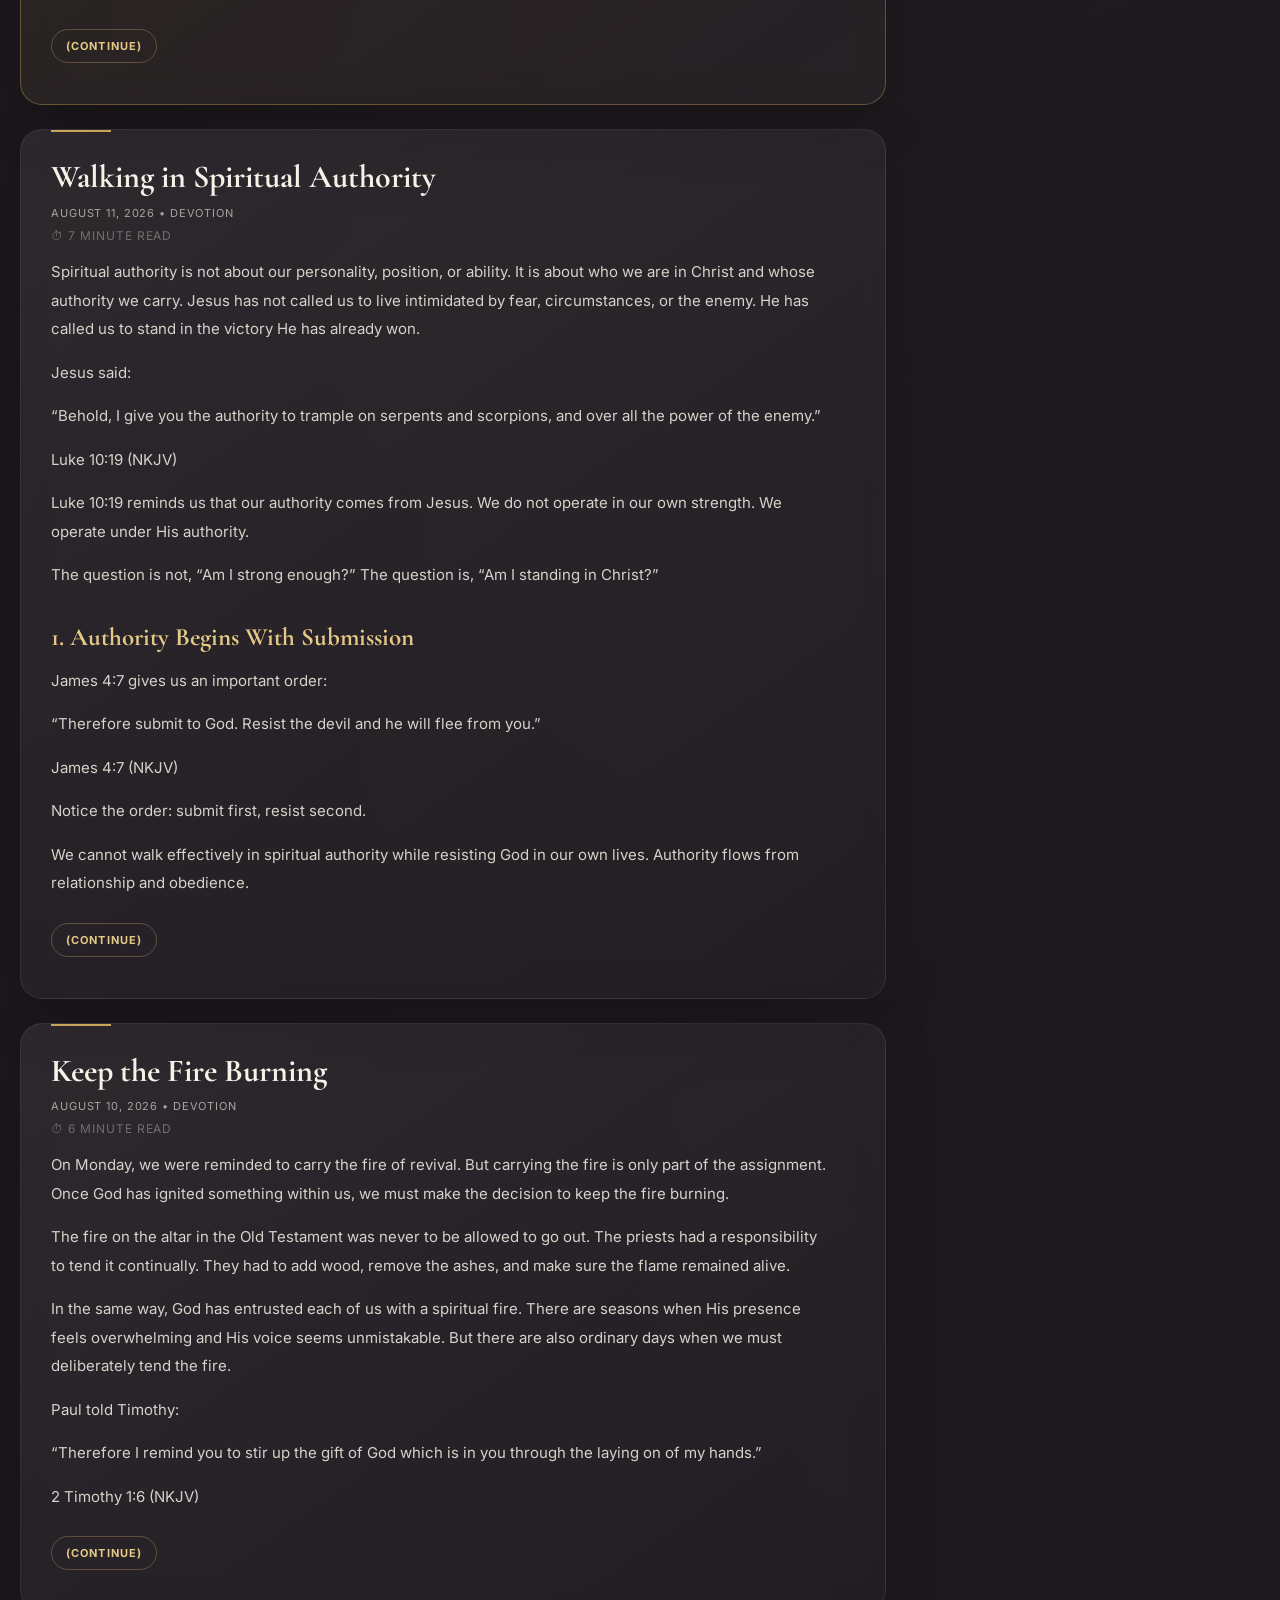
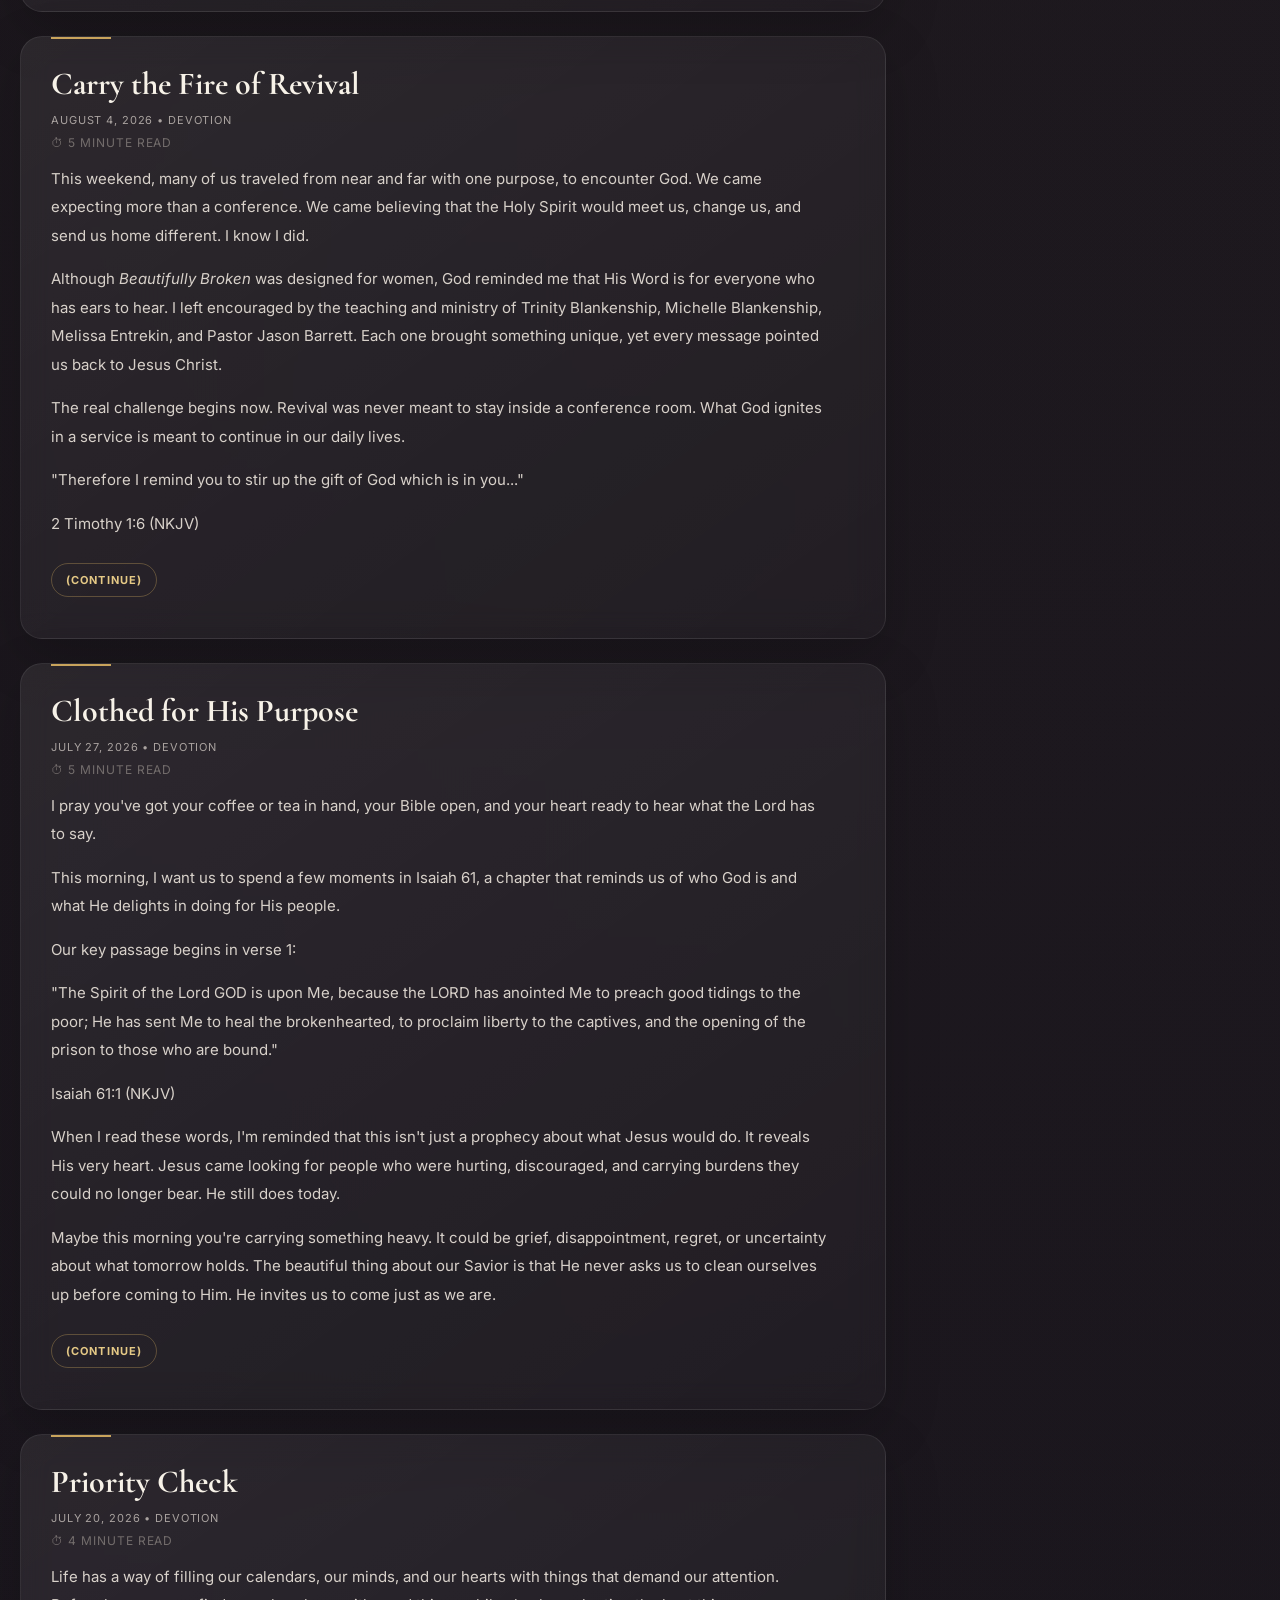
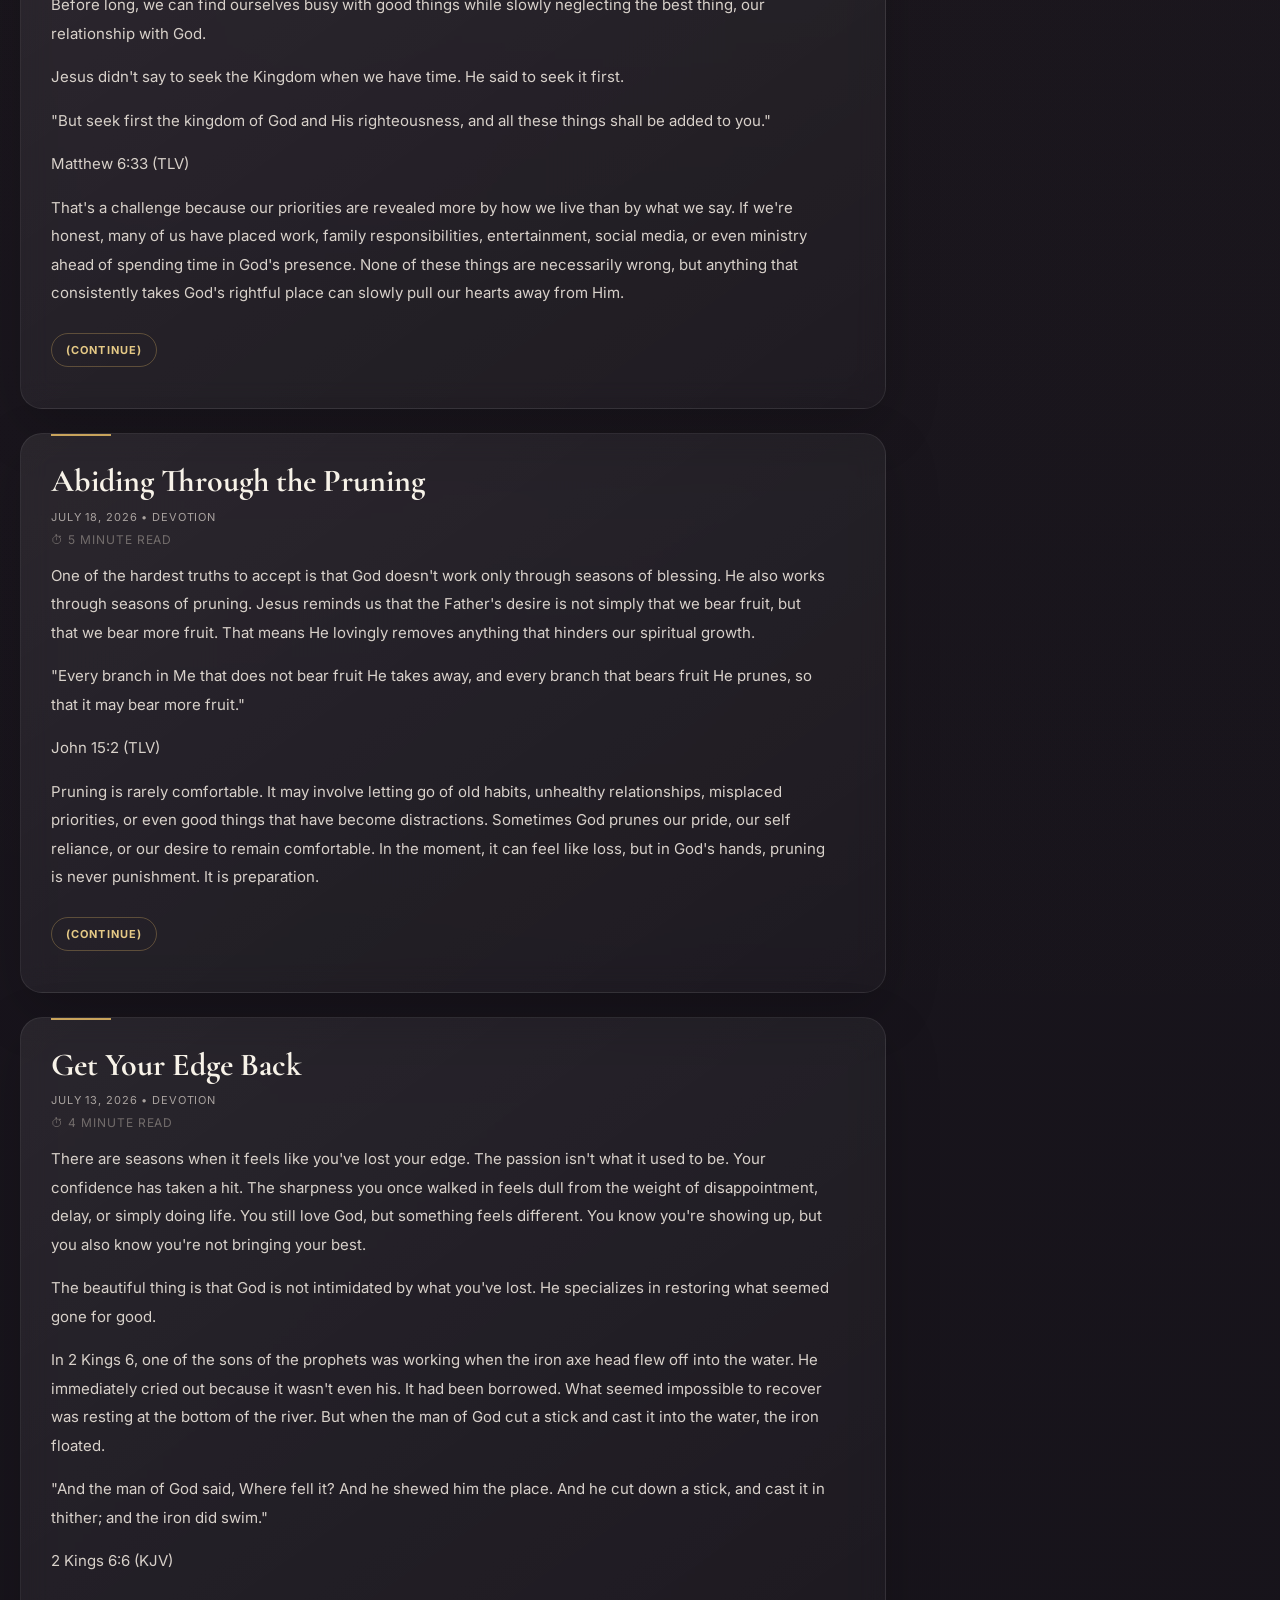
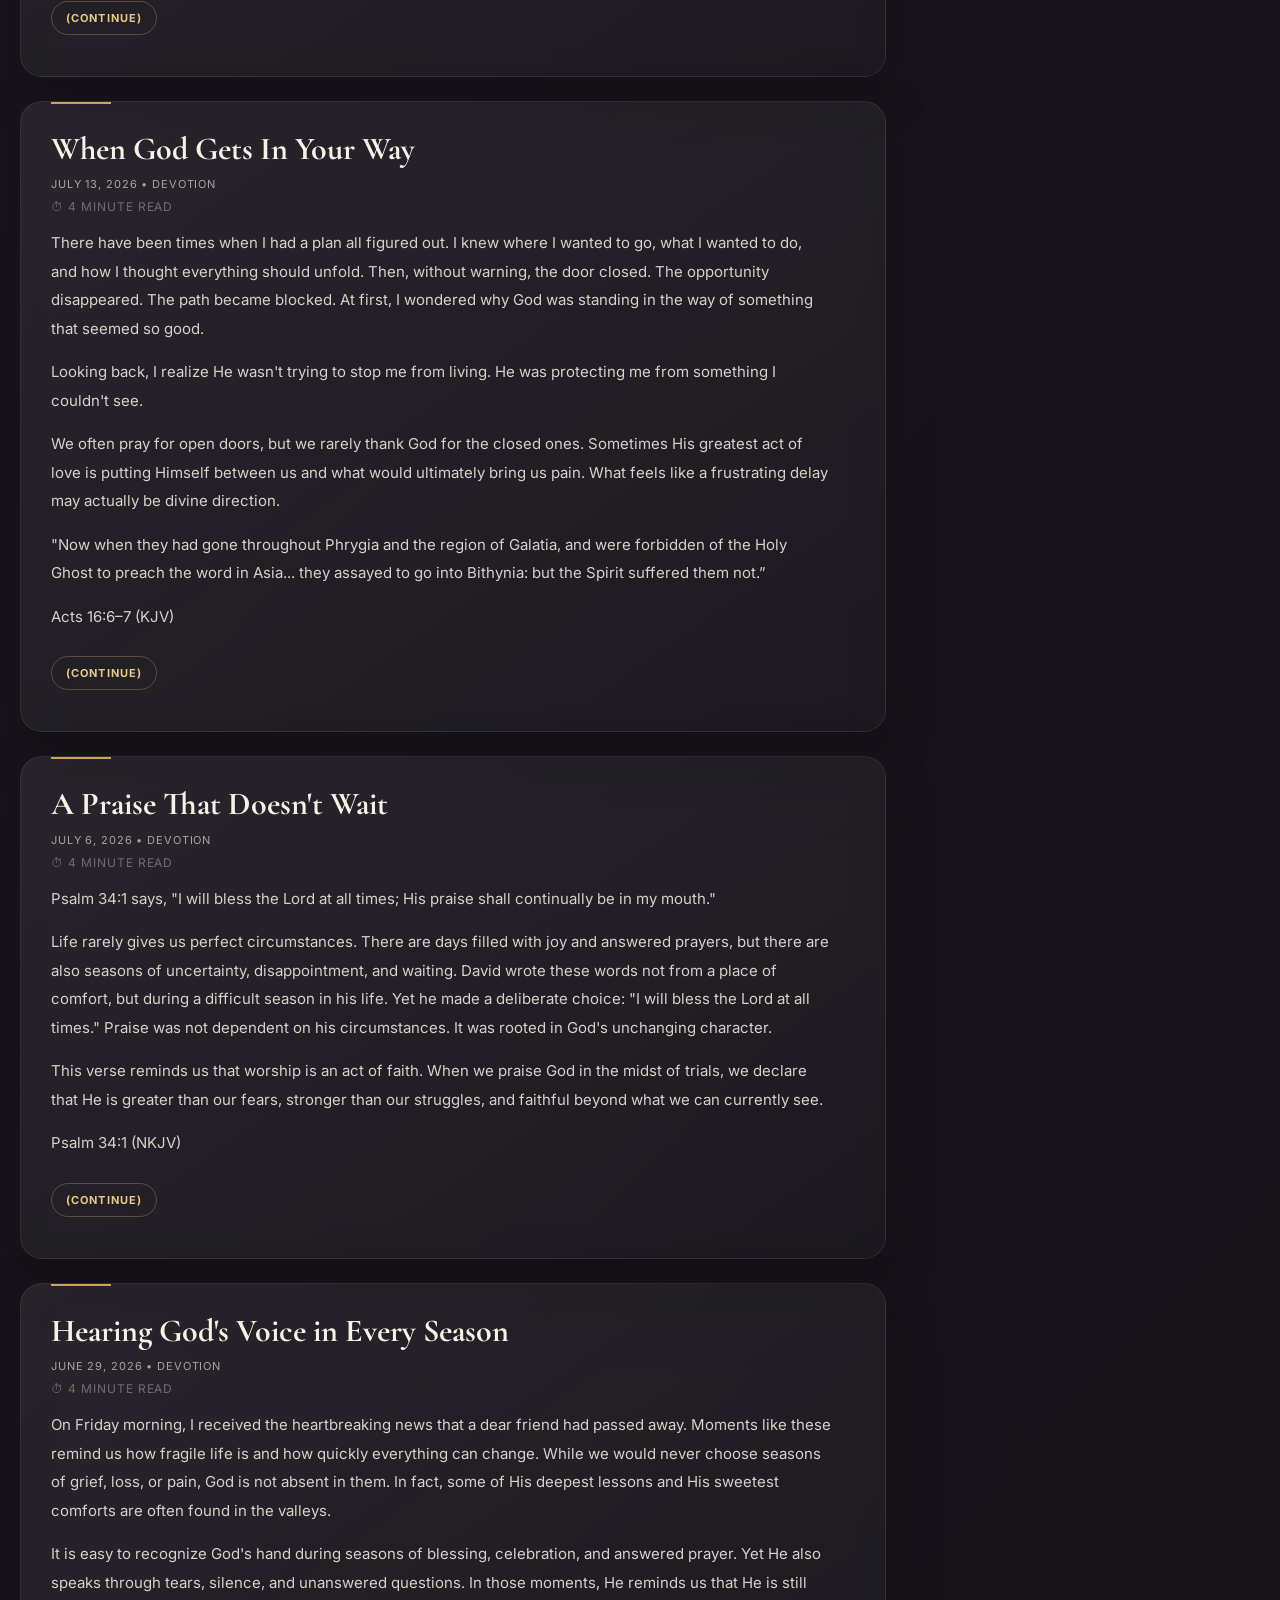
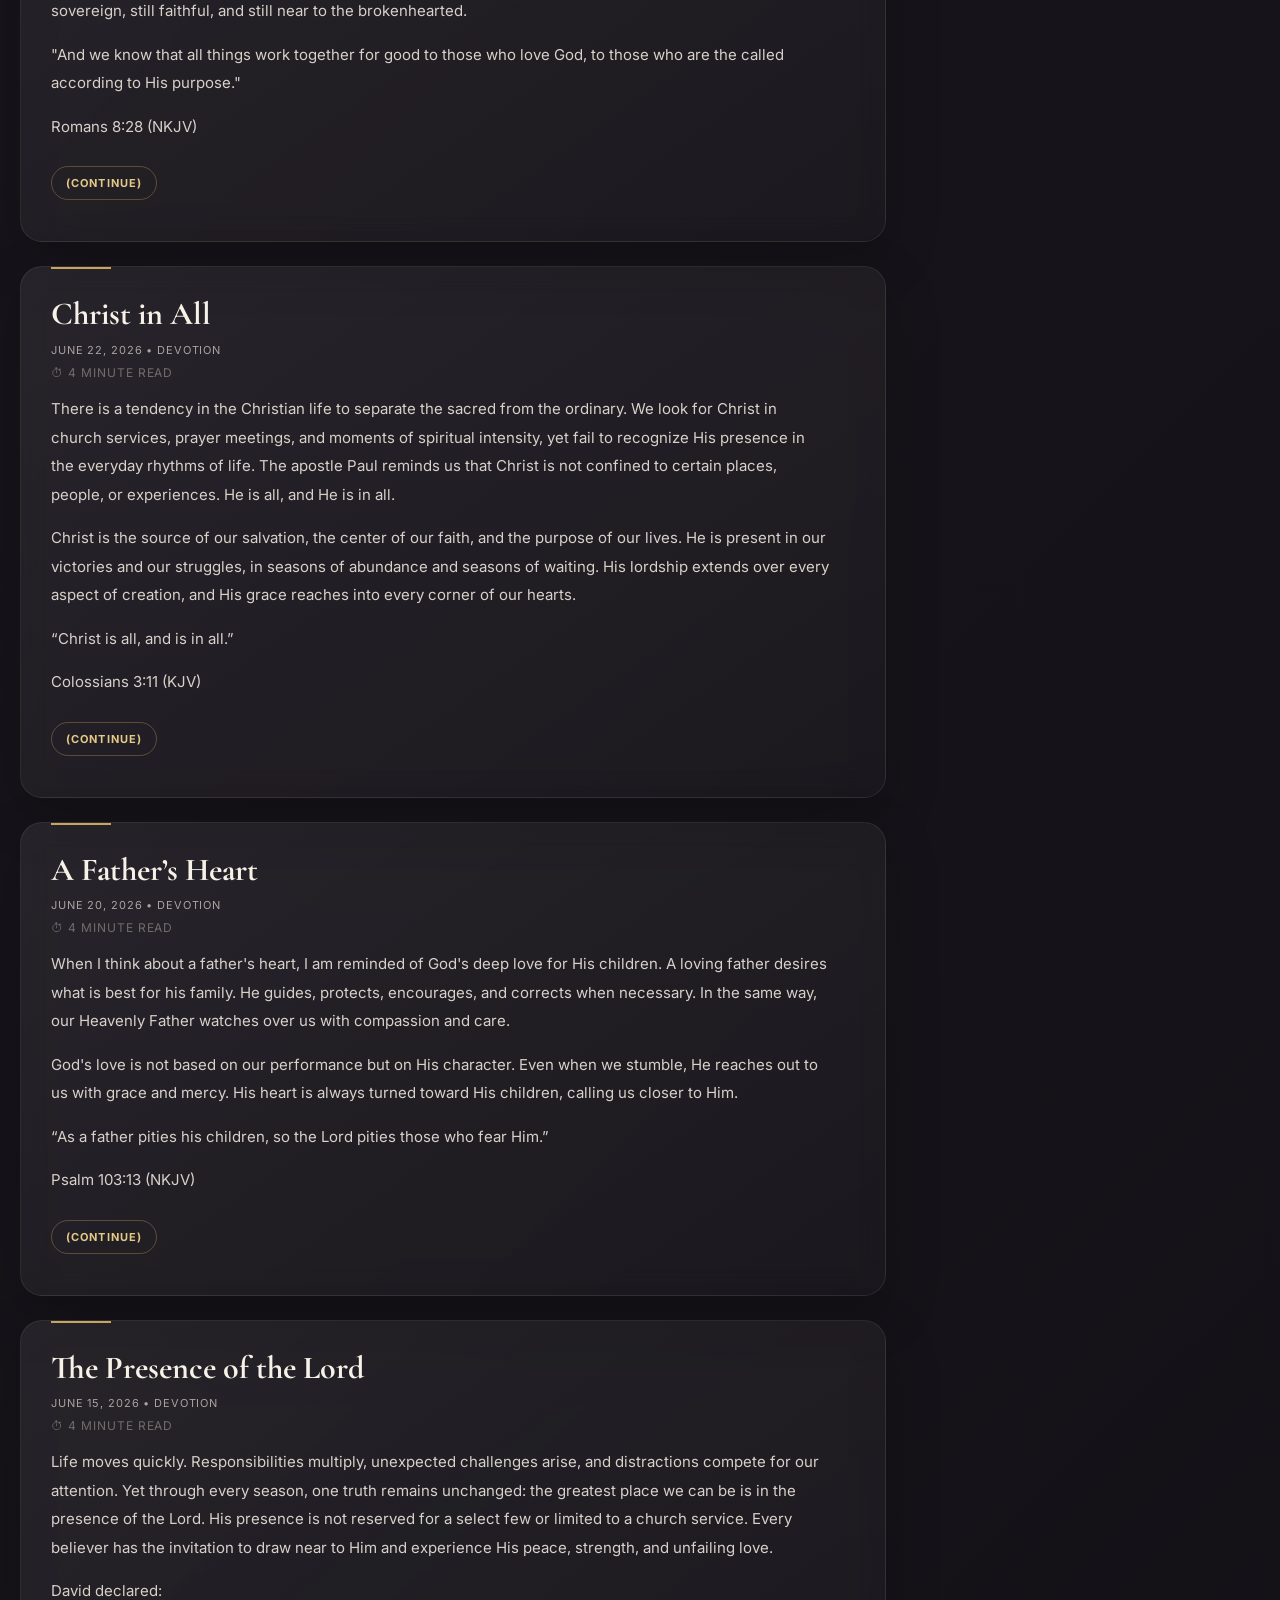
==== commit 7da32ae9: "Replace devotional hero with banner image" ====
--- a/index.html
+++ b/index.html
@@ -21,11 +21,12 @@
   </div>
 </nav>
 
-<header class="hero">
-  <div class="heroEyebrow">A place to pause and seek Jesus</div>
-  <h2>Faith for the journey.<br><span>Hope for today.</span></h2>
-  <p>Scripture, devotion, worship, and encouragement created to strengthen faith and point every heart back to Jesus.</p>
-  <div class="heroRule"></div>
+<header class="hero" aria-label="Anthony's Devotion & Ministry banner">
+  <img
+    class="heroBannerImage"
+    src="46D2E18C-C4B2-4281-942F-C9E478CE3C65.png"
+    alt="A place to pause and seek Jesus. Faith for the journey. Hope for today. Scripture, devotion, worship, and encouragement created to strengthen faith and point every heart back to Jesus."
+  >
 </header>
 
 <main class="container">
--- a/styles.css
+++ b/styles.css
@@ -1,28 +1,1184 @@
+/* =========================================================
+   ANTHONY'S DEVOTION & MINISTRY
+   Main Stylesheet
+   ========================================================= */
+
+
+/* =========================================================
+   GOOGLE FONTS
+   ========================================================= */
+
 @import url('https://fonts.googleapis.com/css2?family=Cormorant+Garamond:wght@500;600;700&family=Inter:wght@400;500;600;700&family=Playfair+Display:wght@600;700&display=swap');
 
-:root { --ink:#15131a; --ink-soft:#211d27; --cream:#f7f2e8; --cream-soft:#eee7da; --gold:#c9a45c; --gold-light:#e5c986; --muted:#aaa3a0; --white:#fff; --line:rgba(255,255,255,.10); --shadow:0 24px 70px rgba(0,0,0,.28); --radius:22px; }
-* { box-sizing:border-box; }
-html { scroll-behavior:smooth; }
-body { margin:0; color:var(--cream); font-family:Inter,sans-serif; background:radial-gradient(circle at 15% 10%,rgba(201,164,92,.10),transparent 28%),radial-gradient(circle at 85% 35%,rgba(201,164,92,.045),transparent 30%),linear-gradient(135deg,#100e14 0%,#19151d 48%,#0f0e12 100%); min-height:100vh; }
-body::before { content:""; position:fixed; inset:0; pointer-events:none; opacity:.045; background-image:url("data:image/svg+xml,%3Csvg viewBox='0 0 180 180' xmlns='http://www.w3.org/2000/svg'%3E%3Cfilter id='n'%3E%3CfeTurbulence type='fractalNoise' baseFrequency='.8' numOctaves='4' stitchTiles='stitch'/%3E%3C/filter%3E%3Crect width='100%25' height='100%25' filter='url(%23n)' opacity='.8'/%3E%3C/svg%3E"); z-index:-1; }
-::selection { background:var(--gold); color:var(--ink); }
-a { color:var(--gold-light); text-decoration:none; transition:color .25s ease,opacity .25s ease; }
-a:hover { color:var(--white); }
-#progressBar { position:fixed; top:0; left:0; width:0; height:3px; background:linear-gradient(90deg,var(--gold),var(--gold-light)); z-index:9999; box-shadow:0 0 18px rgba(201,164,92,.55); }
-.particles { position:fixed; inset:0; overflow:hidden; pointer-events:none; z-index:-1; }
-.particles::before,.particles::after { content:""; position:absolute; width:420px; height:420px; border-radius:50%; background:radial-gradient(circle,rgba(201,164,92,.06),transparent 68%); animation:floatGlow 22s infinite ease-in-out; }
-.particles::before { top:8%; left:-180px; } .particles::after { right:-180px; bottom:10%; animation-delay:-11s; }
-@keyframes floatGlow { 0%,100%{transform:translate3d(0,0,0) scale(1)} 50%{transform:translate3d(90px,-50px,0) scale(1.08)} }
-nav { position:sticky; top:0; z-index:1000; padding:17px 24px; background:rgba(15,14,18,.86); border-bottom:1px solid var(--line); backdrop-filter:blur(18px); }
-.navInner { max-width:1240px; margin:auto; display:flex; align-items:center; justify-content:space-between; gap:20px; }
-.navBrand { display:flex; align-items:center; gap:12px; } .navMark { width:38px; height:38px; display:grid; place-items:center; border:1px solid rgba(201,164,92,.5); border-radius:50%; color:var(--gold-light); font-family:'Cormorant Garamond',serif; font-size:22px; }
-nav h1 { margin:0; font-family:'Playfair Display',serif; font-size:20px; letter-spacing:-.01em; } nav h1 span{color:var(--gold-light);} .navTag{color:var(--muted);font-size:11px;letter-spacing:.14em;text-transform:uppercase;}
-.hero { max-width:1240px; margin:auto; padding:86px 24px 64px; text-align:center; } .heroEyebrow{display:inline-flex;align-items:center;gap:12px;color:var(--gold-light);font-size:11px;font-weight:700;letter-spacing:.22em;text-transform:uppercase;} .heroEyebrow::before,.heroEyebrow::after{content:"";width:34px;height:1px;background:rgba(201,164,92,.6);} .hero h2{max-width:850px;margin:18px auto 14px;font-family:'Cormorant Garamond',serif;font-size:clamp(46px,7vw,78px);line-height:.95;font-weight:600;letter-spacing:-.025em;} .hero h2 span{color:var(--gold-light);} .hero p{max-width:650px;margin:0 auto;color:var(--muted);font-size:15px;line-height:1.8;} .heroRule{width:80px;height:1px;margin:30px auto 0;background:var(--gold);opacity:.7;}
-.container{width:min(1240px,calc(100% - 40px));margin:auto;display:grid;grid-template-columns:minmax(0,1fr) 340px;gap:34px;align-items:start;} .posts{min-width:0;} .posts::before{display:none;} .sidebar{display:flex;flex-direction:column;gap:22px;position:sticky;top:86px;}
-.sectionTitle{margin:0 0 18px 4px;color:var(--gold-light);font-family:'Cormorant Garamond',serif;font-size:25px;font-weight:600;line-height:1.2;}
-.post,.card{position:relative;overflow:hidden;padding:30px;margin-bottom:24px;border:1px solid rgba(255,255,255,.08);border-radius:var(--radius);background:linear-gradient(145deg,rgba(255,255,255,.075),rgba(255,255,255,.025));box-shadow:0 18px 55px rgba(0,0,0,.18);backdrop-filter:blur(14px);} .post::before,.card::before{content:"";position:absolute;top:0;left:30px;width:60px;height:2px;background:var(--gold);} .post:hover,.card:hover{border-color:rgba(201,164,92,.28);box-shadow:var(--shadow);transform:translateY(-3px);transition:.3s ease;} .post:first-child{border-color:rgba(201,164,92,.38);background:linear-gradient(145deg,rgba(201,164,92,.11),rgba(255,255,255,.035));}
-.post h3,.card h3{margin:0 0 12px;color:var(--cream);font-family:'Cormorant Garamond',serif;font-size:32px;line-height:1.05;} .card h3{font-size:27px;} .date,.readTime,.metaLabel{color:var(--muted);font-size:11px;letter-spacing:.08em;text-transform:uppercase;} .date{margin:0 0 8px;} .readTime{margin:0 0 22px;color:#928b87 !important;} .post-content{max-width:780px;} .post-content p,.profile p,.card p{color:#d8d1ca;font-size:15px;line-height:1.9;} .post-content h4{margin:32px 0 14px;color:var(--gold-light);font-family:'Cormorant Garamond',serif;font-size:25px;text-align:left;}
-.toggle{display:inline-block;margin-top:10px;padding:9px 14px;border:1px solid rgba(201,164,92,.35);border-radius:999px;color:var(--gold-light);font-size:11px;font-weight:700;letter-spacing:.1em;text-transform:uppercase;cursor:pointer;} .toggle:hover{background:rgba(201,164,92,.1);} .profile{text-align:center;} .profile img{width:170px;height:170px;object-fit:cover;display:block;margin:20px auto 18px;border-radius:50%;border:2px solid rgba(201,164,92,.65);padding:5px;background:var(--ink);box-shadow:0 0 0 8px rgba(201,164,92,.05),0 20px 45px rgba(0,0,0,.35);} .profile p{text-align:left;margin-bottom:0;}
-.worshipGrid{display:grid;grid-template-columns:1fr;gap:18px;} .worshipItem{margin-bottom:6px;} .worshipDate{display:block;margin:0 0 9px;color:var(--gold-light);font-size:10px;font-weight:700;letter-spacing:.13em;text-transform:uppercase;} iframe{display:block;width:100%;aspect-ratio:16/9;height:auto;border:0;border-radius:13px;background:#000;} .connections p{margin:0 0 18px;} .connections p:last-child{margin-bottom:0;} .connections strong{color:var(--cream);}
-.siteFooter{margin-top:90px;padding:70px 24px 45px;text-align:center;border-top:1px solid var(--line);background:rgba(7,7,9,.72);} .footerInner{max-width:900px;margin:auto;} .footerBrand{color:var(--cream);font-family:'Cormorant Garamond',serif;font-size:38px;font-weight:600;} .footerText{max-width:600px;margin:10px auto 28px;color:var(--muted);line-height:1.8;} .footerLinks{display:flex;justify-content:center;gap:26px;flex-wrap:wrap;margin-bottom:30px;} .footerLinks a{font-size:12px;font-weight:700;letter-spacing:.08em;text-transform:uppercase;} .copyright,.credit{margin:8px 0 0;color:#777174;font-size:11px;}
-@media(max-width:950px){.container{grid-template-columns:1fr}.sidebar{position:static;}} @media(max-width:650px){nav{padding:14px 16px}.navInner{justify-content:center}.navTag{display:none}nav h1{font-size:18px}.hero{padding:62px 20px 45px}.hero h2{font-size:49px}.container{width:min(100% - 24px,1240px)}.post,.card{padding:24px 20px;border-radius:18px}.post::before,.card::before{left:20px}.post h3{font-size:29px}.footerBrand{font-size:31px}.footerLinks{flex-direction:column;gap:13px}} @media(prefers-reduced-motion:reduce){html{scroll-behavior:auto}*,*::before,*::after{animation-duration:.01ms !important;transition-duration:.01ms !important;}}
+
+/* =========================================================
+   COLOR VARIABLES & GLOBAL SETTINGS
+   ========================================================= */
+
+:root {
+    --ink: #15131a;
+    --ink-soft: #211d27;
+
+    --cream: #f7f2e8;
+    --cream-soft: #eee7da;
+
+    --gold: #c9a45c;
+    --gold-light: #e5c986;
+
+    --muted: #aaa3a0;
+    --white: #fff;
+
+    --line: rgba(255, 255, 255, .10);
+
+    --shadow: 0 24px 70px rgba(0, 0, 0, .28);
+
+    --radius: 22px;
+}
+
+
+/* =========================================================
+   GLOBAL RESET
+   ========================================================= */
+
+* {
+    box-sizing: border-box;
+}
+
+html {
+    scroll-behavior: smooth;
+}
+
+
+/* =========================================================
+   BODY
+   ========================================================= */
+
+body {
+    margin: 0;
+    color: var(--cream);
+    font-family: Inter, sans-serif;
+
+    background:
+        radial-gradient(
+            circle at 15% 10%,
+            rgba(201, 164, 92, .10),
+            transparent 28%
+        ),
+        radial-gradient(
+            circle at 85% 35%,
+            rgba(201, 164, 92, .045),
+            transparent 30%
+        ),
+        linear-gradient(
+            135deg,
+            #100e14 0%,
+            #19151d 48%,
+            #0f0e12 100%
+        );
+
+    min-height: 100vh;
+}
+
+
+/* =========================================================
+   BODY TEXTURE
+   ========================================================= */
+
+body::before {
+    content: "";
+
+    position: fixed;
+    inset: 0;
+
+    pointer-events: none;
+
+    opacity: .045;
+
+    background-image: url(
+        "data:image/svg+xml,%3Csvg viewBox='0 0 180 180' xmlns='http://www.w3.org/2000/svg'%3E%3Cfilter id='n'%3E%3CfeTurbulence type='fractalNoise' baseFrequency='.8' numOctaves='4' stitchTiles='stitch'/%3E%3C/filter%3E%3Crect width='100%25' height='100%25' filter='url(%23n)' opacity='.8'/%3E%3C/svg%3E"
+    );
+
+    z-index: -1;
+}
+
+
+/* =========================================================
+   TEXT SELECTION
+   ========================================================= */
+
+::selection {
+    background: var(--gold);
+    color: var(--ink);
+}
+
+
+/* =========================================================
+   LINKS
+   ========================================================= */
+
+a {
+    color: var(--gold-light);
+    text-decoration: none;
+
+    transition:
+        color .25s ease,
+        opacity .25s ease;
+}
+
+a:hover {
+    color: var(--white);
+}
+
+
+/* =========================================================
+   READING PROGRESS BAR
+   ========================================================= */
+
+#progressBar {
+    position: fixed;
+
+    top: 0;
+    left: 0;
+
+    width: 0;
+    height: 3px;
+
+    background:
+        linear-gradient(
+            90deg,
+            var(--gold),
+            var(--gold-light)
+        );
+
+    z-index: 9999;
+
+    box-shadow:
+        0 0 18px rgba(201, 164, 92, .55);
+}
+
+
+/* =========================================================
+   BACKGROUND PARTICLES
+   ========================================================= */
+
+.particles {
+    position: fixed;
+
+    inset: 0;
+
+    overflow: hidden;
+    pointer-events: none;
+
+    z-index: -1;
+}
+
+
+.particles::before,
+.particles::after {
+    content: "";
+
+    position: absolute;
+
+    width: 420px;
+    height: 420px;
+
+    border-radius: 50%;
+
+    background:
+        radial-gradient(
+            circle,
+            rgba(201, 164, 92, .06),
+            transparent 68%
+        );
+
+    animation:
+        floatGlow 22s infinite ease-in-out;
+}
+
+
+.particles::before {
+    top: 8%;
+    left: -180px;
+}
+
+
+.particles::after {
+    right: -180px;
+    bottom: 10%;
+
+    animation-delay: -11s;
+}
+
+
+/* =========================================================
+   BACKGROUND PARTICLE ANIMATION
+   ========================================================= */
+
+@keyframes floatGlow {
+
+    0%,
+    100% {
+        transform:
+            translate3d(0, 0, 0)
+            scale(1);
+    }
+
+    50% {
+        transform:
+            translate3d(90px, -50px, 0)
+            scale(1.08);
+    }
+}
+
+
+/* =========================================================
+   NAVIGATION
+   ========================================================= */
+
+nav {
+    position: sticky;
+
+    top: 0;
+
+    z-index: 1000;
+
+    padding: 17px 24px;
+
+    background: rgba(15, 14, 18, .86);
+
+    border-bottom:
+        1px solid var(--line);
+
+    backdrop-filter: blur(18px);
+}
+
+
+.navInner {
+    max-width: 1240px;
+
+    margin: auto;
+
+    display: flex;
+
+    align-items: center;
+
+    justify-content: space-between;
+
+    gap: 20px;
+}
+
+
+.navBrand {
+    display: flex;
+
+    align-items: center;
+
+    gap: 12px;
+}
+
+
+.navMark {
+    width: 38px;
+    height: 38px;
+
+    display: grid;
+
+    place-items: center;
+
+    border:
+        1px solid rgba(201, 164, 92, .5);
+
+    border-radius: 50%;
+
+    color: var(--gold-light);
+
+    font-family:
+        'Cormorant Garamond',
+        serif;
+
+    font-size: 22px;
+}
+
+
+nav h1 {
+    margin: 0;
+
+    font-family:
+        'Playfair Display',
+        serif;
+
+    font-size: 20px;
+
+    letter-spacing: -.01em;
+}
+
+
+nav h1 span {
+    color: var(--gold-light);
+}
+
+
+.navTag {
+    color: var(--muted);
+
+    font-size: 11px;
+
+    letter-spacing: .14em;
+
+    text-transform: uppercase;
+}
+
+
+/* =========================================================
+   HERO / DEVOTIONAL BANNER
+   ========================================================= */
+
+.hero {
+    position: relative;
+
+    width: min(
+        1240px,
+        calc(100% - 40px)
+    );
+
+    min-height: 420px;
+
+    margin: 38px auto 72px;
+
+    padding: 92px 42px;
+
+    display: flex;
+
+    flex-direction: column;
+
+    justify-content: center;
+
+    align-items: center;
+
+    text-align: center;
+
+    overflow: hidden;
+
+    border:
+        1px solid rgba(201, 164, 92, .38);
+
+    border-radius: 30px;
+
+    background:
+        radial-gradient(
+            circle at 50% 20%,
+            rgba(201, 164, 92, .18),
+            transparent 38%
+        ),
+        linear-gradient(
+            135deg,
+            rgba(15, 13, 18, .97),
+            rgba(35, 28, 35, .92) 50%,
+            rgba(12, 11, 15, .98)
+        );
+
+    box-shadow:
+        0 28px 80px rgba(0, 0, 0, .38),
+        inset 0 0 80px rgba(201, 164, 92, .035);
+}
+
+
+/* =========================================================
+   HERO INNER BORDER
+   ========================================================= */
+
+.hero::before {
+    content: "";
+
+    position: absolute;
+
+    inset: 14px;
+
+    border:
+        1px solid rgba(201, 164, 92, .13);
+
+    border-radius: 22px;
+
+    pointer-events: none;
+}
+
+
+/* =========================================================
+   HERO DECORATIVE STAR
+   ========================================================= */
+
+.hero::after {
+    content: "✦";
+
+    position: absolute;
+
+    top: 28px;
+    left: 50%;
+
+    transform:
+        translateX(-50%);
+
+    color:
+        rgba(229, 201, 134, .65);
+
+    font-size: 18px;
+
+    pointer-events: none;
+}
+
+
+/* =========================================================
+   HERO EYEBROW
+   ========================================================= */
+
+.heroEyebrow {
+    display: inline-flex;
+
+    align-items: center;
+
+    gap: 12px;
+
+    color: var(--gold-light);
+
+    font-size: 11px;
+
+    font-weight: 700;
+
+    letter-spacing: .22em;
+
+    text-transform: uppercase;
+}
+
+
+.heroEyebrow::before,
+.heroEyebrow::after {
+    content: "";
+
+    width: 34px;
+    height: 1px;
+
+    background:
+        rgba(201, 164, 92, .6);
+}
+
+
+/* =========================================================
+   HERO MAIN HEADING
+   ========================================================= */
+
+.hero h2 {
+    position: relative;
+
+    z-index: 1;
+
+    max-width: 850px;
+
+    margin: 18px auto 18px;
+
+    font-family:
+        'Cormorant Garamond',
+        serif;
+
+    font-size:
+        clamp(
+            46px,
+            7vw,
+            78px
+        );
+
+    line-height: .95;
+
+    font-weight: 600;
+
+    letter-spacing: -.025em;
+}
+
+
+.hero h2 span {
+    color: var(--gold-light);
+}
+
+
+/* =========================================================
+   HERO DESCRIPTION
+   ========================================================= */
+
+.hero p {
+    position: relative;
+
+    z-index: 1;
+
+    max-width: 680px;
+
+    margin: 0 auto;
+
+    color: #d8d1ca;
+
+    font-size: 15px;
+
+    line-height: 1.9;
+
+    text-shadow:
+        0 1px 14px rgba(0, 0, 0, .35);
+}
+
+
+/* =========================================================
+   HERO DIVIDER
+   ========================================================= */
+
+.heroRule {
+    position: relative;
+
+    z-index: 1;
+
+    width: 110px;
+    height: 1px;
+
+    margin: 30px auto 0;
+
+    background:
+        linear-gradient(
+            90deg,
+            transparent,
+            var(--gold),
+            transparent
+        );
+
+    opacity: .85;
+}
+
+
+/* =========================================================
+   MAIN CONTENT CONTAINER
+   ========================================================= */
+
+.container {
+    width: min(
+        1240px,
+        calc(100% - 40px)
+    );
+
+    margin: auto;
+
+    display: grid;
+
+    grid-template-columns:
+        minmax(0, 1fr)
+        340px;
+
+    gap: 34px;
+
+    align-items: start;
+}
+
+
+/* =========================================================
+   POSTS
+   ========================================================= */
+
+.posts {
+    min-width: 0;
+}
+
+
+.posts::before {
+    display: none;
+}
+
+
+/* =========================================================
+   SIDEBAR
+   ========================================================= */
+
+.sidebar {
+    display: flex;
+
+    flex-direction: column;
+
+    gap: 22px;
+
+    position: sticky;
+
+    top: 86px;
+}
+
+
+/* =========================================================
+   SECTION TITLE
+   ========================================================= */
+
+.sectionTitle {
+    margin: 0 0 18px 4px;
+
+    color: var(--gold-light);
+
+    font-family:
+        'Cormorant Garamond',
+        serif;
+
+    font-size: 25px;
+
+    font-weight: 600;
+
+    line-height: 1.2;
+}
+
+
+/* =========================================================
+   POSTS & CARDS
+   ========================================================= */
+
+.post,
+.card {
+    position: relative;
+
+    overflow: hidden;
+
+    padding: 30px;
+
+    margin-bottom: 24px;
+
+    border:
+        1px solid rgba(255, 255, 255, .08);
+
+    border-radius: var(--radius);
+
+    background:
+        linear-gradient(
+            145deg,
+            rgba(255, 255, 255, .075),
+            rgba(255, 255, 255, .025)
+        );
+
+    box-shadow:
+        0 18px 55px rgba(0, 0, 0, .18);
+
+    backdrop-filter: blur(14px);
+}
+
+
+/* =========================================================
+   CARD TOP GOLD ACCENT
+   ========================================================= */
+
+.post::before,
+.card::before {
+    content: "";
+
+    position: absolute;
+
+    top: 0;
+    left: 30px;
+
+    width: 60px;
+    height: 2px;
+
+    background: var(--gold);
+}
+
+
+/* =========================================================
+   CARD HOVER EFFECT
+   ========================================================= */
+
+.post:hover,
+.card:hover {
+    border-color:
+        rgba(201, 164, 92, .28);
+
+    box-shadow: var(--shadow);
+
+    transform:
+        translateY(-3px);
+
+    transition: .3s ease;
+}
+
+
+/* =========================================================
+   FIRST POST HIGHLIGHT
+   ========================================================= */
+
+.post:first-child {
+    border-color:
+        rgba(201, 164, 92, .38);
+
+    background:
+        linear-gradient(
+            145deg,
+            rgba(201, 164, 92, .11),
+            rgba(255, 255, 255, .035)
+        );
+}
+
+
+/* =========================================================
+   POST & CARD HEADINGS
+   ========================================================= */
+
+.post h3,
+.card h3 {
+    margin: 0 0 12px;
+
+    color: var(--cream);
+
+    font-family:
+        'Cormorant Garamond',
+        serif;
+
+    font-size: 32px;
+
+    line-height: 1.05;
+}
+
+
+.card h3 {
+    font-size: 27px;
+}
+
+
+/* =========================================================
+   META INFORMATION
+   ========================================================= */
+
+.date,
+.readTime,
+.metaLabel {
+    color: var(--muted);
+
+    font-size: 11px;
+
+    letter-spacing: .08em;
+
+    text-transform: uppercase;
+}
+
+
+.date {
+    margin: 0 0 8px;
+}
+
+
+.readTime {
+    margin: 0 0 22px;
+
+    color: #928b87 !important;
+}
+
+
+/* =========================================================
+   POST CONTENT
+   ========================================================= */
+
+.post-content {
+    max-width: 780px;
+}
+
+
+.post-content p,
+.profile p,
+.card p {
+    color: #d8d1ca;
+
+    font-size: 15px;
+
+    line-height: 1.9;
+}
+
+
+.post-content h4 {
+    margin: 32px 0 14px;
+
+    color: var(--gold-light);
+
+    font-family:
+        'Cormorant Garamond',
+        serif;
+
+    font-size: 25px;
+
+    text-align: left;
+}
+
+
+/* =========================================================
+   TOGGLE / CONTINUE BUTTON
+   ========================================================= */
+
+.toggle {
+    display: inline-block;
+
+    margin-top: 10px;
+
+    padding: 9px 14px;
+
+    border:
+        1px solid rgba(201, 164, 92, .35);
+
+    border-radius: 999px;
+
+    color: var(--gold-light);
+
+    font-size: 11px;
+
+    font-weight: 700;
+
+    letter-spacing: .1em;
+
+    text-transform: uppercase;
+
+    cursor: pointer;
+}
+
+
+.toggle:hover {
+    background:
+        rgba(201, 164, 92, .1);
+}
+
+
+/* =========================================================
+   PROFILE CARD
+   ========================================================= */
+
+.profile {
+    text-align: center;
+}
+
+
+/* =========================================================
+   PROFILE IMAGE
+   ========================================================= */
+
+.profile img {
+    width: 170px;
+    height: 170px;
+
+    object-fit: cover;
+
+    display: block;
+
+    margin: 20px auto 18px;
+
+    border-radius: 50%;
+
+    border:
+        2px solid rgba(201, 164, 92, .65);
+
+    padding: 5px;
+
+    background: var(--ink);
+
+    box-shadow:
+        0 0 0 8px rgba(201, 164, 92, .05),
+        0 20px 45px rgba(0, 0, 0, .35);
+}
+
+
+.profile p {
+    text-align: left;
+
+    margin-bottom: 0;
+}
+
+
+/* =========================================================
+   WORSHIP SECTION
+   ========================================================= */
+
+.worshipGrid {
+    display: grid;
+
+    grid-template-columns: 1fr;
+
+    gap: 18px;
+}
+
+
+.worshipItem {
+    margin-bottom: 6px;
+}
+
+
+.worshipDate {
+    display: block;
+
+    margin: 0 0 9px;
+
+    color: var(--gold-light);
+
+    font-size: 10px;
+
+    font-weight: 700;
+
+    letter-spacing: .13em;
+
+    text-transform: uppercase;
+}
+
+
+/* =========================================================
+   VIDEO / IFRAME
+   ========================================================= */
+
+iframe {
+    display: block;
+
+    width: 100%;
+
+    aspect-ratio: 16 / 9;
+
+    height: auto;
+
+    border: 0;
+
+    border-radius: 13px;
+
+    background: #000;
+}
+
+
+/* =========================================================
+   MINISTRY CONNECTIONS
+   ========================================================= */
+
+.connections p {
+    margin: 0 0 18px;
+}
+
+
+.connections p:last-child {
+    margin-bottom: 0;
+}
+
+
+.connections strong {
+    color: var(--cream);
+}
+
+
+/* =========================================================
+   FOOTER
+   ========================================================= */
+
+.siteFooter {
+    margin-top: 90px;
+
+    padding: 70px 24px 45px;
+
+    text-align: center;
+
+    border-top:
+        1px solid var(--line);
+
+    background:
+        rgba(7, 7, 9, .72);
+}
+
+
+.footerInner {
+    max-width: 900px;
+
+    margin: auto;
+}
+
+
+.footerBrand {
+    color: var(--cream);
+
+    font-family:
+        'Cormorant Garamond',
+        serif;
+
+    font-size: 38px;
+
+    font-weight: 600;
+}
+
+
+.footerText {
+    max-width: 600px;
+
+    margin: 10px auto 28px;
+
+    color: var(--muted);
+
+    line-height: 1.8;
+}
+
+
+.footerLinks {
+    display: flex;
+
+    justify-content: center;
+
+    gap: 26px;
+
+    flex-wrap: wrap;
+
+    margin-bottom: 30px;
+}
+
+
+.footerLinks a {
+    font-size: 12px;
+
+    font-weight: 700;
+
+    letter-spacing: .08em;
+
+    text-transform: uppercase;
+}
+
+
+.copyright,
+.credit {
+    margin: 8px 0 0;
+
+    color: #777174;
+
+    font-size: 11px;
+}
+
+
+/* =========================================================
+   TABLET RESPONSIVE DESIGN
+   ========================================================= */
+
+@media (max-width: 950px) {
+
+    .container {
+        grid-template-columns: 1fr;
+    }
+
+    .sidebar {
+        position: static;
+    }
+
+}
+
+
+/* =========================================================
+   MOBILE RESPONSIVE DESIGN
+   ========================================================= */
+
+@media (max-width: 650px) {
+
+    /* Navigation */
+    nav {
+        padding: 14px 16px;
+    }
+
+    .navInner {
+        justify-content: center;
+    }
+
+    .navTag {
+        display: none;
+    }
+
+    nav h1 {
+        font-size: 18px;
+    }
+
+
+    /* Hero */
+    .hero {
+        width: min(
+            calc(100% - 24px),
+            1240px
+        );
+
+        min-height: 390px;
+
+        margin: 24px auto 50px;
+
+        padding: 76px 22px;
+
+        border-radius: 22px;
+    }
+
+
+    .hero::before {
+        inset: 10px;
+
+        border-radius: 16px;
+    }
+
+
+    .hero h2 {
+        font-size: 49px;
+    }
+
+
+    .hero p {
+        font-size: 14px;
+
+        line-height: 1.8;
+    }
+
+
+    /* Main container */
+    .container {
+        width: min(
+            calc(100% - 24px),
+            1240px
+        );
+    }
+
+
+    /* Cards */
+    .post,
+    .card {
+        padding: 24px 20px;
+
+        border-radius: 18px;
+    }
+
+
+    .post::before,
+    .card::before {
+        left: 20px;
+    }
+
+
+    .post h3 {
+        font-size: 29px;
+    }
+
+
+    /* Footer */
+    .footerBrand {
+        font-size: 31px;
+    }
+
+
+    .footerLinks {
+        flex-direction: column;
+
+        gap: 13px;
+    }
+
+}
+
+
+/* =========================================================
+   REDUCED MOTION ACCESSIBILITY
+   ========================================================= */
+
+@media (prefers-reduced-motion: reduce) {
+
+    html {
+        scroll-behavior: auto;
+    }
+
+    *,
+    *::before,
+    *::after {
+        animation-duration: .01ms !important;
+
+        transition-duration: .01ms !important;
+    }
+
+}
